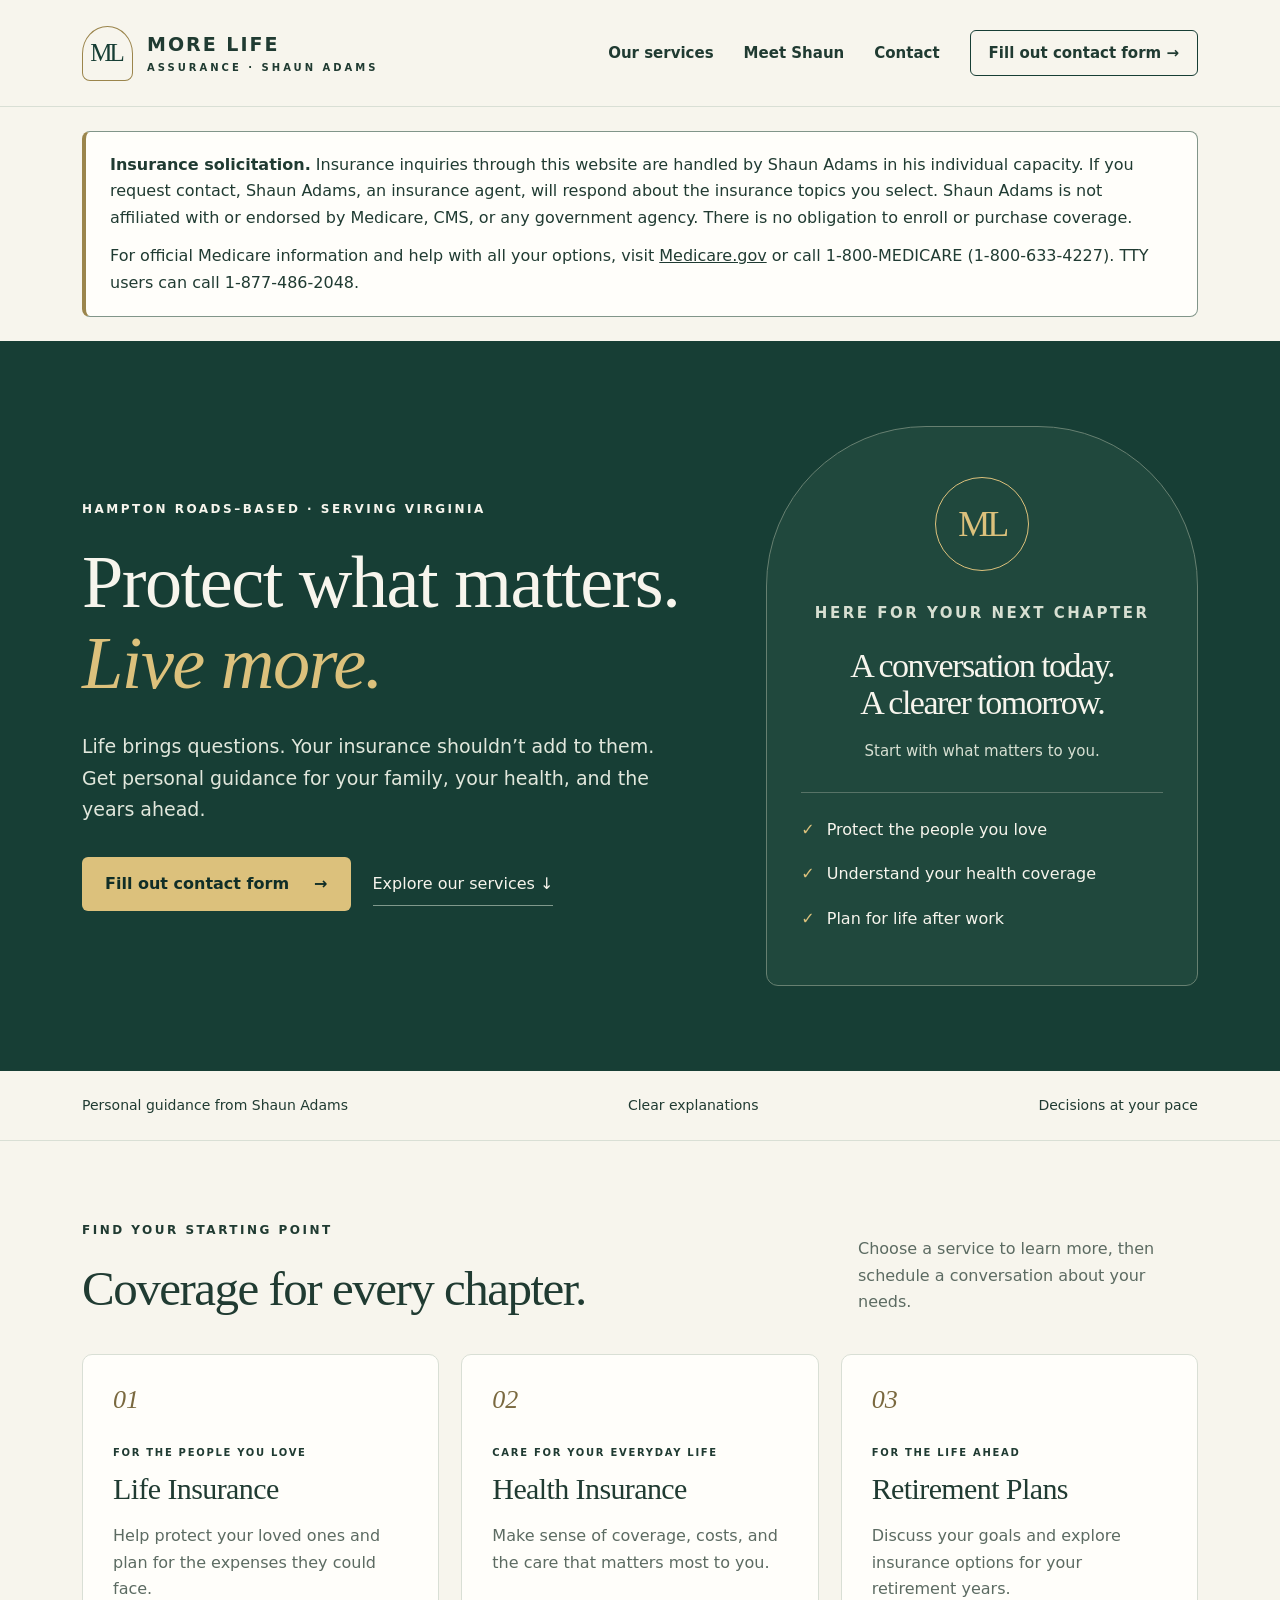
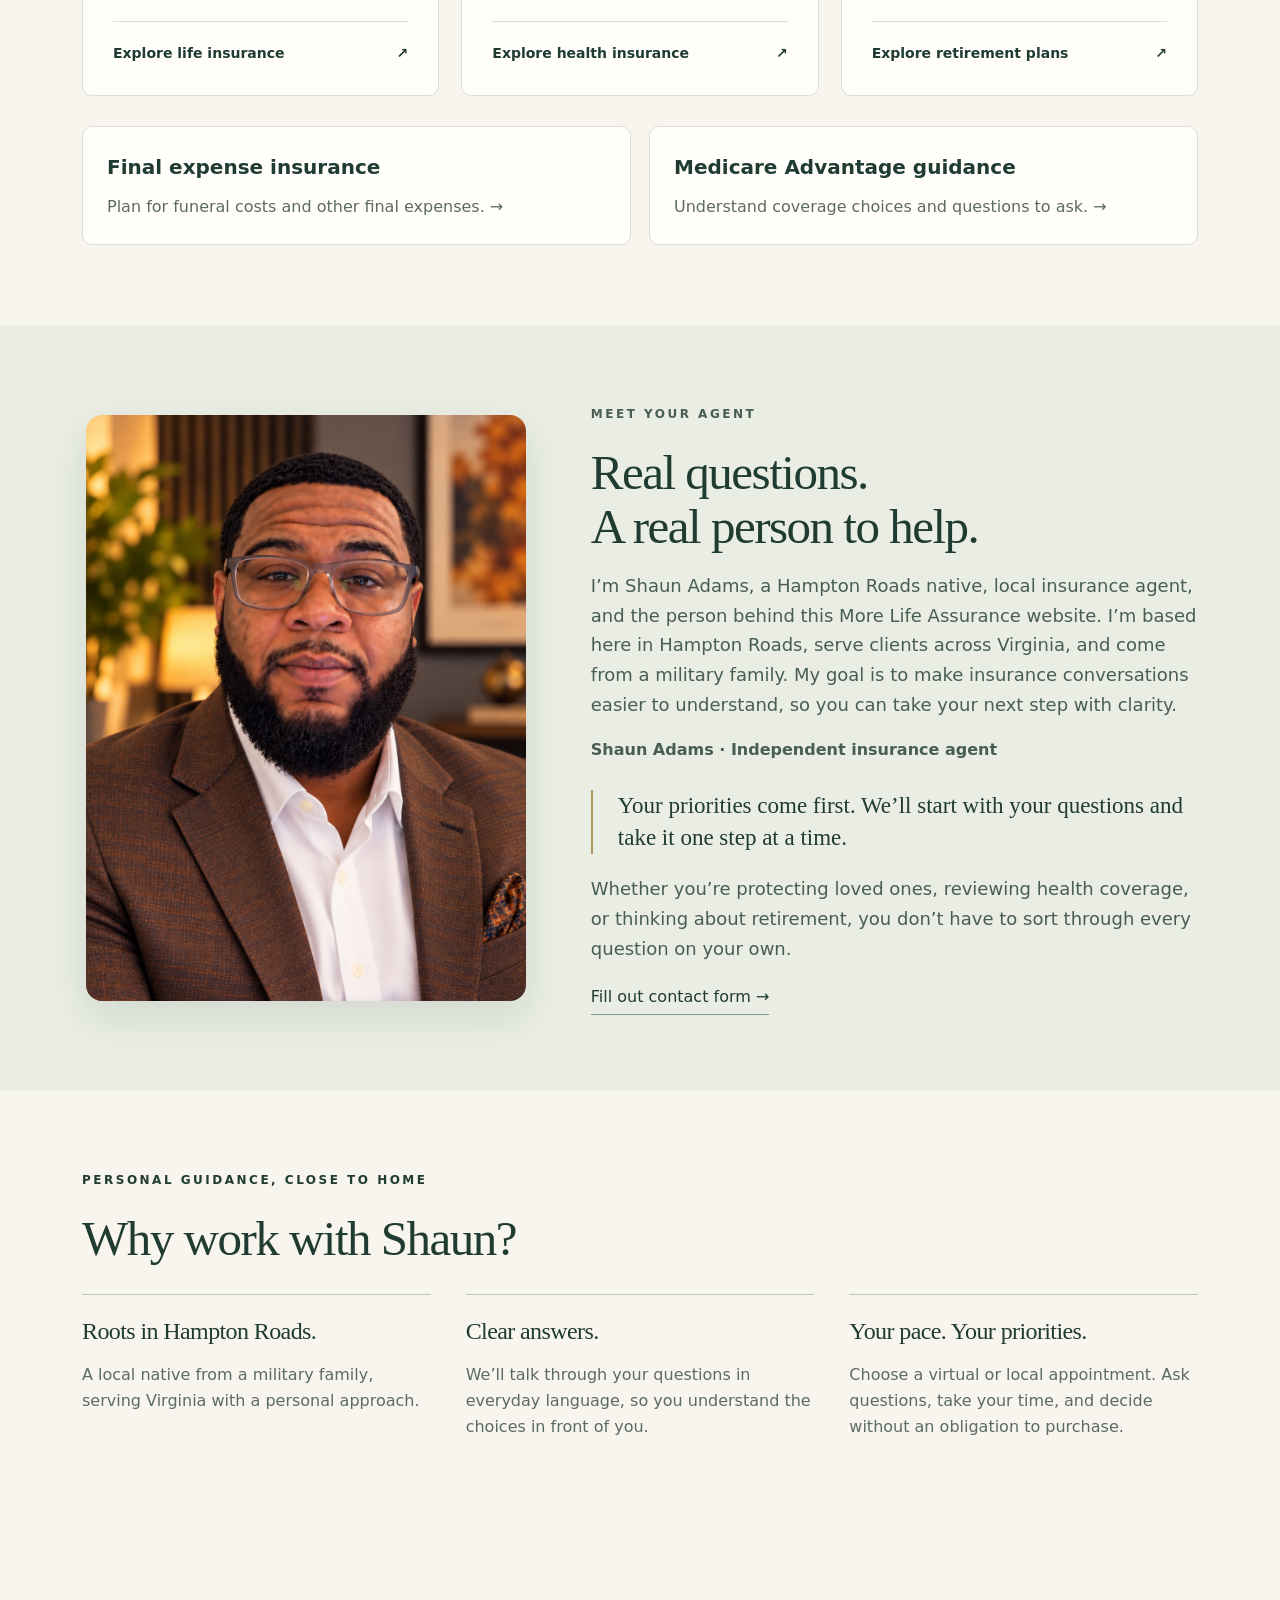
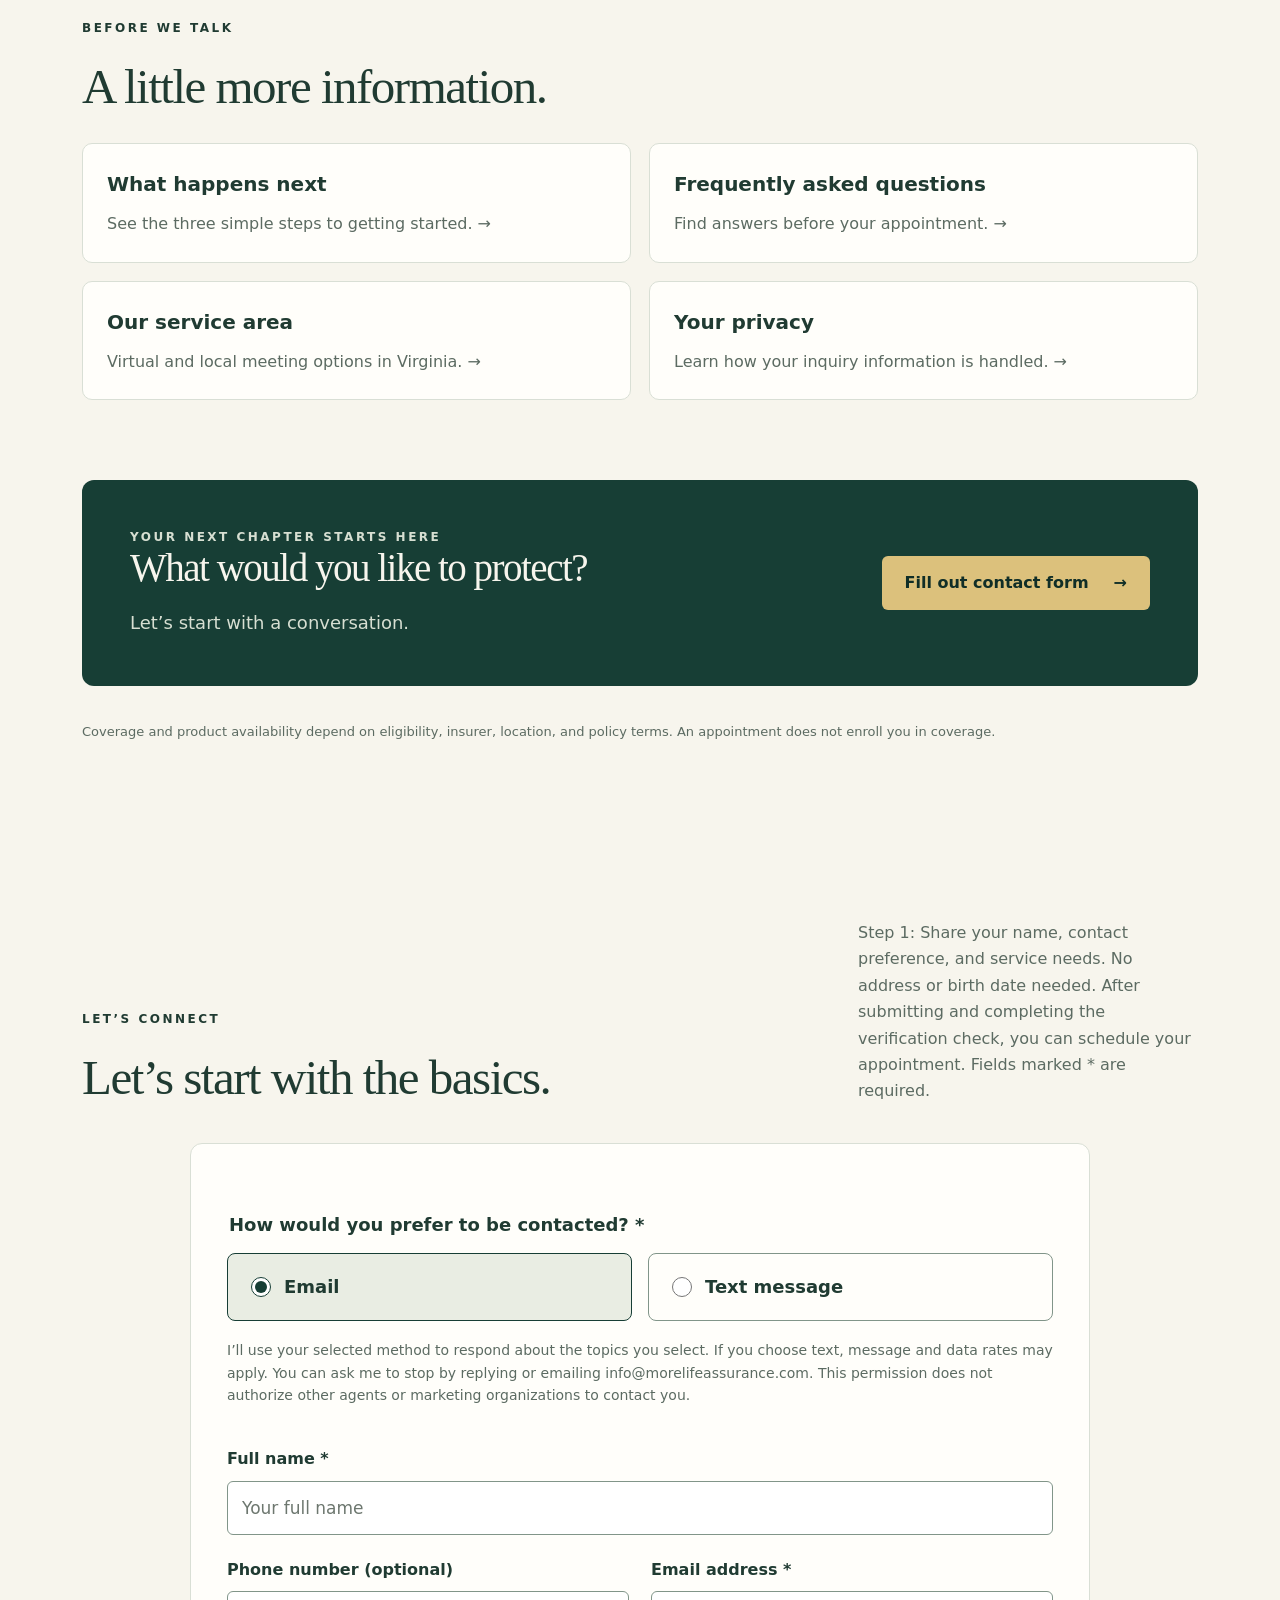
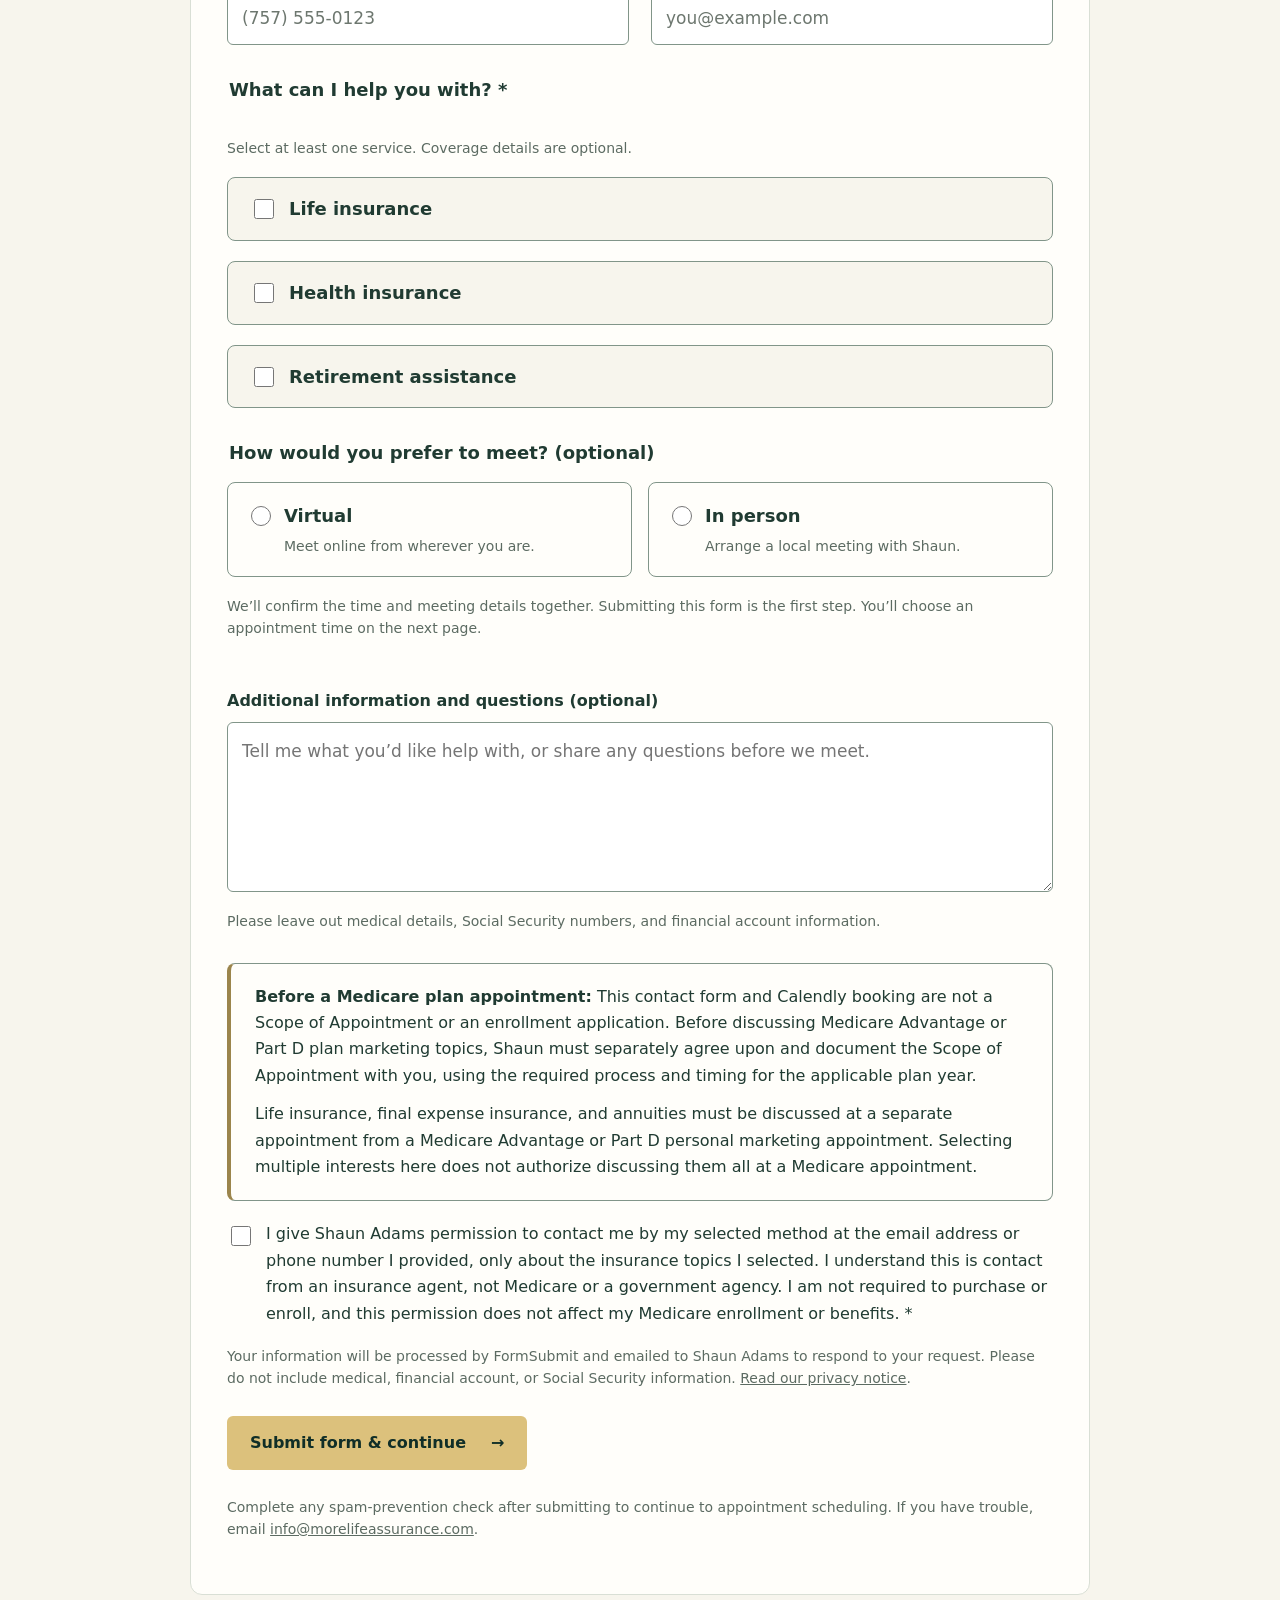
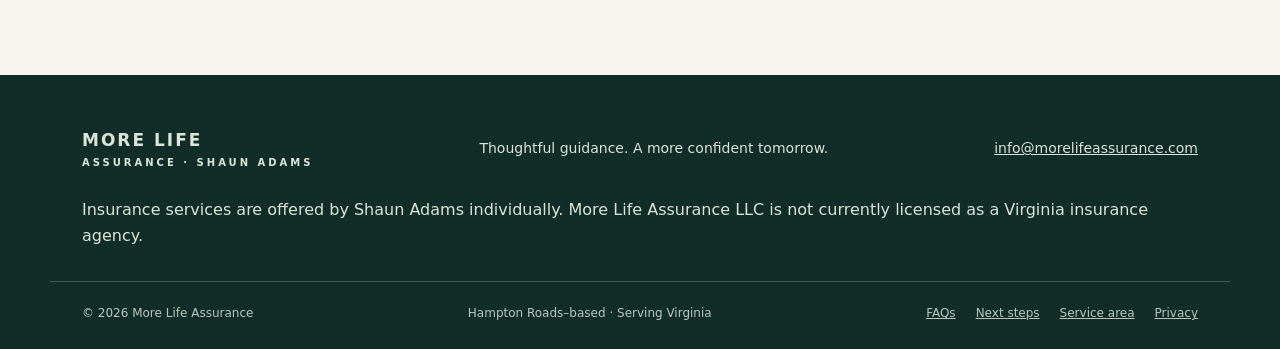
==== index.html @ 4ba34c4b "Identify individual producer while agency license is pending and clarify Medicare Advantage focus" ====
<!doctype html><html lang="en"><head><meta charset="utf-8"><meta name="viewport" content="width=device-width,initial-scale=1"><meta name="description" content="Hampton Roads native Shaun Adams offers personal life insurance, Medicare and retirement insurance guidance across Virginia. Start with a short contact form."><meta name="theme-color" content="#173e35"><title>Virginia Life Insurance &amp; Medicare Guidance | More Life Assurance</title><link rel="stylesheet" href="/styles.css"><link rel="canonical" href="https://morelifeassurance.com/"><script type="application/ld+json">{"@context":"https://schema.org","@type":"Person","name":"Shaun Adams","jobTitle":"Insurance agent","url":"https://morelifeassurance.com/","image":"https://morelifeassurance.com/images/shaun-adams.jpeg","email":"info@morelifeassurance.com"}</script><meta name="google-site-verification" content="ewzDV7oIIIVSMsPGH_c63zKSAsbpLGOlb7ZAuJkkLxY"></head><body><a class="skip" href="#main">Skip to content</a><header class="header"><div class="wrap header-inner"><a class="brand" href="/"><span class="monogram" aria-hidden="true">ML</span><span>MORE LIFE<span class="brand-small">ASSURANCE · SHAUN ADAMS</span></span></a><nav aria-label="Main navigation"><a href="/#services">Our services</a><a href="/#about">Meet Shaun</a><a href="/#information-form">Contact</a><a class="nav-book" href="/#information-form">Fill out contact form <span aria-hidden="true">→</span></a></nav></div></header><main id="main"><div class="wrap disclosure-wrap"><aside class="compliance-notice" aria-label="Insurance disclosure"><p><strong>Insurance solicitation.</strong> Insurance inquiries through this website are handled by Shaun Adams in his individual capacity. If you request contact, Shaun Adams, an insurance agent, will respond about the insurance topics you select. Shaun Adams is not affiliated with or endorsed by Medicare, CMS, or any government agency. There is no obligation to enroll or purchase coverage.</p><p>For official Medicare information and help with all your options, visit <a href="https://www.medicare.gov/">Medicare.gov</a> or call 1-800-MEDICARE (1-800-633-4227). TTY users can call 1-877-486-2048.</p></aside></div><section class="hero"><div class="wrap hero-grid"><div><p class="eyebrow">Hampton Roads–based · Serving Virginia</p><h1>Protect what matters.<br><em>Live more.</em></h1><p class="lead">Life brings questions. Your insurance shouldn’t add to them. Get personal guidance for your family, your health, and the years ahead.</p><div class="actions"><a class="button gold" href="/#information-form">Fill out contact form <span aria-hidden="true">→</span></a><a class="text-link" href="#services">Explore our services ↓</a></div></div><aside class="hero-aside"><div class="sun" aria-hidden="true">ML</div><p class="eyebrow">Here for your next chapter</p><h2>A conversation today.<br>A clearer tomorrow.</h2><p>Start with what matters to you.</p><div class="aside-items"><span>Protect the people you love</span><span>Understand your health coverage</span><span>Plan for life after work</span></div></aside></div></section><div class="intro-strip"><div class="wrap strip-inner"><span>Personal guidance from Shaun Adams</span><span>Clear explanations</span><span>Decisions at your pace</span></div></div><section class="section wrap" id="services"><div class="section-heading"><div><p class="eyebrow">Find your starting point</p><h2>Coverage for every chapter.</h2></div><p>Choose a service to learn more, then schedule a conversation about your needs.</p></div><div class="cards"><a class="service-card" href="/life-insurance.html"><span class="card-number">01</span><p class="eyebrow">For the people you love</p><h3>Life Insurance</h3><p>Help protect your loved ones and plan for the expenses they could face.</p><span class="card-link">Explore life insurance <span aria-hidden="true">↗</span></span></a><a class="service-card" href="/health-insurance.html"><span class="card-number">02</span><p class="eyebrow">Care for your everyday life</p><h3>Health Insurance</h3><p>Make sense of coverage, costs, and the care that matters most to you.</p><span class="card-link">Explore health insurance <span aria-hidden="true">↗</span></span></a><a class="service-card" href="/retirement-plans.html"><span class="card-number">03</span><p class="eyebrow">For the life ahead</p><h3>Retirement Plans</h3><p>Discuss your goals and explore insurance options for your retirement years.</p><span class="card-link">Explore retirement plans <span aria-hidden="true">↗</span></span></a></div><div class="information-links"><a href="/final-expense.html"><strong>Final expense insurance</strong><span>Plan for funeral costs and other final expenses. →</span></a><a href="/medicare.html"><strong>Medicare Advantage guidance</strong><span>Understand coverage choices and questions to ask. →</span></a></div></section><section class="section about" id="about"><div class="wrap about-grid"><figure class="agent-portrait"><img src="/images/shaun-adams.jpeg" alt="Shaun Adams, your local independent insurance agent" width="1086" height="1448" loading="lazy" decoding="async"></figure><div class="agent-bio"><p class="eyebrow">Meet your agent</p><h2>Real questions.<br>A real person to help.</h2><p>I’m Shaun Adams, a Hampton Roads native, local insurance agent, and the person behind this More Life Assurance website. I’m based here in Hampton Roads, serve clients across Virginia, and come from a military family. My goal is to make insurance conversations easier to understand, so you can take your next step with clarity.</p><p class="signature">Shaun Adams · Independent insurance agent</p><div class="quote">Your priorities come first. We’ll start with your questions and take it one step at a time.</div><p>Whether you’re protecting loved ones, reviewing health coverage, or thinking about retirement, you don’t have to sort through every question on your own.</p><a class="text-link" href="/#information-form">Fill out contact form <span aria-hidden="true">→</span></a></div></div></section><section class="section wrap" id="why-shaun"><p class="eyebrow">Personal guidance, close to home</p><h2>Why work with Shaun?</h2><div class="steps"><div class="step"><h3>Roots in Hampton Roads.</h3><p>A local native from a military family, serving Virginia with a personal approach.</p></div><div class="step"><h3>Clear answers.</h3><p>We’ll talk through your questions in everyday language, so you understand the choices in front of you.</p></div><div class="step"><h3>Your pace. Your priorities.</h3><p>Choose a virtual or local appointment. Ask questions, take your time, and decide without an obligation to purchase.</p></div></div></section><section class="section wrap" id="helpful-information"><p class="eyebrow">Before we talk</p><h2>A little more information.</h2><div class="information-links"><a href="/next-steps.html"><strong>What happens next</strong><span>See the three simple steps to getting started. →</span></a><a href="/faq.html"><strong>Frequently asked questions</strong><span>Find answers before your appointment. →</span></a><a href="/service-area.html"><strong>Our service area</strong><span>Virtual and local meeting options in Virginia. →</span></a><a href="/privacy.html"><strong>Your privacy</strong><span>Learn how your inquiry information is handled. →</span></a></div></section><section class="section compact wrap" id="contact"><div class="cta"><div><p class="eyebrow">Your next chapter starts here</p><h2>What would you like to protect?</h2><p>Let’s start with a conversation.</p></div><a class="button gold" href="/#information-form">Fill out contact form <span aria-hidden="true">→</span></a></div><p class="note">Coverage and product availability depend on eligibility, insurer, location, and policy terms. An appointment does not enroll you in coverage.</p></section><section class="section wrap" id="information-form"><div class="section-heading"><div><p class="eyebrow">Let’s connect</p><h2>Let’s start with the basics.</h2></div><p>Step 1: Share your name, contact preference, and service needs. No address or birth date needed. After submitting and completing the verification check, you can schedule your appointment. Fields marked * are required.</p></div><form class="inquiry-form" action="https://formsubmit.co/info@morelifeassurance.com" method="POST"><input type="hidden" name="_subject" value="New More Life Assurance website inquiry"><input type="hidden" name="_template" value="table"><input type="hidden" name="contact_notice_version" value="2026-10-10-v3"><input type="hidden" name="_next" value="https://morelifeassurance.com/thank-you.html"><fieldset class="meeting-choice"><legend>How would you prefer to be contacted? *</legend><div class="radio-options"><label><input type="radio" name="contact_preference" value="Email" required checked><span>Email</span></label><label><input type="radio" name="contact_preference" value="Text message" required><span>Text message</span></label></div><p class="form-help">I’ll use your selected method to respond about the topics you select. If you choose text, message and data rates may apply. You can ask me to stop by replying or emailing info@morelifeassurance.com. This permission does not authorize other agents or marketing organizations to contact you.</p></fieldset><div class="form-grid"><div class="form-field full-width"><label for="full-name">Full name *</label><input id="full-name" name="name" type="text" autocomplete="name" placeholder="Your full name" maxlength="150" required></div><div class="form-field"><label for="phone" id="phone-label">Phone number (required for text)</label><input id="phone" name="phone" type="tel" autocomplete="tel" placeholder="(757) 555-0123" maxlength="30"></div><div class="form-field"><label for="email" id="email-label">Email address (required for email)</label><input id="email" name="email" type="email" autocomplete="email" placeholder="you@example.com" maxlength="150" required></div></div><fieldset class="meeting-choice"><legend>What can I help you with? *</legend><p class="form-help">Select at least one service. Coverage details are optional.</p><div class="service-needs"><div class="need-group" data-service="life_insurance"><label class="need-title"><input class="service-toggle" type="checkbox" name="needs_life_insurance" value="Yes"><span>Life insurance</span></label><details class="optional-coverage"><summary>Coverage details (optional)</summary><fieldset class="need-details"><legend>How much coverage are you interested in?</legend><p class="form-help">Choose a starting amount to discuss, not a quote. Use the questions box below if you need a different amount or aren’t sure.</p><div class="need-options"><label><input type="radio" name="life_coverage_amount" value="$10,000"><span>$10,000</span></label><label><input type="radio" name="life_coverage_amount" value="$25,000"><span>$25,000</span></label><label><input type="radio" name="life_coverage_amount" value="$50,000"><span>$50,000</span></label></div></fieldset></details></div><div class="need-group" data-service="health_insurance"><label class="need-title"><input class="service-toggle" type="checkbox" name="needs_health_insurance" value="Yes"><span>Health insurance</span></label><details class="optional-coverage"><summary>Coverage details (optional)</summary><fieldset class="need-details"><legend>What type of coverage interests you?</legend><p class="form-help">Select all that apply. We’ll discuss availability and the appropriate next steps.</p><div class="need-options"><label><input type="checkbox" name="health_coverage_type_1" value="Individual or family coverage"><span>Individual or family coverage</span></label><label><input type="checkbox" name="health_coverage_type_2" value="Medicare Advantage plans"><span>Medicare Advantage plans</span></label><label><input type="checkbox" name="health_coverage_type_3" value="Dental and vision coverage"><span>Dental and vision coverage</span></label></div></fieldset></details></div><div class="need-group" data-service="retirement_assistance"><label class="need-title"><input class="service-toggle" type="checkbox" name="needs_retirement_assistance" value="Yes"><span>Retirement assistance</span></label><details class="optional-coverage"><summary>Coverage details (optional)</summary><fieldset class="need-details"><legend>What are your retirement goals?</legend><p class="form-help">Select all that apply.</p><div class="need-options"><label><input type="checkbox" name="retirement_goal_1" value="Plan for retirement income"><span>Plan for retirement income</span></label><label><input type="checkbox" name="retirement_goal_2" value="Protect retirement savings"><span>Protect retirement savings</span></label><label><input type="checkbox" name="retirement_goal_3" value="Leave a legacy for loved ones"><span>Leave a legacy for loved ones</span></label></div></fieldset></details></div></div></fieldset><fieldset class="meeting-choice"><legend>How would you prefer to meet? (optional)</legend><div class="radio-options"><label><input type="radio" name="meeting_preference" value="Virtual"> <span>Virtual<span class="choice-help">Meet online from wherever you are.</span></span></label><label><input type="radio" name="meeting_preference" value="In person"> <span>In person<span class="choice-help">Arrange a local meeting with Shaun.</span></span></label></div><p class="form-help">We’ll confirm the time and meeting details together. Submitting this form is the first step. You’ll choose an appointment time on the next page.</p></fieldset><div class="form-field extra-info"><label for="additional-information">Additional information and questions (optional)</label><textarea id="additional-information" name="additional_information_and_questions" rows="5" maxlength="3000" aria-describedby="questions-help" placeholder="Tell me what you’d like help with, or share any questions before we meet."></textarea><p id="questions-help" class="form-help">Please leave out medical details, Social Security numbers, and financial account information.</p></div><aside class="compliance-notice"><p><strong>Before a Medicare plan appointment:</strong> This contact form and Calendly booking are not a Scope of Appointment or an enrollment application. Before discussing Medicare Advantage or Part D plan marketing topics, Shaun must separately agree upon and document the Scope of Appointment with you, using the required process and timing for the applicable plan year.</p><p>Life insurance, final expense insurance, and annuities must be discussed at a separate appointment from a Medicare Advantage or Part D personal marketing appointment. Selecting multiple interests here does not authorize discussing them all at a Medicare appointment.</p></aside><label class="contact-consent"><input type="checkbox" name="contact_permission" value="I give Shaun Adams permission to contact me by my selected method at the email address or phone number I provided, only about the insurance topics I selected. I understand this is contact from an insurance agent, not Medicare or a government agency. I am not required to purchase or enroll, and this permission does not affect my Medicare enrollment or benefits." required><span>I give Shaun Adams permission to contact me by my selected method at the email address or phone number I provided, only about the insurance topics I selected. I understand this is contact from an insurance agent, not Medicare or a government agency. I am not required to purchase or enroll, and this permission does not affect my Medicare enrollment or benefits. *</span></label><p class="form-help">Your information will be processed by FormSubmit and emailed to Shaun Adams to respond to your request. Please do not include medical, financial account, or Social Security information. <a href="/privacy.html">Read our privacy notice</a>.</p><button class="button gold" type="submit">Submit form &amp; continue <span aria-hidden="true">→</span></button><p class="form-help">Complete any spam-prevention check after submitting to continue to appointment scheduling. If you have trouble, email <a href="mailto:info@morelifeassurance.com">info@morelifeassurance.com</a>.</p></form></section></main><footer><div class="wrap footer-top"><a class="brand" href="/">MORE LIFE <span class="brand-small">ASSURANCE · SHAUN ADAMS</span></a><p>Thoughtful guidance. A more confident tomorrow.</p><a href="mailto:info@morelifeassurance.com">info@morelifeassurance.com</a></div><div class="wrap"><p style="font-size:16px">Insurance services are offered by Shaun Adams individually. More Life Assurance LLC is not currently licensed as a Virginia insurance agency.</p></div><div class="wrap footer-bottom"><span>© 2026 More Life Assurance</span><span>Hampton Roads–based · Serving Virginia</span><span class="footer-links"><a href="/faq.html">FAQs</a><a href="/next-steps.html">Next steps</a><a href="/service-area.html">Service area</a><a href="/privacy.html">Privacy</a></span></div></footer><script src="/contact-form.js" defer></script></body></html>
---- styles.css ----
:root{--green:#173e35;--deep:#102e27;--cream:#f7f5ed;--gold:#dcc17c;--ink:#203b32;--muted:#5c6b62;--line:#d9dfd5}*{box-sizing:border-box}html{scroll-behavior:smooth;scroll-padding-top:25px}body{margin:0;background:var(--cream);color:var(--ink);font:18px/1.65 system-ui,-apple-system,BlinkMacSystemFont,"Segoe UI",sans-serif}a{color:inherit;text-decoration:none}a:focus-visible,summary:focus-visible{outline:3px solid #b7801d;outline-offset:6px}a:hover{text-decoration:underline;text-underline-offset:5px}.wrap{max-width:1180px;margin:auto;padding:0 32px}.header{background:var(--cream);border-bottom:1px solid var(--line)}.header-inner{min-height:106px;display:flex;align-items:center;justify-content:space-between;gap:25px}.brand{font-size:19px;letter-spacing:2px;font-weight:650;display:flex;align-items:center;gap:14px;line-height:1.3}.brand-small{display:block;font-size:10px;letter-spacing:3px;margin-top:5px}.monogram{display:grid;place-items:center;width:51px;height:55px;border:1px solid #9b854c;border-radius:50% 50% 8px 8px;color:var(--green);font:25px Georgia,serif;letter-spacing:-3px;padding-right:3px}nav{display:flex;align-items:center;gap:30px;font-size:15px;font-weight:600}nav a{padding:12px 0}.nav-book{border:1px solid var(--green);border-radius:6px;padding:10px 18px}h1,h2,h3{font-family:Georgia,"Times New Roman",serif;font-weight:400;line-height:1.09;letter-spacing:-1.5px;margin:0}h1{font-size:clamp(44px,5.8vw,76px)}h2{font-size:clamp(34px,4vw,49px)}h3{font-size:30px;letter-spacing:-.6px}p{margin:18px 0}.eyebrow{text-transform:uppercase;letter-spacing:2.5px;font-size:12px;font-weight:650;line-height:1.6;margin:0 0 22px}.hero{background:var(--green);color:var(--cream);padding:85px 0}.hero-grid{display:grid;grid-template-columns:1.4fr 1fr;align-items:center;gap:80px}.hero h1 em{color:var(--gold);font-weight:400}.hero p.lead{max-width:600px;color:#e1e7dc;margin:28px 0;font-size:19px}.actions{display:flex;flex-wrap:wrap;align-items:center;gap:22px;margin-top:32px}.button{display:inline-flex;align-items:center;justify-content:center;gap:25px;min-height:54px;padding:13px 23px;border-radius:6px;font-size:16px;font-weight:650;line-height:1.5}.gold{background:var(--gold);color:var(--deep)}.button:hover{background:#ebd59b;text-decoration:none}.text-link{font-size:16px;border-bottom:1px solid #80998c;padding:8px 0}.hero-aside{border:1px solid #678071;padding:44px 34px;border-radius:160px 160px 12px 12px;background:#20483d;text-align:center}.sun{width:94px;height:94px;border:1px solid var(--gold);border-radius:50%;margin:6px auto 30px;display:grid;place-items:center;color:var(--gold);font:36px Georgia,serif;letter-spacing:-3px}.hero-aside h2{font-size:34px}.hero-aside p{font-size:15px;color:#d7dfd2}.aside-items{border-top:1px solid #577367;text-align:left;margin-top:28px;padding-top:15px}.aside-items span{display:block;padding:9px 0;font-size:16px}.aside-items span::before{content:"✓";color:var(--gold);margin-right:12px}.intro-strip{border-bottom:1px solid var(--line)}.strip-inner{display:flex;justify-content:space-between;gap:20px;padding-top:23px;padding-bottom:23px;font-size:14px}.section{padding-block:80px}.section-heading{display:flex;justify-content:space-between;gap:40px;align-items:end;margin-bottom:38px}.section-heading>p{max-width:340px;color:var(--muted);font-size:16px;margin:0}.cards{display:grid;grid-template-columns:repeat(3,1fr);gap:22px}.service-card{background:#fffefa;border:1px solid var(--line);border-radius:10px;padding:30px;display:flex;flex-direction:column;align-items:start;transition:transform .2s,border-color .2s}.service-card:hover{transform:translateY(-4px);border-color:#a58b4b;text-decoration:none}.card-number{font:italic 26px Georgia,serif;color:#7a693f;margin-bottom:30px}.service-card .eyebrow{font-size:10px;letter-spacing:1.7px;margin-bottom:12px}.service-card>p:not(.eyebrow){color:var(--muted);font-size:16px}.card-link{border-top:1px solid var(--line);padding-top:20px;margin-top:auto;width:100%;font-size:14px;font-weight:650;display:flex;justify-content:space-between;gap:10px}.about{background:#e9ede3}.about-grid{display:grid;grid-template-columns:1fr 1.1fr;gap:80px;align-items:center}.quote{border-left:2px solid #ad9659;padding-left:25px;font:29px/1.4 Georgia,serif}.about p{color:#485e51}.signature{font-weight:650;font-size:16px}.steps{display:grid;grid-template-columns:repeat(3,1fr);gap:35px;margin-top:40px}.step{border-top:1px solid #b9c8ba;padding-top:23px}.step h3{font-size:24px}.step p{font-size:16px;color:var(--muted)}.cta{background:var(--green);color:var(--cream);border-radius:12px;padding:48px;display:flex;align-items:center;justify-content:space-between;gap:35px}.cta h2{font-size:39px}.cta p{color:#d7dfd2;margin-bottom:0}.cta .button{flex-shrink:0}footer{background:var(--deep);color:#dce4d8;padding:44px 0 25px}.footer-top{display:flex;align-items:center;justify-content:space-between;gap:24px;flex-wrap:wrap}.footer-top .brand{display:block;font-size:17px}.footer-top p,.footer-top>a:last-child{font-size:14px}.footer-top>a:last-child{overflow-wrap:anywhere;text-decoration:underline}.footer-bottom{border-top:1px solid #3f5d4e;margin-top:32px;padding-top:22px;display:flex;justify-content:space-between;gap:20px;font-size:12px;color:#bac8bc}.skip{position:absolute;left:15px;top:-100px;background:white;padding:12px;z-index:10}.skip:focus{top:10px}.service-hero{background:var(--green);color:var(--cream);padding:38px 0 70px}.breadcrumb{font-size:14px;margin-bottom:50px;color:#d7dfd2}.breadcrumb a{text-decoration:underline}.service-hero h1{max-width:900px;font-size:clamp(42px,5.8vw,68px)}.service-hero .lead{max-width:730px;color:#e1e7dc;font-size:20px;margin-top:26px}.detail-grid{display:grid;grid-template-columns:1.4fr 1fr;gap:65px}.detail-list{margin-top:32px}.detail-item{padding:26px 0;border-top:1px solid var(--line)}.detail-item h3{font-size:26px}.detail-item p{font-size:17px;color:var(--muted);margin-bottom:0}.prep{background:#e9ede3;border:1px solid var(--line);border-radius:10px;padding:32px;align-self:start}.prep h2{font-size:32px}.prep ul{padding-left:20px;font-size:16px}.prep li{padding:9px 0}.prep p{font-size:15px}.note{font-size:13px!important;color:var(--muted);max-width:930px;margin-top:35px}.other-services{display:flex;flex-wrap:wrap;gap:14px;margin-top:25px}.other-services a{border:1px solid var(--line);padding:14px 22px;border-radius:6px;background:#fffefa;font-size:16px}.section.compact{padding-top:0}
@media(max-width:850px){.hero-grid{gap:30px;grid-template-columns:1.3fr 1fr}.hero-aside{padding:35px 22px}.cards{gap:14px}.service-card{padding:23px}.about-grid{gap:35px}.cta{align-items:start;flex-direction:column}.detail-grid{gap:30px}}
@media(max-width:650px){body{font-size:17px}.wrap{padding-left:max(26px,env(safe-area-inset-left));padding-right:max(26px,env(safe-area-inset-right))}.header-inner{padding-top:19px;padding-bottom:15px;min-height:auto;flex-direction:column;align-items:start;gap:16px}.brand{font-size:17px}.monogram{width:42px;height:45px}nav{width:100%;justify-content:space-between;gap:12px;font-size:13px}.nav-book{padding:9px 13px}.hero{padding:49px 0}.hero-grid,.about-grid,.detail-grid{grid-template-columns:1fr;gap:35px}.hero h1{font-size:48px}.hero p.lead{font-size:18px}.hero-aside{border-radius:10px;text-align:left;padding:26px}.sun{display:none}.hero-aside h2{font-size:29px}.hero-aside p{margin:12px 0}.aside-items{margin-top:18px}.strip-inner{flex-wrap:wrap;gap:7px 20px;font-size:12px}.section{padding-block:53px}.section-heading{display:block}.section-heading>p{margin-top:18px}.cards,.steps{grid-template-columns:1fr}.service-card{padding:27px}.card-number{margin-bottom:18px}.service-card h3{font-size:32px}.card-link{margin-top:12px}.steps{gap:20px}.cta{padding:30px 25px}.cta h2{font-size:33px}.button{font-size:15px}.footer-bottom{flex-direction:column;gap:7px}.footer-top{display:block}.service-hero{padding-top:26px;padding-bottom:47px}.breadcrumb{margin-bottom:34px}.service-hero .lead{font-size:18px}.prep{padding:26px}.other-services a{width:100%}}
@media(prefers-reduced-motion:reduce){html{scroll-behavior:auto}.service-card{transition:none}}

.inquiry-form{background:#fffefa;border:1px solid var(--line);border-radius:12px;padding:36px;max-width:900px;margin:auto}.form-grid{display:grid;grid-template-columns:1fr 1fr;gap:22px}.form-field{min-width:0}.full-width{grid-column:1/-1}.form-field label{display:block;font-size:16px;font-weight:650;margin-bottom:8px}.form-field input{width:100%;min-height:54px;border:1px solid #819589;border-radius:6px;background:white;padding:12px 14px;font:inherit;font-size:17px;color:var(--ink)}.form-field input::placeholder{color:#6d776f}.inquiry-form input:focus-visible,.inquiry-form button:focus-visible{outline:3px solid #a87820;outline-offset:3px}.meeting-choice{border:0;padding:0;margin:30px 0 22px;min-width:0}.meeting-choice legend{font-size:18px;font-weight:650;margin-bottom:14px}.radio-options{display:grid;grid-template-columns:1fr 1fr;gap:16px}.radio-options>label{display:flex;align-items:start;gap:10px;border:1px solid #819589;border-radius:8px;padding:18px;cursor:pointer;font-weight:600}.radio-options input,.contact-consent input{width:20px;height:20px;flex-shrink:0;margin-top:5px;accent-color:var(--green)}.radio-options label:has(input:checked){background:#e9ede3;border-color:var(--green)}.choice-help{display:block;font-size:14px;font-weight:400;margin-top:4px;color:var(--muted)}.contact-consent{display:flex;align-items:start;gap:12px;font-size:16px;cursor:pointer}.form-help{font-size:14px;color:var(--muted);line-height:1.6}.form-help a{text-decoration:underline;overflow-wrap:anywhere}.inquiry-form button{border:0;cursor:pointer;font-family:inherit;margin:8px 0}.thank-you{max-width:850px;margin:auto;min-height:55vh}.thank-you h1{font-size:clamp(38px,6vw,60px)}
@media(max-width:650px){.inquiry-form{padding:24px 19px}.form-grid,.radio-options{grid-template-columns:1fr}.header nav{flex-wrap:wrap;gap:8px 14px}.header nav .nav-book{margin-left:auto}.full-width{grid-column:auto}}

.service-needs{display:grid;gap:20px}.need-group{border:1px solid #819589;border-radius:8px;padding:22px;background:#f7f5ed}.need-title{display:flex;align-items:center;gap:12px;font-weight:700;cursor:pointer}.need-title input,.need-options input{width:20px;height:20px;accent-color:var(--green);flex-shrink:0}.need-details{border:0;padding:18px 0 0;margin:15px 0 0;min-width:0;border-top:1px solid var(--line)}.need-details legend{font-size:16px;font-weight:600;padding:0}.need-options{display:grid;gap:10px}.need-options label{display:flex;align-items:center;gap:12px;min-height:48px;cursor:pointer;font-size:16px}.need-details:disabled{opacity:.55}.extra-info{margin:30px 0}.form-field textarea{display:block;width:100%;resize:vertical;min-height:140px;border:1px solid #819589;border-radius:6px;background:white;padding:14px;font:inherit;font-size:17px;color:var(--ink)}.form-field textarea:focus-visible{outline:3px solid #a87820;outline-offset:3px}

/* Meet your agent portrait */
.about-grid{grid-template-columns:minmax(0,.85fr) minmax(0,1.15fr);align-items:center;gap:60px}.agent-portrait{margin:0;width:100%;max-width:440px;justify-self:center}.agent-portrait img{display:block;width:100%;height:auto;border-radius:16px;box-shadow:0 16px 40px #102e271a}.agent-bio{min-width:0}.agent-bio .quote{font-size:23px;margin:26px 0 20px}@media(max-width:850px){.about-grid{gap:32px}}@media(max-width:650px){.about-grid{grid-template-columns:1fr;gap:32px}.agent-portrait{max-width:360px}.agent-bio .quote{font-size:22px}}

/* FAQs and privacy */
.faq-list{max-width:900px;margin-top:30px}.faq-list details{border-bottom:1px solid var(--line);padding:20px 0}.faq-list summary{cursor:pointer;font-weight:650;font-size:18px;min-height:44px;padding:8px 0}.faq-list details p{color:var(--muted);margin:10px 0 16px;max-width:760px}.footer-links{display:flex;gap:20px}.footer-links a{text-decoration:underline}.privacy-content{max-width:900px;overflow-wrap:anywhere}.privacy-content h1{font-size:clamp(38px,6vw,60px)}.privacy-content h2{font-size:28px;margin-top:36px}.privacy-content a{text-decoration:underline}.privacy-content li{margin:10px 0}

.information-links{display:grid;grid-template-columns:repeat(2,minmax(0,1fr));gap:18px;margin-top:30px}.information-links>a{display:block;padding:24px;border:1px solid var(--line);border-radius:10px;background:#fffefa}.information-links strong{display:block;font-size:20px}.information-links span{display:block;color:var(--muted);font-size:16px;margin-top:10px}.footer-links{flex-wrap:wrap}.info-page h1{font-size:clamp(38px,6vw,60px)}.info-page .steps{margin-bottom:32px}@media(max-width:650px){.information-links{grid-template-columns:1fr}}

.optional-coverage{margin-top:12px}.optional-coverage summary{cursor:pointer;min-height:44px;padding:10px 0;font-size:15px}.optional-coverage[hidden]{display:none}.need-group:has(.service-toggle:not(:checked)){padding-block:16px}#why-shaun .steps{margin-top:28px}

/* Readable insurance and Medicare disclosures */
.disclosure-wrap{padding-top:24px;padding-bottom:24px}.compliance-notice{border:1px solid #819589;border-left:4px solid #9b854c;border-radius:8px;background:#fffefa;color:var(--ink);padding:20px 24px;margin:20px 0;font-size:16px;line-height:1.65}.compliance-notice p{margin:0 0 12px}.compliance-notice p:last-child{margin-bottom:0}.compliance-notice a{text-decoration:underline}.disclosure-wrap .compliance-notice{margin:0}@media(max-width:650px){.compliance-notice{padding:18px}}
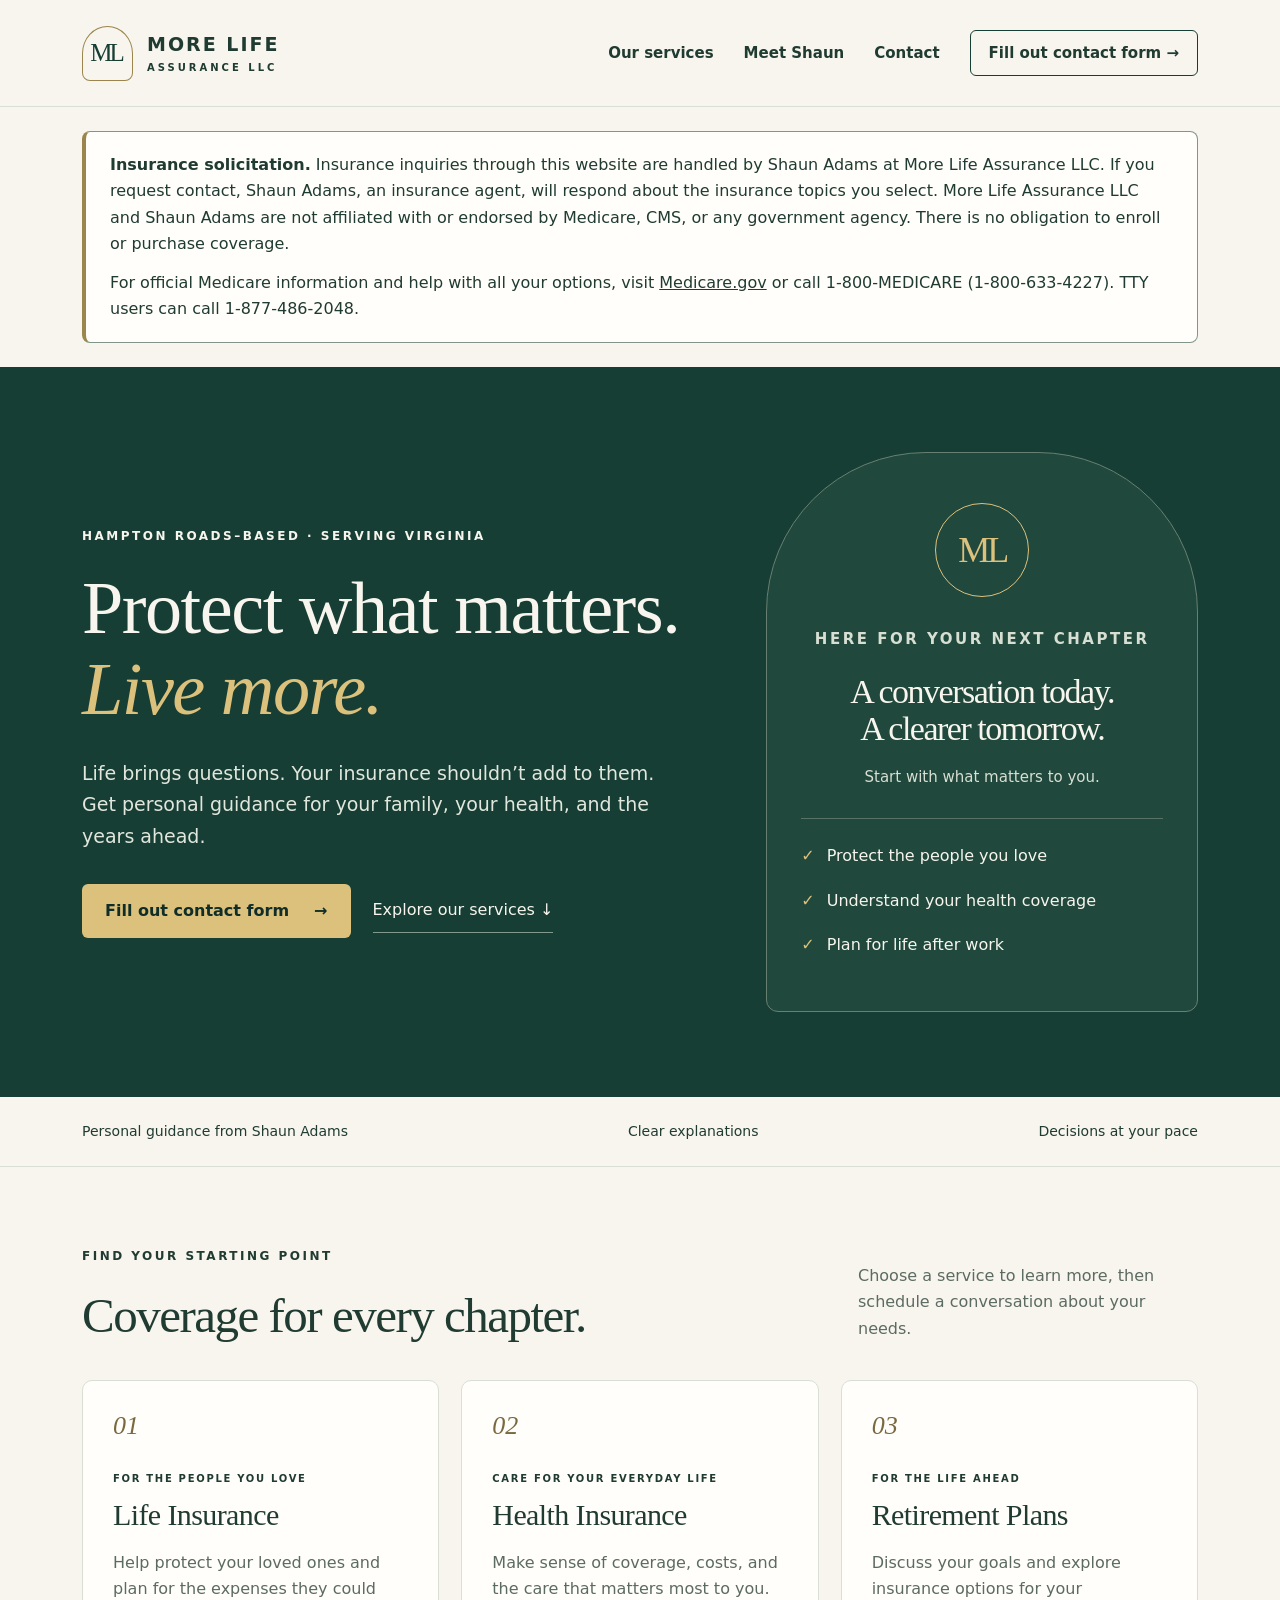
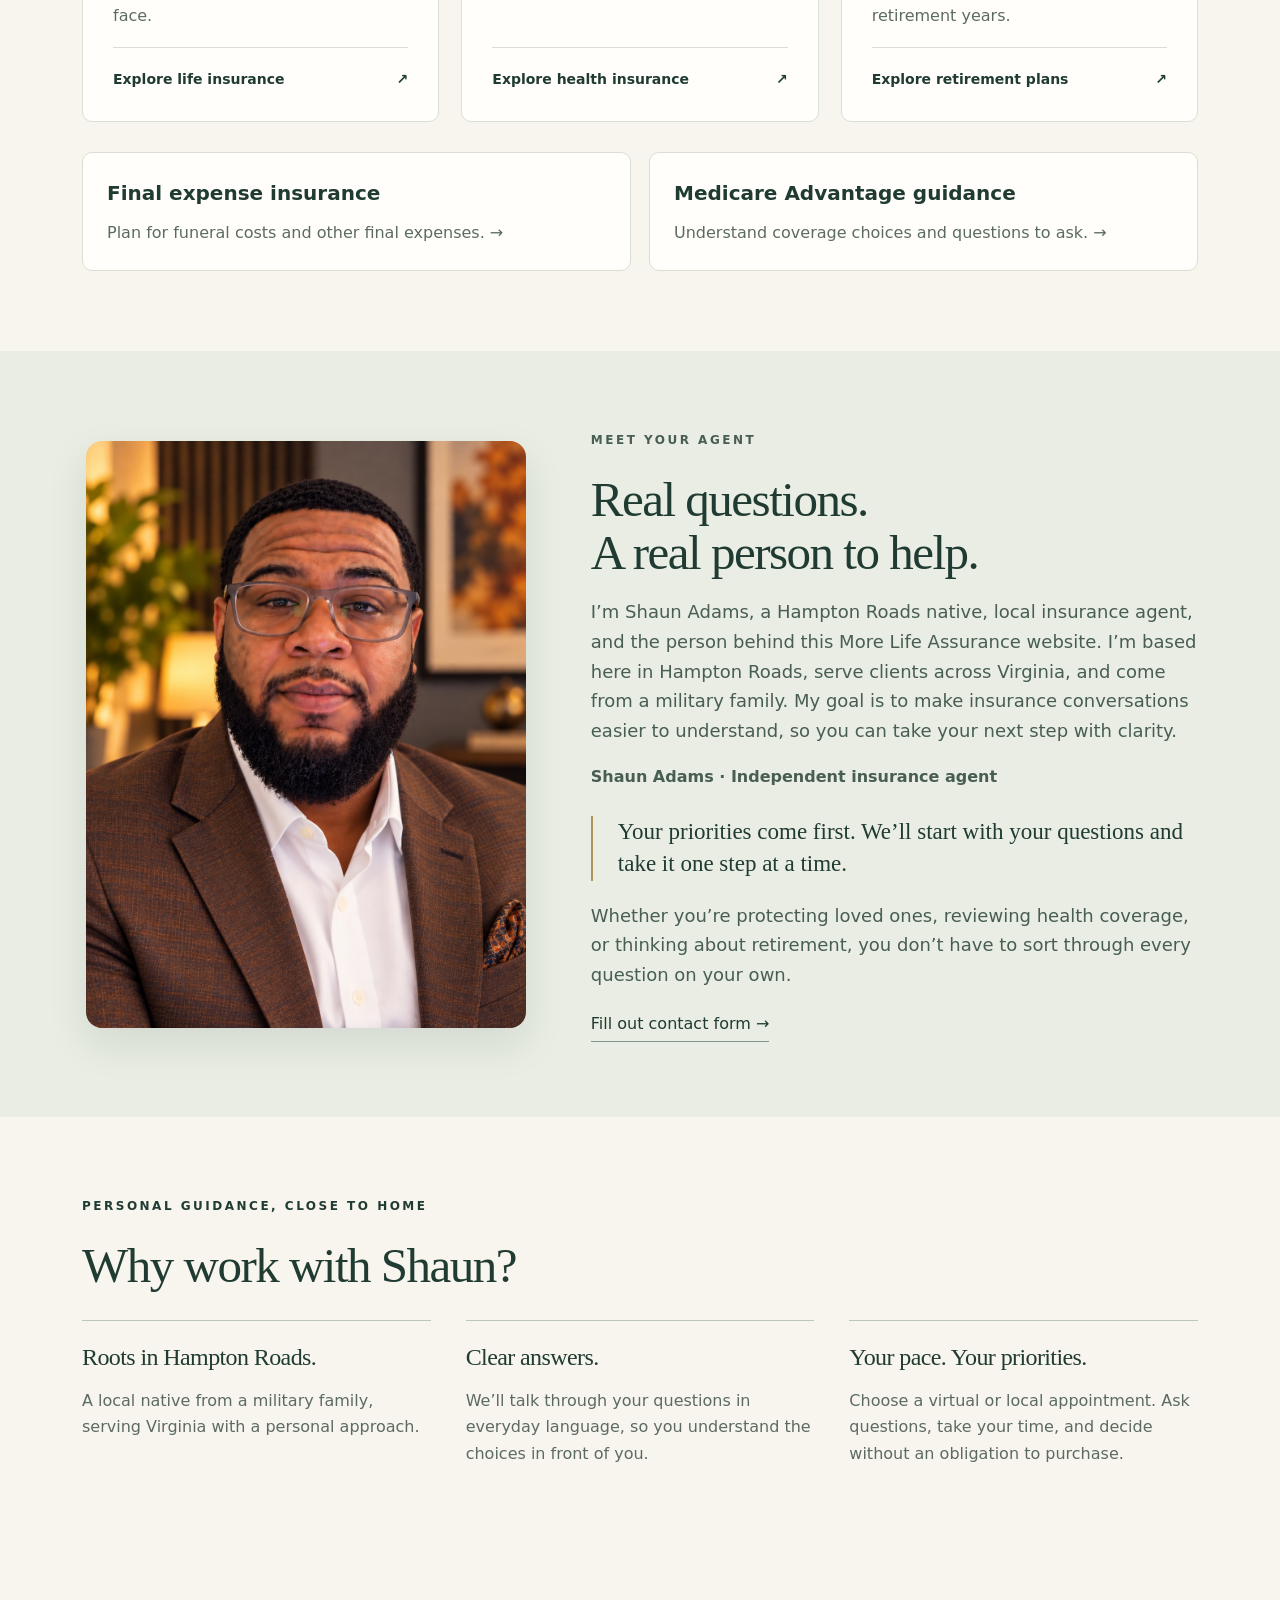
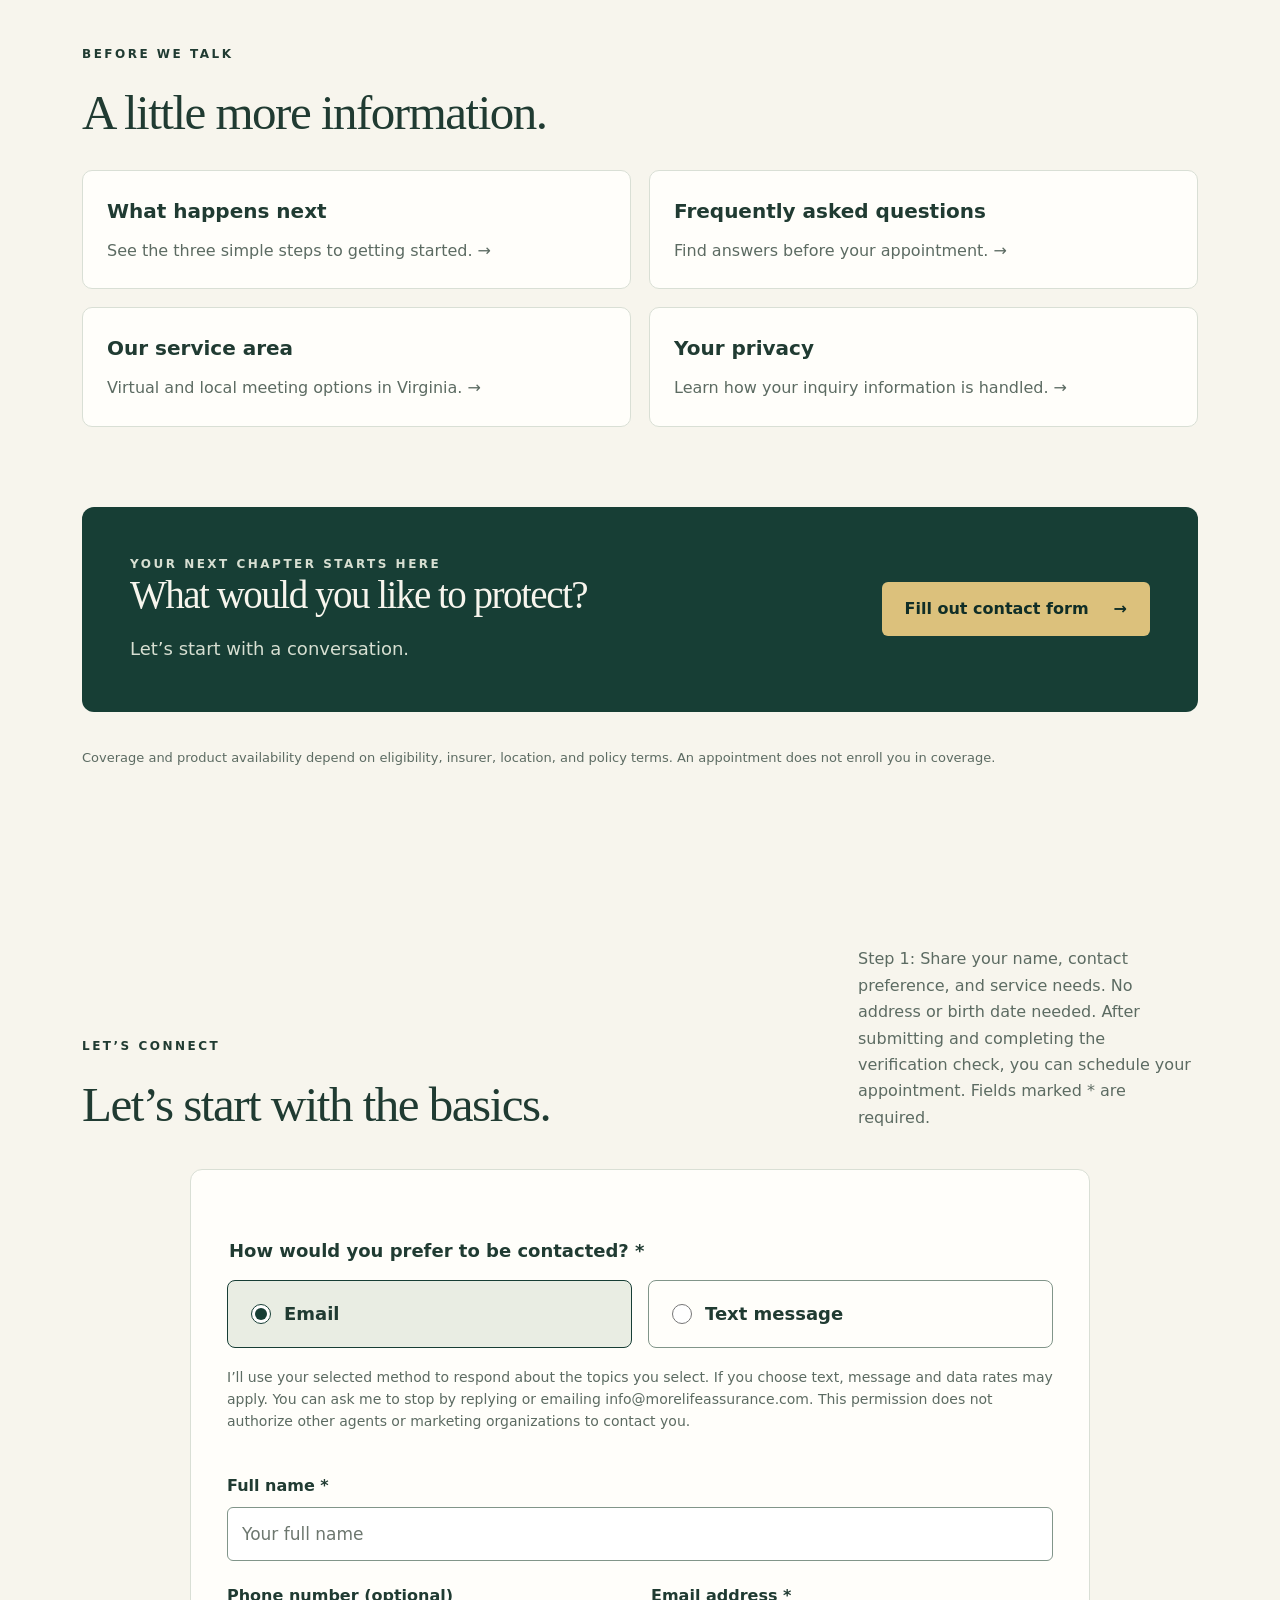
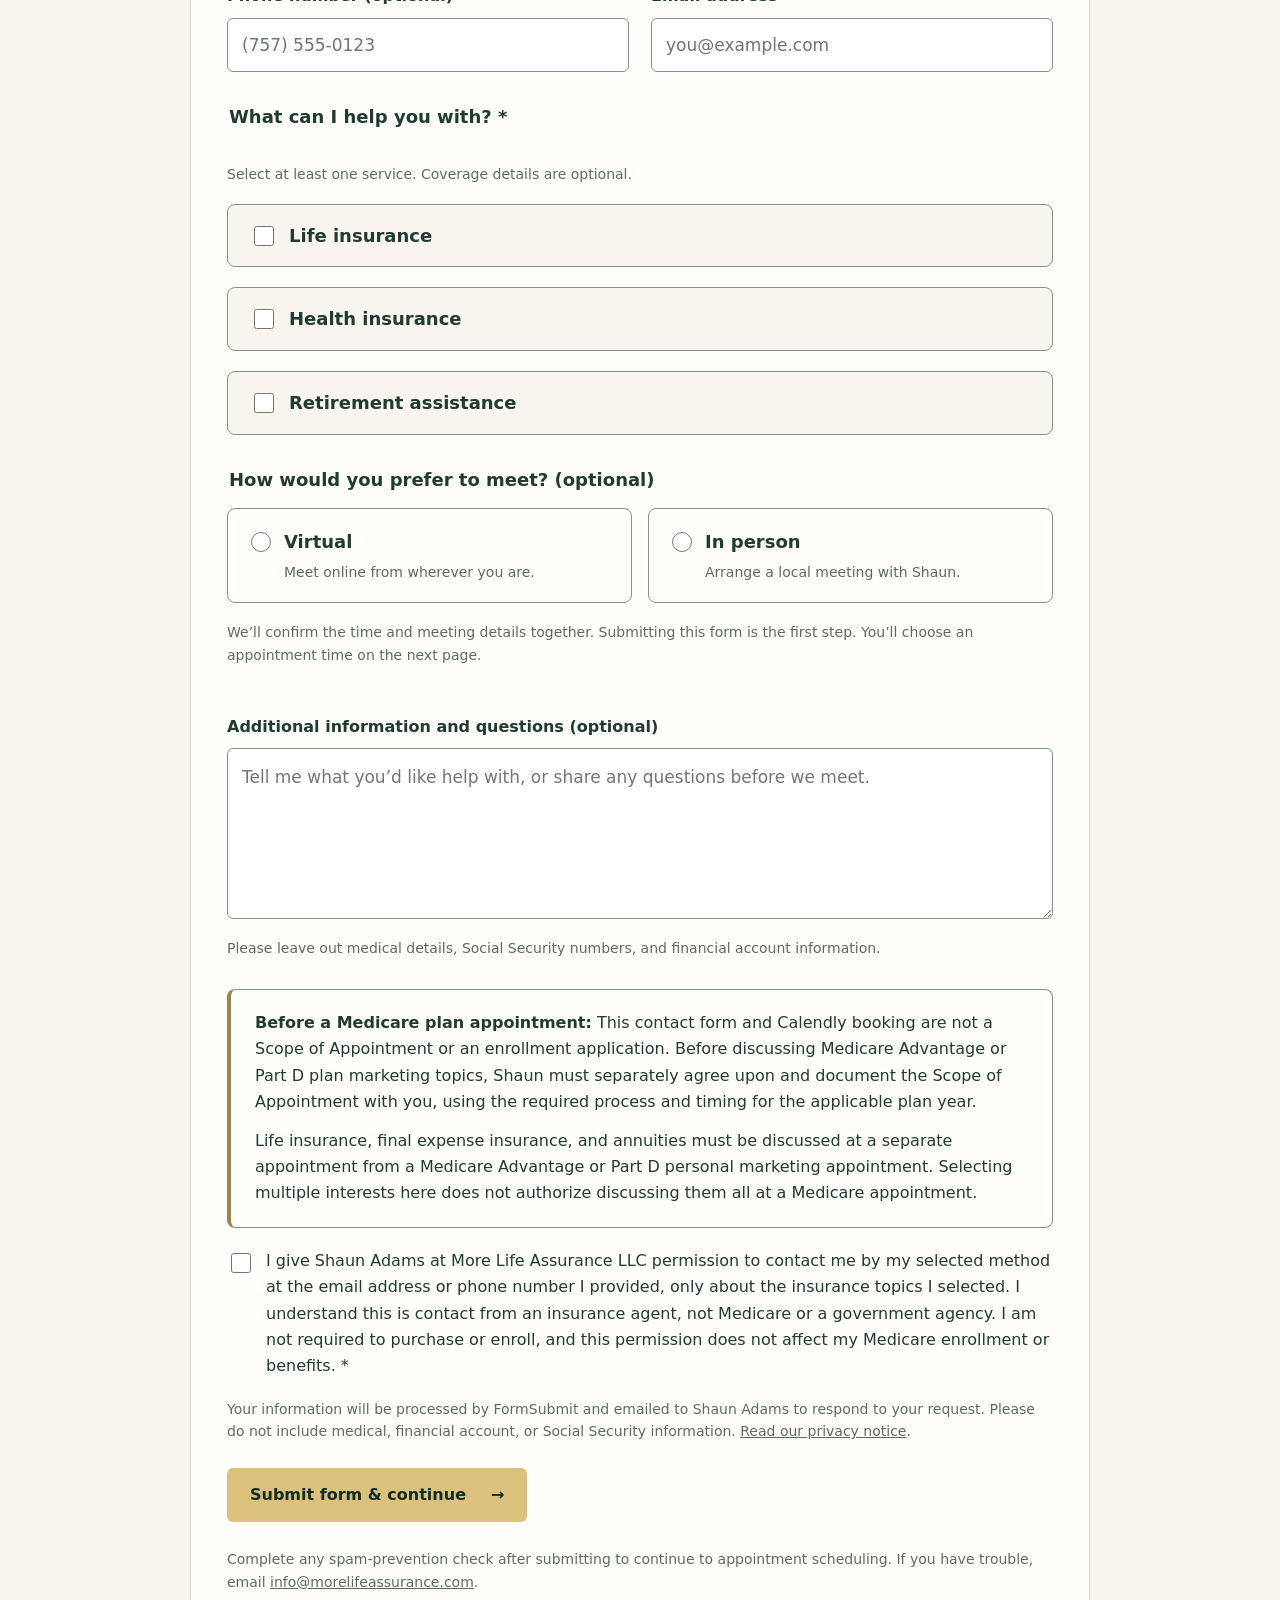
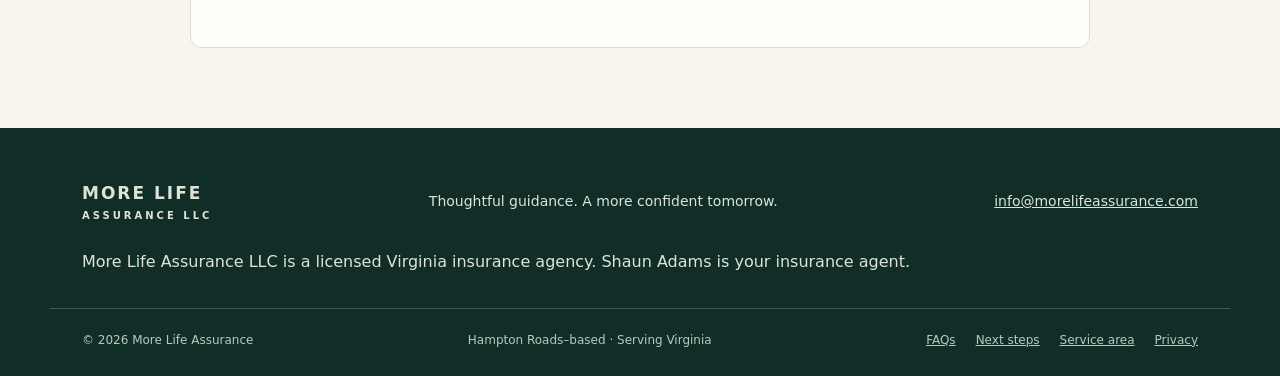
==== commit 0a4a5214: "Correct agency licensing status and restore More Life Assurance LLC identity" ====
--- a/index.html
+++ b/index.html
@@ -1 +1 @@
-<!doctype html><html lang="en"><head><meta charset="utf-8"><meta name="viewport" content="width=device-width,initial-scale=1"><meta name="description" content="Hampton Roads native Shaun Adams offers personal life insurance, Medicare and retirement insurance guidance across Virginia. Start with a short contact form."><meta name="theme-color" content="#173e35"><title>Virginia Life Insurance &amp; Medicare Guidance | More Life Assurance</title><link rel="stylesheet" href="/styles.css"><link rel="canonical" href="https://morelifeassurance.com/"><script type="application/ld+json">{"@context":"https://schema.org","@type":"Person","name":"Shaun Adams","jobTitle":"Insurance agent","url":"https://morelifeassurance.com/","image":"https://morelifeassurance.com/images/shaun-adams.jpeg","email":"info@morelifeassurance.com"}</script><meta name="google-site-verification" content="ewzDV7oIIIVSMsPGH_c63zKSAsbpLGOlb7ZAuJkkLxY"></head><body><a class="skip" href="#main">Skip to content</a><header class="header"><div class="wrap header-inner"><a class="brand" href="/"><span class="monogram" aria-hidden="true">ML</span><span>MORE LIFE<span class="brand-small">ASSURANCE · SHAUN ADAMS</span></span></a><nav aria-label="Main navigation"><a href="/#services">Our services</a><a href="/#about">Meet Shaun</a><a href="/#information-form">Contact</a><a class="nav-book" href="/#information-form">Fill out contact form <span aria-hidden="true">→</span></a></nav></div></header><main id="main"><div class="wrap disclosure-wrap"><aside class="compliance-notice" aria-label="Insurance disclosure"><p><strong>Insurance solicitation.</strong> Insurance inquiries through this website are handled by Shaun Adams in his individual capacity. If you request contact, Shaun Adams, an insurance agent, will respond about the insurance topics you select. Shaun Adams is not affiliated with or endorsed by Medicare, CMS, or any government agency. There is no obligation to enroll or purchase coverage.</p><p>For official Medicare information and help with all your options, visit <a href="https://www.medicare.gov/">Medicare.gov</a> or call 1-800-MEDICARE (1-800-633-4227). TTY users can call 1-877-486-2048.</p></aside></div><section class="hero"><div class="wrap hero-grid"><div><p class="eyebrow">Hampton Roads–based · Serving Virginia</p><h1>Protect what matters.<br><em>Live more.</em></h1><p class="lead">Life brings questions. Your insurance shouldn’t add to them. Get personal guidance for your family, your health, and the years ahead.</p><div class="actions"><a class="button gold" href="/#information-form">Fill out contact form <span aria-hidden="true">→</span></a><a class="text-link" href="#services">Explore our services ↓</a></div></div><aside class="hero-aside"><div class="sun" aria-hidden="true">ML</div><p class="eyebrow">Here for your next chapter</p><h2>A conversation today.<br>A clearer tomorrow.</h2><p>Start with what matters to you.</p><div class="aside-items"><span>Protect the people you love</span><span>Understand your health coverage</span><span>Plan for life after work</span></div></aside></div></section><div class="intro-strip"><div class="wrap strip-inner"><span>Personal guidance from Shaun Adams</span><span>Clear explanations</span><span>Decisions at your pace</span></div></div><section class="section wrap" id="services"><div class="section-heading"><div><p class="eyebrow">Find your starting point</p><h2>Coverage for every chapter.</h2></div><p>Choose a service to learn more, then schedule a conversation about your needs.</p></div><div class="cards"><a class="service-card" href="/life-insurance.html"><span class="card-number">01</span><p class="eyebrow">For the people you love</p><h3>Life Insurance</h3><p>Help protect your loved ones and plan for the expenses they could face.</p><span class="card-link">Explore life insurance <span aria-hidden="true">↗</span></span></a><a class="service-card" href="/health-insurance.html"><span class="card-number">02</span><p class="eyebrow">Care for your everyday life</p><h3>Health Insurance</h3><p>Make sense of coverage, costs, and the care that matters most to you.</p><span class="card-link">Explore health insurance <span aria-hidden="true">↗</span></span></a><a class="service-card" href="/retirement-plans.html"><span class="card-number">03</span><p class="eyebrow">For the life ahead</p><h3>Retirement Plans</h3><p>Discuss your goals and explore insurance options for your retirement years.</p><span class="card-link">Explore retirement plans <span aria-hidden="true">↗</span></span></a></div><div class="information-links"><a href="/final-expense.html"><strong>Final expense insurance</strong><span>Plan for funeral costs and other final expenses. →</span></a><a href="/medicare.html"><strong>Medicare Advantage guidance</strong><span>Understand coverage choices and questions to ask. →</span></a></div></section><section class="section about" id="about"><div class="wrap about-grid"><figure class="agent-portrait"><img src="/images/shaun-adams.jpeg" alt="Shaun Adams, your local independent insurance agent" width="1086" height="1448" loading="lazy" decoding="async"></figure><div class="agent-bio"><p class="eyebrow">Meet your agent</p><h2>Real questions.<br>A real person to help.</h2><p>I’m Shaun Adams, a Hampton Roads native, local insurance agent, and the person behind this More Life Assurance website. I’m based here in Hampton Roads, serve clients across Virginia, and come from a military family. My goal is to make insurance conversations easier to understand, so you can take your next step with clarity.</p><p class="signature">Shaun Adams · Independent insurance agent</p><div class="quote">Your priorities come first. We’ll start with your questions and take it one step at a time.</div><p>Whether you’re protecting loved ones, reviewing health coverage, or thinking about retirement, you don’t have to sort through every question on your own.</p><a class="text-link" href="/#information-form">Fill out contact form <span aria-hidden="true">→</span></a></div></div></section><section class="section wrap" id="why-shaun"><p class="eyebrow">Personal guidance, close to home</p><h2>Why work with Shaun?</h2><div class="steps"><div class="step"><h3>Roots in Hampton Roads.</h3><p>A local native from a military family, serving Virginia with a personal approach.</p></div><div class="step"><h3>Clear answers.</h3><p>We’ll talk through your questions in everyday language, so you understand the choices in front of you.</p></div><div class="step"><h3>Your pace. Your priorities.</h3><p>Choose a virtual or local appointment. Ask questions, take your time, and decide without an obligation to purchase.</p></div></div></section><section class="section wrap" id="helpful-information"><p class="eyebrow">Before we talk</p><h2>A little more information.</h2><div class="information-links"><a href="/next-steps.html"><strong>What happens next</strong><span>See the three simple steps to getting started. →</span></a><a href="/faq.html"><strong>Frequently asked questions</strong><span>Find answers before your appointment. →</span></a><a href="/service-area.html"><strong>Our service area</strong><span>Virtual and local meeting options in Virginia. →</span></a><a href="/privacy.html"><strong>Your privacy</strong><span>Learn how your inquiry information is handled. →</span></a></div></section><section class="section compact wrap" id="contact"><div class="cta"><div><p class="eyebrow">Your next chapter starts here</p><h2>What would you like to protect?</h2><p>Let’s start with a conversation.</p></div><a class="button gold" href="/#information-form">Fill out contact form <span aria-hidden="true">→</span></a></div><p class="note">Coverage and product availability depend on eligibility, insurer, location, and policy terms. An appointment does not enroll you in coverage.</p></section><section class="section wrap" id="information-form"><div class="section-heading"><div><p class="eyebrow">Let’s connect</p><h2>Let’s start with the basics.</h2></div><p>Step 1: Share your name, contact preference, and service needs. No address or birth date needed. After submitting and completing the verification check, you can schedule your appointment. Fields marked * are required.</p></div><form class="inquiry-form" action="https://formsubmit.co/info@morelifeassurance.com" method="POST"><input type="hidden" name="_subject" value="New More Life Assurance website inquiry"><input type="hidden" name="_template" value="table"><input type="hidden" name="contact_notice_version" value="2026-10-10-v3"><input type="hidden" name="_next" value="https://morelifeassurance.com/thank-you.html"><fieldset class="meeting-choice"><legend>How would you prefer to be contacted? *</legend><div class="radio-options"><label><input type="radio" name="contact_preference" value="Email" required checked><span>Email</span></label><label><input type="radio" name="contact_preference" value="Text message" required><span>Text message</span></label></div><p class="form-help">I’ll use your selected method to respond about the topics you select. If you choose text, message and data rates may apply. You can ask me to stop by replying or emailing info@morelifeassurance.com. This permission does not authorize other agents or marketing organizations to contact you.</p></fieldset><div class="form-grid"><div class="form-field full-width"><label for="full-name">Full name *</label><input id="full-name" name="name" type="text" autocomplete="name" placeholder="Your full name" maxlength="150" required></div><div class="form-field"><label for="phone" id="phone-label">Phone number (required for text)</label><input id="phone" name="phone" type="tel" autocomplete="tel" placeholder="(757) 555-0123" maxlength="30"></div><div class="form-field"><label for="email" id="email-label">Email address (required for email)</label><input id="email" name="email" type="email" autocomplete="email" placeholder="you@example.com" maxlength="150" required></div></div><fieldset class="meeting-choice"><legend>What can I help you with? *</legend><p class="form-help">Select at least one service. Coverage details are optional.</p><div class="service-needs"><div class="need-group" data-service="life_insurance"><label class="need-title"><input class="service-toggle" type="checkbox" name="needs_life_insurance" value="Yes"><span>Life insurance</span></label><details class="optional-coverage"><summary>Coverage details (optional)</summary><fieldset class="need-details"><legend>How much coverage are you interested in?</legend><p class="form-help">Choose a starting amount to discuss, not a quote. Use the questions box below if you need a different amount or aren’t sure.</p><div class="need-options"><label><input type="radio" name="life_coverage_amount" value="$10,000"><span>$10,000</span></label><label><input type="radio" name="life_coverage_amount" value="$25,000"><span>$25,000</span></label><label><input type="radio" name="life_coverage_amount" value="$50,000"><span>$50,000</span></label></div></fieldset></details></div><div class="need-group" data-service="health_insurance"><label class="need-title"><input class="service-toggle" type="checkbox" name="needs_health_insurance" value="Yes"><span>Health insurance</span></label><details class="optional-coverage"><summary>Coverage details (optional)</summary><fieldset class="need-details"><legend>What type of coverage interests you?</legend><p class="form-help">Select all that apply. We’ll discuss availability and the appropriate next steps.</p><div class="need-options"><label><input type="checkbox" name="health_coverage_type_1" value="Individual or family coverage"><span>Individual or family coverage</span></label><label><input type="checkbox" name="health_coverage_type_2" value="Medicare Advantage plans"><span>Medicare Advantage plans</span></label><label><input type="checkbox" name="health_coverage_type_3" value="Dental and vision coverage"><span>Dental and vision coverage</span></label></div></fieldset></details></div><div class="need-group" data-service="retirement_assistance"><label class="need-title"><input class="service-toggle" type="checkbox" name="needs_retirement_assistance" value="Yes"><span>Retirement assistance</span></label><details class="optional-coverage"><summary>Coverage details (optional)</summary><fieldset class="need-details"><legend>What are your retirement goals?</legend><p class="form-help">Select all that apply.</p><div class="need-options"><label><input type="checkbox" name="retirement_goal_1" value="Plan for retirement income"><span>Plan for retirement income</span></label><label><input type="checkbox" name="retirement_goal_2" value="Protect retirement savings"><span>Protect retirement savings</span></label><label><input type="checkbox" name="retirement_goal_3" value="Leave a legacy for loved ones"><span>Leave a legacy for loved ones</span></label></div></fieldset></details></div></div></fieldset><fieldset class="meeting-choice"><legend>How would you prefer to meet? (optional)</legend><div class="radio-options"><label><input type="radio" name="meeting_preference" value="Virtual"> <span>Virtual<span class="choice-help">Meet online from wherever you are.</span></span></label><label><input type="radio" name="meeting_preference" value="In person"> <span>In person<span class="choice-help">Arrange a local meeting with Shaun.</span></span></label></div><p class="form-help">We’ll confirm the time and meeting details together. Submitting this form is the first step. You’ll choose an appointment time on the next page.</p></fieldset><div class="form-field extra-info"><label for="additional-information">Additional information and questions (optional)</label><textarea id="additional-information" name="additional_information_and_questions" rows="5" maxlength="3000" aria-describedby="questions-help" placeholder="Tell me what you’d like help with, or share any questions before we meet."></textarea><p id="questions-help" class="form-help">Please leave out medical details, Social Security numbers, and financial account information.</p></div><aside class="compliance-notice"><p><strong>Before a Medicare plan appointment:</strong> This contact form and Calendly booking are not a Scope of Appointment or an enrollment application. Before discussing Medicare Advantage or Part D plan marketing topics, Shaun must separately agree upon and document the Scope of Appointment with you, using the required process and timing for the applicable plan year.</p><p>Life insurance, final expense insurance, and annuities must be discussed at a separate appointment from a Medicare Advantage or Part D personal marketing appointment. Selecting multiple interests here does not authorize discussing them all at a Medicare appointment.</p></aside><label class="contact-consent"><input type="checkbox" name="contact_permission" value="I give Shaun Adams permission to contact me by my selected method at the email address or phone number I provided, only about the insurance topics I selected. I understand this is contact from an insurance agent, not Medicare or a government agency. I am not required to purchase or enroll, and this permission does not affect my Medicare enrollment or benefits." required><span>I give Shaun Adams permission to contact me by my selected method at the email address or phone number I provided, only about the insurance topics I selected. I understand this is contact from an insurance agent, not Medicare or a government agency. I am not required to purchase or enroll, and this permission does not affect my Medicare enrollment or benefits. *</span></label><p class="form-help">Your information will be processed by FormSubmit and emailed to Shaun Adams to respond to your request. Please do not include medical, financial account, or Social Security information. <a href="/privacy.html">Read our privacy notice</a>.</p><button class="button gold" type="submit">Submit form &amp; continue <span aria-hidden="true">→</span></button><p class="form-help">Complete any spam-prevention check after submitting to continue to appointment scheduling. If you have trouble, email <a href="mailto:info@morelifeassurance.com">info@morelifeassurance.com</a>.</p></form></section></main><footer><div class="wrap footer-top"><a class="brand" href="/">MORE LIFE <span class="brand-small">ASSURANCE · SHAUN ADAMS</span></a><p>Thoughtful guidance. A more confident tomorrow.</p><a href="mailto:info@morelifeassurance.com">info@morelifeassurance.com</a></div><div class="wrap"><p style="font-size:16px">Insurance services are offered by Shaun Adams individually. More Life Assurance LLC is not currently licensed as a Virginia insurance agency.</p></div><div class="wrap footer-bottom"><span>© 2026 More Life Assurance</span><span>Hampton Roads–based · Serving Virginia</span><span class="footer-links"><a href="/faq.html">FAQs</a><a href="/next-steps.html">Next steps</a><a href="/service-area.html">Service area</a><a href="/privacy.html">Privacy</a></span></div></footer><script src="/contact-form.js" defer></script></body></html>+<!doctype html><html lang="en"><head><meta charset="utf-8"><meta name="viewport" content="width=device-width,initial-scale=1"><meta name="description" content="Hampton Roads native Shaun Adams offers personal life insurance, Medicare and retirement insurance guidance across Virginia. Start with a short contact form."><meta name="theme-color" content="#173e35"><title>Virginia Life Insurance &amp; Medicare Guidance | More Life Assurance</title><link rel="stylesheet" href="/styles.css"><link rel="canonical" href="https://morelifeassurance.com/"><script type="application/ld+json">{"@context":"https://schema.org","@type":"InsuranceAgency","name":"More Life Assurance LLC","areaServed":{"@type":"State","name":"Virginia"},"url":"https://morelifeassurance.com/","image":"https://morelifeassurance.com/images/shaun-adams.jpeg","email":"info@morelifeassurance.com"}</script><meta name="google-site-verification" content="ewzDV7oIIIVSMsPGH_c63zKSAsbpLGOlb7ZAuJkkLxY"></head><body><a class="skip" href="#main">Skip to content</a><header class="header"><div class="wrap header-inner"><a class="brand" href="/"><span class="monogram" aria-hidden="true">ML</span><span>MORE LIFE<span class="brand-small">ASSURANCE LLC</span></span></a><nav aria-label="Main navigation"><a href="/#services">Our services</a><a href="/#about">Meet Shaun</a><a href="/#information-form">Contact</a><a class="nav-book" href="/#information-form">Fill out contact form <span aria-hidden="true">→</span></a></nav></div></header><main id="main"><div class="wrap disclosure-wrap"><aside class="compliance-notice" aria-label="Insurance disclosure"><p><strong>Insurance solicitation.</strong> Insurance inquiries through this website are handled by Shaun Adams at More Life Assurance LLC. If you request contact, Shaun Adams, an insurance agent, will respond about the insurance topics you select. More Life Assurance LLC and Shaun Adams are not affiliated with or endorsed by Medicare, CMS, or any government agency. There is no obligation to enroll or purchase coverage.</p><p>For official Medicare information and help with all your options, visit <a href="https://www.medicare.gov/">Medicare.gov</a> or call 1-800-MEDICARE (1-800-633-4227). TTY users can call 1-877-486-2048.</p></aside></div><section class="hero"><div class="wrap hero-grid"><div><p class="eyebrow">Hampton Roads–based · Serving Virginia</p><h1>Protect what matters.<br><em>Live more.</em></h1><p class="lead">Life brings questions. Your insurance shouldn’t add to them. Get personal guidance for your family, your health, and the years ahead.</p><div class="actions"><a class="button gold" href="/#information-form">Fill out contact form <span aria-hidden="true">→</span></a><a class="text-link" href="#services">Explore our services ↓</a></div></div><aside class="hero-aside"><div class="sun" aria-hidden="true">ML</div><p class="eyebrow">Here for your next chapter</p><h2>A conversation today.<br>A clearer tomorrow.</h2><p>Start with what matters to you.</p><div class="aside-items"><span>Protect the people you love</span><span>Understand your health coverage</span><span>Plan for life after work</span></div></aside></div></section><div class="intro-strip"><div class="wrap strip-inner"><span>Personal guidance from Shaun Adams</span><span>Clear explanations</span><span>Decisions at your pace</span></div></div><section class="section wrap" id="services"><div class="section-heading"><div><p class="eyebrow">Find your starting point</p><h2>Coverage for every chapter.</h2></div><p>Choose a service to learn more, then schedule a conversation about your needs.</p></div><div class="cards"><a class="service-card" href="/life-insurance.html"><span class="card-number">01</span><p class="eyebrow">For the people you love</p><h3>Life Insurance</h3><p>Help protect your loved ones and plan for the expenses they could face.</p><span class="card-link">Explore life insurance <span aria-hidden="true">↗</span></span></a><a class="service-card" href="/health-insurance.html"><span class="card-number">02</span><p class="eyebrow">Care for your everyday life</p><h3>Health Insurance</h3><p>Make sense of coverage, costs, and the care that matters most to you.</p><span class="card-link">Explore health insurance <span aria-hidden="true">↗</span></span></a><a class="service-card" href="/retirement-plans.html"><span class="card-number">03</span><p class="eyebrow">For the life ahead</p><h3>Retirement Plans</h3><p>Discuss your goals and explore insurance options for your retirement years.</p><span class="card-link">Explore retirement plans <span aria-hidden="true">↗</span></span></a></div><div class="information-links"><a href="/final-expense.html"><strong>Final expense insurance</strong><span>Plan for funeral costs and other final expenses. →</span></a><a href="/medicare.html"><strong>Medicare Advantage guidance</strong><span>Understand coverage choices and questions to ask. →</span></a></div></section><section class="section about" id="about"><div class="wrap about-grid"><figure class="agent-portrait"><img src="/images/shaun-adams.jpeg" alt="Shaun Adams, your local independent insurance agent" width="1086" height="1448" loading="lazy" decoding="async"></figure><div class="agent-bio"><p class="eyebrow">Meet your agent</p><h2>Real questions.<br>A real person to help.</h2><p>I’m Shaun Adams, a Hampton Roads native, local insurance agent, and the person behind this More Life Assurance website. I’m based here in Hampton Roads, serve clients across Virginia, and come from a military family. My goal is to make insurance conversations easier to understand, so you can take your next step with clarity.</p><p class="signature">Shaun Adams · Independent insurance agent</p><div class="quote">Your priorities come first. We’ll start with your questions and take it one step at a time.</div><p>Whether you’re protecting loved ones, reviewing health coverage, or thinking about retirement, you don’t have to sort through every question on your own.</p><a class="text-link" href="/#information-form">Fill out contact form <span aria-hidden="true">→</span></a></div></div></section><section class="section wrap" id="why-shaun"><p class="eyebrow">Personal guidance, close to home</p><h2>Why work with Shaun?</h2><div class="steps"><div class="step"><h3>Roots in Hampton Roads.</h3><p>A local native from a military family, serving Virginia with a personal approach.</p></div><div class="step"><h3>Clear answers.</h3><p>We’ll talk through your questions in everyday language, so you understand the choices in front of you.</p></div><div class="step"><h3>Your pace. Your priorities.</h3><p>Choose a virtual or local appointment. Ask questions, take your time, and decide without an obligation to purchase.</p></div></div></section><section class="section wrap" id="helpful-information"><p class="eyebrow">Before we talk</p><h2>A little more information.</h2><div class="information-links"><a href="/next-steps.html"><strong>What happens next</strong><span>See the three simple steps to getting started. →</span></a><a href="/faq.html"><strong>Frequently asked questions</strong><span>Find answers before your appointment. →</span></a><a href="/service-area.html"><strong>Our service area</strong><span>Virtual and local meeting options in Virginia. →</span></a><a href="/privacy.html"><strong>Your privacy</strong><span>Learn how your inquiry information is handled. →</span></a></div></section><section class="section compact wrap" id="contact"><div class="cta"><div><p class="eyebrow">Your next chapter starts here</p><h2>What would you like to protect?</h2><p>Let’s start with a conversation.</p></div><a class="button gold" href="/#information-form">Fill out contact form <span aria-hidden="true">→</span></a></div><p class="note">Coverage and product availability depend on eligibility, insurer, location, and policy terms. An appointment does not enroll you in coverage.</p></section><section class="section wrap" id="information-form"><div class="section-heading"><div><p class="eyebrow">Let’s connect</p><h2>Let’s start with the basics.</h2></div><p>Step 1: Share your name, contact preference, and service needs. No address or birth date needed. After submitting and completing the verification check, you can schedule your appointment. Fields marked * are required.</p></div><form class="inquiry-form" action="https://formsubmit.co/info@morelifeassurance.com" method="POST"><input type="hidden" name="_subject" value="New More Life Assurance website inquiry"><input type="hidden" name="_template" value="table"><input type="hidden" name="contact_notice_version" value="2026-10-10-v4"><input type="hidden" name="_next" value="https://morelifeassurance.com/thank-you.html"><fieldset class="meeting-choice"><legend>How would you prefer to be contacted? *</legend><div class="radio-options"><label><input type="radio" name="contact_preference" value="Email" required checked><span>Email</span></label><label><input type="radio" name="contact_preference" value="Text message" required><span>Text message</span></label></div><p class="form-help">I’ll use your selected method to respond about the topics you select. If you choose text, message and data rates may apply. You can ask me to stop by replying or emailing info@morelifeassurance.com. This permission does not authorize other agents or marketing organizations to contact you.</p></fieldset><div class="form-grid"><div class="form-field full-width"><label for="full-name">Full name *</label><input id="full-name" name="name" type="text" autocomplete="name" placeholder="Your full name" maxlength="150" required></div><div class="form-field"><label for="phone" id="phone-label">Phone number (required for text)</label><input id="phone" name="phone" type="tel" autocomplete="tel" placeholder="(757) 555-0123" maxlength="30"></div><div class="form-field"><label for="email" id="email-label">Email address (required for email)</label><input id="email" name="email" type="email" autocomplete="email" placeholder="you@example.com" maxlength="150" required></div></div><fieldset class="meeting-choice"><legend>What can I help you with? *</legend><p class="form-help">Select at least one service. Coverage details are optional.</p><div class="service-needs"><div class="need-group" data-service="life_insurance"><label class="need-title"><input class="service-toggle" type="checkbox" name="needs_life_insurance" value="Yes"><span>Life insurance</span></label><details class="optional-coverage"><summary>Coverage details (optional)</summary><fieldset class="need-details"><legend>How much coverage are you interested in?</legend><p class="form-help">Choose a starting amount to discuss, not a quote. Use the questions box below if you need a different amount or aren’t sure.</p><div class="need-options"><label><input type="radio" name="life_coverage_amount" value="$10,000"><span>$10,000</span></label><label><input type="radio" name="life_coverage_amount" value="$25,000"><span>$25,000</span></label><label><input type="radio" name="life_coverage_amount" value="$50,000"><span>$50,000</span></label></div></fieldset></details></div><div class="need-group" data-service="health_insurance"><label class="need-title"><input class="service-toggle" type="checkbox" name="needs_health_insurance" value="Yes"><span>Health insurance</span></label><details class="optional-coverage"><summary>Coverage details (optional)</summary><fieldset class="need-details"><legend>What type of coverage interests you?</legend><p class="form-help">Select all that apply. We’ll discuss availability and the appropriate next steps.</p><div class="need-options"><label><input type="checkbox" name="health_coverage_type_1" value="Individual or family coverage"><span>Individual or family coverage</span></label><label><input type="checkbox" name="health_coverage_type_2" value="Medicare Advantage plans"><span>Medicare Advantage plans</span></label><label><input type="checkbox" name="health_coverage_type_3" value="Dental and vision coverage"><span>Dental and vision coverage</span></label></div></fieldset></details></div><div class="need-group" data-service="retirement_assistance"><label class="need-title"><input class="service-toggle" type="checkbox" name="needs_retirement_assistance" value="Yes"><span>Retirement assistance</span></label><details class="optional-coverage"><summary>Coverage details (optional)</summary><fieldset class="need-details"><legend>What are your retirement goals?</legend><p class="form-help">Select all that apply.</p><div class="need-options"><label><input type="checkbox" name="retirement_goal_1" value="Plan for retirement income"><span>Plan for retirement income</span></label><label><input type="checkbox" name="retirement_goal_2" value="Protect retirement savings"><span>Protect retirement savings</span></label><label><input type="checkbox" name="retirement_goal_3" value="Leave a legacy for loved ones"><span>Leave a legacy for loved ones</span></label></div></fieldset></details></div></div></fieldset><fieldset class="meeting-choice"><legend>How would you prefer to meet? (optional)</legend><div class="radio-options"><label><input type="radio" name="meeting_preference" value="Virtual"> <span>Virtual<span class="choice-help">Meet online from wherever you are.</span></span></label><label><input type="radio" name="meeting_preference" value="In person"> <span>In person<span class="choice-help">Arrange a local meeting with Shaun.</span></span></label></div><p class="form-help">We’ll confirm the time and meeting details together. Submitting this form is the first step. You’ll choose an appointment time on the next page.</p></fieldset><div class="form-field extra-info"><label for="additional-information">Additional information and questions (optional)</label><textarea id="additional-information" name="additional_information_and_questions" rows="5" maxlength="3000" aria-describedby="questions-help" placeholder="Tell me what you’d like help with, or share any questions before we meet."></textarea><p id="questions-help" class="form-help">Please leave out medical details, Social Security numbers, and financial account information.</p></div><aside class="compliance-notice"><p><strong>Before a Medicare plan appointment:</strong> This contact form and Calendly booking are not a Scope of Appointment or an enrollment application. Before discussing Medicare Advantage or Part D plan marketing topics, Shaun must separately agree upon and document the Scope of Appointment with you, using the required process and timing for the applicable plan year.</p><p>Life insurance, final expense insurance, and annuities must be discussed at a separate appointment from a Medicare Advantage or Part D personal marketing appointment. Selecting multiple interests here does not authorize discussing them all at a Medicare appointment.</p></aside><label class="contact-consent"><input type="checkbox" name="contact_permission" value="I give Shaun Adams at More Life Assurance LLC permission to contact me by my selected method at the email address or phone number I provided, only about the insurance topics I selected. I understand this is contact from an insurance agent, not Medicare or a government agency. I am not required to purchase or enroll, and this permission does not affect my Medicare enrollment or benefits." required><span>I give Shaun Adams at More Life Assurance LLC permission to contact me by my selected method at the email address or phone number I provided, only about the insurance topics I selected. I understand this is contact from an insurance agent, not Medicare or a government agency. I am not required to purchase or enroll, and this permission does not affect my Medicare enrollment or benefits. *</span></label><p class="form-help">Your information will be processed by FormSubmit and emailed to Shaun Adams to respond to your request. Please do not include medical, financial account, or Social Security information. <a href="/privacy.html">Read our privacy notice</a>.</p><button class="button gold" type="submit">Submit form &amp; continue <span aria-hidden="true">→</span></button><p class="form-help">Complete any spam-prevention check after submitting to continue to appointment scheduling. If you have trouble, email <a href="mailto:info@morelifeassurance.com">info@morelifeassurance.com</a>.</p></form></section></main><footer><div class="wrap footer-top"><a class="brand" href="/">MORE LIFE <span class="brand-small">ASSURANCE LLC</span></a><p>Thoughtful guidance. A more confident tomorrow.</p><a href="mailto:info@morelifeassurance.com">info@morelifeassurance.com</a></div><div class="wrap"><p style="font-size:16px">More Life Assurance LLC is a licensed Virginia insurance agency. Shaun Adams is your insurance agent.</p></div><div class="wrap footer-bottom"><span>© 2026 More Life Assurance</span><span>Hampton Roads–based · Serving Virginia</span><span class="footer-links"><a href="/faq.html">FAQs</a><a href="/next-steps.html">Next steps</a><a href="/service-area.html">Service area</a><a href="/privacy.html">Privacy</a></span></div></footer><script src="/contact-form.js" defer></script></body></html>
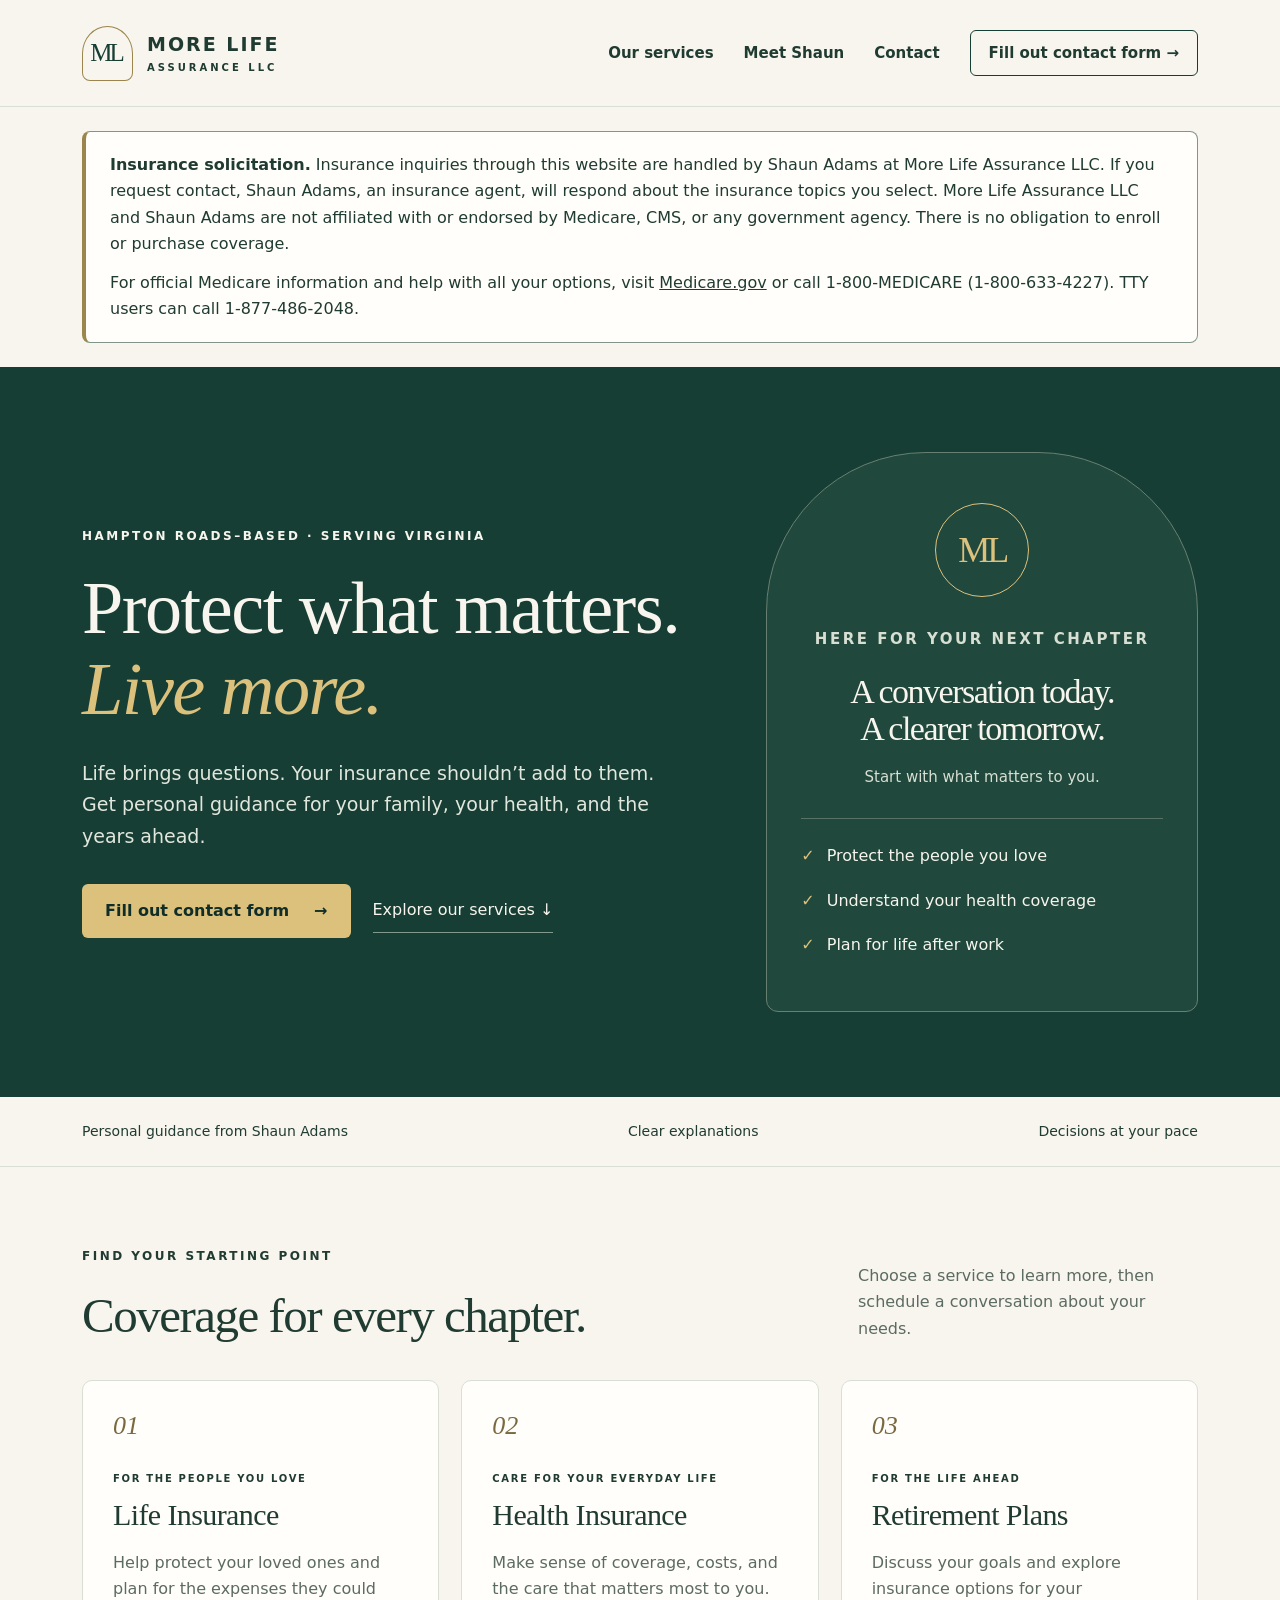
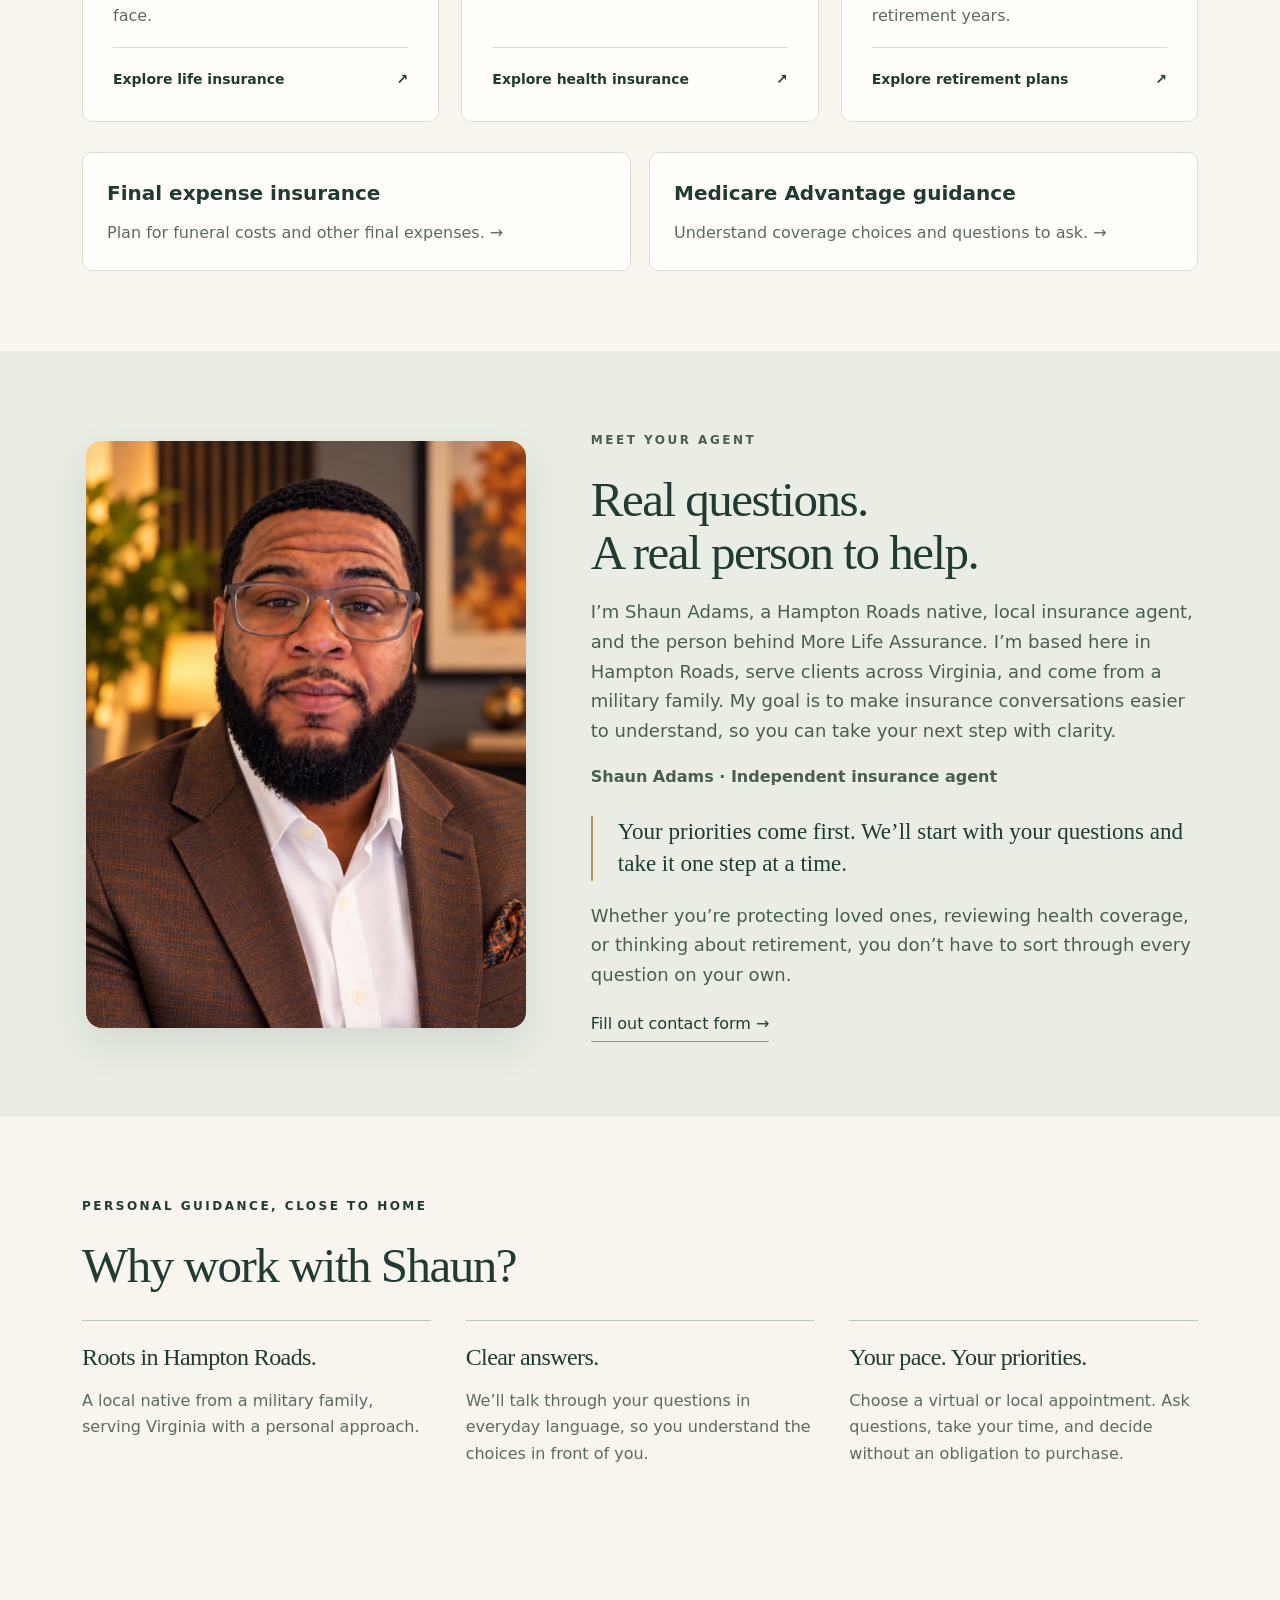
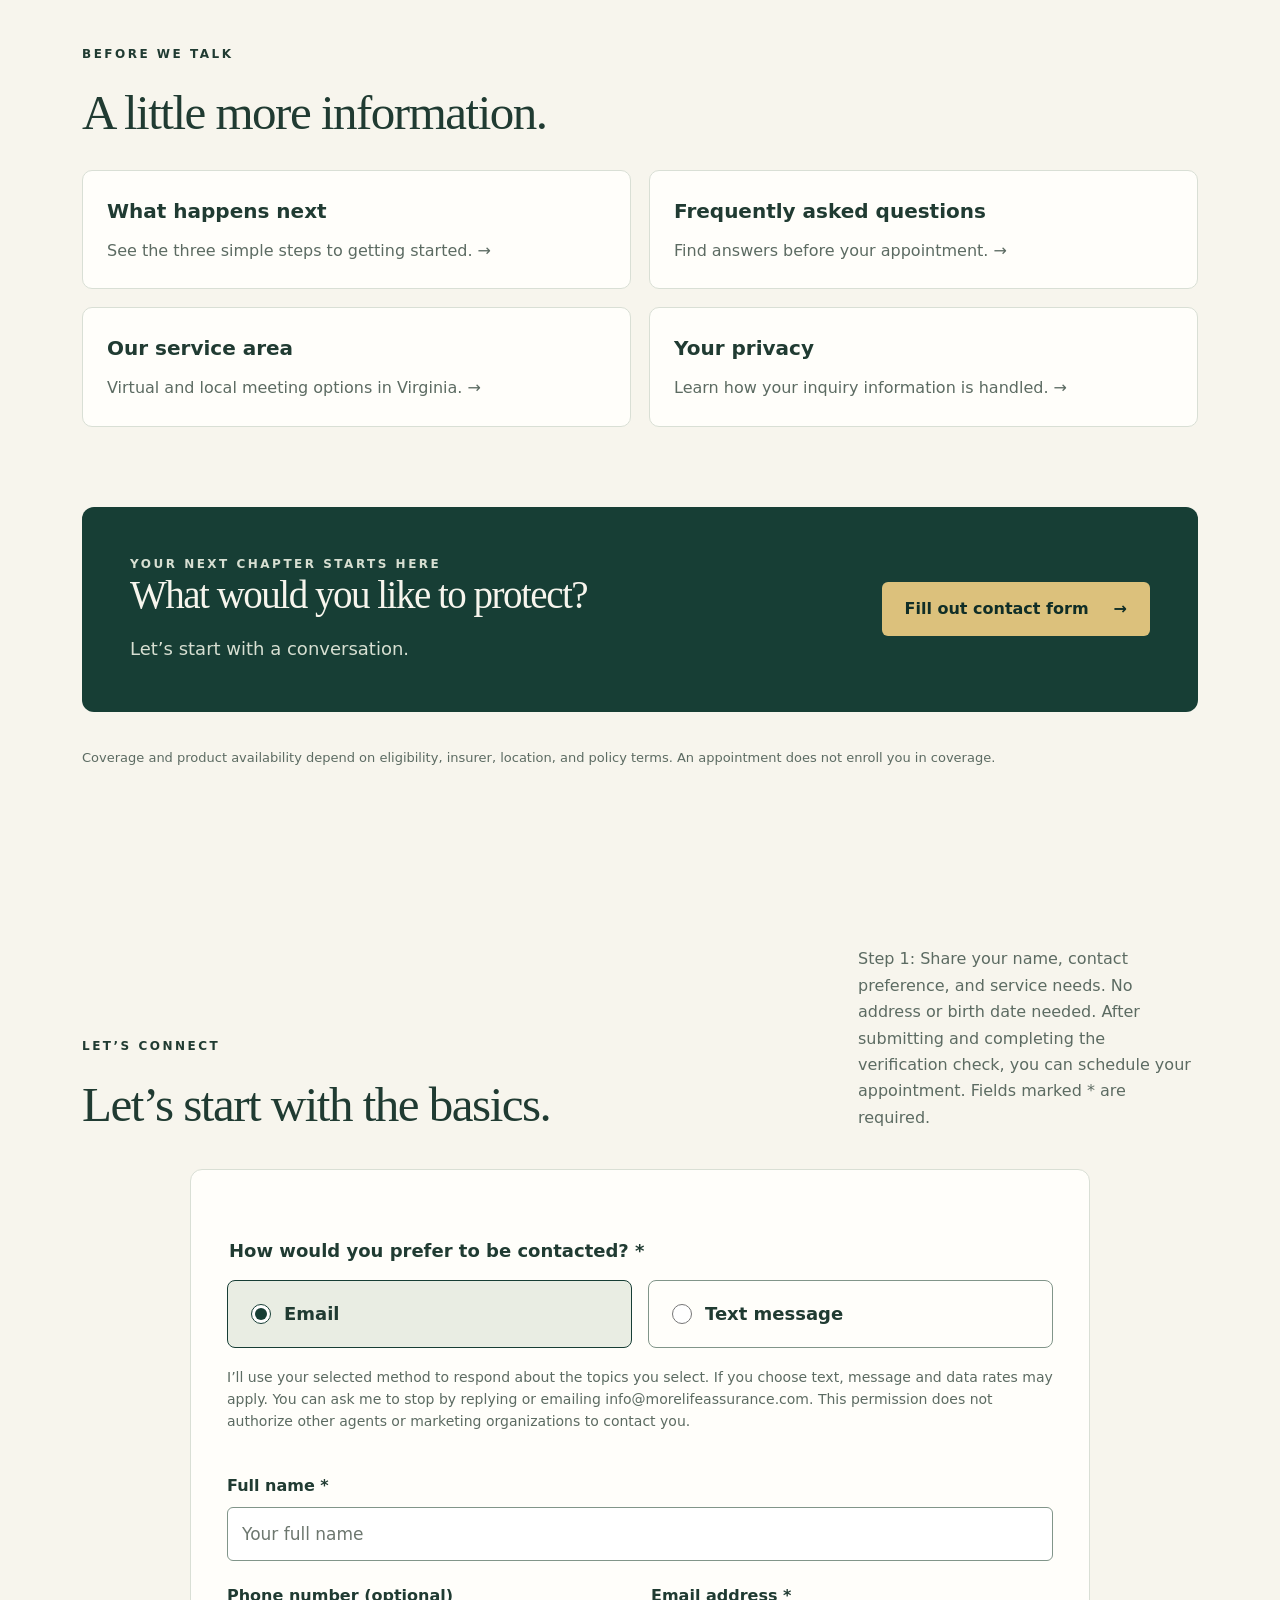
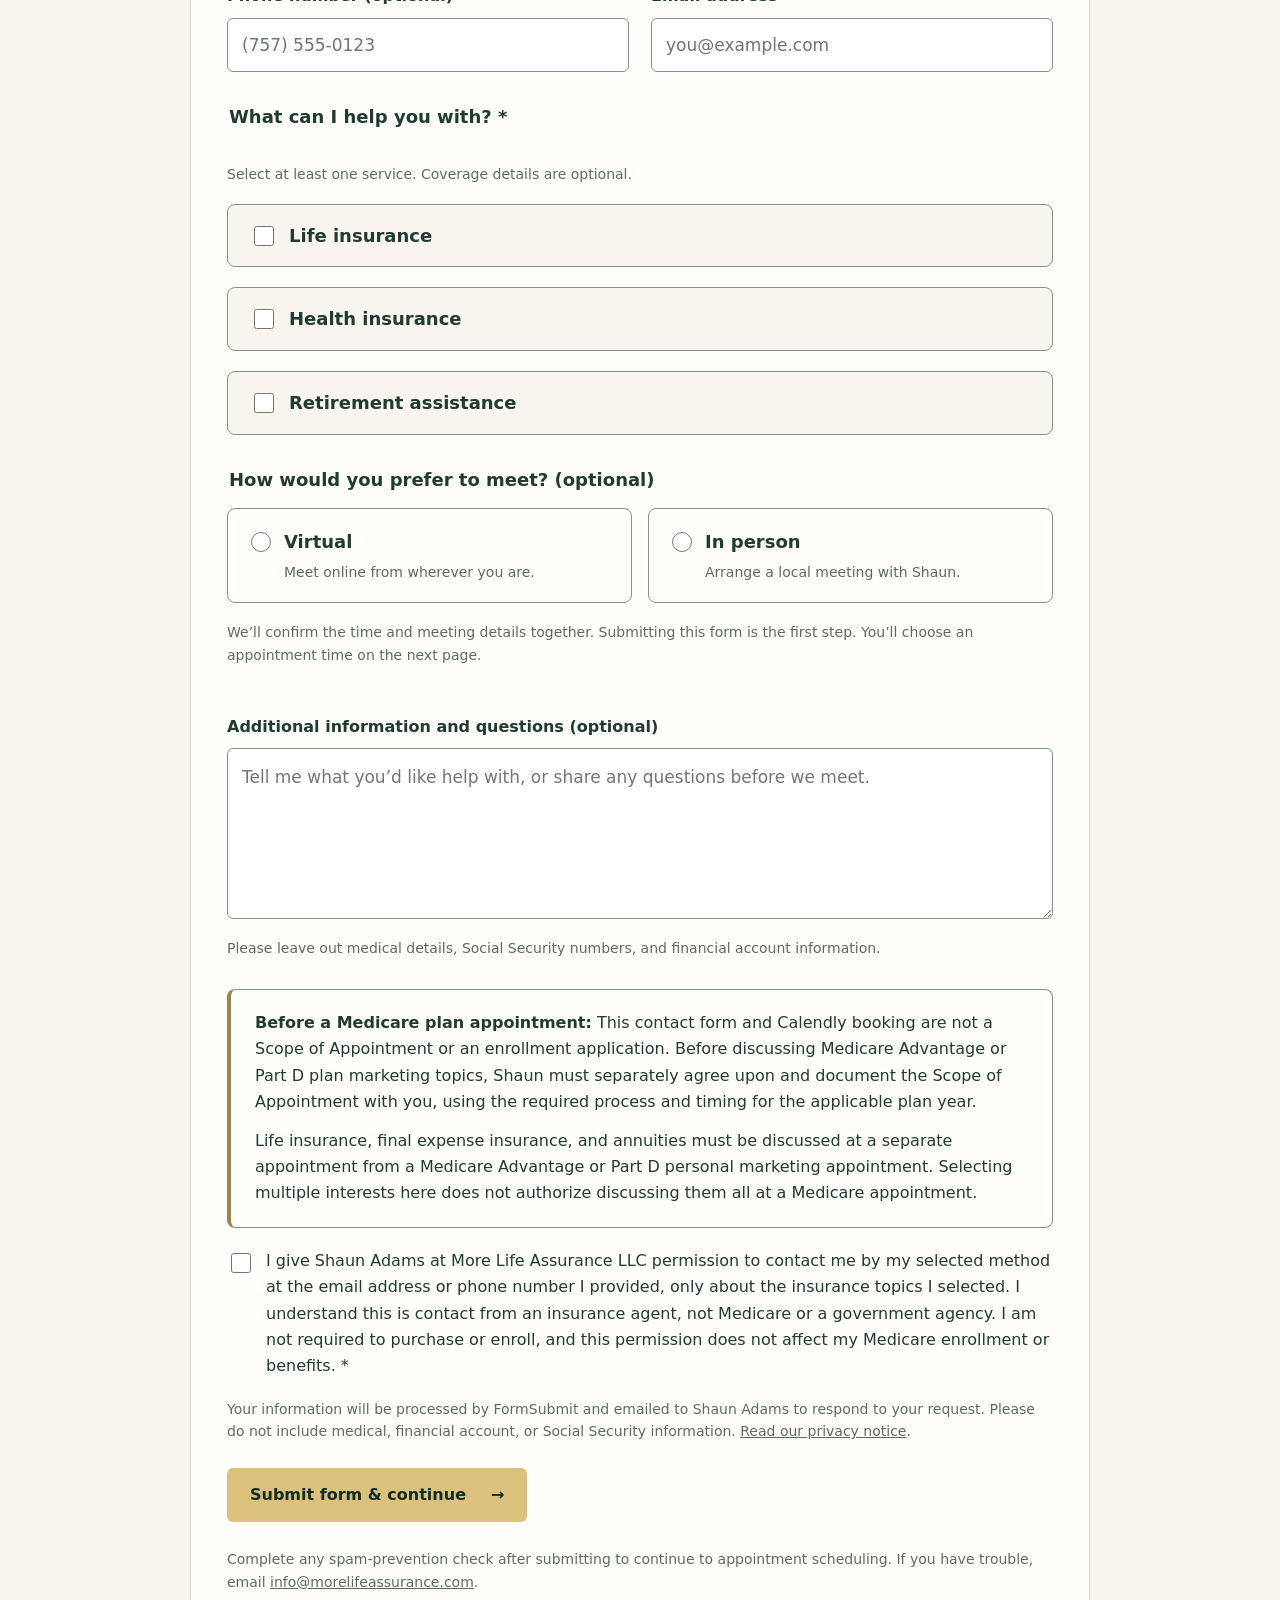
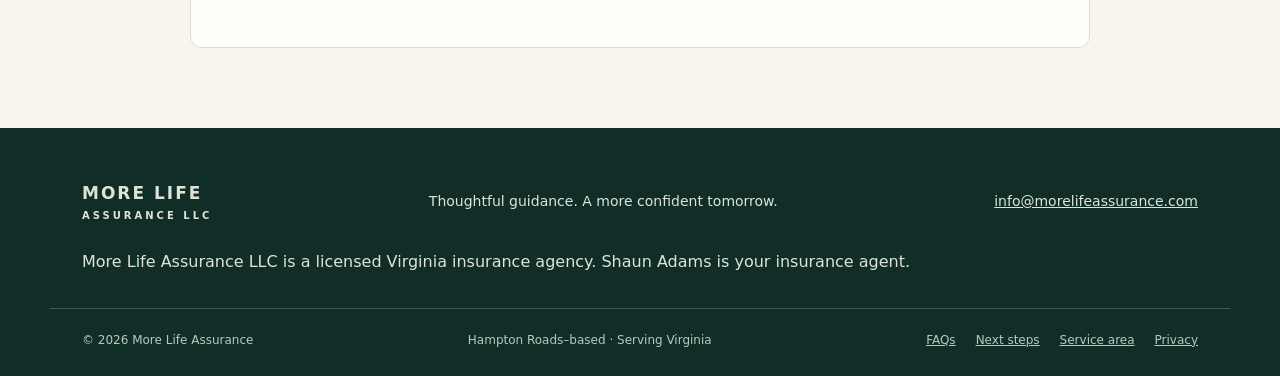
==== commit 2775a604: "Remove website wording from agent introduction" ====
--- a/index.html
+++ b/index.html
@@ -1 +1 @@
-<!doctype html><html lang="en"><head><meta charset="utf-8"><meta name="viewport" content="width=device-width,initial-scale=1"><meta name="description" content="Hampton Roads native Shaun Adams offers personal life insurance, Medicare and retirement insurance guidance across Virginia. Start with a short contact form."><meta name="theme-color" content="#173e35"><title>Virginia Life Insurance &amp; Medicare Guidance | More Life Assurance</title><link rel="stylesheet" href="/styles.css"><link rel="canonical" href="https://morelifeassurance.com/"><script type="application/ld+json">{"@context":"https://schema.org","@type":"InsuranceAgency","name":"More Life Assurance LLC","areaServed":{"@type":"State","name":"Virginia"},"url":"https://morelifeassurance.com/","image":"https://morelifeassurance.com/images/shaun-adams.jpeg","email":"info@morelifeassurance.com"}</script><meta name="google-site-verification" content="ewzDV7oIIIVSMsPGH_c63zKSAsbpLGOlb7ZAuJkkLxY"></head><body><a class="skip" href="#main">Skip to content</a><header class="header"><div class="wrap header-inner"><a class="brand" href="/"><span class="monogram" aria-hidden="true">ML</span><span>MORE LIFE<span class="brand-small">ASSURANCE LLC</span></span></a><nav aria-label="Main navigation"><a href="/#services">Our services</a><a href="/#about">Meet Shaun</a><a href="/#information-form">Contact</a><a class="nav-book" href="/#information-form">Fill out contact form <span aria-hidden="true">→</span></a></nav></div></header><main id="main"><div class="wrap disclosure-wrap"><aside class="compliance-notice" aria-label="Insurance disclosure"><p><strong>Insurance solicitation.</strong> Insurance inquiries through this website are handled by Shaun Adams at More Life Assurance LLC. If you request contact, Shaun Adams, an insurance agent, will respond about the insurance topics you select. More Life Assurance LLC and Shaun Adams are not affiliated with or endorsed by Medicare, CMS, or any government agency. There is no obligation to enroll or purchase coverage.</p><p>For official Medicare information and help with all your options, visit <a href="https://www.medicare.gov/">Medicare.gov</a> or call 1-800-MEDICARE (1-800-633-4227). TTY users can call 1-877-486-2048.</p></aside></div><section class="hero"><div class="wrap hero-grid"><div><p class="eyebrow">Hampton Roads–based · Serving Virginia</p><h1>Protect what matters.<br><em>Live more.</em></h1><p class="lead">Life brings questions. Your insurance shouldn’t add to them. Get personal guidance for your family, your health, and the years ahead.</p><div class="actions"><a class="button gold" href="/#information-form">Fill out contact form <span aria-hidden="true">→</span></a><a class="text-link" href="#services">Explore our services ↓</a></div></div><aside class="hero-aside"><div class="sun" aria-hidden="true">ML</div><p class="eyebrow">Here for your next chapter</p><h2>A conversation today.<br>A clearer tomorrow.</h2><p>Start with what matters to you.</p><div class="aside-items"><span>Protect the people you love</span><span>Understand your health coverage</span><span>Plan for life after work</span></div></aside></div></section><div class="intro-strip"><div class="wrap strip-inner"><span>Personal guidance from Shaun Adams</span><span>Clear explanations</span><span>Decisions at your pace</span></div></div><section class="section wrap" id="services"><div class="section-heading"><div><p class="eyebrow">Find your starting point</p><h2>Coverage for every chapter.</h2></div><p>Choose a service to learn more, then schedule a conversation about your needs.</p></div><div class="cards"><a class="service-card" href="/life-insurance.html"><span class="card-number">01</span><p class="eyebrow">For the people you love</p><h3>Life Insurance</h3><p>Help protect your loved ones and plan for the expenses they could face.</p><span class="card-link">Explore life insurance <span aria-hidden="true">↗</span></span></a><a class="service-card" href="/health-insurance.html"><span class="card-number">02</span><p class="eyebrow">Care for your everyday life</p><h3>Health Insurance</h3><p>Make sense of coverage, costs, and the care that matters most to you.</p><span class="card-link">Explore health insurance <span aria-hidden="true">↗</span></span></a><a class="service-card" href="/retirement-plans.html"><span class="card-number">03</span><p class="eyebrow">For the life ahead</p><h3>Retirement Plans</h3><p>Discuss your goals and explore insurance options for your retirement years.</p><span class="card-link">Explore retirement plans <span aria-hidden="true">↗</span></span></a></div><div class="information-links"><a href="/final-expense.html"><strong>Final expense insurance</strong><span>Plan for funeral costs and other final expenses. →</span></a><a href="/medicare.html"><strong>Medicare Advantage guidance</strong><span>Understand coverage choices and questions to ask. →</span></a></div></section><section class="section about" id="about"><div class="wrap about-grid"><figure class="agent-portrait"><img src="/images/shaun-adams.jpeg" alt="Shaun Adams, your local independent insurance agent" width="1086" height="1448" loading="lazy" decoding="async"></figure><div class="agent-bio"><p class="eyebrow">Meet your agent</p><h2>Real questions.<br>A real person to help.</h2><p>I’m Shaun Adams, a Hampton Roads native, local insurance agent, and the person behind this More Life Assurance website. I’m based here in Hampton Roads, serve clients across Virginia, and come from a military family. My goal is to make insurance conversations easier to understand, so you can take your next step with clarity.</p><p class="signature">Shaun Adams · Independent insurance agent</p><div class="quote">Your priorities come first. We’ll start with your questions and take it one step at a time.</div><p>Whether you’re protecting loved ones, reviewing health coverage, or thinking about retirement, you don’t have to sort through every question on your own.</p><a class="text-link" href="/#information-form">Fill out contact form <span aria-hidden="true">→</span></a></div></div></section><section class="section wrap" id="why-shaun"><p class="eyebrow">Personal guidance, close to home</p><h2>Why work with Shaun?</h2><div class="steps"><div class="step"><h3>Roots in Hampton Roads.</h3><p>A local native from a military family, serving Virginia with a personal approach.</p></div><div class="step"><h3>Clear answers.</h3><p>We’ll talk through your questions in everyday language, so you understand the choices in front of you.</p></div><div class="step"><h3>Your pace. Your priorities.</h3><p>Choose a virtual or local appointment. Ask questions, take your time, and decide without an obligation to purchase.</p></div></div></section><section class="section wrap" id="helpful-information"><p class="eyebrow">Before we talk</p><h2>A little more information.</h2><div class="information-links"><a href="/next-steps.html"><strong>What happens next</strong><span>See the three simple steps to getting started. →</span></a><a href="/faq.html"><strong>Frequently asked questions</strong><span>Find answers before your appointment. →</span></a><a href="/service-area.html"><strong>Our service area</strong><span>Virtual and local meeting options in Virginia. →</span></a><a href="/privacy.html"><strong>Your privacy</strong><span>Learn how your inquiry information is handled. →</span></a></div></section><section class="section compact wrap" id="contact"><div class="cta"><div><p class="eyebrow">Your next chapter starts here</p><h2>What would you like to protect?</h2><p>Let’s start with a conversation.</p></div><a class="button gold" href="/#information-form">Fill out contact form <span aria-hidden="true">→</span></a></div><p class="note">Coverage and product availability depend on eligibility, insurer, location, and policy terms. An appointment does not enroll you in coverage.</p></section><section class="section wrap" id="information-form"><div class="section-heading"><div><p class="eyebrow">Let’s connect</p><h2>Let’s start with the basics.</h2></div><p>Step 1: Share your name, contact preference, and service needs. No address or birth date needed. After submitting and completing the verification check, you can schedule your appointment. Fields marked * are required.</p></div><form class="inquiry-form" action="https://formsubmit.co/info@morelifeassurance.com" method="POST"><input type="hidden" name="_subject" value="New More Life Assurance website inquiry"><input type="hidden" name="_template" value="table"><input type="hidden" name="contact_notice_version" value="2026-10-10-v4"><input type="hidden" name="_next" value="https://morelifeassurance.com/thank-you.html"><fieldset class="meeting-choice"><legend>How would you prefer to be contacted? *</legend><div class="radio-options"><label><input type="radio" name="contact_preference" value="Email" required checked><span>Email</span></label><label><input type="radio" name="contact_preference" value="Text message" required><span>Text message</span></label></div><p class="form-help">I’ll use your selected method to respond about the topics you select. If you choose text, message and data rates may apply. You can ask me to stop by replying or emailing info@morelifeassurance.com. This permission does not authorize other agents or marketing organizations to contact you.</p></fieldset><div class="form-grid"><div class="form-field full-width"><label for="full-name">Full name *</label><input id="full-name" name="name" type="text" autocomplete="name" placeholder="Your full name" maxlength="150" required></div><div class="form-field"><label for="phone" id="phone-label">Phone number (required for text)</label><input id="phone" name="phone" type="tel" autocomplete="tel" placeholder="(757) 555-0123" maxlength="30"></div><div class="form-field"><label for="email" id="email-label">Email address (required for email)</label><input id="email" name="email" type="email" autocomplete="email" placeholder="you@example.com" maxlength="150" required></div></div><fieldset class="meeting-choice"><legend>What can I help you with? *</legend><p class="form-help">Select at least one service. Coverage details are optional.</p><div class="service-needs"><div class="need-group" data-service="life_insurance"><label class="need-title"><input class="service-toggle" type="checkbox" name="needs_life_insurance" value="Yes"><span>Life insurance</span></label><details class="optional-coverage"><summary>Coverage details (optional)</summary><fieldset class="need-details"><legend>How much coverage are you interested in?</legend><p class="form-help">Choose a starting amount to discuss, not a quote. Use the questions box below if you need a different amount or aren’t sure.</p><div class="need-options"><label><input type="radio" name="life_coverage_amount" value="$10,000"><span>$10,000</span></label><label><input type="radio" name="life_coverage_amount" value="$25,000"><span>$25,000</span></label><label><input type="radio" name="life_coverage_amount" value="$50,000"><span>$50,000</span></label></div></fieldset></details></div><div class="need-group" data-service="health_insurance"><label class="need-title"><input class="service-toggle" type="checkbox" name="needs_health_insurance" value="Yes"><span>Health insurance</span></label><details class="optional-coverage"><summary>Coverage details (optional)</summary><fieldset class="need-details"><legend>What type of coverage interests you?</legend><p class="form-help">Select all that apply. We’ll discuss availability and the appropriate next steps.</p><div class="need-options"><label><input type="checkbox" name="health_coverage_type_1" value="Individual or family coverage"><span>Individual or family coverage</span></label><label><input type="checkbox" name="health_coverage_type_2" value="Medicare Advantage plans"><span>Medicare Advantage plans</span></label><label><input type="checkbox" name="health_coverage_type_3" value="Dental and vision coverage"><span>Dental and vision coverage</span></label></div></fieldset></details></div><div class="need-group" data-service="retirement_assistance"><label class="need-title"><input class="service-toggle" type="checkbox" name="needs_retirement_assistance" value="Yes"><span>Retirement assistance</span></label><details class="optional-coverage"><summary>Coverage details (optional)</summary><fieldset class="need-details"><legend>What are your retirement goals?</legend><p class="form-help">Select all that apply.</p><div class="need-options"><label><input type="checkbox" name="retirement_goal_1" value="Plan for retirement income"><span>Plan for retirement income</span></label><label><input type="checkbox" name="retirement_goal_2" value="Protect retirement savings"><span>Protect retirement savings</span></label><label><input type="checkbox" name="retirement_goal_3" value="Leave a legacy for loved ones"><span>Leave a legacy for loved ones</span></label></div></fieldset></details></div></div></fieldset><fieldset class="meeting-choice"><legend>How would you prefer to meet? (optional)</legend><div class="radio-options"><label><input type="radio" name="meeting_preference" value="Virtual"> <span>Virtual<span class="choice-help">Meet online from wherever you are.</span></span></label><label><input type="radio" name="meeting_preference" value="In person"> <span>In person<span class="choice-help">Arrange a local meeting with Shaun.</span></span></label></div><p class="form-help">We’ll confirm the time and meeting details together. Submitting this form is the first step. You’ll choose an appointment time on the next page.</p></fieldset><div class="form-field extra-info"><label for="additional-information">Additional information and questions (optional)</label><textarea id="additional-information" name="additional_information_and_questions" rows="5" maxlength="3000" aria-describedby="questions-help" placeholder="Tell me what you’d like help with, or share any questions before we meet."></textarea><p id="questions-help" class="form-help">Please leave out medical details, Social Security numbers, and financial account information.</p></div><aside class="compliance-notice"><p><strong>Before a Medicare plan appointment:</strong> This contact form and Calendly booking are not a Scope of Appointment or an enrollment application. Before discussing Medicare Advantage or Part D plan marketing topics, Shaun must separately agree upon and document the Scope of Appointment with you, using the required process and timing for the applicable plan year.</p><p>Life insurance, final expense insurance, and annuities must be discussed at a separate appointment from a Medicare Advantage or Part D personal marketing appointment. Selecting multiple interests here does not authorize discussing them all at a Medicare appointment.</p></aside><label class="contact-consent"><input type="checkbox" name="contact_permission" value="I give Shaun Adams at More Life Assurance LLC permission to contact me by my selected method at the email address or phone number I provided, only about the insurance topics I selected. I understand this is contact from an insurance agent, not Medicare or a government agency. I am not required to purchase or enroll, and this permission does not affect my Medicare enrollment or benefits." required><span>I give Shaun Adams at More Life Assurance LLC permission to contact me by my selected method at the email address or phone number I provided, only about the insurance topics I selected. I understand this is contact from an insurance agent, not Medicare or a government agency. I am not required to purchase or enroll, and this permission does not affect my Medicare enrollment or benefits. *</span></label><p class="form-help">Your information will be processed by FormSubmit and emailed to Shaun Adams to respond to your request. Please do not include medical, financial account, or Social Security information. <a href="/privacy.html">Read our privacy notice</a>.</p><button class="button gold" type="submit">Submit form &amp; continue <span aria-hidden="true">→</span></button><p class="form-help">Complete any spam-prevention check after submitting to continue to appointment scheduling. If you have trouble, email <a href="mailto:info@morelifeassurance.com">info@morelifeassurance.com</a>.</p></form></section></main><footer><div class="wrap footer-top"><a class="brand" href="/">MORE LIFE <span class="brand-small">ASSURANCE LLC</span></a><p>Thoughtful guidance. A more confident tomorrow.</p><a href="mailto:info@morelifeassurance.com">info@morelifeassurance.com</a></div><div class="wrap"><p style="font-size:16px">More Life Assurance LLC is a licensed Virginia insurance agency. Shaun Adams is your insurance agent.</p></div><div class="wrap footer-bottom"><span>© 2026 More Life Assurance</span><span>Hampton Roads–based · Serving Virginia</span><span class="footer-links"><a href="/faq.html">FAQs</a><a href="/next-steps.html">Next steps</a><a href="/service-area.html">Service area</a><a href="/privacy.html">Privacy</a></span></div></footer><script src="/contact-form.js" defer></script></body></html>+<!doctype html><html lang="en"><head><meta charset="utf-8"><meta name="viewport" content="width=device-width,initial-scale=1"><meta name="description" content="Hampton Roads native Shaun Adams offers personal life insurance, Medicare and retirement insurance guidance across Virginia. Start with a short contact form."><meta name="theme-color" content="#173e35"><title>Virginia Life Insurance &amp; Medicare Guidance | More Life Assurance</title><link rel="stylesheet" href="/styles.css"><link rel="canonical" href="https://morelifeassurance.com/"><script type="application/ld+json">{"@context":"https://schema.org","@type":"InsuranceAgency","name":"More Life Assurance LLC","areaServed":{"@type":"State","name":"Virginia"},"url":"https://morelifeassurance.com/","image":"https://morelifeassurance.com/images/shaun-adams.jpeg","email":"info@morelifeassurance.com"}</script><meta name="google-site-verification" content="ewzDV7oIIIVSMsPGH_c63zKSAsbpLGOlb7ZAuJkkLxY"></head><body><a class="skip" href="#main">Skip to content</a><header class="header"><div class="wrap header-inner"><a class="brand" href="/"><span class="monogram" aria-hidden="true">ML</span><span>MORE LIFE<span class="brand-small">ASSURANCE LLC</span></span></a><nav aria-label="Main navigation"><a href="/#services">Our services</a><a href="/#about">Meet Shaun</a><a href="/#information-form">Contact</a><a class="nav-book" href="/#information-form">Fill out contact form <span aria-hidden="true">→</span></a></nav></div></header><main id="main"><div class="wrap disclosure-wrap"><aside class="compliance-notice" aria-label="Insurance disclosure"><p><strong>Insurance solicitation.</strong> Insurance inquiries through this website are handled by Shaun Adams at More Life Assurance LLC. If you request contact, Shaun Adams, an insurance agent, will respond about the insurance topics you select. More Life Assurance LLC and Shaun Adams are not affiliated with or endorsed by Medicare, CMS, or any government agency. There is no obligation to enroll or purchase coverage.</p><p>For official Medicare information and help with all your options, visit <a href="https://www.medicare.gov/">Medicare.gov</a> or call 1-800-MEDICARE (1-800-633-4227). TTY users can call 1-877-486-2048.</p></aside></div><section class="hero"><div class="wrap hero-grid"><div><p class="eyebrow">Hampton Roads–based · Serving Virginia</p><h1>Protect what matters.<br><em>Live more.</em></h1><p class="lead">Life brings questions. Your insurance shouldn’t add to them. Get personal guidance for your family, your health, and the years ahead.</p><div class="actions"><a class="button gold" href="/#information-form">Fill out contact form <span aria-hidden="true">→</span></a><a class="text-link" href="#services">Explore our services ↓</a></div></div><aside class="hero-aside"><div class="sun" aria-hidden="true">ML</div><p class="eyebrow">Here for your next chapter</p><h2>A conversation today.<br>A clearer tomorrow.</h2><p>Start with what matters to you.</p><div class="aside-items"><span>Protect the people you love</span><span>Understand your health coverage</span><span>Plan for life after work</span></div></aside></div></section><div class="intro-strip"><div class="wrap strip-inner"><span>Personal guidance from Shaun Adams</span><span>Clear explanations</span><span>Decisions at your pace</span></div></div><section class="section wrap" id="services"><div class="section-heading"><div><p class="eyebrow">Find your starting point</p><h2>Coverage for every chapter.</h2></div><p>Choose a service to learn more, then schedule a conversation about your needs.</p></div><div class="cards"><a class="service-card" href="/life-insurance.html"><span class="card-number">01</span><p class="eyebrow">For the people you love</p><h3>Life Insurance</h3><p>Help protect your loved ones and plan for the expenses they could face.</p><span class="card-link">Explore life insurance <span aria-hidden="true">↗</span></span></a><a class="service-card" href="/health-insurance.html"><span class="card-number">02</span><p class="eyebrow">Care for your everyday life</p><h3>Health Insurance</h3><p>Make sense of coverage, costs, and the care that matters most to you.</p><span class="card-link">Explore health insurance <span aria-hidden="true">↗</span></span></a><a class="service-card" href="/retirement-plans.html"><span class="card-number">03</span><p class="eyebrow">For the life ahead</p><h3>Retirement Plans</h3><p>Discuss your goals and explore insurance options for your retirement years.</p><span class="card-link">Explore retirement plans <span aria-hidden="true">↗</span></span></a></div><div class="information-links"><a href="/final-expense.html"><strong>Final expense insurance</strong><span>Plan for funeral costs and other final expenses. →</span></a><a href="/medicare.html"><strong>Medicare Advantage guidance</strong><span>Understand coverage choices and questions to ask. →</span></a></div></section><section class="section about" id="about"><div class="wrap about-grid"><figure class="agent-portrait"><img src="/images/shaun-adams.jpeg" alt="Shaun Adams, your local independent insurance agent" width="1086" height="1448" loading="lazy" decoding="async"></figure><div class="agent-bio"><p class="eyebrow">Meet your agent</p><h2>Real questions.<br>A real person to help.</h2><p>I’m Shaun Adams, a Hampton Roads native, local insurance agent, and the person behind More Life Assurance. I’m based here in Hampton Roads, serve clients across Virginia, and come from a military family. My goal is to make insurance conversations easier to understand, so you can take your next step with clarity.</p><p class="signature">Shaun Adams · Independent insurance agent</p><div class="quote">Your priorities come first. We’ll start with your questions and take it one step at a time.</div><p>Whether you’re protecting loved ones, reviewing health coverage, or thinking about retirement, you don’t have to sort through every question on your own.</p><a class="text-link" href="/#information-form">Fill out contact form <span aria-hidden="true">→</span></a></div></div></section><section class="section wrap" id="why-shaun"><p class="eyebrow">Personal guidance, close to home</p><h2>Why work with Shaun?</h2><div class="steps"><div class="step"><h3>Roots in Hampton Roads.</h3><p>A local native from a military family, serving Virginia with a personal approach.</p></div><div class="step"><h3>Clear answers.</h3><p>We’ll talk through your questions in everyday language, so you understand the choices in front of you.</p></div><div class="step"><h3>Your pace. Your priorities.</h3><p>Choose a virtual or local appointment. Ask questions, take your time, and decide without an obligation to purchase.</p></div></div></section><section class="section wrap" id="helpful-information"><p class="eyebrow">Before we talk</p><h2>A little more information.</h2><div class="information-links"><a href="/next-steps.html"><strong>What happens next</strong><span>See the three simple steps to getting started. →</span></a><a href="/faq.html"><strong>Frequently asked questions</strong><span>Find answers before your appointment. →</span></a><a href="/service-area.html"><strong>Our service area</strong><span>Virtual and local meeting options in Virginia. →</span></a><a href="/privacy.html"><strong>Your privacy</strong><span>Learn how your inquiry information is handled. →</span></a></div></section><section class="section compact wrap" id="contact"><div class="cta"><div><p class="eyebrow">Your next chapter starts here</p><h2>What would you like to protect?</h2><p>Let’s start with a conversation.</p></div><a class="button gold" href="/#information-form">Fill out contact form <span aria-hidden="true">→</span></a></div><p class="note">Coverage and product availability depend on eligibility, insurer, location, and policy terms. An appointment does not enroll you in coverage.</p></section><section class="section wrap" id="information-form"><div class="section-heading"><div><p class="eyebrow">Let’s connect</p><h2>Let’s start with the basics.</h2></div><p>Step 1: Share your name, contact preference, and service needs. No address or birth date needed. After submitting and completing the verification check, you can schedule your appointment. Fields marked * are required.</p></div><form class="inquiry-form" action="https://formsubmit.co/info@morelifeassurance.com" method="POST"><input type="hidden" name="_subject" value="New More Life Assurance website inquiry"><input type="hidden" name="_template" value="table"><input type="hidden" name="contact_notice_version" value="2026-10-10-v4"><input type="hidden" name="_next" value="https://morelifeassurance.com/thank-you.html"><fieldset class="meeting-choice"><legend>How would you prefer to be contacted? *</legend><div class="radio-options"><label><input type="radio" name="contact_preference" value="Email" required checked><span>Email</span></label><label><input type="radio" name="contact_preference" value="Text message" required><span>Text message</span></label></div><p class="form-help">I’ll use your selected method to respond about the topics you select. If you choose text, message and data rates may apply. You can ask me to stop by replying or emailing info@morelifeassurance.com. This permission does not authorize other agents or marketing organizations to contact you.</p></fieldset><div class="form-grid"><div class="form-field full-width"><label for="full-name">Full name *</label><input id="full-name" name="name" type="text" autocomplete="name" placeholder="Your full name" maxlength="150" required></div><div class="form-field"><label for="phone" id="phone-label">Phone number (required for text)</label><input id="phone" name="phone" type="tel" autocomplete="tel" placeholder="(757) 555-0123" maxlength="30"></div><div class="form-field"><label for="email" id="email-label">Email address (required for email)</label><input id="email" name="email" type="email" autocomplete="email" placeholder="you@example.com" maxlength="150" required></div></div><fieldset class="meeting-choice"><legend>What can I help you with? *</legend><p class="form-help">Select at least one service. Coverage details are optional.</p><div class="service-needs"><div class="need-group" data-service="life_insurance"><label class="need-title"><input class="service-toggle" type="checkbox" name="needs_life_insurance" value="Yes"><span>Life insurance</span></label><details class="optional-coverage"><summary>Coverage details (optional)</summary><fieldset class="need-details"><legend>How much coverage are you interested in?</legend><p class="form-help">Choose a starting amount to discuss, not a quote. Use the questions box below if you need a different amount or aren’t sure.</p><div class="need-options"><label><input type="radio" name="life_coverage_amount" value="$10,000"><span>$10,000</span></label><label><input type="radio" name="life_coverage_amount" value="$25,000"><span>$25,000</span></label><label><input type="radio" name="life_coverage_amount" value="$50,000"><span>$50,000</span></label></div></fieldset></details></div><div class="need-group" data-service="health_insurance"><label class="need-title"><input class="service-toggle" type="checkbox" name="needs_health_insurance" value="Yes"><span>Health insurance</span></label><details class="optional-coverage"><summary>Coverage details (optional)</summary><fieldset class="need-details"><legend>What type of coverage interests you?</legend><p class="form-help">Select all that apply. We’ll discuss availability and the appropriate next steps.</p><div class="need-options"><label><input type="checkbox" name="health_coverage_type_1" value="Individual or family coverage"><span>Individual or family coverage</span></label><label><input type="checkbox" name="health_coverage_type_2" value="Medicare Advantage plans"><span>Medicare Advantage plans</span></label><label><input type="checkbox" name="health_coverage_type_3" value="Dental and vision coverage"><span>Dental and vision coverage</span></label></div></fieldset></details></div><div class="need-group" data-service="retirement_assistance"><label class="need-title"><input class="service-toggle" type="checkbox" name="needs_retirement_assistance" value="Yes"><span>Retirement assistance</span></label><details class="optional-coverage"><summary>Coverage details (optional)</summary><fieldset class="need-details"><legend>What are your retirement goals?</legend><p class="form-help">Select all that apply.</p><div class="need-options"><label><input type="checkbox" name="retirement_goal_1" value="Plan for retirement income"><span>Plan for retirement income</span></label><label><input type="checkbox" name="retirement_goal_2" value="Protect retirement savings"><span>Protect retirement savings</span></label><label><input type="checkbox" name="retirement_goal_3" value="Leave a legacy for loved ones"><span>Leave a legacy for loved ones</span></label></div></fieldset></details></div></div></fieldset><fieldset class="meeting-choice"><legend>How would you prefer to meet? (optional)</legend><div class="radio-options"><label><input type="radio" name="meeting_preference" value="Virtual"> <span>Virtual<span class="choice-help">Meet online from wherever you are.</span></span></label><label><input type="radio" name="meeting_preference" value="In person"> <span>In person<span class="choice-help">Arrange a local meeting with Shaun.</span></span></label></div><p class="form-help">We’ll confirm the time and meeting details together. Submitting this form is the first step. You’ll choose an appointment time on the next page.</p></fieldset><div class="form-field extra-info"><label for="additional-information">Additional information and questions (optional)</label><textarea id="additional-information" name="additional_information_and_questions" rows="5" maxlength="3000" aria-describedby="questions-help" placeholder="Tell me what you’d like help with, or share any questions before we meet."></textarea><p id="questions-help" class="form-help">Please leave out medical details, Social Security numbers, and financial account information.</p></div><aside class="compliance-notice"><p><strong>Before a Medicare plan appointment:</strong> This contact form and Calendly booking are not a Scope of Appointment or an enrollment application. Before discussing Medicare Advantage or Part D plan marketing topics, Shaun must separately agree upon and document the Scope of Appointment with you, using the required process and timing for the applicable plan year.</p><p>Life insurance, final expense insurance, and annuities must be discussed at a separate appointment from a Medicare Advantage or Part D personal marketing appointment. Selecting multiple interests here does not authorize discussing them all at a Medicare appointment.</p></aside><label class="contact-consent"><input type="checkbox" name="contact_permission" value="I give Shaun Adams at More Life Assurance LLC permission to contact me by my selected method at the email address or phone number I provided, only about the insurance topics I selected. I understand this is contact from an insurance agent, not Medicare or a government agency. I am not required to purchase or enroll, and this permission does not affect my Medicare enrollment or benefits." required><span>I give Shaun Adams at More Life Assurance LLC permission to contact me by my selected method at the email address or phone number I provided, only about the insurance topics I selected. I understand this is contact from an insurance agent, not Medicare or a government agency. I am not required to purchase or enroll, and this permission does not affect my Medicare enrollment or benefits. *</span></label><p class="form-help">Your information will be processed by FormSubmit and emailed to Shaun Adams to respond to your request. Please do not include medical, financial account, or Social Security information. <a href="/privacy.html">Read our privacy notice</a>.</p><button class="button gold" type="submit">Submit form &amp; continue <span aria-hidden="true">→</span></button><p class="form-help">Complete any spam-prevention check after submitting to continue to appointment scheduling. If you have trouble, email <a href="mailto:info@morelifeassurance.com">info@morelifeassurance.com</a>.</p></form></section></main><footer><div class="wrap footer-top"><a class="brand" href="/">MORE LIFE <span class="brand-small">ASSURANCE LLC</span></a><p>Thoughtful guidance. A more confident tomorrow.</p><a href="mailto:info@morelifeassurance.com">info@morelifeassurance.com</a></div><div class="wrap"><p style="font-size:16px">More Life Assurance LLC is a licensed Virginia insurance agency. Shaun Adams is your insurance agent.</p></div><div class="wrap footer-bottom"><span>© 2026 More Life Assurance</span><span>Hampton Roads–based · Serving Virginia</span><span class="footer-links"><a href="/faq.html">FAQs</a><a href="/next-steps.html">Next steps</a><a href="/service-area.html">Service area</a><a href="/privacy.html">Privacy</a></span></div></footer><script src="/contact-form.js" defer></script></body></html>
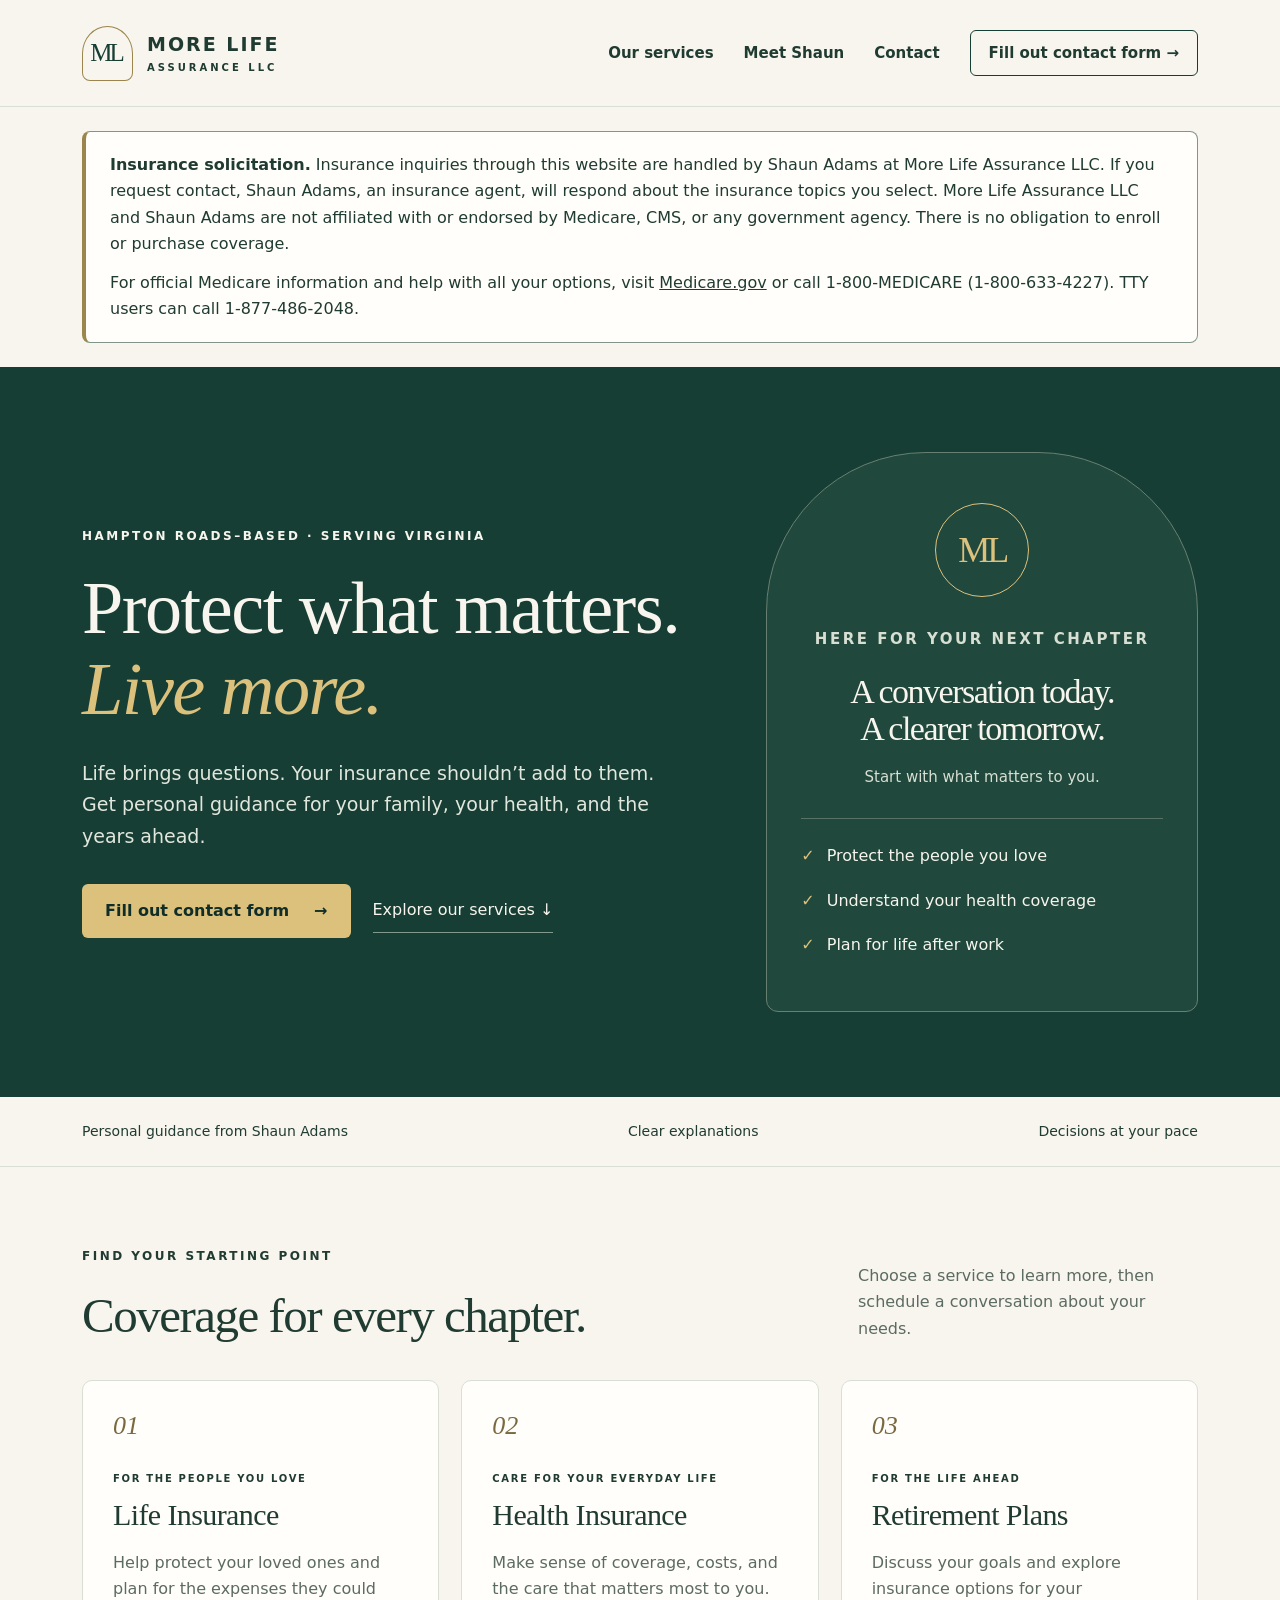
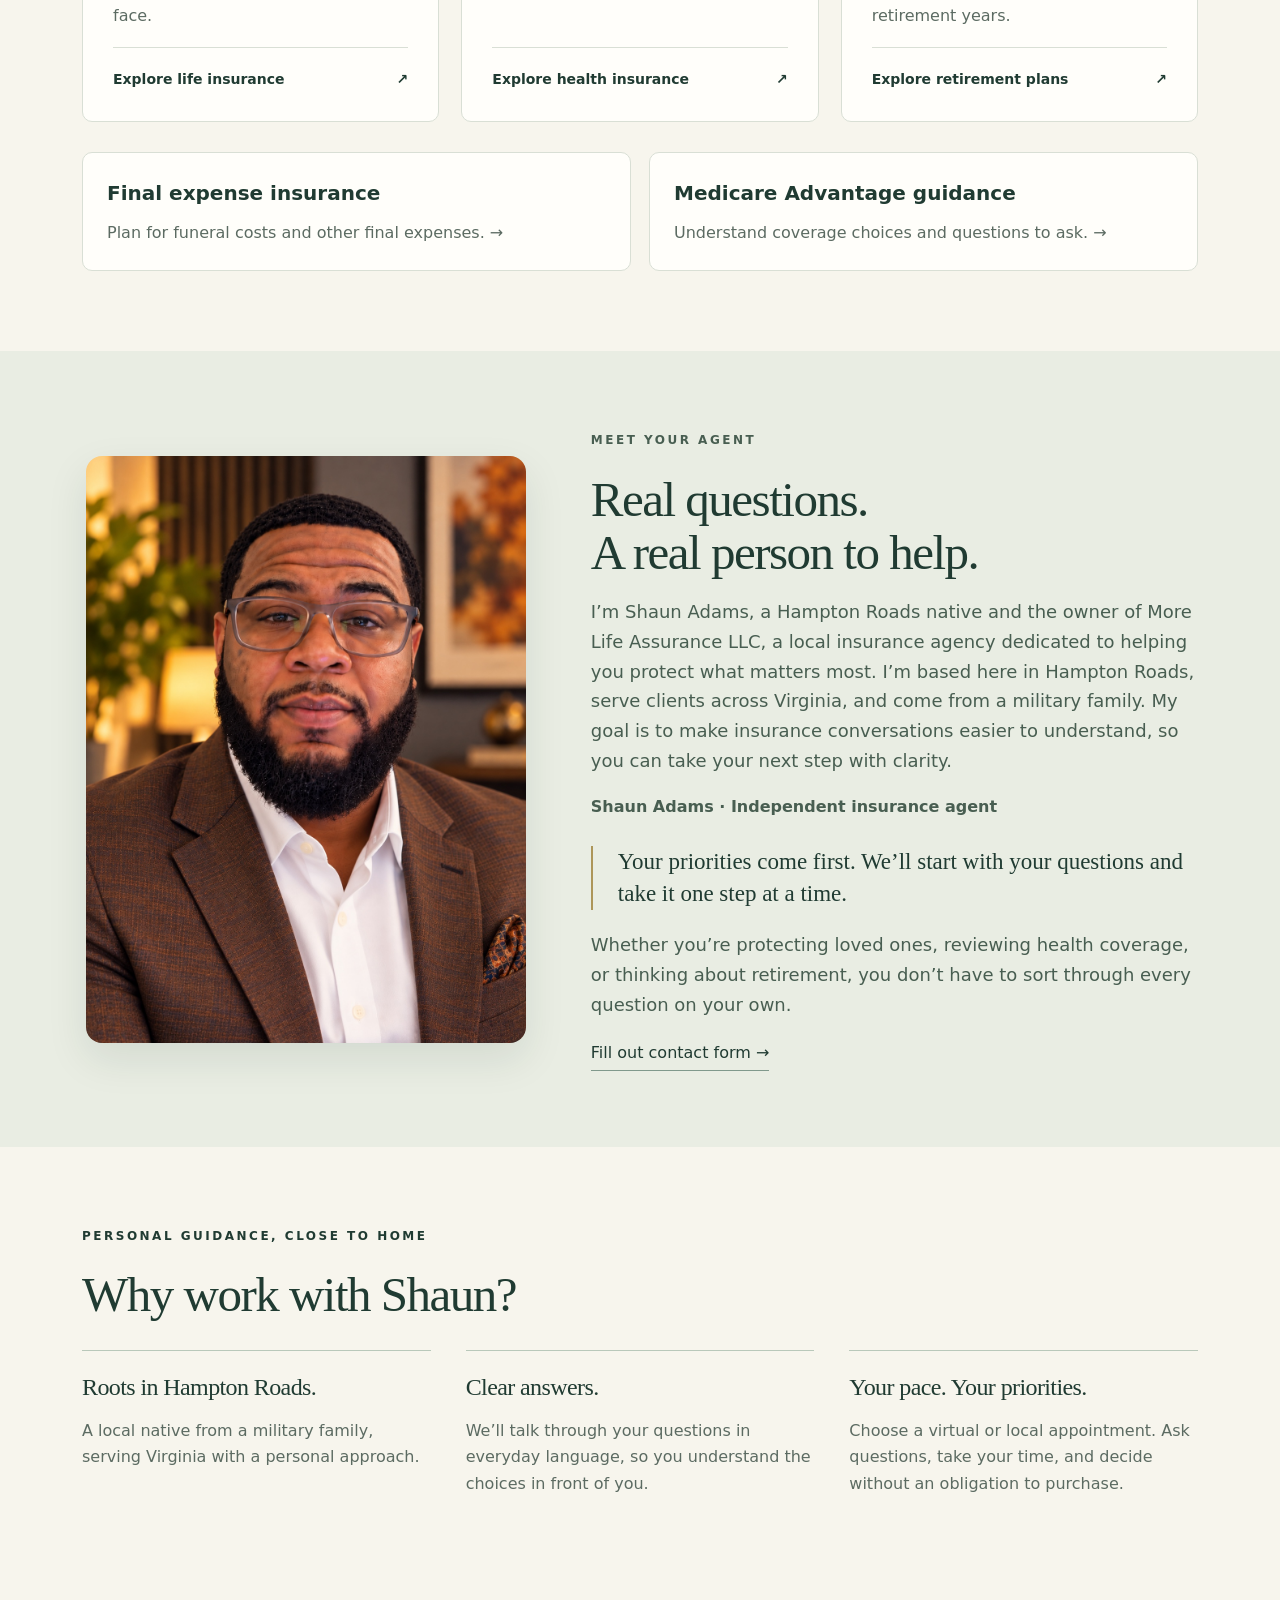
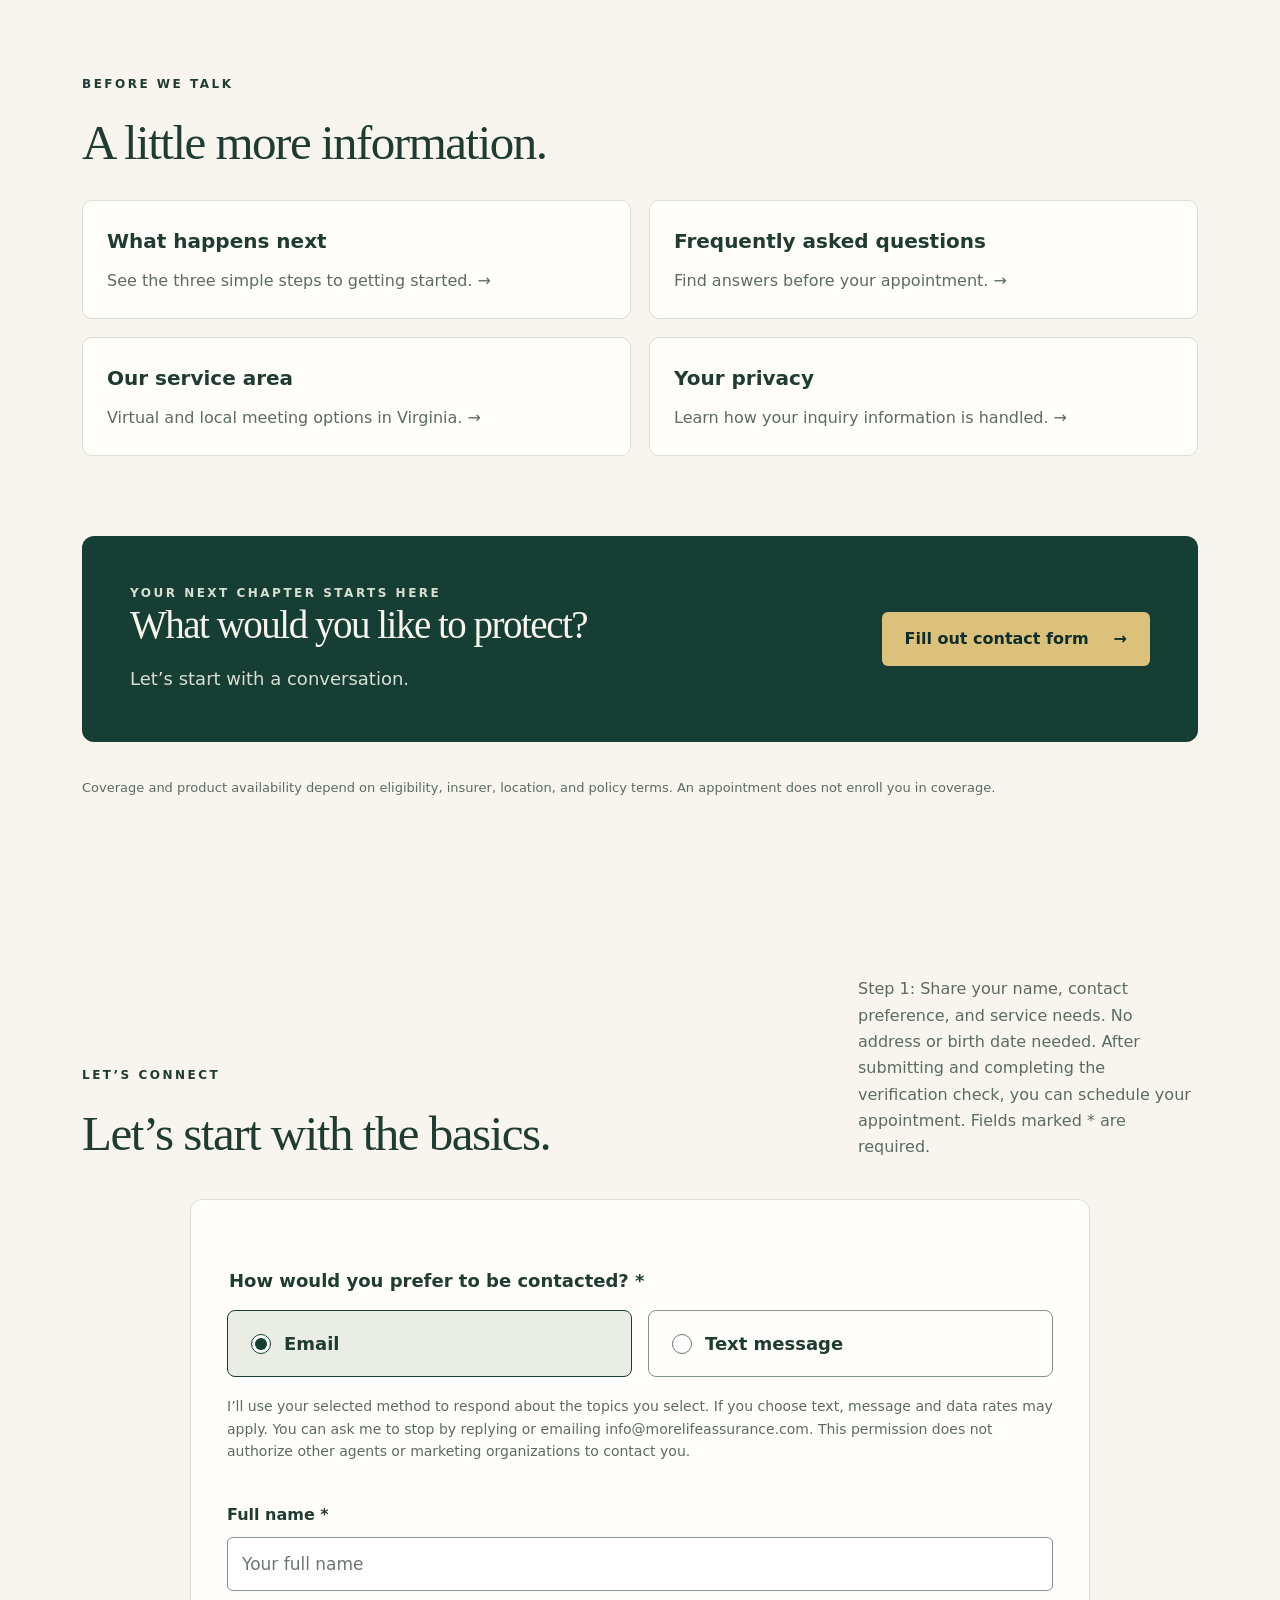
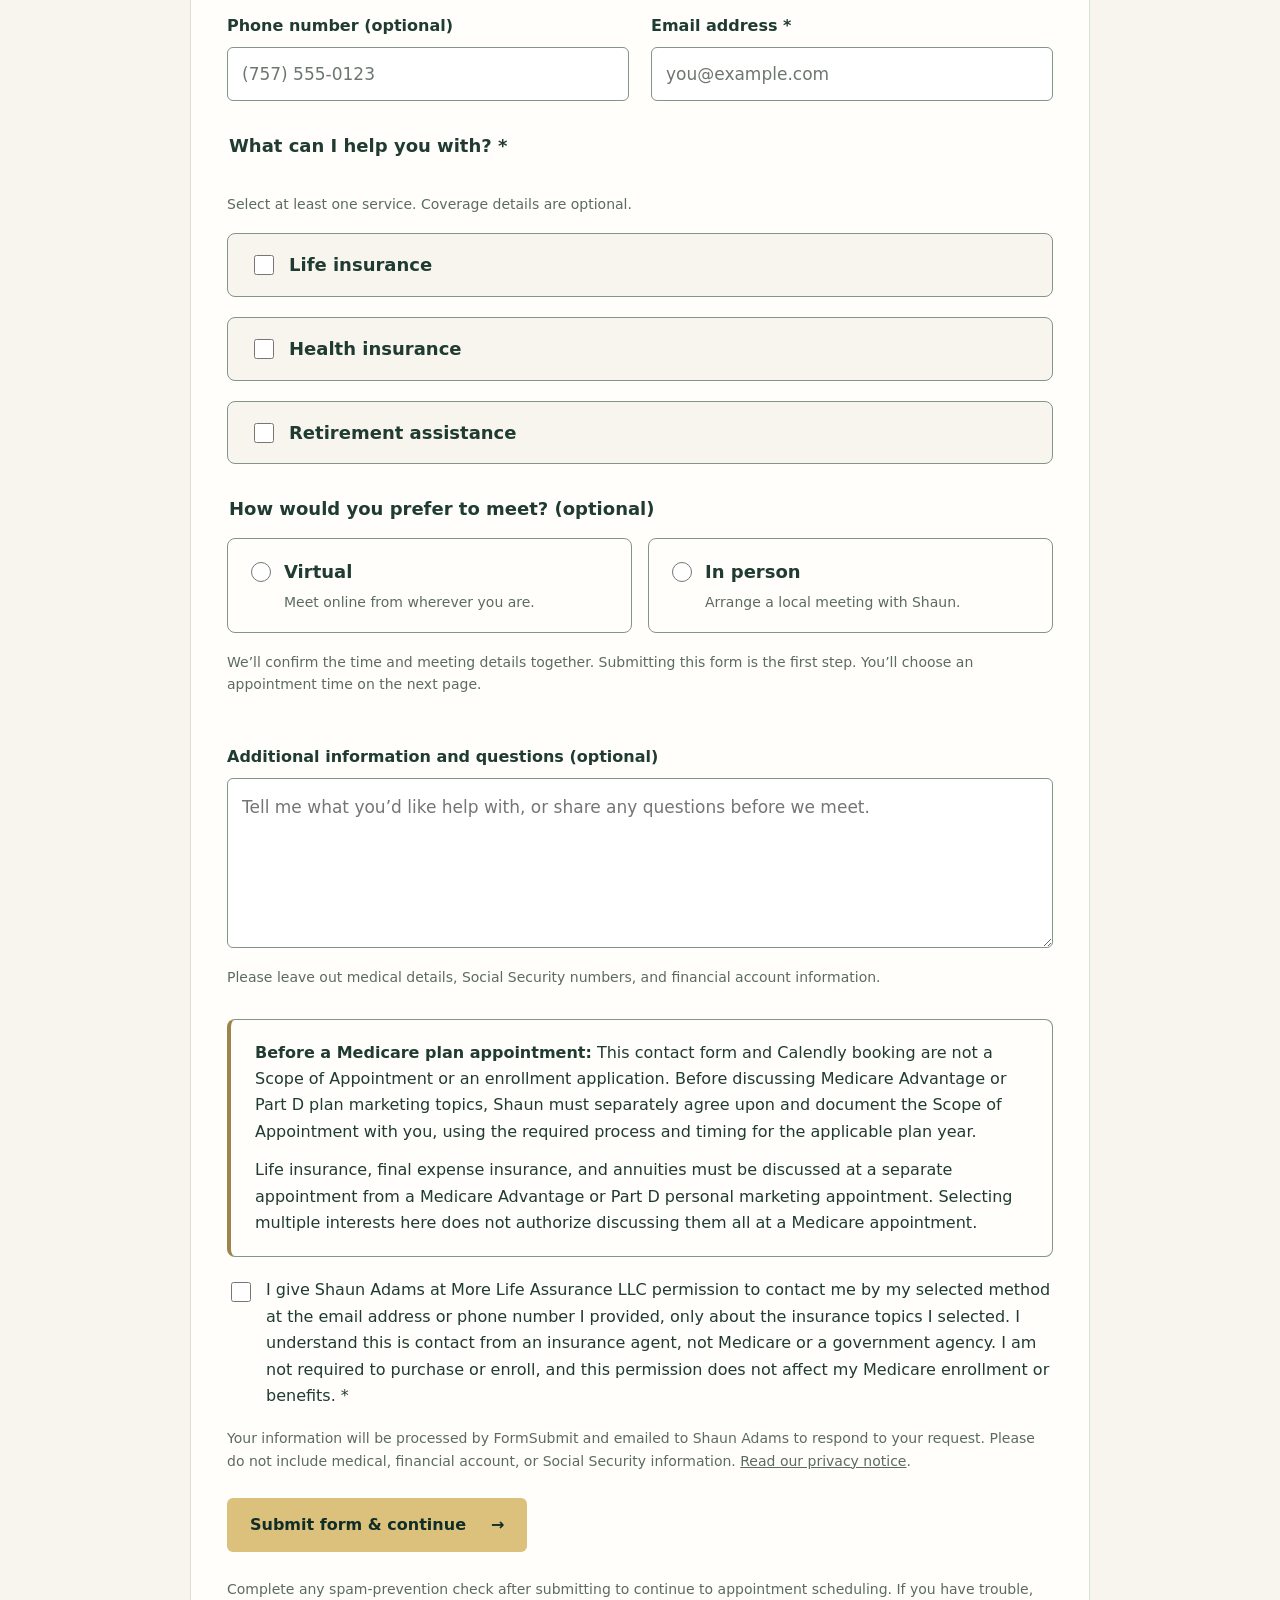
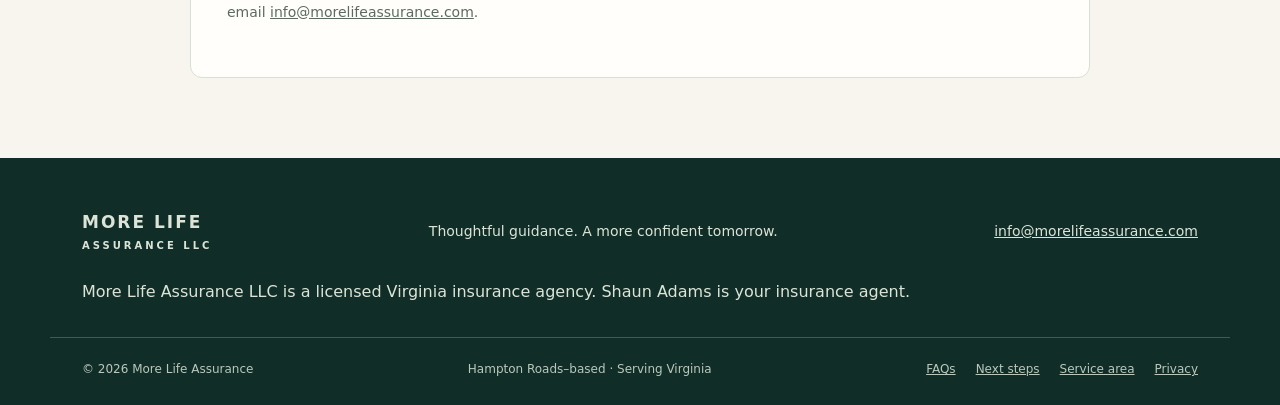
==== commit 2cfb6e34: "Polish agent introduction with local agency identity" ====
--- a/index.html
+++ b/index.html
@@ -1 +1 @@
-<!doctype html><html lang="en"><head><meta charset="utf-8"><meta name="viewport" content="width=device-width,initial-scale=1"><meta name="description" content="Hampton Roads native Shaun Adams offers personal life insurance, Medicare and retirement insurance guidance across Virginia. Start with a short contact form."><meta name="theme-color" content="#173e35"><title>Virginia Life Insurance &amp; Medicare Guidance | More Life Assurance</title><link rel="stylesheet" href="/styles.css"><link rel="canonical" href="https://morelifeassurance.com/"><script type="application/ld+json">{"@context":"https://schema.org","@type":"InsuranceAgency","name":"More Life Assurance LLC","areaServed":{"@type":"State","name":"Virginia"},"url":"https://morelifeassurance.com/","image":"https://morelifeassurance.com/images/shaun-adams.jpeg","email":"info@morelifeassurance.com"}</script><meta name="google-site-verification" content="ewzDV7oIIIVSMsPGH_c63zKSAsbpLGOlb7ZAuJkkLxY"></head><body><a class="skip" href="#main">Skip to content</a><header class="header"><div class="wrap header-inner"><a class="brand" href="/"><span class="monogram" aria-hidden="true">ML</span><span>MORE LIFE<span class="brand-small">ASSURANCE LLC</span></span></a><nav aria-label="Main navigation"><a href="/#services">Our services</a><a href="/#about">Meet Shaun</a><a href="/#information-form">Contact</a><a class="nav-book" href="/#information-form">Fill out contact form <span aria-hidden="true">→</span></a></nav></div></header><main id="main"><div class="wrap disclosure-wrap"><aside class="compliance-notice" aria-label="Insurance disclosure"><p><strong>Insurance solicitation.</strong> Insurance inquiries through this website are handled by Shaun Adams at More Life Assurance LLC. If you request contact, Shaun Adams, an insurance agent, will respond about the insurance topics you select. More Life Assurance LLC and Shaun Adams are not affiliated with or endorsed by Medicare, CMS, or any government agency. There is no obligation to enroll or purchase coverage.</p><p>For official Medicare information and help with all your options, visit <a href="https://www.medicare.gov/">Medicare.gov</a> or call 1-800-MEDICARE (1-800-633-4227). TTY users can call 1-877-486-2048.</p></aside></div><section class="hero"><div class="wrap hero-grid"><div><p class="eyebrow">Hampton Roads–based · Serving Virginia</p><h1>Protect what matters.<br><em>Live more.</em></h1><p class="lead">Life brings questions. Your insurance shouldn’t add to them. Get personal guidance for your family, your health, and the years ahead.</p><div class="actions"><a class="button gold" href="/#information-form">Fill out contact form <span aria-hidden="true">→</span></a><a class="text-link" href="#services">Explore our services ↓</a></div></div><aside class="hero-aside"><div class="sun" aria-hidden="true">ML</div><p class="eyebrow">Here for your next chapter</p><h2>A conversation today.<br>A clearer tomorrow.</h2><p>Start with what matters to you.</p><div class="aside-items"><span>Protect the people you love</span><span>Understand your health coverage</span><span>Plan for life after work</span></div></aside></div></section><div class="intro-strip"><div class="wrap strip-inner"><span>Personal guidance from Shaun Adams</span><span>Clear explanations</span><span>Decisions at your pace</span></div></div><section class="section wrap" id="services"><div class="section-heading"><div><p class="eyebrow">Find your starting point</p><h2>Coverage for every chapter.</h2></div><p>Choose a service to learn more, then schedule a conversation about your needs.</p></div><div class="cards"><a class="service-card" href="/life-insurance.html"><span class="card-number">01</span><p class="eyebrow">For the people you love</p><h3>Life Insurance</h3><p>Help protect your loved ones and plan for the expenses they could face.</p><span class="card-link">Explore life insurance <span aria-hidden="true">↗</span></span></a><a class="service-card" href="/health-insurance.html"><span class="card-number">02</span><p class="eyebrow">Care for your everyday life</p><h3>Health Insurance</h3><p>Make sense of coverage, costs, and the care that matters most to you.</p><span class="card-link">Explore health insurance <span aria-hidden="true">↗</span></span></a><a class="service-card" href="/retirement-plans.html"><span class="card-number">03</span><p class="eyebrow">For the life ahead</p><h3>Retirement Plans</h3><p>Discuss your goals and explore insurance options for your retirement years.</p><span class="card-link">Explore retirement plans <span aria-hidden="true">↗</span></span></a></div><div class="information-links"><a href="/final-expense.html"><strong>Final expense insurance</strong><span>Plan for funeral costs and other final expenses. →</span></a><a href="/medicare.html"><strong>Medicare Advantage guidance</strong><span>Understand coverage choices and questions to ask. →</span></a></div></section><section class="section about" id="about"><div class="wrap about-grid"><figure class="agent-portrait"><img src="/images/shaun-adams.jpeg" alt="Shaun Adams, your local independent insurance agent" width="1086" height="1448" loading="lazy" decoding="async"></figure><div class="agent-bio"><p class="eyebrow">Meet your agent</p><h2>Real questions.<br>A real person to help.</h2><p>I’m Shaun Adams, a Hampton Roads native, local insurance agent, and the person behind More Life Assurance. I’m based here in Hampton Roads, serve clients across Virginia, and come from a military family. My goal is to make insurance conversations easier to understand, so you can take your next step with clarity.</p><p class="signature">Shaun Adams · Independent insurance agent</p><div class="quote">Your priorities come first. We’ll start with your questions and take it one step at a time.</div><p>Whether you’re protecting loved ones, reviewing health coverage, or thinking about retirement, you don’t have to sort through every question on your own.</p><a class="text-link" href="/#information-form">Fill out contact form <span aria-hidden="true">→</span></a></div></div></section><section class="section wrap" id="why-shaun"><p class="eyebrow">Personal guidance, close to home</p><h2>Why work with Shaun?</h2><div class="steps"><div class="step"><h3>Roots in Hampton Roads.</h3><p>A local native from a military family, serving Virginia with a personal approach.</p></div><div class="step"><h3>Clear answers.</h3><p>We’ll talk through your questions in everyday language, so you understand the choices in front of you.</p></div><div class="step"><h3>Your pace. Your priorities.</h3><p>Choose a virtual or local appointment. Ask questions, take your time, and decide without an obligation to purchase.</p></div></div></section><section class="section wrap" id="helpful-information"><p class="eyebrow">Before we talk</p><h2>A little more information.</h2><div class="information-links"><a href="/next-steps.html"><strong>What happens next</strong><span>See the three simple steps to getting started. →</span></a><a href="/faq.html"><strong>Frequently asked questions</strong><span>Find answers before your appointment. →</span></a><a href="/service-area.html"><strong>Our service area</strong><span>Virtual and local meeting options in Virginia. →</span></a><a href="/privacy.html"><strong>Your privacy</strong><span>Learn how your inquiry information is handled. →</span></a></div></section><section class="section compact wrap" id="contact"><div class="cta"><div><p class="eyebrow">Your next chapter starts here</p><h2>What would you like to protect?</h2><p>Let’s start with a conversation.</p></div><a class="button gold" href="/#information-form">Fill out contact form <span aria-hidden="true">→</span></a></div><p class="note">Coverage and product availability depend on eligibility, insurer, location, and policy terms. An appointment does not enroll you in coverage.</p></section><section class="section wrap" id="information-form"><div class="section-heading"><div><p class="eyebrow">Let’s connect</p><h2>Let’s start with the basics.</h2></div><p>Step 1: Share your name, contact preference, and service needs. No address or birth date needed. After submitting and completing the verification check, you can schedule your appointment. Fields marked * are required.</p></div><form class="inquiry-form" action="https://formsubmit.co/info@morelifeassurance.com" method="POST"><input type="hidden" name="_subject" value="New More Life Assurance website inquiry"><input type="hidden" name="_template" value="table"><input type="hidden" name="contact_notice_version" value="2026-10-10-v4"><input type="hidden" name="_next" value="https://morelifeassurance.com/thank-you.html"><fieldset class="meeting-choice"><legend>How would you prefer to be contacted? *</legend><div class="radio-options"><label><input type="radio" name="contact_preference" value="Email" required checked><span>Email</span></label><label><input type="radio" name="contact_preference" value="Text message" required><span>Text message</span></label></div><p class="form-help">I’ll use your selected method to respond about the topics you select. If you choose text, message and data rates may apply. You can ask me to stop by replying or emailing info@morelifeassurance.com. This permission does not authorize other agents or marketing organizations to contact you.</p></fieldset><div class="form-grid"><div class="form-field full-width"><label for="full-name">Full name *</label><input id="full-name" name="name" type="text" autocomplete="name" placeholder="Your full name" maxlength="150" required></div><div class="form-field"><label for="phone" id="phone-label">Phone number (required for text)</label><input id="phone" name="phone" type="tel" autocomplete="tel" placeholder="(757) 555-0123" maxlength="30"></div><div class="form-field"><label for="email" id="email-label">Email address (required for email)</label><input id="email" name="email" type="email" autocomplete="email" placeholder="you@example.com" maxlength="150" required></div></div><fieldset class="meeting-choice"><legend>What can I help you with? *</legend><p class="form-help">Select at least one service. Coverage details are optional.</p><div class="service-needs"><div class="need-group" data-service="life_insurance"><label class="need-title"><input class="service-toggle" type="checkbox" name="needs_life_insurance" value="Yes"><span>Life insurance</span></label><details class="optional-coverage"><summary>Coverage details (optional)</summary><fieldset class="need-details"><legend>How much coverage are you interested in?</legend><p class="form-help">Choose a starting amount to discuss, not a quote. Use the questions box below if you need a different amount or aren’t sure.</p><div class="need-options"><label><input type="radio" name="life_coverage_amount" value="$10,000"><span>$10,000</span></label><label><input type="radio" name="life_coverage_amount" value="$25,000"><span>$25,000</span></label><label><input type="radio" name="life_coverage_amount" value="$50,000"><span>$50,000</span></label></div></fieldset></details></div><div class="need-group" data-service="health_insurance"><label class="need-title"><input class="service-toggle" type="checkbox" name="needs_health_insurance" value="Yes"><span>Health insurance</span></label><details class="optional-coverage"><summary>Coverage details (optional)</summary><fieldset class="need-details"><legend>What type of coverage interests you?</legend><p class="form-help">Select all that apply. We’ll discuss availability and the appropriate next steps.</p><div class="need-options"><label><input type="checkbox" name="health_coverage_type_1" value="Individual or family coverage"><span>Individual or family coverage</span></label><label><input type="checkbox" name="health_coverage_type_2" value="Medicare Advantage plans"><span>Medicare Advantage plans</span></label><label><input type="checkbox" name="health_coverage_type_3" value="Dental and vision coverage"><span>Dental and vision coverage</span></label></div></fieldset></details></div><div class="need-group" data-service="retirement_assistance"><label class="need-title"><input class="service-toggle" type="checkbox" name="needs_retirement_assistance" value="Yes"><span>Retirement assistance</span></label><details class="optional-coverage"><summary>Coverage details (optional)</summary><fieldset class="need-details"><legend>What are your retirement goals?</legend><p class="form-help">Select all that apply.</p><div class="need-options"><label><input type="checkbox" name="retirement_goal_1" value="Plan for retirement income"><span>Plan for retirement income</span></label><label><input type="checkbox" name="retirement_goal_2" value="Protect retirement savings"><span>Protect retirement savings</span></label><label><input type="checkbox" name="retirement_goal_3" value="Leave a legacy for loved ones"><span>Leave a legacy for loved ones</span></label></div></fieldset></details></div></div></fieldset><fieldset class="meeting-choice"><legend>How would you prefer to meet? (optional)</legend><div class="radio-options"><label><input type="radio" name="meeting_preference" value="Virtual"> <span>Virtual<span class="choice-help">Meet online from wherever you are.</span></span></label><label><input type="radio" name="meeting_preference" value="In person"> <span>In person<span class="choice-help">Arrange a local meeting with Shaun.</span></span></label></div><p class="form-help">We’ll confirm the time and meeting details together. Submitting this form is the first step. You’ll choose an appointment time on the next page.</p></fieldset><div class="form-field extra-info"><label for="additional-information">Additional information and questions (optional)</label><textarea id="additional-information" name="additional_information_and_questions" rows="5" maxlength="3000" aria-describedby="questions-help" placeholder="Tell me what you’d like help with, or share any questions before we meet."></textarea><p id="questions-help" class="form-help">Please leave out medical details, Social Security numbers, and financial account information.</p></div><aside class="compliance-notice"><p><strong>Before a Medicare plan appointment:</strong> This contact form and Calendly booking are not a Scope of Appointment or an enrollment application. Before discussing Medicare Advantage or Part D plan marketing topics, Shaun must separately agree upon and document the Scope of Appointment with you, using the required process and timing for the applicable plan year.</p><p>Life insurance, final expense insurance, and annuities must be discussed at a separate appointment from a Medicare Advantage or Part D personal marketing appointment. Selecting multiple interests here does not authorize discussing them all at a Medicare appointment.</p></aside><label class="contact-consent"><input type="checkbox" name="contact_permission" value="I give Shaun Adams at More Life Assurance LLC permission to contact me by my selected method at the email address or phone number I provided, only about the insurance topics I selected. I understand this is contact from an insurance agent, not Medicare or a government agency. I am not required to purchase or enroll, and this permission does not affect my Medicare enrollment or benefits." required><span>I give Shaun Adams at More Life Assurance LLC permission to contact me by my selected method at the email address or phone number I provided, only about the insurance topics I selected. I understand this is contact from an insurance agent, not Medicare or a government agency. I am not required to purchase or enroll, and this permission does not affect my Medicare enrollment or benefits. *</span></label><p class="form-help">Your information will be processed by FormSubmit and emailed to Shaun Adams to respond to your request. Please do not include medical, financial account, or Social Security information. <a href="/privacy.html">Read our privacy notice</a>.</p><button class="button gold" type="submit">Submit form &amp; continue <span aria-hidden="true">→</span></button><p class="form-help">Complete any spam-prevention check after submitting to continue to appointment scheduling. If you have trouble, email <a href="mailto:info@morelifeassurance.com">info@morelifeassurance.com</a>.</p></form></section></main><footer><div class="wrap footer-top"><a class="brand" href="/">MORE LIFE <span class="brand-small">ASSURANCE LLC</span></a><p>Thoughtful guidance. A more confident tomorrow.</p><a href="mailto:info@morelifeassurance.com">info@morelifeassurance.com</a></div><div class="wrap"><p style="font-size:16px">More Life Assurance LLC is a licensed Virginia insurance agency. Shaun Adams is your insurance agent.</p></div><div class="wrap footer-bottom"><span>© 2026 More Life Assurance</span><span>Hampton Roads–based · Serving Virginia</span><span class="footer-links"><a href="/faq.html">FAQs</a><a href="/next-steps.html">Next steps</a><a href="/service-area.html">Service area</a><a href="/privacy.html">Privacy</a></span></div></footer><script src="/contact-form.js" defer></script></body></html>+<!doctype html><html lang="en"><head><meta charset="utf-8"><meta name="viewport" content="width=device-width,initial-scale=1"><meta name="description" content="Hampton Roads native Shaun Adams offers personal life insurance, Medicare and retirement insurance guidance across Virginia. Start with a short contact form."><meta name="theme-color" content="#173e35"><title>Virginia Life Insurance &amp; Medicare Guidance | More Life Assurance</title><link rel="stylesheet" href="/styles.css"><link rel="canonical" href="https://morelifeassurance.com/"><script type="application/ld+json">{"@context":"https://schema.org","@type":"InsuranceAgency","name":"More Life Assurance LLC","areaServed":{"@type":"State","name":"Virginia"},"url":"https://morelifeassurance.com/","image":"https://morelifeassurance.com/images/shaun-adams.jpeg","email":"info@morelifeassurance.com"}</script><meta name="google-site-verification" content="ewzDV7oIIIVSMsPGH_c63zKSAsbpLGOlb7ZAuJkkLxY"></head><body><a class="skip" href="#main">Skip to content</a><header class="header"><div class="wrap header-inner"><a class="brand" href="/"><span class="monogram" aria-hidden="true">ML</span><span>MORE LIFE<span class="brand-small">ASSURANCE LLC</span></span></a><nav aria-label="Main navigation"><a href="/#services">Our services</a><a href="/#about">Meet Shaun</a><a href="/#information-form">Contact</a><a class="nav-book" href="/#information-form">Fill out contact form <span aria-hidden="true">→</span></a></nav></div></header><main id="main"><div class="wrap disclosure-wrap"><aside class="compliance-notice" aria-label="Insurance disclosure"><p><strong>Insurance solicitation.</strong> Insurance inquiries through this website are handled by Shaun Adams at More Life Assurance LLC. If you request contact, Shaun Adams, an insurance agent, will respond about the insurance topics you select. More Life Assurance LLC and Shaun Adams are not affiliated with or endorsed by Medicare, CMS, or any government agency. There is no obligation to enroll or purchase coverage.</p><p>For official Medicare information and help with all your options, visit <a href="https://www.medicare.gov/">Medicare.gov</a> or call 1-800-MEDICARE (1-800-633-4227). TTY users can call 1-877-486-2048.</p></aside></div><section class="hero"><div class="wrap hero-grid"><div><p class="eyebrow">Hampton Roads–based · Serving Virginia</p><h1>Protect what matters.<br><em>Live more.</em></h1><p class="lead">Life brings questions. Your insurance shouldn’t add to them. Get personal guidance for your family, your health, and the years ahead.</p><div class="actions"><a class="button gold" href="/#information-form">Fill out contact form <span aria-hidden="true">→</span></a><a class="text-link" href="#services">Explore our services ↓</a></div></div><aside class="hero-aside"><div class="sun" aria-hidden="true">ML</div><p class="eyebrow">Here for your next chapter</p><h2>A conversation today.<br>A clearer tomorrow.</h2><p>Start with what matters to you.</p><div class="aside-items"><span>Protect the people you love</span><span>Understand your health coverage</span><span>Plan for life after work</span></div></aside></div></section><div class="intro-strip"><div class="wrap strip-inner"><span>Personal guidance from Shaun Adams</span><span>Clear explanations</span><span>Decisions at your pace</span></div></div><section class="section wrap" id="services"><div class="section-heading"><div><p class="eyebrow">Find your starting point</p><h2>Coverage for every chapter.</h2></div><p>Choose a service to learn more, then schedule a conversation about your needs.</p></div><div class="cards"><a class="service-card" href="/life-insurance.html"><span class="card-number">01</span><p class="eyebrow">For the people you love</p><h3>Life Insurance</h3><p>Help protect your loved ones and plan for the expenses they could face.</p><span class="card-link">Explore life insurance <span aria-hidden="true">↗</span></span></a><a class="service-card" href="/health-insurance.html"><span class="card-number">02</span><p class="eyebrow">Care for your everyday life</p><h3>Health Insurance</h3><p>Make sense of coverage, costs, and the care that matters most to you.</p><span class="card-link">Explore health insurance <span aria-hidden="true">↗</span></span></a><a class="service-card" href="/retirement-plans.html"><span class="card-number">03</span><p class="eyebrow">For the life ahead</p><h3>Retirement Plans</h3><p>Discuss your goals and explore insurance options for your retirement years.</p><span class="card-link">Explore retirement plans <span aria-hidden="true">↗</span></span></a></div><div class="information-links"><a href="/final-expense.html"><strong>Final expense insurance</strong><span>Plan for funeral costs and other final expenses. →</span></a><a href="/medicare.html"><strong>Medicare Advantage guidance</strong><span>Understand coverage choices and questions to ask. →</span></a></div></section><section class="section about" id="about"><div class="wrap about-grid"><figure class="agent-portrait"><img src="/images/shaun-adams.jpeg" alt="Shaun Adams, your local independent insurance agent" width="1086" height="1448" loading="lazy" decoding="async"></figure><div class="agent-bio"><p class="eyebrow">Meet your agent</p><h2>Real questions.<br>A real person to help.</h2><p>I’m Shaun Adams, a Hampton Roads native and the owner of More Life Assurance LLC, a local insurance agency dedicated to helping you protect what matters most. I’m based here in Hampton Roads, serve clients across Virginia, and come from a military family. My goal is to make insurance conversations easier to understand, so you can take your next step with clarity.</p><p class="signature">Shaun Adams · Independent insurance agent</p><div class="quote">Your priorities come first. We’ll start with your questions and take it one step at a time.</div><p>Whether you’re protecting loved ones, reviewing health coverage, or thinking about retirement, you don’t have to sort through every question on your own.</p><a class="text-link" href="/#information-form">Fill out contact form <span aria-hidden="true">→</span></a></div></div></section><section class="section wrap" id="why-shaun"><p class="eyebrow">Personal guidance, close to home</p><h2>Why work with Shaun?</h2><div class="steps"><div class="step"><h3>Roots in Hampton Roads.</h3><p>A local native from a military family, serving Virginia with a personal approach.</p></div><div class="step"><h3>Clear answers.</h3><p>We’ll talk through your questions in everyday language, so you understand the choices in front of you.</p></div><div class="step"><h3>Your pace. Your priorities.</h3><p>Choose a virtual or local appointment. Ask questions, take your time, and decide without an obligation to purchase.</p></div></div></section><section class="section wrap" id="helpful-information"><p class="eyebrow">Before we talk</p><h2>A little more information.</h2><div class="information-links"><a href="/next-steps.html"><strong>What happens next</strong><span>See the three simple steps to getting started. →</span></a><a href="/faq.html"><strong>Frequently asked questions</strong><span>Find answers before your appointment. →</span></a><a href="/service-area.html"><strong>Our service area</strong><span>Virtual and local meeting options in Virginia. →</span></a><a href="/privacy.html"><strong>Your privacy</strong><span>Learn how your inquiry information is handled. →</span></a></div></section><section class="section compact wrap" id="contact"><div class="cta"><div><p class="eyebrow">Your next chapter starts here</p><h2>What would you like to protect?</h2><p>Let’s start with a conversation.</p></div><a class="button gold" href="/#information-form">Fill out contact form <span aria-hidden="true">→</span></a></div><p class="note">Coverage and product availability depend on eligibility, insurer, location, and policy terms. An appointment does not enroll you in coverage.</p></section><section class="section wrap" id="information-form"><div class="section-heading"><div><p class="eyebrow">Let’s connect</p><h2>Let’s start with the basics.</h2></div><p>Step 1: Share your name, contact preference, and service needs. No address or birth date needed. After submitting and completing the verification check, you can schedule your appointment. Fields marked * are required.</p></div><form class="inquiry-form" action="https://formsubmit.co/info@morelifeassurance.com" method="POST"><input type="hidden" name="_subject" value="New More Life Assurance website inquiry"><input type="hidden" name="_template" value="table"><input type="hidden" name="contact_notice_version" value="2026-10-10-v4"><input type="hidden" name="_next" value="https://morelifeassurance.com/thank-you.html"><fieldset class="meeting-choice"><legend>How would you prefer to be contacted? *</legend><div class="radio-options"><label><input type="radio" name="contact_preference" value="Email" required checked><span>Email</span></label><label><input type="radio" name="contact_preference" value="Text message" required><span>Text message</span></label></div><p class="form-help">I’ll use your selected method to respond about the topics you select. If you choose text, message and data rates may apply. You can ask me to stop by replying or emailing info@morelifeassurance.com. This permission does not authorize other agents or marketing organizations to contact you.</p></fieldset><div class="form-grid"><div class="form-field full-width"><label for="full-name">Full name *</label><input id="full-name" name="name" type="text" autocomplete="name" placeholder="Your full name" maxlength="150" required></div><div class="form-field"><label for="phone" id="phone-label">Phone number (required for text)</label><input id="phone" name="phone" type="tel" autocomplete="tel" placeholder="(757) 555-0123" maxlength="30"></div><div class="form-field"><label for="email" id="email-label">Email address (required for email)</label><input id="email" name="email" type="email" autocomplete="email" placeholder="you@example.com" maxlength="150" required></div></div><fieldset class="meeting-choice"><legend>What can I help you with? *</legend><p class="form-help">Select at least one service. Coverage details are optional.</p><div class="service-needs"><div class="need-group" data-service="life_insurance"><label class="need-title"><input class="service-toggle" type="checkbox" name="needs_life_insurance" value="Yes"><span>Life insurance</span></label><details class="optional-coverage"><summary>Coverage details (optional)</summary><fieldset class="need-details"><legend>How much coverage are you interested in?</legend><p class="form-help">Choose a starting amount to discuss, not a quote. Use the questions box below if you need a different amount or aren’t sure.</p><div class="need-options"><label><input type="radio" name="life_coverage_amount" value="$10,000"><span>$10,000</span></label><label><input type="radio" name="life_coverage_amount" value="$25,000"><span>$25,000</span></label><label><input type="radio" name="life_coverage_amount" value="$50,000"><span>$50,000</span></label></div></fieldset></details></div><div class="need-group" data-service="health_insurance"><label class="need-title"><input class="service-toggle" type="checkbox" name="needs_health_insurance" value="Yes"><span>Health insurance</span></label><details class="optional-coverage"><summary>Coverage details (optional)</summary><fieldset class="need-details"><legend>What type of coverage interests you?</legend><p class="form-help">Select all that apply. We’ll discuss availability and the appropriate next steps.</p><div class="need-options"><label><input type="checkbox" name="health_coverage_type_1" value="Individual or family coverage"><span>Individual or family coverage</span></label><label><input type="checkbox" name="health_coverage_type_2" value="Medicare Advantage plans"><span>Medicare Advantage plans</span></label><label><input type="checkbox" name="health_coverage_type_3" value="Dental and vision coverage"><span>Dental and vision coverage</span></label></div></fieldset></details></div><div class="need-group" data-service="retirement_assistance"><label class="need-title"><input class="service-toggle" type="checkbox" name="needs_retirement_assistance" value="Yes"><span>Retirement assistance</span></label><details class="optional-coverage"><summary>Coverage details (optional)</summary><fieldset class="need-details"><legend>What are your retirement goals?</legend><p class="form-help">Select all that apply.</p><div class="need-options"><label><input type="checkbox" name="retirement_goal_1" value="Plan for retirement income"><span>Plan for retirement income</span></label><label><input type="checkbox" name="retirement_goal_2" value="Protect retirement savings"><span>Protect retirement savings</span></label><label><input type="checkbox" name="retirement_goal_3" value="Leave a legacy for loved ones"><span>Leave a legacy for loved ones</span></label></div></fieldset></details></div></div></fieldset><fieldset class="meeting-choice"><legend>How would you prefer to meet? (optional)</legend><div class="radio-options"><label><input type="radio" name="meeting_preference" value="Virtual"> <span>Virtual<span class="choice-help">Meet online from wherever you are.</span></span></label><label><input type="radio" name="meeting_preference" value="In person"> <span>In person<span class="choice-help">Arrange a local meeting with Shaun.</span></span></label></div><p class="form-help">We’ll confirm the time and meeting details together. Submitting this form is the first step. You’ll choose an appointment time on the next page.</p></fieldset><div class="form-field extra-info"><label for="additional-information">Additional information and questions (optional)</label><textarea id="additional-information" name="additional_information_and_questions" rows="5" maxlength="3000" aria-describedby="questions-help" placeholder="Tell me what you’d like help with, or share any questions before we meet."></textarea><p id="questions-help" class="form-help">Please leave out medical details, Social Security numbers, and financial account information.</p></div><aside class="compliance-notice"><p><strong>Before a Medicare plan appointment:</strong> This contact form and Calendly booking are not a Scope of Appointment or an enrollment application. Before discussing Medicare Advantage or Part D plan marketing topics, Shaun must separately agree upon and document the Scope of Appointment with you, using the required process and timing for the applicable plan year.</p><p>Life insurance, final expense insurance, and annuities must be discussed at a separate appointment from a Medicare Advantage or Part D personal marketing appointment. Selecting multiple interests here does not authorize discussing them all at a Medicare appointment.</p></aside><label class="contact-consent"><input type="checkbox" name="contact_permission" value="I give Shaun Adams at More Life Assurance LLC permission to contact me by my selected method at the email address or phone number I provided, only about the insurance topics I selected. I understand this is contact from an insurance agent, not Medicare or a government agency. I am not required to purchase or enroll, and this permission does not affect my Medicare enrollment or benefits." required><span>I give Shaun Adams at More Life Assurance LLC permission to contact me by my selected method at the email address or phone number I provided, only about the insurance topics I selected. I understand this is contact from an insurance agent, not Medicare or a government agency. I am not required to purchase or enroll, and this permission does not affect my Medicare enrollment or benefits. *</span></label><p class="form-help">Your information will be processed by FormSubmit and emailed to Shaun Adams to respond to your request. Please do not include medical, financial account, or Social Security information. <a href="/privacy.html">Read our privacy notice</a>.</p><button class="button gold" type="submit">Submit form &amp; continue <span aria-hidden="true">→</span></button><p class="form-help">Complete any spam-prevention check after submitting to continue to appointment scheduling. If you have trouble, email <a href="mailto:info@morelifeassurance.com">info@morelifeassurance.com</a>.</p></form></section></main><footer><div class="wrap footer-top"><a class="brand" href="/">MORE LIFE <span class="brand-small">ASSURANCE LLC</span></a><p>Thoughtful guidance. A more confident tomorrow.</p><a href="mailto:info@morelifeassurance.com">info@morelifeassurance.com</a></div><div class="wrap"><p style="font-size:16px">More Life Assurance LLC is a licensed Virginia insurance agency. Shaun Adams is your insurance agent.</p></div><div class="wrap footer-bottom"><span>© 2026 More Life Assurance</span><span>Hampton Roads–based · Serving Virginia</span><span class="footer-links"><a href="/faq.html">FAQs</a><a href="/next-steps.html">Next steps</a><a href="/service-area.html">Service area</a><a href="/privacy.html">Privacy</a></span></div></footer><script src="/contact-form.js" defer></script></body></html>
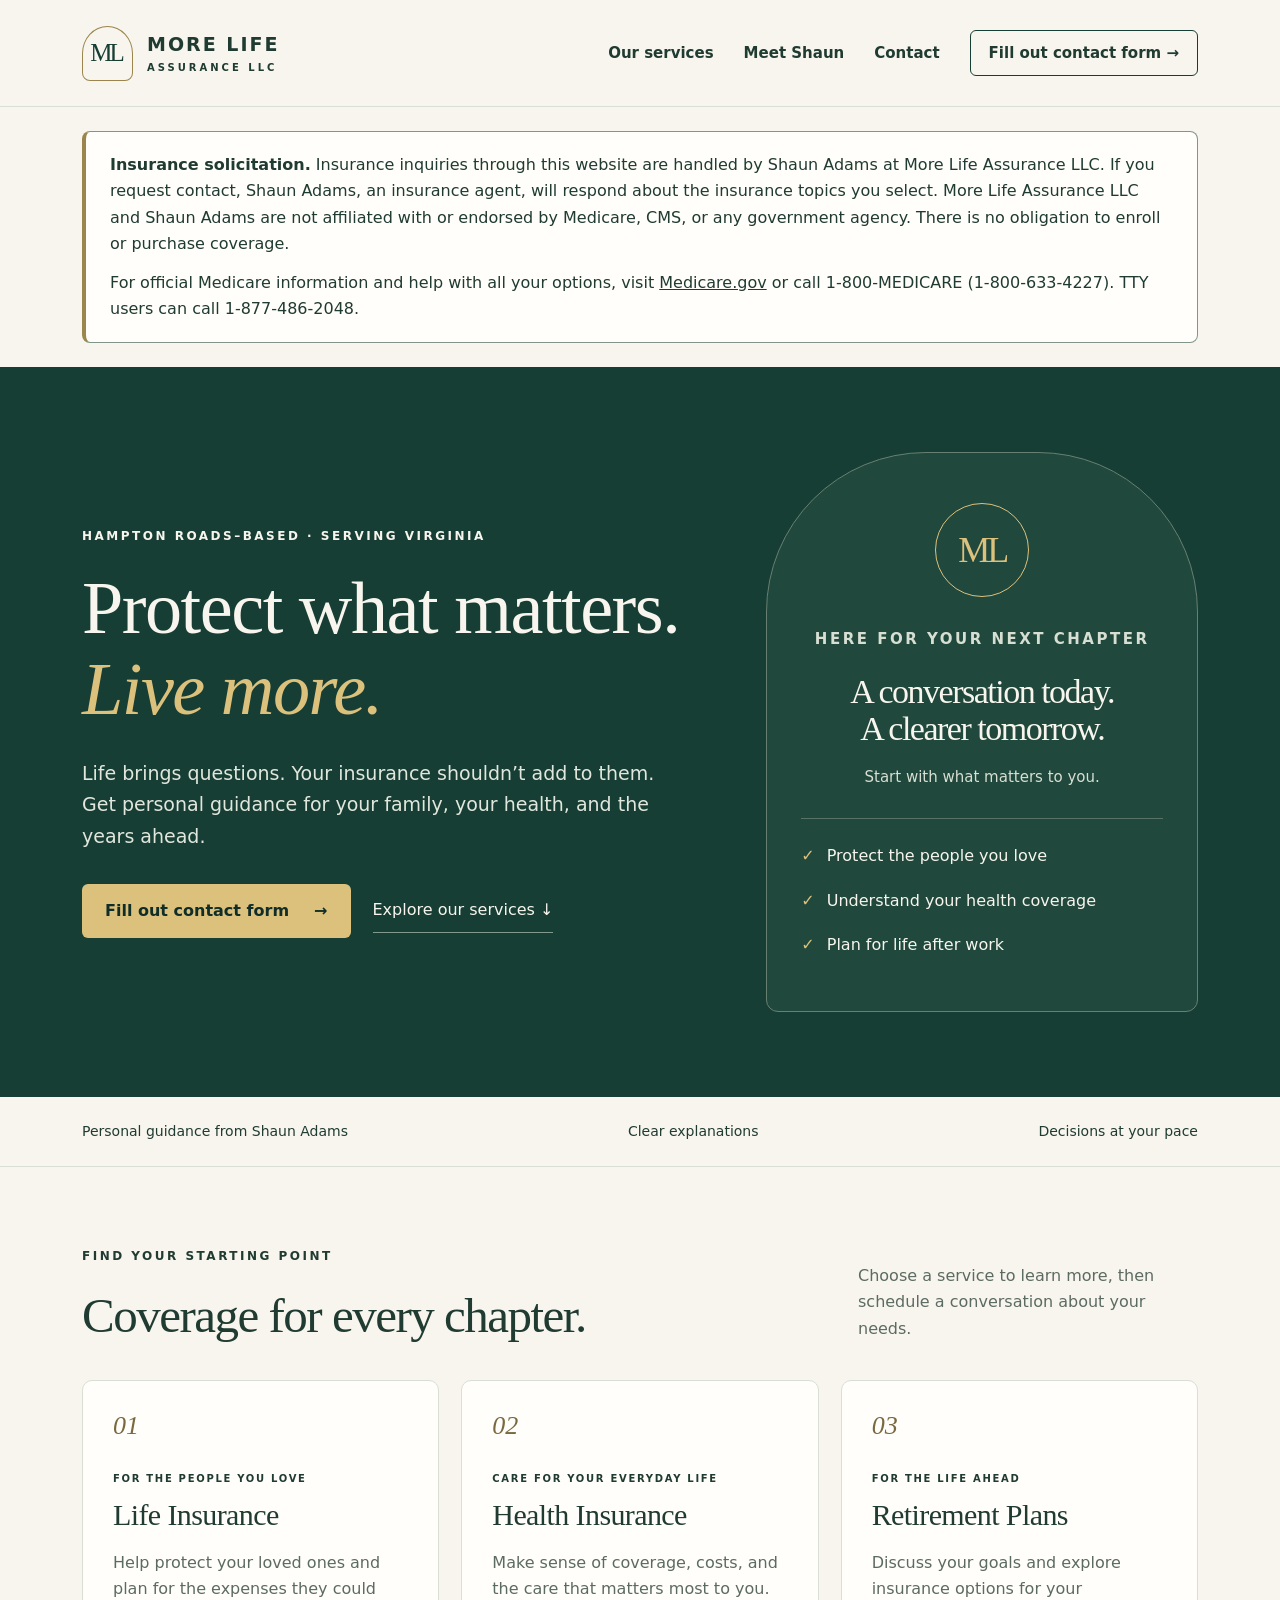
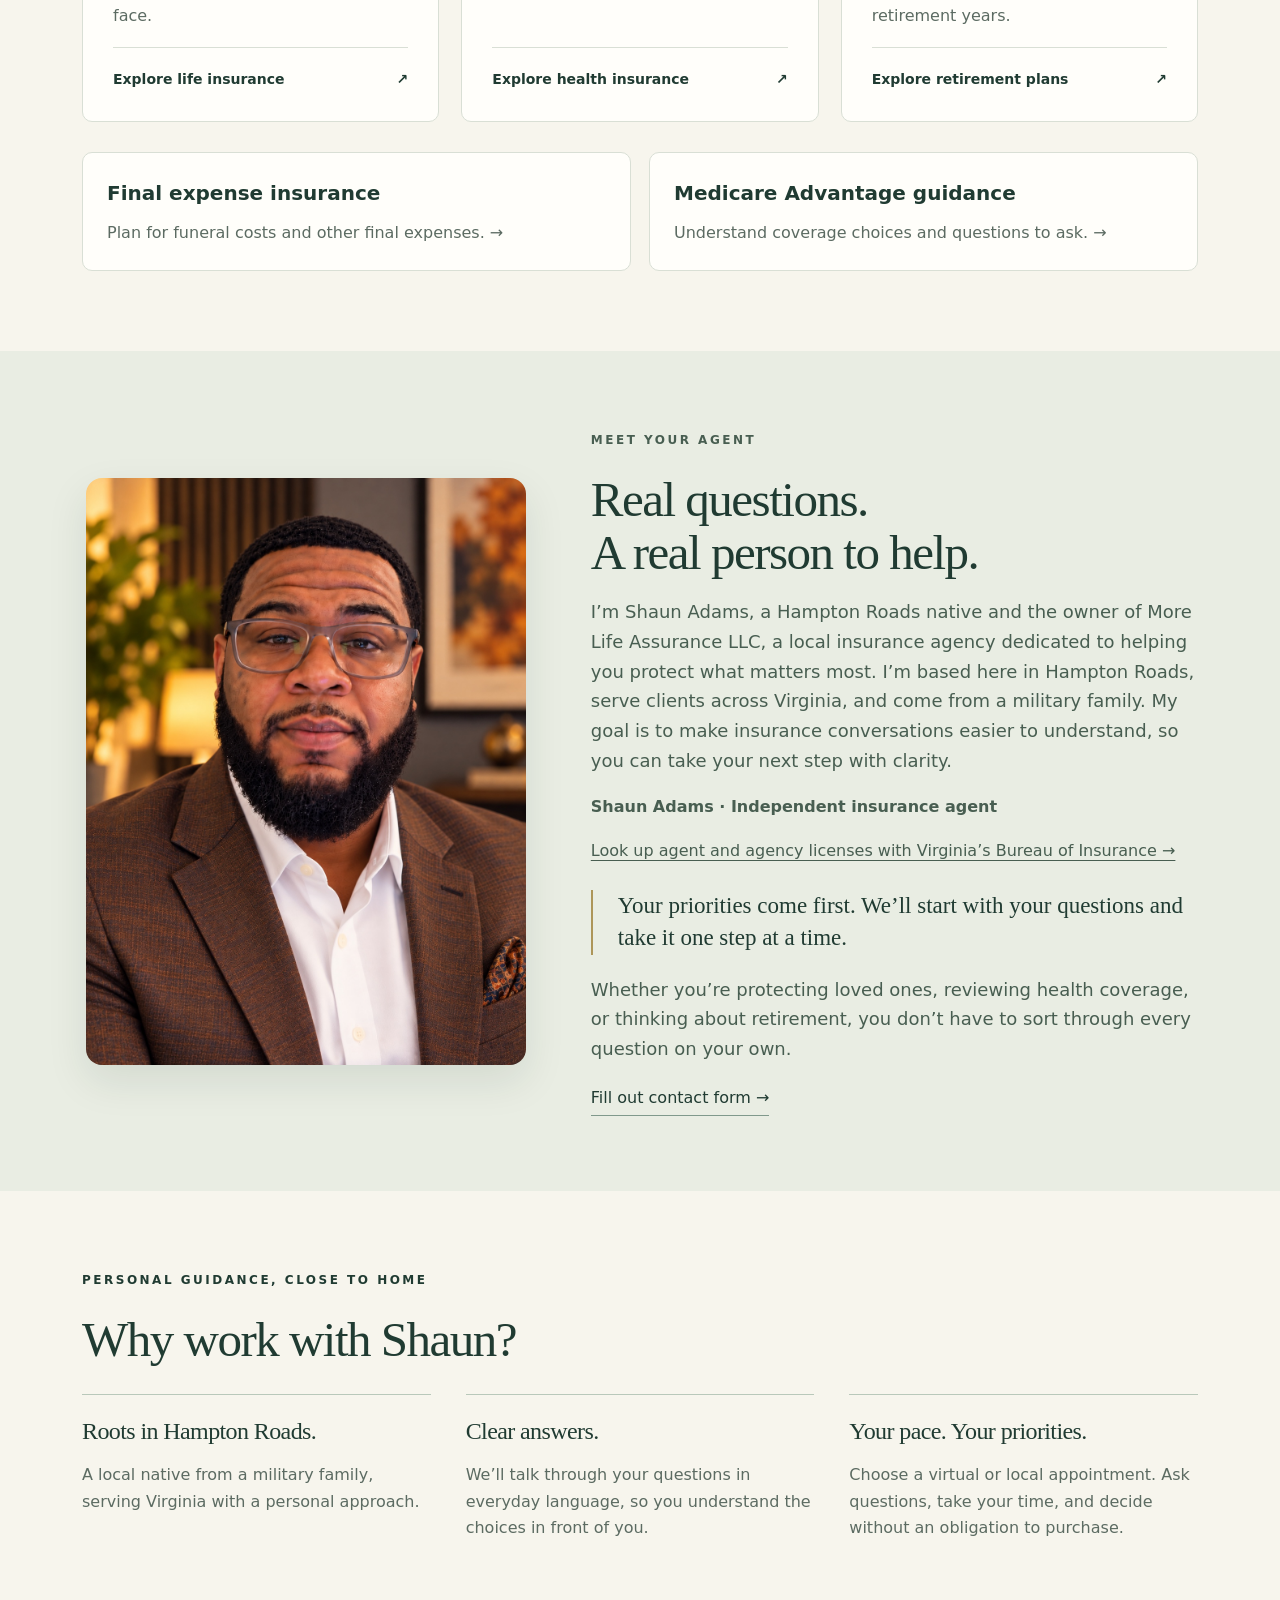
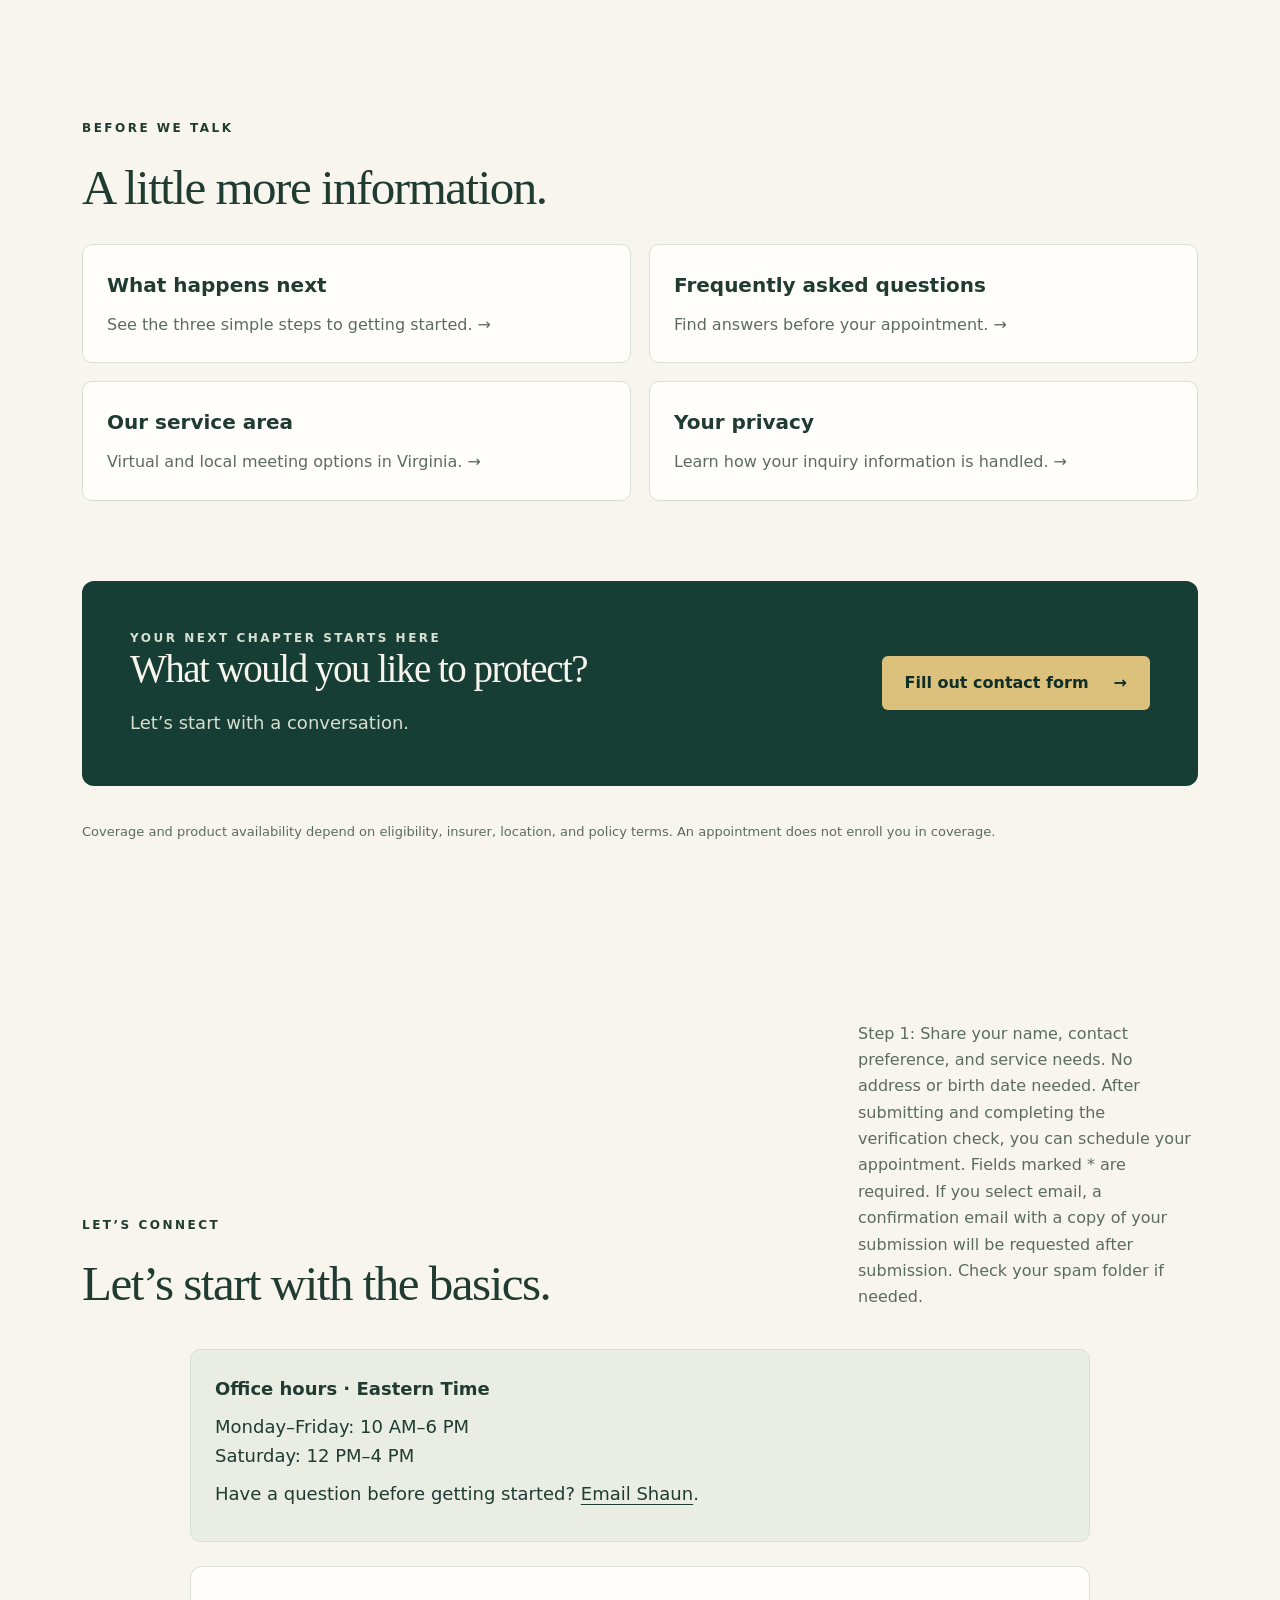
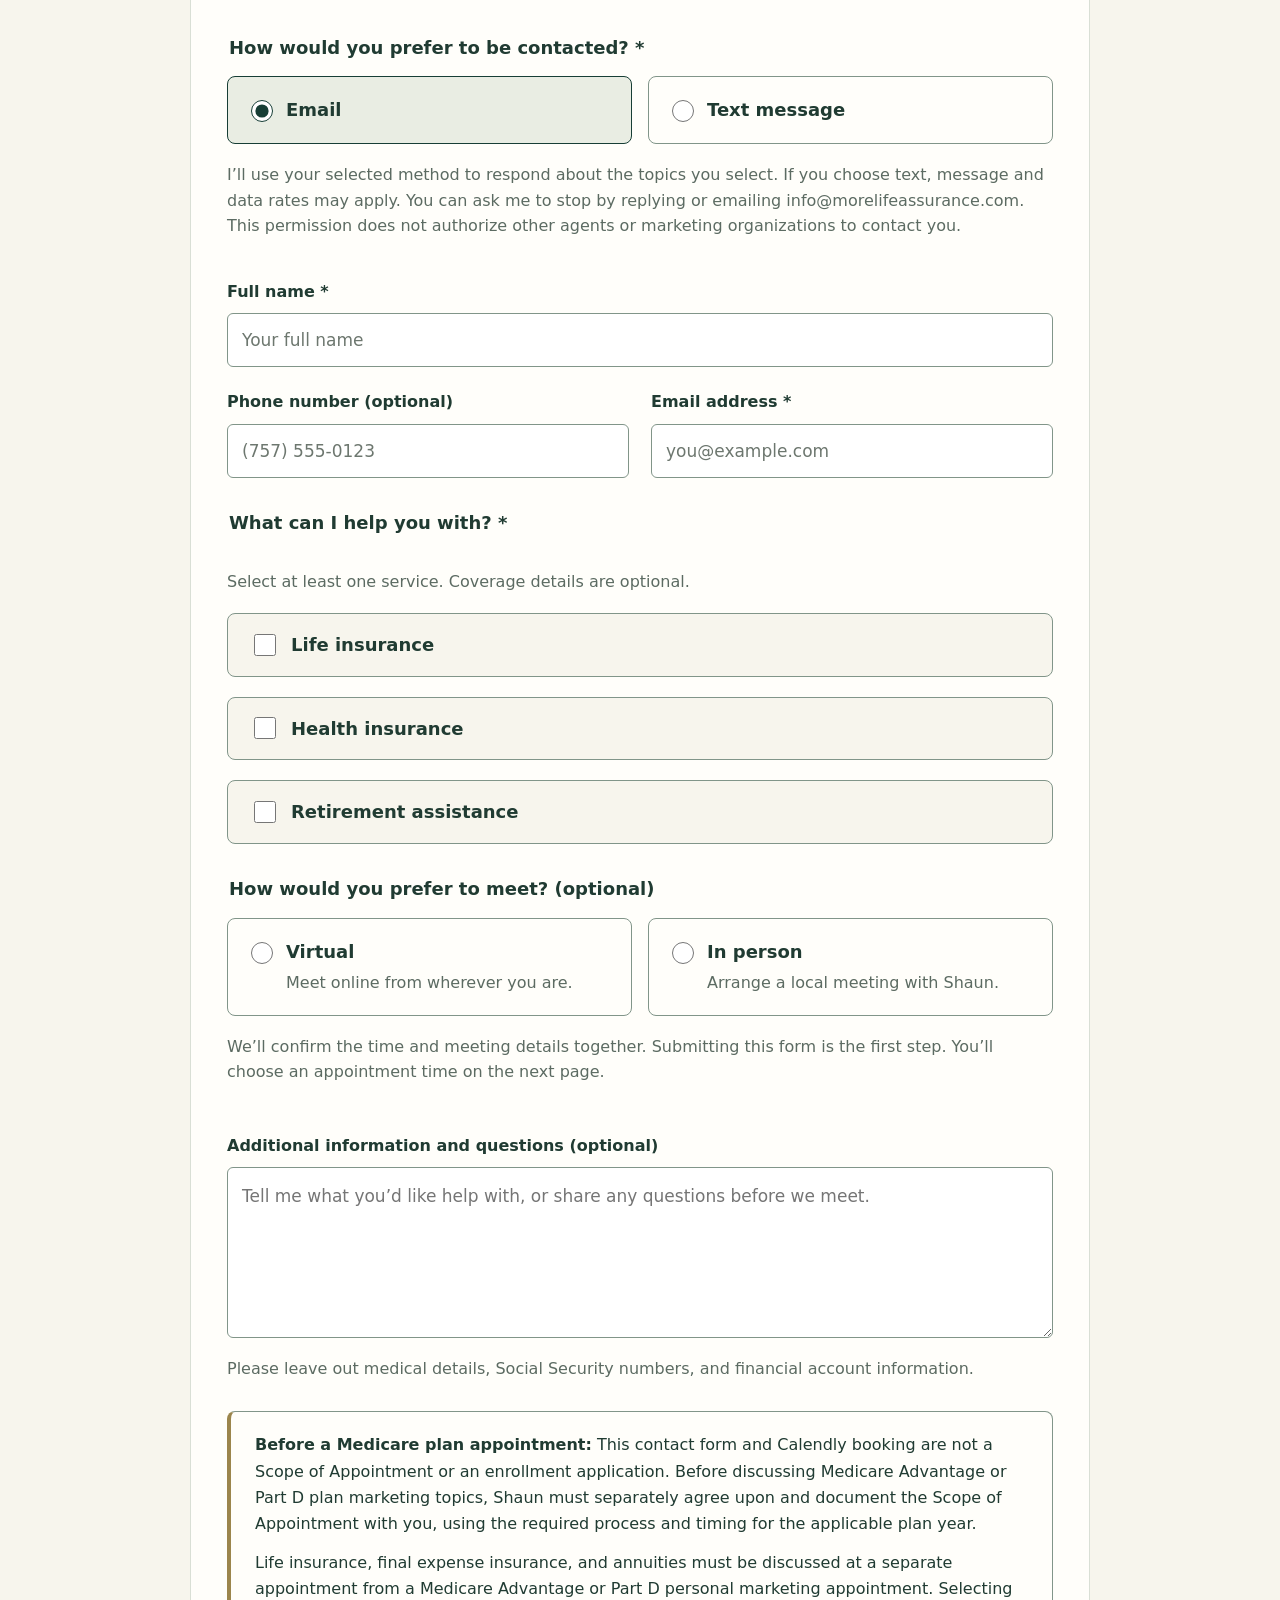
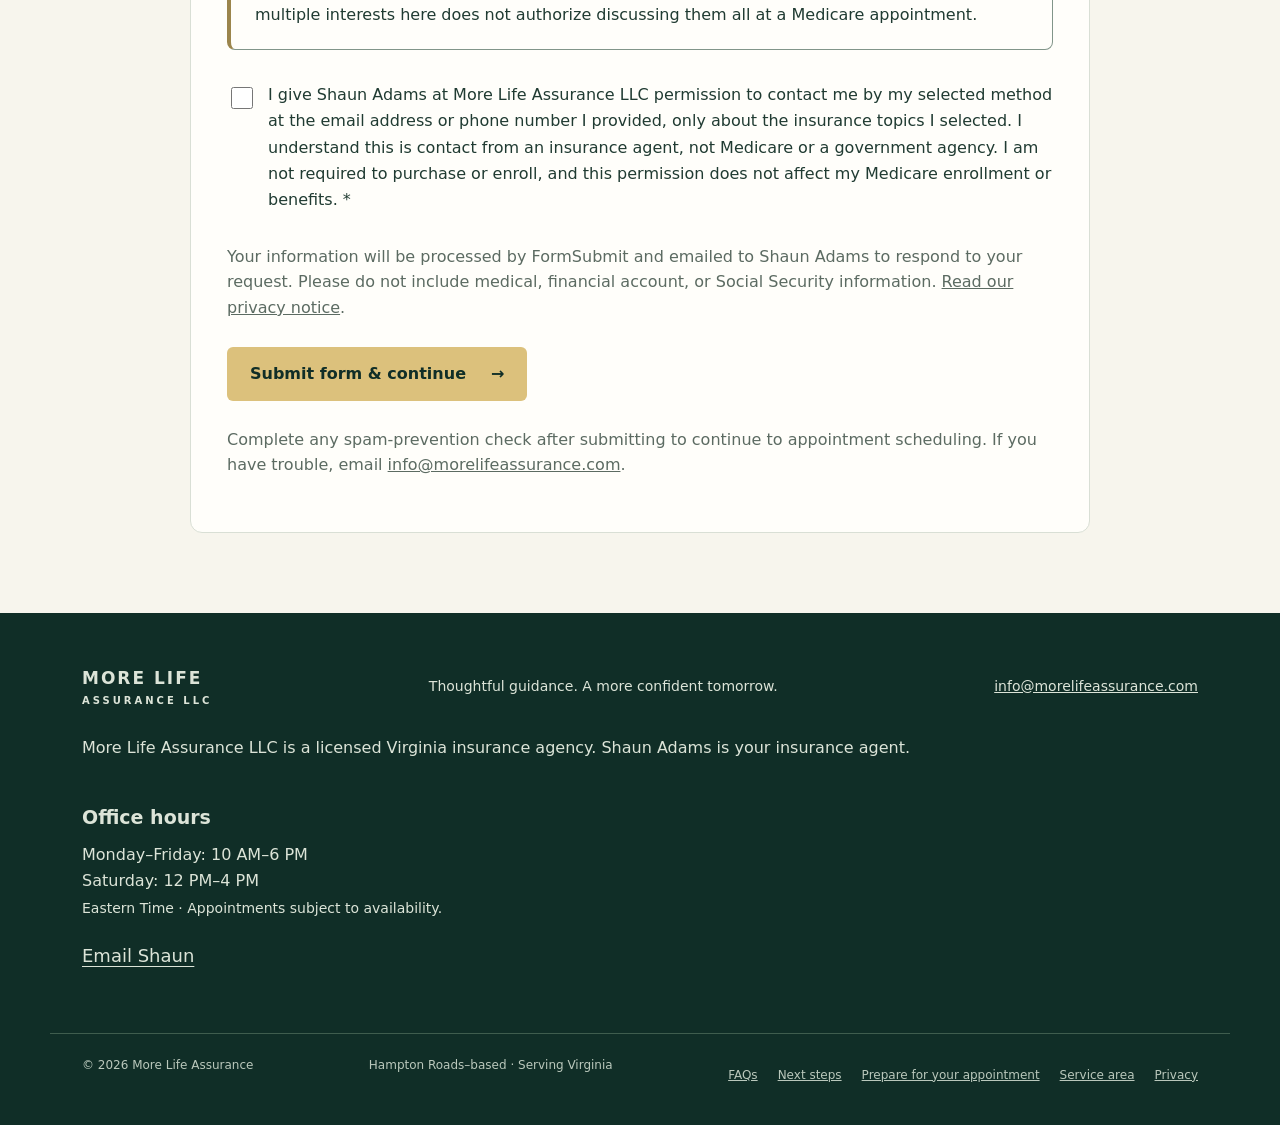
==== commit 4190656e: "Add office hours, appointment guide, contact confirmations and accessibility improvements" ====
--- a/index.html
+++ b/index.html
@@ -1 +1 @@
-<!doctype html><html lang="en"><head><meta charset="utf-8"><meta name="viewport" content="width=device-width,initial-scale=1"><meta name="description" content="Hampton Roads native Shaun Adams offers personal life insurance, Medicare and retirement insurance guidance across Virginia. Start with a short contact form."><meta name="theme-color" content="#173e35"><title>Virginia Life Insurance &amp; Medicare Guidance | More Life Assurance</title><link rel="stylesheet" href="/styles.css"><link rel="canonical" href="https://morelifeassurance.com/"><script type="application/ld+json">{"@context":"https://schema.org","@type":"InsuranceAgency","name":"More Life Assurance LLC","areaServed":{"@type":"State","name":"Virginia"},"url":"https://morelifeassurance.com/","image":"https://morelifeassurance.com/images/shaun-adams.jpeg","email":"info@morelifeassurance.com"}</script><meta name="google-site-verification" content="ewzDV7oIIIVSMsPGH_c63zKSAsbpLGOlb7ZAuJkkLxY"></head><body><a class="skip" href="#main">Skip to content</a><header class="header"><div class="wrap header-inner"><a class="brand" href="/"><span class="monogram" aria-hidden="true">ML</span><span>MORE LIFE<span class="brand-small">ASSURANCE LLC</span></span></a><nav aria-label="Main navigation"><a href="/#services">Our services</a><a href="/#about">Meet Shaun</a><a href="/#information-form">Contact</a><a class="nav-book" href="/#information-form">Fill out contact form <span aria-hidden="true">→</span></a></nav></div></header><main id="main"><div class="wrap disclosure-wrap"><aside class="compliance-notice" aria-label="Insurance disclosure"><p><strong>Insurance solicitation.</strong> Insurance inquiries through this website are handled by Shaun Adams at More Life Assurance LLC. If you request contact, Shaun Adams, an insurance agent, will respond about the insurance topics you select. More Life Assurance LLC and Shaun Adams are not affiliated with or endorsed by Medicare, CMS, or any government agency. There is no obligation to enroll or purchase coverage.</p><p>For official Medicare information and help with all your options, visit <a href="https://www.medicare.gov/">Medicare.gov</a> or call 1-800-MEDICARE (1-800-633-4227). TTY users can call 1-877-486-2048.</p></aside></div><section class="hero"><div class="wrap hero-grid"><div><p class="eyebrow">Hampton Roads–based · Serving Virginia</p><h1>Protect what matters.<br><em>Live more.</em></h1><p class="lead">Life brings questions. Your insurance shouldn’t add to them. Get personal guidance for your family, your health, and the years ahead.</p><div class="actions"><a class="button gold" href="/#information-form">Fill out contact form <span aria-hidden="true">→</span></a><a class="text-link" href="#services">Explore our services ↓</a></div></div><aside class="hero-aside"><div class="sun" aria-hidden="true">ML</div><p class="eyebrow">Here for your next chapter</p><h2>A conversation today.<br>A clearer tomorrow.</h2><p>Start with what matters to you.</p><div class="aside-items"><span>Protect the people you love</span><span>Understand your health coverage</span><span>Plan for life after work</span></div></aside></div></section><div class="intro-strip"><div class="wrap strip-inner"><span>Personal guidance from Shaun Adams</span><span>Clear explanations</span><span>Decisions at your pace</span></div></div><section class="section wrap" id="services"><div class="section-heading"><div><p class="eyebrow">Find your starting point</p><h2>Coverage for every chapter.</h2></div><p>Choose a service to learn more, then schedule a conversation about your needs.</p></div><div class="cards"><a class="service-card" href="/life-insurance.html"><span class="card-number">01</span><p class="eyebrow">For the people you love</p><h3>Life Insurance</h3><p>Help protect your loved ones and plan for the expenses they could face.</p><span class="card-link">Explore life insurance <span aria-hidden="true">↗</span></span></a><a class="service-card" href="/health-insurance.html"><span class="card-number">02</span><p class="eyebrow">Care for your everyday life</p><h3>Health Insurance</h3><p>Make sense of coverage, costs, and the care that matters most to you.</p><span class="card-link">Explore health insurance <span aria-hidden="true">↗</span></span></a><a class="service-card" href="/retirement-plans.html"><span class="card-number">03</span><p class="eyebrow">For the life ahead</p><h3>Retirement Plans</h3><p>Discuss your goals and explore insurance options for your retirement years.</p><span class="card-link">Explore retirement plans <span aria-hidden="true">↗</span></span></a></div><div class="information-links"><a href="/final-expense.html"><strong>Final expense insurance</strong><span>Plan for funeral costs and other final expenses. →</span></a><a href="/medicare.html"><strong>Medicare Advantage guidance</strong><span>Understand coverage choices and questions to ask. →</span></a></div></section><section class="section about" id="about"><div class="wrap about-grid"><figure class="agent-portrait"><img src="/images/shaun-adams.jpeg" alt="Shaun Adams, your local independent insurance agent" width="1086" height="1448" loading="lazy" decoding="async"></figure><div class="agent-bio"><p class="eyebrow">Meet your agent</p><h2>Real questions.<br>A real person to help.</h2><p>I’m Shaun Adams, a Hampton Roads native and the owner of More Life Assurance LLC, a local insurance agency dedicated to helping you protect what matters most. I’m based here in Hampton Roads, serve clients across Virginia, and come from a military family. My goal is to make insurance conversations easier to understand, so you can take your next step with clarity.</p><p class="signature">Shaun Adams · Independent insurance agent</p><div class="quote">Your priorities come first. We’ll start with your questions and take it one step at a time.</div><p>Whether you’re protecting loved ones, reviewing health coverage, or thinking about retirement, you don’t have to sort through every question on your own.</p><a class="text-link" href="/#information-form">Fill out contact form <span aria-hidden="true">→</span></a></div></div></section><section class="section wrap" id="why-shaun"><p class="eyebrow">Personal guidance, close to home</p><h2>Why work with Shaun?</h2><div class="steps"><div class="step"><h3>Roots in Hampton Roads.</h3><p>A local native from a military family, serving Virginia with a personal approach.</p></div><div class="step"><h3>Clear answers.</h3><p>We’ll talk through your questions in everyday language, so you understand the choices in front of you.</p></div><div class="step"><h3>Your pace. Your priorities.</h3><p>Choose a virtual or local appointment. Ask questions, take your time, and decide without an obligation to purchase.</p></div></div></section><section class="section wrap" id="helpful-information"><p class="eyebrow">Before we talk</p><h2>A little more information.</h2><div class="information-links"><a href="/next-steps.html"><strong>What happens next</strong><span>See the three simple steps to getting started. →</span></a><a href="/faq.html"><strong>Frequently asked questions</strong><span>Find answers before your appointment. →</span></a><a href="/service-area.html"><strong>Our service area</strong><span>Virtual and local meeting options in Virginia. →</span></a><a href="/privacy.html"><strong>Your privacy</strong><span>Learn how your inquiry information is handled. →</span></a></div></section><section class="section compact wrap" id="contact"><div class="cta"><div><p class="eyebrow">Your next chapter starts here</p><h2>What would you like to protect?</h2><p>Let’s start with a conversation.</p></div><a class="button gold" href="/#information-form">Fill out contact form <span aria-hidden="true">→</span></a></div><p class="note">Coverage and product availability depend on eligibility, insurer, location, and policy terms. An appointment does not enroll you in coverage.</p></section><section class="section wrap" id="information-form"><div class="section-heading"><div><p class="eyebrow">Let’s connect</p><h2>Let’s start with the basics.</h2></div><p>Step 1: Share your name, contact preference, and service needs. No address or birth date needed. After submitting and completing the verification check, you can schedule your appointment. Fields marked * are required.</p></div><form class="inquiry-form" action="https://formsubmit.co/info@morelifeassurance.com" method="POST"><input type="hidden" name="_subject" value="New More Life Assurance website inquiry"><input type="hidden" name="_template" value="table"><input type="hidden" name="contact_notice_version" value="2026-10-10-v4"><input type="hidden" name="_next" value="https://morelifeassurance.com/thank-you.html"><fieldset class="meeting-choice"><legend>How would you prefer to be contacted? *</legend><div class="radio-options"><label><input type="radio" name="contact_preference" value="Email" required checked><span>Email</span></label><label><input type="radio" name="contact_preference" value="Text message" required><span>Text message</span></label></div><p class="form-help">I’ll use your selected method to respond about the topics you select. If you choose text, message and data rates may apply. You can ask me to stop by replying or emailing info@morelifeassurance.com. This permission does not authorize other agents or marketing organizations to contact you.</p></fieldset><div class="form-grid"><div class="form-field full-width"><label for="full-name">Full name *</label><input id="full-name" name="name" type="text" autocomplete="name" placeholder="Your full name" maxlength="150" required></div><div class="form-field"><label for="phone" id="phone-label">Phone number (required for text)</label><input id="phone" name="phone" type="tel" autocomplete="tel" placeholder="(757) 555-0123" maxlength="30"></div><div class="form-field"><label for="email" id="email-label">Email address (required for email)</label><input id="email" name="email" type="email" autocomplete="email" placeholder="you@example.com" maxlength="150" required></div></div><fieldset class="meeting-choice"><legend>What can I help you with? *</legend><p class="form-help">Select at least one service. Coverage details are optional.</p><div class="service-needs"><div class="need-group" data-service="life_insurance"><label class="need-title"><input class="service-toggle" type="checkbox" name="needs_life_insurance" value="Yes"><span>Life insurance</span></label><details class="optional-coverage"><summary>Coverage details (optional)</summary><fieldset class="need-details"><legend>How much coverage are you interested in?</legend><p class="form-help">Choose a starting amount to discuss, not a quote. Use the questions box below if you need a different amount or aren’t sure.</p><div class="need-options"><label><input type="radio" name="life_coverage_amount" value="$10,000"><span>$10,000</span></label><label><input type="radio" name="life_coverage_amount" value="$25,000"><span>$25,000</span></label><label><input type="radio" name="life_coverage_amount" value="$50,000"><span>$50,000</span></label></div></fieldset></details></div><div class="need-group" data-service="health_insurance"><label class="need-title"><input class="service-toggle" type="checkbox" name="needs_health_insurance" value="Yes"><span>Health insurance</span></label><details class="optional-coverage"><summary>Coverage details (optional)</summary><fieldset class="need-details"><legend>What type of coverage interests you?</legend><p class="form-help">Select all that apply. We’ll discuss availability and the appropriate next steps.</p><div class="need-options"><label><input type="checkbox" name="health_coverage_type_1" value="Individual or family coverage"><span>Individual or family coverage</span></label><label><input type="checkbox" name="health_coverage_type_2" value="Medicare Advantage plans"><span>Medicare Advantage plans</span></label><label><input type="checkbox" name="health_coverage_type_3" value="Dental and vision coverage"><span>Dental and vision coverage</span></label></div></fieldset></details></div><div class="need-group" data-service="retirement_assistance"><label class="need-title"><input class="service-toggle" type="checkbox" name="needs_retirement_assistance" value="Yes"><span>Retirement assistance</span></label><details class="optional-coverage"><summary>Coverage details (optional)</summary><fieldset class="need-details"><legend>What are your retirement goals?</legend><p class="form-help">Select all that apply.</p><div class="need-options"><label><input type="checkbox" name="retirement_goal_1" value="Plan for retirement income"><span>Plan for retirement income</span></label><label><input type="checkbox" name="retirement_goal_2" value="Protect retirement savings"><span>Protect retirement savings</span></label><label><input type="checkbox" name="retirement_goal_3" value="Leave a legacy for loved ones"><span>Leave a legacy for loved ones</span></label></div></fieldset></details></div></div></fieldset><fieldset class="meeting-choice"><legend>How would you prefer to meet? (optional)</legend><div class="radio-options"><label><input type="radio" name="meeting_preference" value="Virtual"> <span>Virtual<span class="choice-help">Meet online from wherever you are.</span></span></label><label><input type="radio" name="meeting_preference" value="In person"> <span>In person<span class="choice-help">Arrange a local meeting with Shaun.</span></span></label></div><p class="form-help">We’ll confirm the time and meeting details together. Submitting this form is the first step. You’ll choose an appointment time on the next page.</p></fieldset><div class="form-field extra-info"><label for="additional-information">Additional information and questions (optional)</label><textarea id="additional-information" name="additional_information_and_questions" rows="5" maxlength="3000" aria-describedby="questions-help" placeholder="Tell me what you’d like help with, or share any questions before we meet."></textarea><p id="questions-help" class="form-help">Please leave out medical details, Social Security numbers, and financial account information.</p></div><aside class="compliance-notice"><p><strong>Before a Medicare plan appointment:</strong> This contact form and Calendly booking are not a Scope of Appointment or an enrollment application. Before discussing Medicare Advantage or Part D plan marketing topics, Shaun must separately agree upon and document the Scope of Appointment with you, using the required process and timing for the applicable plan year.</p><p>Life insurance, final expense insurance, and annuities must be discussed at a separate appointment from a Medicare Advantage or Part D personal marketing appointment. Selecting multiple interests here does not authorize discussing them all at a Medicare appointment.</p></aside><label class="contact-consent"><input type="checkbox" name="contact_permission" value="I give Shaun Adams at More Life Assurance LLC permission to contact me by my selected method at the email address or phone number I provided, only about the insurance topics I selected. I understand this is contact from an insurance agent, not Medicare or a government agency. I am not required to purchase or enroll, and this permission does not affect my Medicare enrollment or benefits." required><span>I give Shaun Adams at More Life Assurance LLC permission to contact me by my selected method at the email address or phone number I provided, only about the insurance topics I selected. I understand this is contact from an insurance agent, not Medicare or a government agency. I am not required to purchase or enroll, and this permission does not affect my Medicare enrollment or benefits. *</span></label><p class="form-help">Your information will be processed by FormSubmit and emailed to Shaun Adams to respond to your request. Please do not include medical, financial account, or Social Security information. <a href="/privacy.html">Read our privacy notice</a>.</p><button class="button gold" type="submit">Submit form &amp; continue <span aria-hidden="true">→</span></button><p class="form-help">Complete any spam-prevention check after submitting to continue to appointment scheduling. If you have trouble, email <a href="mailto:info@morelifeassurance.com">info@morelifeassurance.com</a>.</p></form></section></main><footer><div class="wrap footer-top"><a class="brand" href="/">MORE LIFE <span class="brand-small">ASSURANCE LLC</span></a><p>Thoughtful guidance. A more confident tomorrow.</p><a href="mailto:info@morelifeassurance.com">info@morelifeassurance.com</a></div><div class="wrap"><p style="font-size:16px">More Life Assurance LLC is a licensed Virginia insurance agency. Shaun Adams is your insurance agent.</p></div><div class="wrap footer-bottom"><span>© 2026 More Life Assurance</span><span>Hampton Roads–based · Serving Virginia</span><span class="footer-links"><a href="/faq.html">FAQs</a><a href="/next-steps.html">Next steps</a><a href="/service-area.html">Service area</a><a href="/privacy.html">Privacy</a></span></div></footer><script src="/contact-form.js" defer></script></body></html>+<!doctype html><html lang="en"><head><meta charset="utf-8"><meta name="viewport" content="width=device-width,initial-scale=1"><meta name="description" content="Hampton Roads native Shaun Adams offers personal life insurance, Medicare and retirement insurance guidance across Virginia. Start with a short contact form."><meta name="theme-color" content="#173e35"><title>Virginia Life Insurance &amp; Medicare Guidance | More Life Assurance</title><link rel="stylesheet" href="/styles.css"><link rel="canonical" href="https://morelifeassurance.com/"><script type="application/ld+json">{"@context":"https://schema.org","@type":"InsuranceAgency","name":"More Life Assurance LLC","areaServed":{"@type":"State","name":"Virginia"},"url":"https://morelifeassurance.com/","image":"https://morelifeassurance.com/images/shaun-adams.jpeg","email":"info@morelifeassurance.com"}</script><meta name="google-site-verification" content="ewzDV7oIIIVSMsPGH_c63zKSAsbpLGOlb7ZAuJkkLxY"></head><body><a class="skip" href="#main">Skip to content</a><header class="header"><div class="wrap header-inner"><a class="brand" href="/"><span class="monogram" aria-hidden="true">ML</span><span>MORE LIFE<span class="brand-small">ASSURANCE LLC</span></span></a><nav aria-label="Main navigation"><a href="/#services">Our services</a><a href="/#about">Meet Shaun</a><a href="/#information-form">Contact</a><a class="nav-book" href="/#information-form">Fill out contact form <span aria-hidden="true">→</span></a></nav></div></header><main id="main"><div class="wrap disclosure-wrap"><aside class="compliance-notice" aria-label="Insurance disclosure"><p><strong>Insurance solicitation.</strong> Insurance inquiries through this website are handled by Shaun Adams at More Life Assurance LLC. If you request contact, Shaun Adams, an insurance agent, will respond about the insurance topics you select. More Life Assurance LLC and Shaun Adams are not affiliated with or endorsed by Medicare, CMS, or any government agency. There is no obligation to enroll or purchase coverage.</p><p>For official Medicare information and help with all your options, visit <a href="https://www.medicare.gov/">Medicare.gov</a> or call 1-800-MEDICARE (1-800-633-4227). TTY users can call 1-877-486-2048.</p></aside></div><section class="hero"><div class="wrap hero-grid"><div><p class="eyebrow">Hampton Roads–based · Serving Virginia</p><h1>Protect what matters.<br><em>Live more.</em></h1><p class="lead">Life brings questions. Your insurance shouldn’t add to them. Get personal guidance for your family, your health, and the years ahead.</p><div class="actions"><a class="button gold" href="/#information-form">Fill out contact form <span aria-hidden="true">→</span></a><a class="text-link" href="#services">Explore our services ↓</a></div></div><aside class="hero-aside"><div class="sun" aria-hidden="true">ML</div><p class="eyebrow">Here for your next chapter</p><h2>A conversation today.<br>A clearer tomorrow.</h2><p>Start with what matters to you.</p><div class="aside-items"><span>Protect the people you love</span><span>Understand your health coverage</span><span>Plan for life after work</span></div></aside></div></section><div class="intro-strip"><div class="wrap strip-inner"><span>Personal guidance from Shaun Adams</span><span>Clear explanations</span><span>Decisions at your pace</span></div></div><section class="section wrap" id="services"><div class="section-heading"><div><p class="eyebrow">Find your starting point</p><h2>Coverage for every chapter.</h2></div><p>Choose a service to learn more, then schedule a conversation about your needs.</p></div><div class="cards"><a class="service-card" href="/life-insurance.html"><span class="card-number">01</span><p class="eyebrow">For the people you love</p><h3>Life Insurance</h3><p>Help protect your loved ones and plan for the expenses they could face.</p><span class="card-link">Explore life insurance <span aria-hidden="true">↗</span></span></a><a class="service-card" href="/health-insurance.html"><span class="card-number">02</span><p class="eyebrow">Care for your everyday life</p><h3>Health Insurance</h3><p>Make sense of coverage, costs, and the care that matters most to you.</p><span class="card-link">Explore health insurance <span aria-hidden="true">↗</span></span></a><a class="service-card" href="/retirement-plans.html"><span class="card-number">03</span><p class="eyebrow">For the life ahead</p><h3>Retirement Plans</h3><p>Discuss your goals and explore insurance options for your retirement years.</p><span class="card-link">Explore retirement plans <span aria-hidden="true">↗</span></span></a></div><div class="information-links"><a href="/final-expense.html"><strong>Final expense insurance</strong><span>Plan for funeral costs and other final expenses. →</span></a><a href="/medicare.html"><strong>Medicare Advantage guidance</strong><span>Understand coverage choices and questions to ask. →</span></a></div></section><section class="section about" id="about"><div class="wrap about-grid"><figure class="agent-portrait"><img src="/images/shaun-adams.jpeg" alt="Shaun Adams, your local independent insurance agent" width="1086" height="1448" loading="lazy" decoding="async"></figure><div class="agent-bio"><p class="eyebrow">Meet your agent</p><h2>Real questions.<br>A real person to help.</h2><p>I’m Shaun Adams, a Hampton Roads native and the owner of More Life Assurance LLC, a local insurance agency dedicated to helping you protect what matters most. I’m based here in Hampton Roads, serve clients across Virginia, and come from a military family. My goal is to make insurance conversations easier to understand, so you can take your next step with clarity.</p><p class="signature">Shaun Adams · Independent insurance agent</p><p class="credential-link"><a href="https://www.scc.virginia.gov/boi/consumerinquiry/search.aspx?searchType=agent">Look up agent and agency licenses with Virginia’s Bureau of Insurance →</a></p><div class="quote">Your priorities come first. We’ll start with your questions and take it one step at a time.</div><p>Whether you’re protecting loved ones, reviewing health coverage, or thinking about retirement, you don’t have to sort through every question on your own.</p><a class="text-link" href="/#information-form">Fill out contact form <span aria-hidden="true">→</span></a></div></div></section><section class="section wrap" id="why-shaun"><p class="eyebrow">Personal guidance, close to home</p><h2>Why work with Shaun?</h2><div class="steps"><div class="step"><h3>Roots in Hampton Roads.</h3><p>A local native from a military family, serving Virginia with a personal approach.</p></div><div class="step"><h3>Clear answers.</h3><p>We’ll talk through your questions in everyday language, so you understand the choices in front of you.</p></div><div class="step"><h3>Your pace. Your priorities.</h3><p>Choose a virtual or local appointment. Ask questions, take your time, and decide without an obligation to purchase.</p></div></div></section><section class="section wrap" id="helpful-information"><p class="eyebrow">Before we talk</p><h2>A little more information.</h2><div class="information-links"><a href="/next-steps.html"><strong>What happens next</strong><span>See the three simple steps to getting started. →</span></a><a href="/faq.html"><strong>Frequently asked questions</strong><span>Find answers before your appointment. →</span></a><a href="/service-area.html"><strong>Our service area</strong><span>Virtual and local meeting options in Virginia. →</span></a><a href="/privacy.html"><strong>Your privacy</strong><span>Learn how your inquiry information is handled. →</span></a></div></section><section class="section compact wrap" id="contact"><div class="cta"><div><p class="eyebrow">Your next chapter starts here</p><h2>What would you like to protect?</h2><p>Let’s start with a conversation.</p></div><a class="button gold" href="/#information-form">Fill out contact form <span aria-hidden="true">→</span></a></div><p class="note">Coverage and product availability depend on eligibility, insurer, location, and policy terms. An appointment does not enroll you in coverage.</p></section><section class="section wrap" id="information-form"><div class="section-heading"><div><p class="eyebrow">Let’s connect</p><h2>Let’s start with the basics.</h2></div><p>Step 1: Share your name, contact preference, and service needs. No address or birth date needed. After submitting and completing the verification check, you can schedule your appointment. Fields marked * are required. If you select email, a confirmation email with a copy of your submission will be requested after submission. Check your spam folder if needed.</p></div><aside class="contact-hours"><strong>Office hours · Eastern Time</strong><p>Monday–Friday: 10 AM–6 PM<br>Saturday: 12 PM–4 PM</p><p>Have a question before getting started? <a href="mailto:info@morelifeassurance.com">Email Shaun</a>.</p></aside><form class="inquiry-form" action="https://formsubmit.co/info@morelifeassurance.com" method="POST"><p id="form-error" class="form-error" role="alert" hidden></p><input type="hidden" name="_subject" value="New More Life Assurance website inquiry"><input type="hidden" name="_template" value="table"><input id="email-confirmation" type="hidden" name="_autoresponse" value="Thank you for contacting More Life Assurance LLC. Your inquiry has been submitted. If you have not already booked, visit https://morelifeassurance.com/thank-you.html to choose an appointment time. An inquiry is not an appointment confirmation or insurance enrollment. Office hours: Monday-Friday 10 AM-6 PM and Saturday 12 PM-4 PM, Eastern Time. Prepare for your conversation at https://morelifeassurance.com/appointment-preparation.html. For questions, email info@morelifeassurance.com. Please do not email medical details, Social Security numbers, or financial account information."><input type="hidden" name="contact_notice_version" value="2026-10-10-v4"><input type="hidden" name="_next" value="https://morelifeassurance.com/thank-you.html"><fieldset class="meeting-choice"><legend>How would you prefer to be contacted? *</legend><div class="radio-options"><label><input type="radio" name="contact_preference" value="Email" required checked><span>Email</span></label><label><input type="radio" name="contact_preference" value="Text message" required><span>Text message</span></label></div><p class="form-help">I’ll use your selected method to respond about the topics you select. If you choose text, message and data rates may apply. You can ask me to stop by replying or emailing info@morelifeassurance.com. This permission does not authorize other agents or marketing organizations to contact you.</p></fieldset><div class="form-grid"><div class="form-field full-width"><label for="full-name">Full name *</label><input id="full-name" name="name" type="text" autocomplete="name" placeholder="Your full name" maxlength="150" required></div><div class="form-field"><label for="phone" id="phone-label">Phone number (required for text)</label><input id="phone" name="phone" type="tel" autocomplete="tel" placeholder="(757) 555-0123" maxlength="30"></div><div class="form-field"><label for="email" id="email-label">Email address (required for email)</label><input id="email" name="email" type="email" autocomplete="email" placeholder="you@example.com" maxlength="150" required></div></div><fieldset class="meeting-choice"><legend>What can I help you with? *</legend><p class="form-help">Select at least one service. Coverage details are optional.</p><div class="service-needs"><div class="need-group" data-service="life_insurance"><label class="need-title"><input class="service-toggle" type="checkbox" name="needs_life_insurance" value="Yes"><span>Life insurance</span></label><details class="optional-coverage"><summary>Coverage details (optional)</summary><fieldset class="need-details"><legend>How much coverage are you interested in?</legend><p class="form-help">Choose a starting amount to discuss, not a quote. Select an amount or choose “Help me decide.” Availability depends on the policy and eligibility.</p><div class="need-options"><label><input type="radio" name="life_coverage_amount" value="$10,000"><span>$10,000</span></label><label><input type="radio" name="life_coverage_amount" value="$25,000"><span>$25,000</span></label><label><input type="radio" name="life_coverage_amount" value="$50,000"><span>$50,000</span></label><label><input type="radio" name="life_coverage_amount" value="$100,000"><span>$100,000</span></label><label><input type="radio" name="life_coverage_amount" value="$250,000"><span>$250,000</span></label><label><input type="radio" name="life_coverage_amount" value="$500,000 or more"><span>$500,000 or more</span></label><label><input type="radio" name="life_coverage_amount" value="Help me decide"><span>Help me decide</span></label></div></fieldset></details></div><div class="need-group" data-service="health_insurance"><label class="need-title"><input class="service-toggle" type="checkbox" name="needs_health_insurance" value="Yes"><span>Health insurance</span></label><details class="optional-coverage"><summary>Coverage details (optional)</summary><fieldset class="need-details"><legend>What type of coverage interests you?</legend><p class="form-help">Select all that apply. We’ll discuss availability and the appropriate next steps.</p><div class="need-options"><label><input type="checkbox" name="health_coverage_type_1" value="Individual or family coverage"><span>Individual or family coverage</span></label><label><input type="checkbox" name="health_coverage_type_2" value="Medicare Advantage plans"><span>Medicare Advantage plans</span></label><label><input type="checkbox" name="health_coverage_type_3" value="Dental and vision coverage"><span>Dental and vision coverage</span></label></div></fieldset></details></div><div class="need-group" data-service="retirement_assistance"><label class="need-title"><input class="service-toggle" type="checkbox" name="needs_retirement_assistance" value="Yes"><span>Retirement assistance</span></label><details class="optional-coverage"><summary>Coverage details (optional)</summary><fieldset class="need-details"><legend>What are your retirement goals?</legend><p class="form-help">Select all that apply.</p><div class="need-options"><label><input type="checkbox" name="retirement_goal_1" value="Plan for retirement income"><span>Plan for retirement income</span></label><label><input type="checkbox" name="retirement_goal_2" value="Protect retirement savings"><span>Protect retirement savings</span></label><label><input type="checkbox" name="retirement_goal_3" value="Leave a legacy for loved ones"><span>Leave a legacy for loved ones</span></label></div></fieldset></details></div></div></fieldset><fieldset class="meeting-choice"><legend>How would you prefer to meet? (optional)</legend><div class="radio-options"><label><input type="radio" name="meeting_preference" value="Virtual"> <span>Virtual<span class="choice-help">Meet online from wherever you are.</span></span></label><label><input type="radio" name="meeting_preference" value="In person"> <span>In person<span class="choice-help">Arrange a local meeting with Shaun.</span></span></label></div><p class="form-help">We’ll confirm the time and meeting details together. Submitting this form is the first step. You’ll choose an appointment time on the next page.</p></fieldset><div class="form-field extra-info"><label for="additional-information">Additional information and questions (optional)</label><textarea id="additional-information" name="additional_information_and_questions" rows="5" maxlength="3000" aria-describedby="questions-help" placeholder="Tell me what you’d like help with, or share any questions before we meet."></textarea><p id="questions-help" class="form-help">Please leave out medical details, Social Security numbers, and financial account information.</p></div><aside class="compliance-notice"><p><strong>Before a Medicare plan appointment:</strong> This contact form and Calendly booking are not a Scope of Appointment or an enrollment application. Before discussing Medicare Advantage or Part D plan marketing topics, Shaun must separately agree upon and document the Scope of Appointment with you, using the required process and timing for the applicable plan year.</p><p>Life insurance, final expense insurance, and annuities must be discussed at a separate appointment from a Medicare Advantage or Part D personal marketing appointment. Selecting multiple interests here does not authorize discussing them all at a Medicare appointment.</p></aside><label class="contact-consent"><input type="checkbox" name="contact_permission" value="I give Shaun Adams at More Life Assurance LLC permission to contact me by my selected method at the email address or phone number I provided, only about the insurance topics I selected. I understand this is contact from an insurance agent, not Medicare or a government agency. I am not required to purchase or enroll, and this permission does not affect my Medicare enrollment or benefits." required><span>I give Shaun Adams at More Life Assurance LLC permission to contact me by my selected method at the email address or phone number I provided, only about the insurance topics I selected. I understand this is contact from an insurance agent, not Medicare or a government agency. I am not required to purchase or enroll, and this permission does not affect my Medicare enrollment or benefits. *</span></label><p class="form-help">Your information will be processed by FormSubmit and emailed to Shaun Adams to respond to your request. Please do not include medical, financial account, or Social Security information. <a href="/privacy.html">Read our privacy notice</a>.</p><button class="button gold" type="submit">Submit form &amp; continue <span aria-hidden="true">→</span></button><p class="form-help">Complete any spam-prevention check after submitting to continue to appointment scheduling. If you have trouble, email <a href="mailto:info@morelifeassurance.com">info@morelifeassurance.com</a>.</p></form></section></main><footer><div class="wrap footer-top"><a class="brand" href="/">MORE LIFE <span class="brand-small">ASSURANCE LLC</span></a><p>Thoughtful guidance. A more confident tomorrow.</p><a href="mailto:info@morelifeassurance.com">info@morelifeassurance.com</a></div><div class="wrap"><p style="font-size:16px">More Life Assurance LLC is a licensed Virginia insurance agency. Shaun Adams is your insurance agent.</p></div><section class="wrap office-hours" aria-label="Office hours"><h2>Office hours</h2><p>Monday–Friday: 10 AM–6 PM<br>Saturday: 12 PM–4 PM<br><span>Eastern Time · Appointments subject to availability.</span></p><a href="mailto:info@morelifeassurance.com">Email Shaun</a></section><div class="wrap footer-bottom"><span>© 2026 More Life Assurance</span><span>Hampton Roads–based · Serving Virginia</span><span class="footer-links"><a href="/faq.html">FAQs</a><a href="/next-steps.html">Next steps</a><a href="/appointment-preparation.html">Prepare for your appointment</a><a href="/service-area.html">Service area</a><a href="/privacy.html">Privacy</a></span></div></footer><script src="/contact-form.js" defer></script><div class="mobile-start"><a class="button gold" href="/#information-form">Get started <span aria-hidden="true">→</span></a></div></body></html>
--- a/styles.css
+++ b/styles.css
@@ -21,3 +21,19 @@
 
 /* Readable insurance and Medicare disclosures */
 .disclosure-wrap{padding-top:24px;padding-bottom:24px}.compliance-notice{border:1px solid #819589;border-left:4px solid #9b854c;border-radius:8px;background:#fffefa;color:var(--ink);padding:20px 24px;margin:20px 0;font-size:16px;line-height:1.65}.compliance-notice p{margin:0 0 12px}.compliance-notice p:last-child{margin-bottom:0}.compliance-notice a{text-decoration:underline}.disclosure-wrap .compliance-notice{margin:0}@media(max-width:650px){.compliance-notice{padding:18px}}
+
+/* Contact details and accessible mobile navigation */
+.office-hours{padding-top:24px;padding-bottom:20px}.office-hours h2{font:600 19px/1.5 system-ui,sans-serif;letter-spacing:0}.office-hours p{font-size:16px;margin:10px 0}.office-hours span{font-size:14px}.office-hours a,.credential-link a,.contact-hours a{text-decoration:underline;text-underline-offset:4px}.contact-hours{max-width:900px;margin:0 auto 24px;padding:24px;border:1px solid var(--line);border-radius:10px;background:#e9ede3}.contact-hours p{margin:8px 0}.credential-link{font-size:16px}.mobile-start{display:none}
+a,button,input,textarea,summary{touch-action:manipulation}
+:focus-visible{outline:3px solid #a87820;outline-offset:4px}
+footer :focus-visible,.mobile-start :focus-visible{outline-color:#fff}
+footer a{display:inline-block;min-height:44px;padding-block:10px}
+.footer-top .brand{display:block}.footer-top a{max-width:100%}
+.form-help,.choice-help{font-size:16px}
+.inquiry-form input[type="checkbox"],.inquiry-form input[type="radio"]{min-width:22px;min-height:22px}
+.contact-consent{padding-block:12px}
+.form-field input:user-invalid,.form-field textarea:user-invalid{border:2px solid #9a3025}
+.form-error{color:#84251d;border-left:4px solid #84251d;padding:12px 16px;background:#fff4ef}
+.form-error[hidden]{display:none}
+@media(max-width:650px){body:has(.mobile-start){padding-bottom:calc(86px + env(safe-area-inset-bottom))}.mobile-start{display:block;position:fixed;bottom:0;left:0;right:0;z-index:20;background:var(--deep);padding:12px max(20px,env(safe-area-inset-right)) calc(12px + env(safe-area-inset-bottom)) max(20px,env(safe-area-inset-left));box-shadow:0 -2px 12px #102e2726}.mobile-start .button{width:100%}body:has(.inquiry-form:focus-within) .mobile-start{display:none}html{scroll-padding-bottom:110px}.footer-links{gap:8px 20px}.hero h1{font-size:clamp(38px,10vw,48px)}.actions>*{max-width:100%}.inquiry-form .button{width:100%}.radio-options>label{min-height:48px}.office-hours h2{font-size:20px}}
+@media(forced-colors:active){.button,.service-card,.mobile-start{border:1px solid ButtonText}}
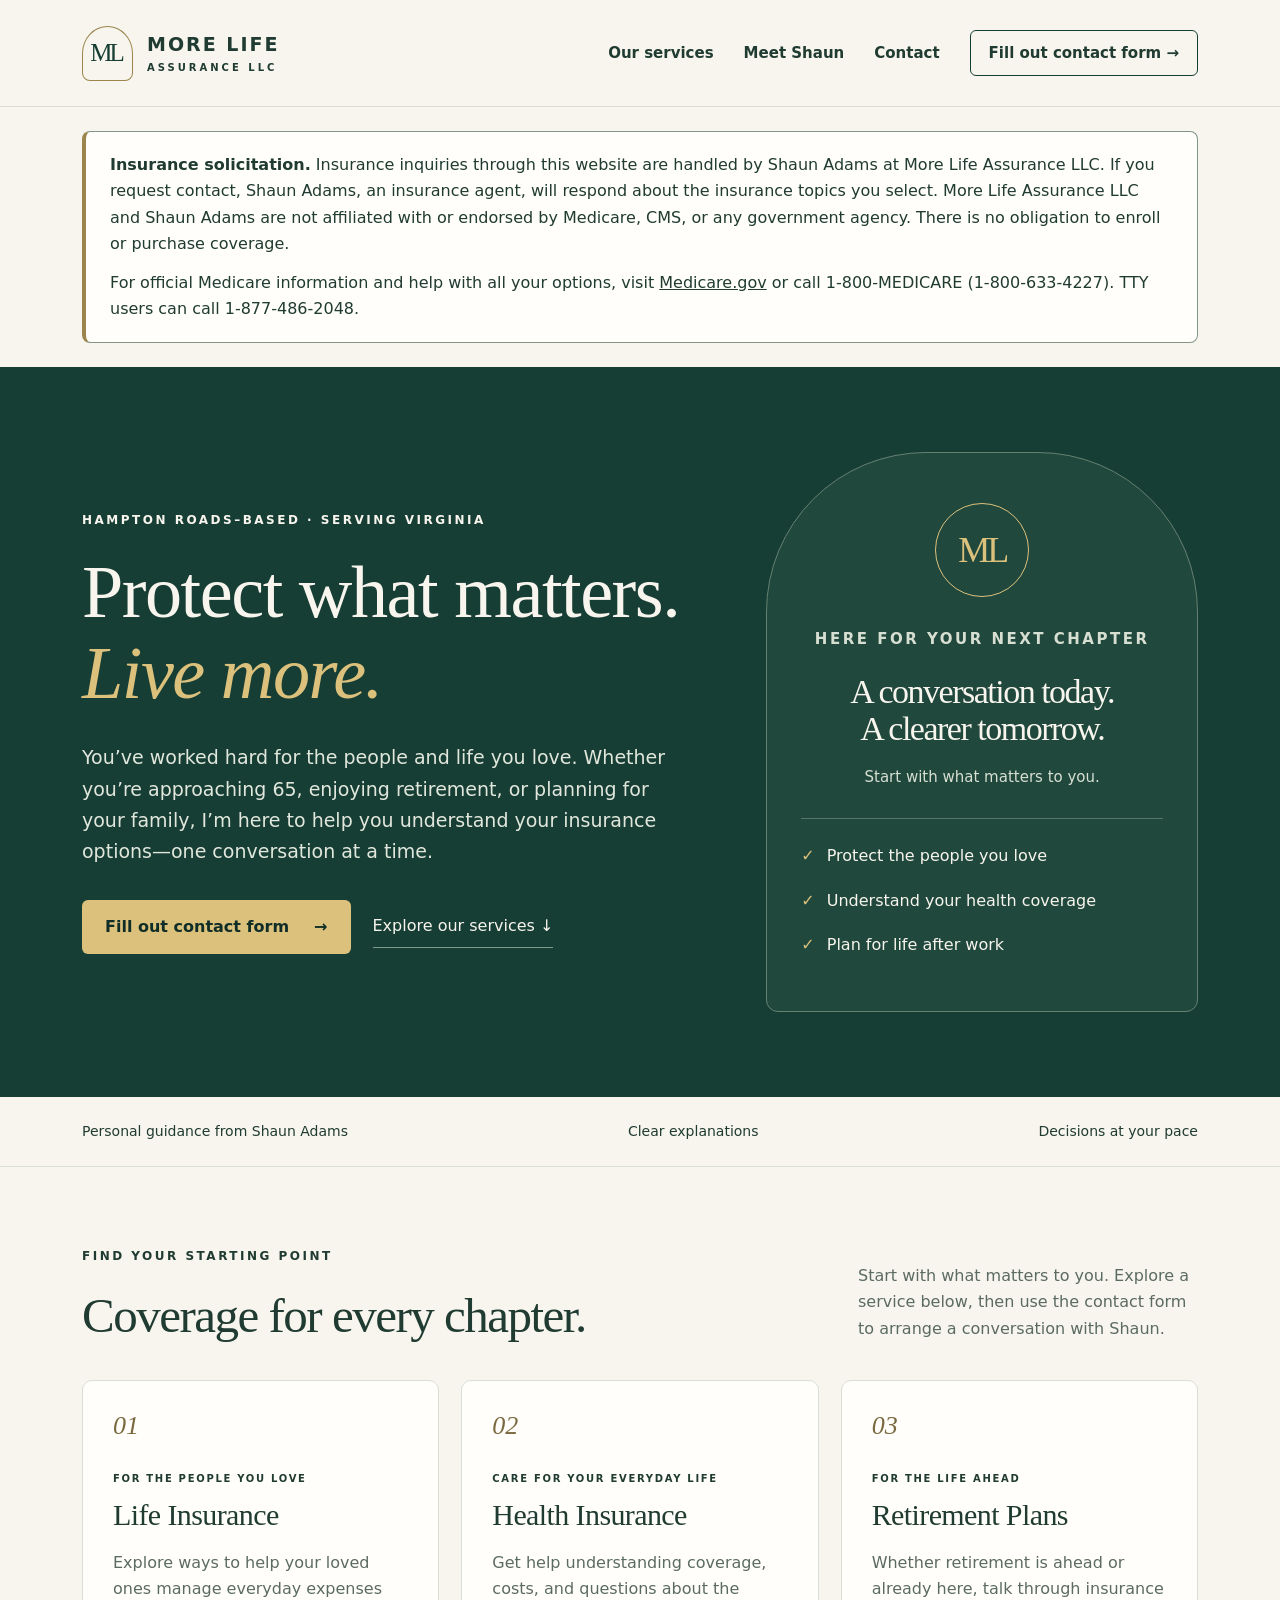
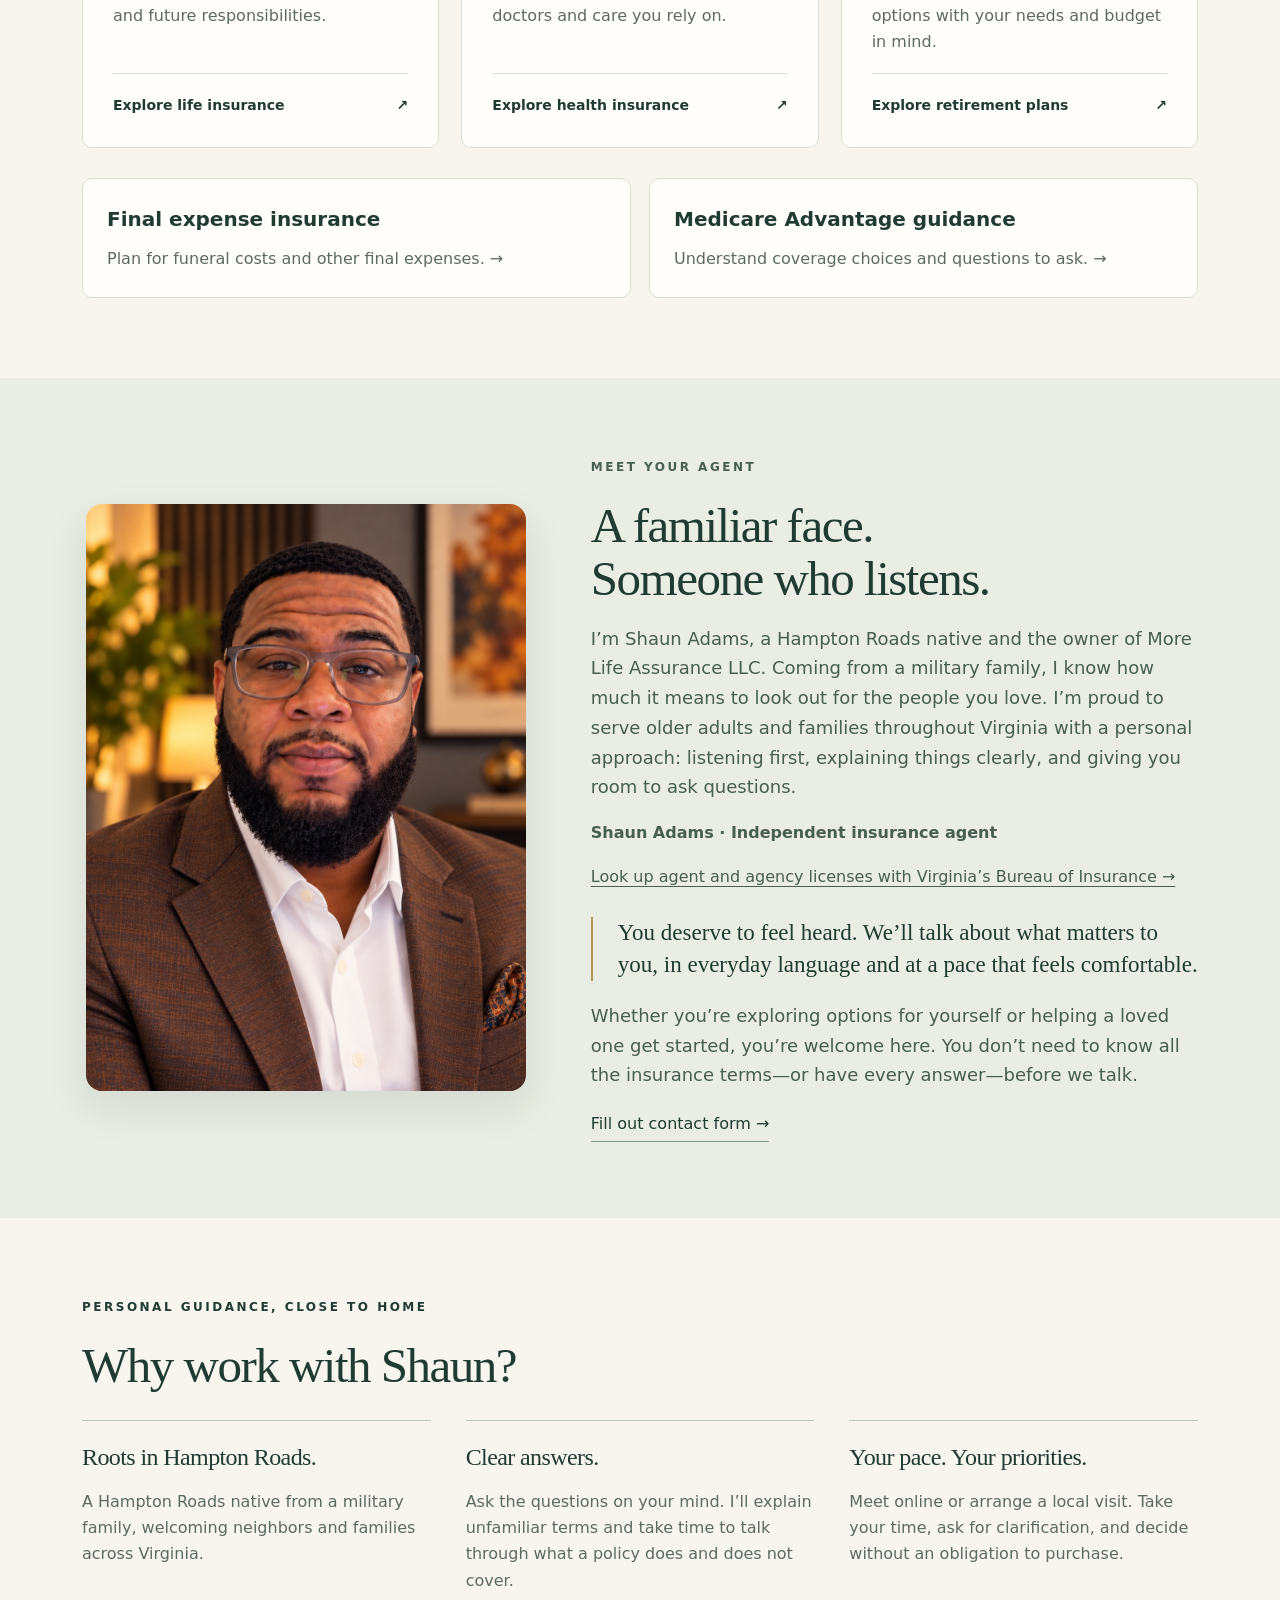
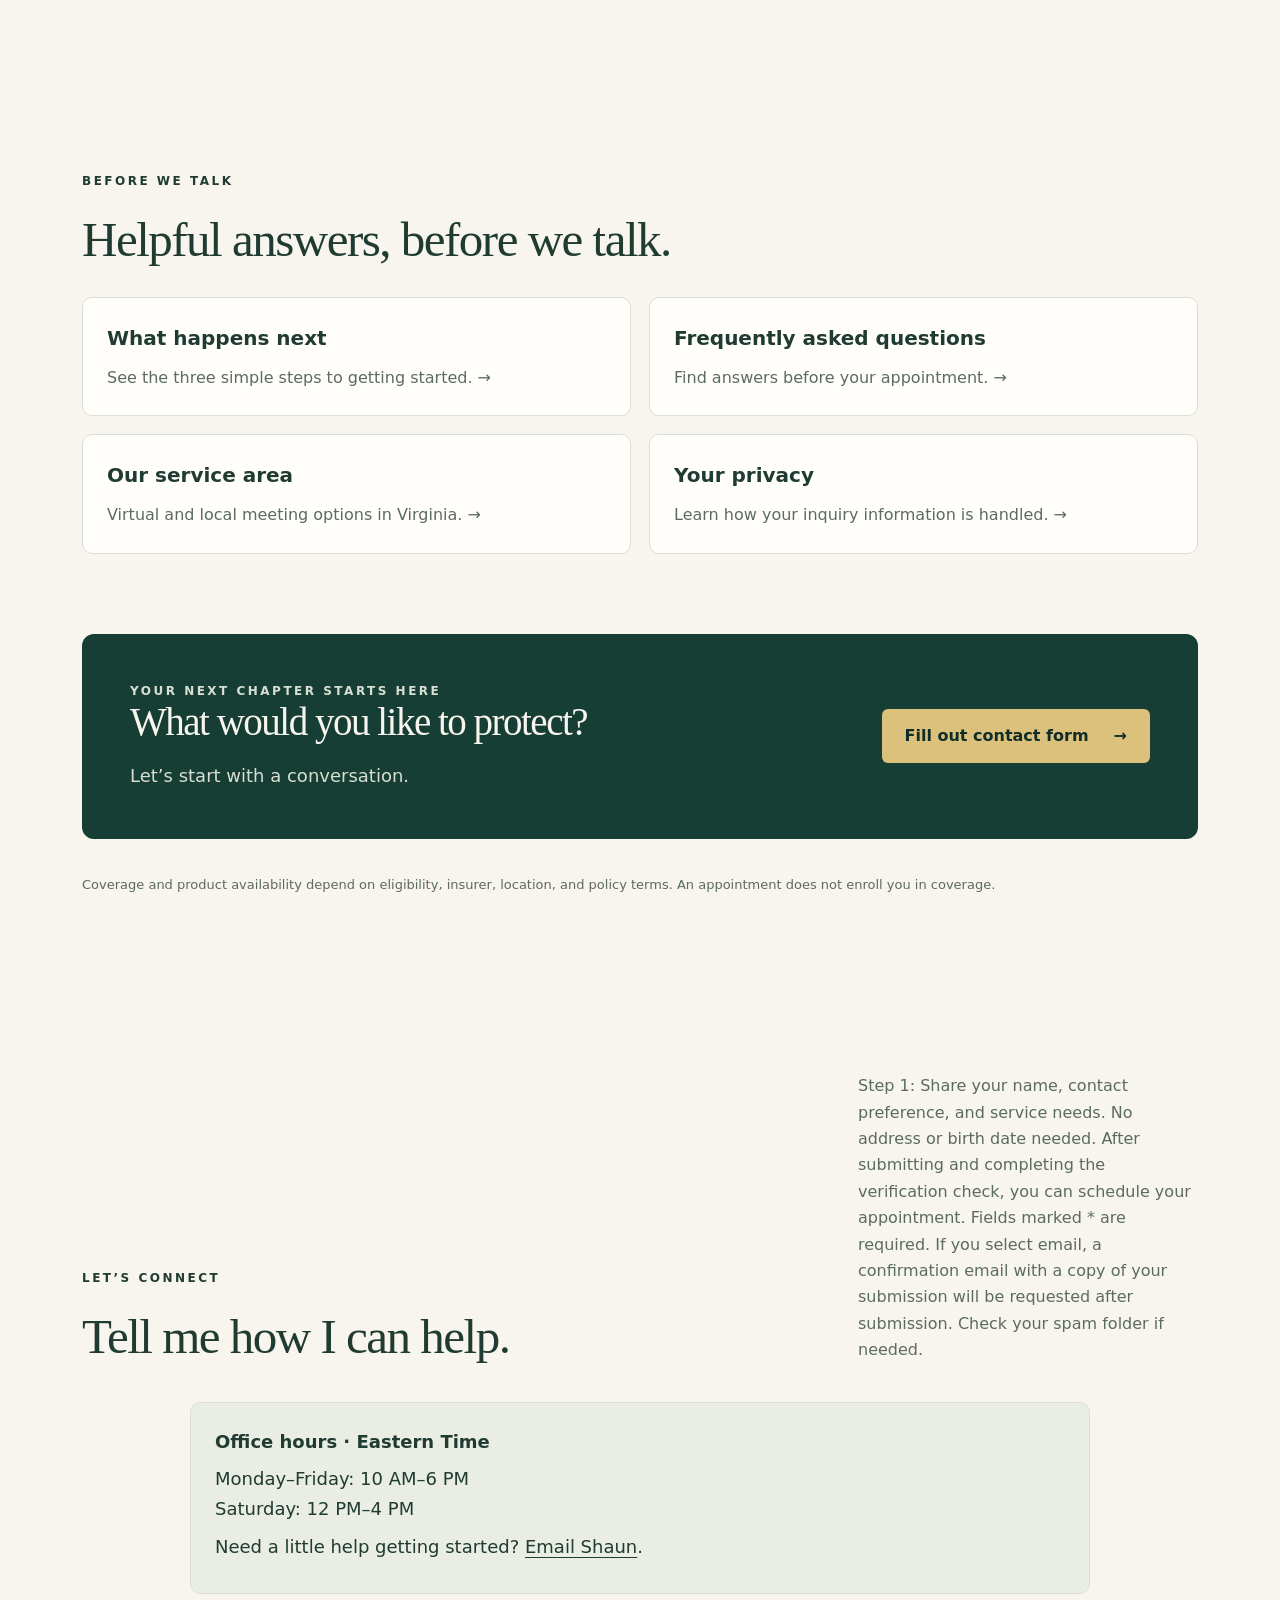
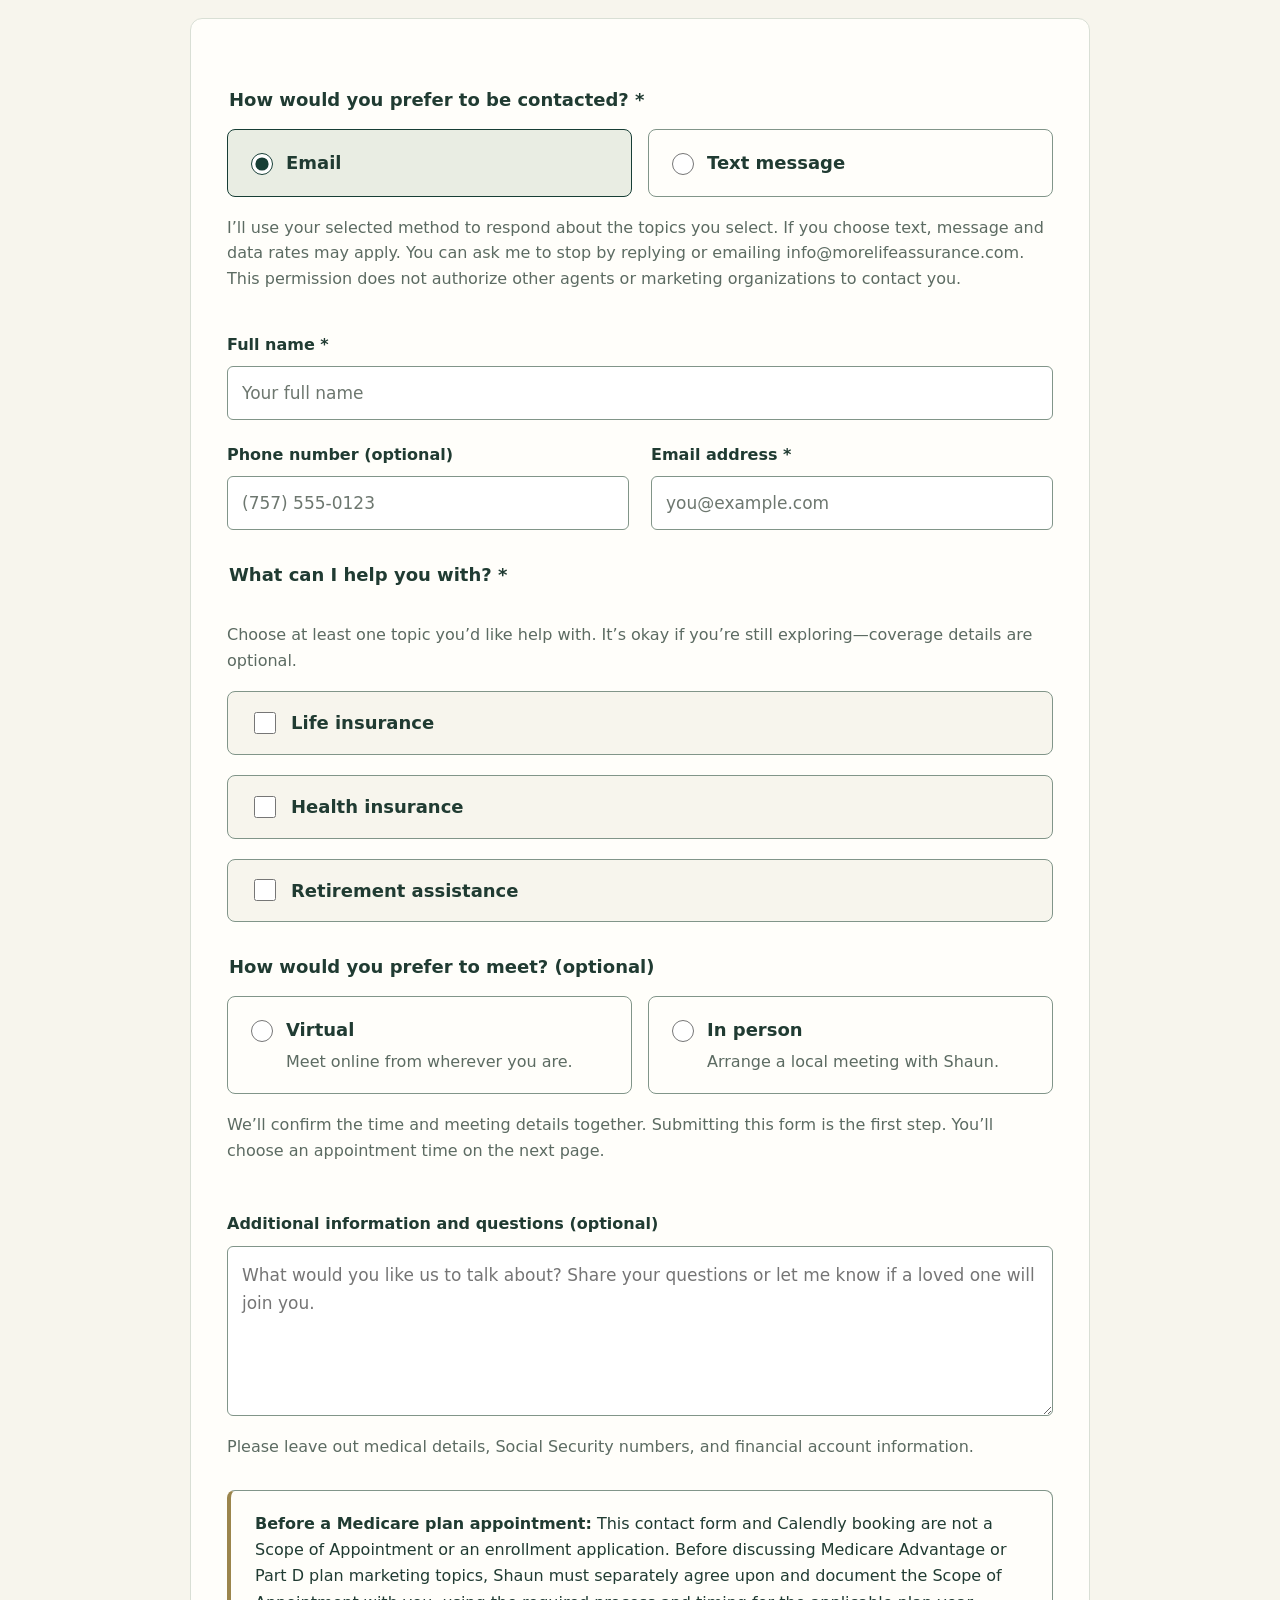
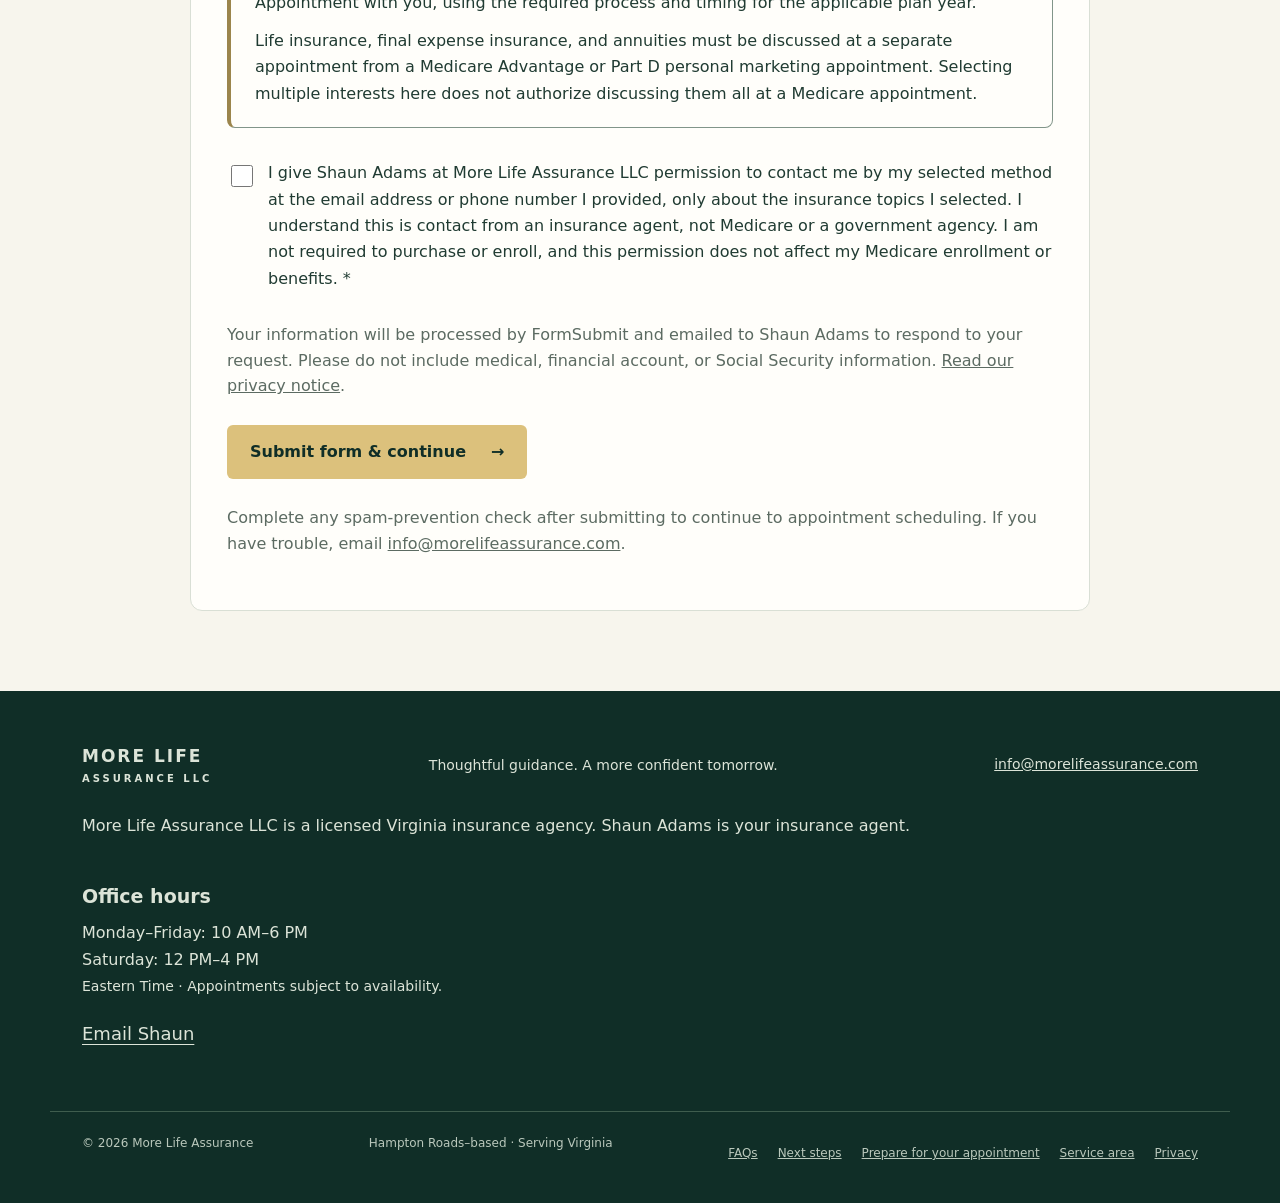
==== commit b2459d7d: "Welcome older adults and families with warmer plain-language copy" ====
--- a/index.html
+++ b/index.html
@@ -1 +1 @@
-<!doctype html><html lang="en"><head><meta charset="utf-8"><meta name="viewport" content="width=device-width,initial-scale=1"><meta name="description" content="Hampton Roads native Shaun Adams offers personal life insurance, Medicare and retirement insurance guidance across Virginia. Start with a short contact form."><meta name="theme-color" content="#173e35"><title>Virginia Life Insurance &amp; Medicare Guidance | More Life Assurance</title><link rel="stylesheet" href="/styles.css"><link rel="canonical" href="https://morelifeassurance.com/"><script type="application/ld+json">{"@context":"https://schema.org","@type":"InsuranceAgency","name":"More Life Assurance LLC","areaServed":{"@type":"State","name":"Virginia"},"url":"https://morelifeassurance.com/","image":"https://morelifeassurance.com/images/shaun-adams.jpeg","email":"info@morelifeassurance.com"}</script><meta name="google-site-verification" content="ewzDV7oIIIVSMsPGH_c63zKSAsbpLGOlb7ZAuJkkLxY"></head><body><a class="skip" href="#main">Skip to content</a><header class="header"><div class="wrap header-inner"><a class="brand" href="/"><span class="monogram" aria-hidden="true">ML</span><span>MORE LIFE<span class="brand-small">ASSURANCE LLC</span></span></a><nav aria-label="Main navigation"><a href="/#services">Our services</a><a href="/#about">Meet Shaun</a><a href="/#information-form">Contact</a><a class="nav-book" href="/#information-form">Fill out contact form <span aria-hidden="true">→</span></a></nav></div></header><main id="main"><div class="wrap disclosure-wrap"><aside class="compliance-notice" aria-label="Insurance disclosure"><p><strong>Insurance solicitation.</strong> Insurance inquiries through this website are handled by Shaun Adams at More Life Assurance LLC. If you request contact, Shaun Adams, an insurance agent, will respond about the insurance topics you select. More Life Assurance LLC and Shaun Adams are not affiliated with or endorsed by Medicare, CMS, or any government agency. There is no obligation to enroll or purchase coverage.</p><p>For official Medicare information and help with all your options, visit <a href="https://www.medicare.gov/">Medicare.gov</a> or call 1-800-MEDICARE (1-800-633-4227). TTY users can call 1-877-486-2048.</p></aside></div><section class="hero"><div class="wrap hero-grid"><div><p class="eyebrow">Hampton Roads–based · Serving Virginia</p><h1>Protect what matters.<br><em>Live more.</em></h1><p class="lead">Life brings questions. Your insurance shouldn’t add to them. Get personal guidance for your family, your health, and the years ahead.</p><div class="actions"><a class="button gold" href="/#information-form">Fill out contact form <span aria-hidden="true">→</span></a><a class="text-link" href="#services">Explore our services ↓</a></div></div><aside class="hero-aside"><div class="sun" aria-hidden="true">ML</div><p class="eyebrow">Here for your next chapter</p><h2>A conversation today.<br>A clearer tomorrow.</h2><p>Start with what matters to you.</p><div class="aside-items"><span>Protect the people you love</span><span>Understand your health coverage</span><span>Plan for life after work</span></div></aside></div></section><div class="intro-strip"><div class="wrap strip-inner"><span>Personal guidance from Shaun Adams</span><span>Clear explanations</span><span>Decisions at your pace</span></div></div><section class="section wrap" id="services"><div class="section-heading"><div><p class="eyebrow">Find your starting point</p><h2>Coverage for every chapter.</h2></div><p>Choose a service to learn more, then schedule a conversation about your needs.</p></div><div class="cards"><a class="service-card" href="/life-insurance.html"><span class="card-number">01</span><p class="eyebrow">For the people you love</p><h3>Life Insurance</h3><p>Help protect your loved ones and plan for the expenses they could face.</p><span class="card-link">Explore life insurance <span aria-hidden="true">↗</span></span></a><a class="service-card" href="/health-insurance.html"><span class="card-number">02</span><p class="eyebrow">Care for your everyday life</p><h3>Health Insurance</h3><p>Make sense of coverage, costs, and the care that matters most to you.</p><span class="card-link">Explore health insurance <span aria-hidden="true">↗</span></span></a><a class="service-card" href="/retirement-plans.html"><span class="card-number">03</span><p class="eyebrow">For the life ahead</p><h3>Retirement Plans</h3><p>Discuss your goals and explore insurance options for your retirement years.</p><span class="card-link">Explore retirement plans <span aria-hidden="true">↗</span></span></a></div><div class="information-links"><a href="/final-expense.html"><strong>Final expense insurance</strong><span>Plan for funeral costs and other final expenses. →</span></a><a href="/medicare.html"><strong>Medicare Advantage guidance</strong><span>Understand coverage choices and questions to ask. →</span></a></div></section><section class="section about" id="about"><div class="wrap about-grid"><figure class="agent-portrait"><img src="/images/shaun-adams.jpeg" alt="Shaun Adams, your local independent insurance agent" width="1086" height="1448" loading="lazy" decoding="async"></figure><div class="agent-bio"><p class="eyebrow">Meet your agent</p><h2>Real questions.<br>A real person to help.</h2><p>I’m Shaun Adams, a Hampton Roads native and the owner of More Life Assurance LLC, a local insurance agency dedicated to helping you protect what matters most. I’m based here in Hampton Roads, serve clients across Virginia, and come from a military family. My goal is to make insurance conversations easier to understand, so you can take your next step with clarity.</p><p class="signature">Shaun Adams · Independent insurance agent</p><p class="credential-link"><a href="https://www.scc.virginia.gov/boi/consumerinquiry/search.aspx?searchType=agent">Look up agent and agency licenses with Virginia’s Bureau of Insurance →</a></p><div class="quote">Your priorities come first. We’ll start with your questions and take it one step at a time.</div><p>Whether you’re protecting loved ones, reviewing health coverage, or thinking about retirement, you don’t have to sort through every question on your own.</p><a class="text-link" href="/#information-form">Fill out contact form <span aria-hidden="true">→</span></a></div></div></section><section class="section wrap" id="why-shaun"><p class="eyebrow">Personal guidance, close to home</p><h2>Why work with Shaun?</h2><div class="steps"><div class="step"><h3>Roots in Hampton Roads.</h3><p>A local native from a military family, serving Virginia with a personal approach.</p></div><div class="step"><h3>Clear answers.</h3><p>We’ll talk through your questions in everyday language, so you understand the choices in front of you.</p></div><div class="step"><h3>Your pace. Your priorities.</h3><p>Choose a virtual or local appointment. Ask questions, take your time, and decide without an obligation to purchase.</p></div></div></section><section class="section wrap" id="helpful-information"><p class="eyebrow">Before we talk</p><h2>A little more information.</h2><div class="information-links"><a href="/next-steps.html"><strong>What happens next</strong><span>See the three simple steps to getting started. →</span></a><a href="/faq.html"><strong>Frequently asked questions</strong><span>Find answers before your appointment. →</span></a><a href="/service-area.html"><strong>Our service area</strong><span>Virtual and local meeting options in Virginia. →</span></a><a href="/privacy.html"><strong>Your privacy</strong><span>Learn how your inquiry information is handled. →</span></a></div></section><section class="section compact wrap" id="contact"><div class="cta"><div><p class="eyebrow">Your next chapter starts here</p><h2>What would you like to protect?</h2><p>Let’s start with a conversation.</p></div><a class="button gold" href="/#information-form">Fill out contact form <span aria-hidden="true">→</span></a></div><p class="note">Coverage and product availability depend on eligibility, insurer, location, and policy terms. An appointment does not enroll you in coverage.</p></section><section class="section wrap" id="information-form"><div class="section-heading"><div><p class="eyebrow">Let’s connect</p><h2>Let’s start with the basics.</h2></div><p>Step 1: Share your name, contact preference, and service needs. No address or birth date needed. After submitting and completing the verification check, you can schedule your appointment. Fields marked * are required. If you select email, a confirmation email with a copy of your submission will be requested after submission. Check your spam folder if needed.</p></div><aside class="contact-hours"><strong>Office hours · Eastern Time</strong><p>Monday–Friday: 10 AM–6 PM<br>Saturday: 12 PM–4 PM</p><p>Have a question before getting started? <a href="mailto:info@morelifeassurance.com">Email Shaun</a>.</p></aside><form class="inquiry-form" action="https://formsubmit.co/info@morelifeassurance.com" method="POST"><p id="form-error" class="form-error" role="alert" hidden></p><input type="hidden" name="_subject" value="New More Life Assurance website inquiry"><input type="hidden" name="_template" value="table"><input id="email-confirmation" type="hidden" name="_autoresponse" value="Thank you for contacting More Life Assurance LLC. Your inquiry has been submitted. If you have not already booked, visit https://morelifeassurance.com/thank-you.html to choose an appointment time. An inquiry is not an appointment confirmation or insurance enrollment. Office hours: Monday-Friday 10 AM-6 PM and Saturday 12 PM-4 PM, Eastern Time. Prepare for your conversation at https://morelifeassurance.com/appointment-preparation.html. For questions, email info@morelifeassurance.com. Please do not email medical details, Social Security numbers, or financial account information."><input type="hidden" name="contact_notice_version" value="2026-10-10-v4"><input type="hidden" name="_next" value="https://morelifeassurance.com/thank-you.html"><fieldset class="meeting-choice"><legend>How would you prefer to be contacted? *</legend><div class="radio-options"><label><input type="radio" name="contact_preference" value="Email" required checked><span>Email</span></label><label><input type="radio" name="contact_preference" value="Text message" required><span>Text message</span></label></div><p class="form-help">I’ll use your selected method to respond about the topics you select. If you choose text, message and data rates may apply. You can ask me to stop by replying or emailing info@morelifeassurance.com. This permission does not authorize other agents or marketing organizations to contact you.</p></fieldset><div class="form-grid"><div class="form-field full-width"><label for="full-name">Full name *</label><input id="full-name" name="name" type="text" autocomplete="name" placeholder="Your full name" maxlength="150" required></div><div class="form-field"><label for="phone" id="phone-label">Phone number (required for text)</label><input id="phone" name="phone" type="tel" autocomplete="tel" placeholder="(757) 555-0123" maxlength="30"></div><div class="form-field"><label for="email" id="email-label">Email address (required for email)</label><input id="email" name="email" type="email" autocomplete="email" placeholder="you@example.com" maxlength="150" required></div></div><fieldset class="meeting-choice"><legend>What can I help you with? *</legend><p class="form-help">Select at least one service. Coverage details are optional.</p><div class="service-needs"><div class="need-group" data-service="life_insurance"><label class="need-title"><input class="service-toggle" type="checkbox" name="needs_life_insurance" value="Yes"><span>Life insurance</span></label><details class="optional-coverage"><summary>Coverage details (optional)</summary><fieldset class="need-details"><legend>How much coverage are you interested in?</legend><p class="form-help">Choose a starting amount to discuss, not a quote. Select an amount or choose “Help me decide.” Availability depends on the policy and eligibility.</p><div class="need-options"><label><input type="radio" name="life_coverage_amount" value="$10,000"><span>$10,000</span></label><label><input type="radio" name="life_coverage_amount" value="$25,000"><span>$25,000</span></label><label><input type="radio" name="life_coverage_amount" value="$50,000"><span>$50,000</span></label><label><input type="radio" name="life_coverage_amount" value="$100,000"><span>$100,000</span></label><label><input type="radio" name="life_coverage_amount" value="$250,000"><span>$250,000</span></label><label><input type="radio" name="life_coverage_amount" value="$500,000 or more"><span>$500,000 or more</span></label><label><input type="radio" name="life_coverage_amount" value="Help me decide"><span>Help me decide</span></label></div></fieldset></details></div><div class="need-group" data-service="health_insurance"><label class="need-title"><input class="service-toggle" type="checkbox" name="needs_health_insurance" value="Yes"><span>Health insurance</span></label><details class="optional-coverage"><summary>Coverage details (optional)</summary><fieldset class="need-details"><legend>What type of coverage interests you?</legend><p class="form-help">Select all that apply. We’ll discuss availability and the appropriate next steps.</p><div class="need-options"><label><input type="checkbox" name="health_coverage_type_1" value="Individual or family coverage"><span>Individual or family coverage</span></label><label><input type="checkbox" name="health_coverage_type_2" value="Medicare Advantage plans"><span>Medicare Advantage plans</span></label><label><input type="checkbox" name="health_coverage_type_3" value="Dental and vision coverage"><span>Dental and vision coverage</span></label></div></fieldset></details></div><div class="need-group" data-service="retirement_assistance"><label class="need-title"><input class="service-toggle" type="checkbox" name="needs_retirement_assistance" value="Yes"><span>Retirement assistance</span></label><details class="optional-coverage"><summary>Coverage details (optional)</summary><fieldset class="need-details"><legend>What are your retirement goals?</legend><p class="form-help">Select all that apply.</p><div class="need-options"><label><input type="checkbox" name="retirement_goal_1" value="Plan for retirement income"><span>Plan for retirement income</span></label><label><input type="checkbox" name="retirement_goal_2" value="Protect retirement savings"><span>Protect retirement savings</span></label><label><input type="checkbox" name="retirement_goal_3" value="Leave a legacy for loved ones"><span>Leave a legacy for loved ones</span></label></div></fieldset></details></div></div></fieldset><fieldset class="meeting-choice"><legend>How would you prefer to meet? (optional)</legend><div class="radio-options"><label><input type="radio" name="meeting_preference" value="Virtual"> <span>Virtual<span class="choice-help">Meet online from wherever you are.</span></span></label><label><input type="radio" name="meeting_preference" value="In person"> <span>In person<span class="choice-help">Arrange a local meeting with Shaun.</span></span></label></div><p class="form-help">We’ll confirm the time and meeting details together. Submitting this form is the first step. You’ll choose an appointment time on the next page.</p></fieldset><div class="form-field extra-info"><label for="additional-information">Additional information and questions (optional)</label><textarea id="additional-information" name="additional_information_and_questions" rows="5" maxlength="3000" aria-describedby="questions-help" placeholder="Tell me what you’d like help with, or share any questions before we meet."></textarea><p id="questions-help" class="form-help">Please leave out medical details, Social Security numbers, and financial account information.</p></div><aside class="compliance-notice"><p><strong>Before a Medicare plan appointment:</strong> This contact form and Calendly booking are not a Scope of Appointment or an enrollment application. Before discussing Medicare Advantage or Part D plan marketing topics, Shaun must separately agree upon and document the Scope of Appointment with you, using the required process and timing for the applicable plan year.</p><p>Life insurance, final expense insurance, and annuities must be discussed at a separate appointment from a Medicare Advantage or Part D personal marketing appointment. Selecting multiple interests here does not authorize discussing them all at a Medicare appointment.</p></aside><label class="contact-consent"><input type="checkbox" name="contact_permission" value="I give Shaun Adams at More Life Assurance LLC permission to contact me by my selected method at the email address or phone number I provided, only about the insurance topics I selected. I understand this is contact from an insurance agent, not Medicare or a government agency. I am not required to purchase or enroll, and this permission does not affect my Medicare enrollment or benefits." required><span>I give Shaun Adams at More Life Assurance LLC permission to contact me by my selected method at the email address or phone number I provided, only about the insurance topics I selected. I understand this is contact from an insurance agent, not Medicare or a government agency. I am not required to purchase or enroll, and this permission does not affect my Medicare enrollment or benefits. *</span></label><p class="form-help">Your information will be processed by FormSubmit and emailed to Shaun Adams to respond to your request. Please do not include medical, financial account, or Social Security information. <a href="/privacy.html">Read our privacy notice</a>.</p><button class="button gold" type="submit">Submit form &amp; continue <span aria-hidden="true">→</span></button><p class="form-help">Complete any spam-prevention check after submitting to continue to appointment scheduling. If you have trouble, email <a href="mailto:info@morelifeassurance.com">info@morelifeassurance.com</a>.</p></form></section></main><footer><div class="wrap footer-top"><a class="brand" href="/">MORE LIFE <span class="brand-small">ASSURANCE LLC</span></a><p>Thoughtful guidance. A more confident tomorrow.</p><a href="mailto:info@morelifeassurance.com">info@morelifeassurance.com</a></div><div class="wrap"><p style="font-size:16px">More Life Assurance LLC is a licensed Virginia insurance agency. Shaun Adams is your insurance agent.</p></div><section class="wrap office-hours" aria-label="Office hours"><h2>Office hours</h2><p>Monday–Friday: 10 AM–6 PM<br>Saturday: 12 PM–4 PM<br><span>Eastern Time · Appointments subject to availability.</span></p><a href="mailto:info@morelifeassurance.com">Email Shaun</a></section><div class="wrap footer-bottom"><span>© 2026 More Life Assurance</span><span>Hampton Roads–based · Serving Virginia</span><span class="footer-links"><a href="/faq.html">FAQs</a><a href="/next-steps.html">Next steps</a><a href="/appointment-preparation.html">Prepare for your appointment</a><a href="/service-area.html">Service area</a><a href="/privacy.html">Privacy</a></span></div></footer><script src="/contact-form.js" defer></script><div class="mobile-start"><a class="button gold" href="/#information-form">Get started <span aria-hidden="true">→</span></a></div></body></html>+<!doctype html><html lang="en"><head><meta charset="utf-8"><meta name="viewport" content="width=device-width,initial-scale=1"><meta name="description" content="Hampton Roads native Shaun Adams offers personal life insurance, Medicare and retirement insurance guidance across Virginia. Start with a short contact form."><meta name="theme-color" content="#173e35"><title>Virginia Life Insurance &amp; Medicare Guidance | More Life Assurance</title><link rel="stylesheet" href="/styles.css"><link rel="canonical" href="https://morelifeassurance.com/"><script type="application/ld+json">{"@context":"https://schema.org","@type":"InsuranceAgency","name":"More Life Assurance LLC","areaServed":{"@type":"State","name":"Virginia"},"url":"https://morelifeassurance.com/","image":"https://morelifeassurance.com/images/shaun-adams.jpeg","email":"info@morelifeassurance.com"}</script><meta name="google-site-verification" content="ewzDV7oIIIVSMsPGH_c63zKSAsbpLGOlb7ZAuJkkLxY"></head><body><a class="skip" href="#main">Skip to content</a><header class="header"><div class="wrap header-inner"><a class="brand" href="/"><span class="monogram" aria-hidden="true">ML</span><span>MORE LIFE<span class="brand-small">ASSURANCE LLC</span></span></a><nav aria-label="Main navigation"><a href="/#services">Our services</a><a href="/#about">Meet Shaun</a><a href="/#information-form">Contact</a><a class="nav-book" href="/#information-form">Fill out contact form <span aria-hidden="true">→</span></a></nav></div></header><main id="main"><div class="wrap disclosure-wrap"><aside class="compliance-notice" aria-label="Insurance disclosure"><p><strong>Insurance solicitation.</strong> Insurance inquiries through this website are handled by Shaun Adams at More Life Assurance LLC. If you request contact, Shaun Adams, an insurance agent, will respond about the insurance topics you select. More Life Assurance LLC and Shaun Adams are not affiliated with or endorsed by Medicare, CMS, or any government agency. There is no obligation to enroll or purchase coverage.</p><p>For official Medicare information and help with all your options, visit <a href="https://www.medicare.gov/">Medicare.gov</a> or call 1-800-MEDICARE (1-800-633-4227). TTY users can call 1-877-486-2048.</p></aside></div><section class="hero"><div class="wrap hero-grid"><div><p class="eyebrow">Hampton Roads–based · Serving Virginia</p><h1>Protect what matters.<br><em>Live more.</em></h1><p class="lead">You’ve worked hard for the people and life you love. Whether you’re approaching 65, enjoying retirement, or planning for your family, I’m here to help you understand your insurance options—one conversation at a time.</p><div class="actions"><a class="button gold" href="/#information-form">Fill out contact form <span aria-hidden="true">→</span></a><a class="text-link" href="#services">Explore our services ↓</a></div></div><aside class="hero-aside"><div class="sun" aria-hidden="true">ML</div><p class="eyebrow">Here for your next chapter</p><h2>A conversation today.<br>A clearer tomorrow.</h2><p>Start with what matters to you.</p><div class="aside-items"><span>Protect the people you love</span><span>Understand your health coverage</span><span>Plan for life after work</span></div></aside></div></section><div class="intro-strip"><div class="wrap strip-inner"><span>Personal guidance from Shaun Adams</span><span>Clear explanations</span><span>Decisions at your pace</span></div></div><section class="section wrap" id="services"><div class="section-heading"><div><p class="eyebrow">Find your starting point</p><h2>Coverage for every chapter.</h2></div><p>Start with what matters to you. Explore a service below, then use the contact form to arrange a conversation with Shaun.</p></div><div class="cards"><a class="service-card" href="/life-insurance.html"><span class="card-number">01</span><p class="eyebrow">For the people you love</p><h3>Life Insurance</h3><p>Explore ways to help your loved ones manage everyday expenses and future responsibilities.</p><span class="card-link">Explore life insurance <span aria-hidden="true">↗</span></span></a><a class="service-card" href="/health-insurance.html"><span class="card-number">02</span><p class="eyebrow">Care for your everyday life</p><h3>Health Insurance</h3><p>Get help understanding coverage, costs, and questions about the doctors and care you rely on.</p><span class="card-link">Explore health insurance <span aria-hidden="true">↗</span></span></a><a class="service-card" href="/retirement-plans.html"><span class="card-number">03</span><p class="eyebrow">For the life ahead</p><h3>Retirement Plans</h3><p>Whether retirement is ahead or already here, talk through insurance options with your needs and budget in mind.</p><span class="card-link">Explore retirement plans <span aria-hidden="true">↗</span></span></a></div><div class="information-links"><a href="/final-expense.html"><strong>Final expense insurance</strong><span>Plan for funeral costs and other final expenses. →</span></a><a href="/medicare.html"><strong>Medicare Advantage guidance</strong><span>Understand coverage choices and questions to ask. →</span></a></div></section><section class="section about" id="about"><div class="wrap about-grid"><figure class="agent-portrait"><img src="/images/shaun-adams.jpeg" alt="Shaun Adams, your local independent insurance agent" width="1086" height="1448" loading="lazy" decoding="async"></figure><div class="agent-bio"><p class="eyebrow">Meet your agent</p><h2>A familiar face.<br>Someone who listens.</h2><p>I’m Shaun Adams, a Hampton Roads native and the owner of More Life Assurance LLC. Coming from a military family, I know how much it means to look out for the people you love. I’m proud to serve older adults and families throughout Virginia with a personal approach: listening first, explaining things clearly, and giving you room to ask questions.</p><p class="signature">Shaun Adams · Independent insurance agent</p><p class="credential-link"><a href="https://www.scc.virginia.gov/boi/consumerinquiry/search.aspx?searchType=agent">Look up agent and agency licenses with Virginia’s Bureau of Insurance →</a></p><div class="quote">You deserve to feel heard. We’ll talk about what matters to you, in everyday language and at a pace that feels comfortable.</div><p>Whether you’re exploring options for yourself or helping a loved one get started, you’re welcome here. You don’t need to know all the insurance terms—or have every answer—before we talk.</p><a class="text-link" href="/#information-form">Fill out contact form <span aria-hidden="true">→</span></a></div></div></section><section class="section wrap" id="why-shaun"><p class="eyebrow">Personal guidance, close to home</p><h2>Why work with Shaun?</h2><div class="steps"><div class="step"><h3>Roots in Hampton Roads.</h3><p>A Hampton Roads native from a military family, welcoming neighbors and families across Virginia.</p></div><div class="step"><h3>Clear answers.</h3><p>Ask the questions on your mind. I’ll explain unfamiliar terms and take time to talk through what a policy does and does not cover.</p></div><div class="step"><h3>Your pace. Your priorities.</h3><p>Meet online or arrange a local visit. Take your time, ask for clarification, and decide without an obligation to purchase.</p></div></div></section><section class="section wrap" id="helpful-information"><p class="eyebrow">Before we talk</p><h2>Helpful answers, before we talk.</h2><div class="information-links"><a href="/next-steps.html"><strong>What happens next</strong><span>See the three simple steps to getting started. →</span></a><a href="/faq.html"><strong>Frequently asked questions</strong><span>Find answers before your appointment. →</span></a><a href="/service-area.html"><strong>Our service area</strong><span>Virtual and local meeting options in Virginia. →</span></a><a href="/privacy.html"><strong>Your privacy</strong><span>Learn how your inquiry information is handled. →</span></a></div></section><section class="section compact wrap" id="contact"><div class="cta"><div><p class="eyebrow">Your next chapter starts here</p><h2>What would you like to protect?</h2><p>Let’s start with a conversation.</p></div><a class="button gold" href="/#information-form">Fill out contact form <span aria-hidden="true">→</span></a></div><p class="note">Coverage and product availability depend on eligibility, insurer, location, and policy terms. An appointment does not enroll you in coverage.</p></section><section class="section wrap" id="information-form"><div class="section-heading"><div><p class="eyebrow">Let’s connect</p><h2>Tell me how I can help.</h2></div><p>Step 1: Share your name, contact preference, and service needs. No address or birth date needed. After submitting and completing the verification check, you can schedule your appointment. Fields marked * are required. If you select email, a confirmation email with a copy of your submission will be requested after submission. Check your spam folder if needed.</p></div><aside class="contact-hours"><strong>Office hours · Eastern Time</strong><p>Monday–Friday: 10 AM–6 PM<br>Saturday: 12 PM–4 PM</p><p>Need a little help getting started? <a href="mailto:info@morelifeassurance.com">Email Shaun</a>.</p></aside><form class="inquiry-form" action="https://formsubmit.co/info@morelifeassurance.com" method="POST"><p id="form-error" class="form-error" role="alert" hidden></p><input type="hidden" name="_subject" value="New More Life Assurance website inquiry"><input type="hidden" name="_template" value="table"><input id="email-confirmation" type="hidden" name="_autoresponse" value="Thank you for contacting More Life Assurance LLC. Your inquiry has been submitted. If you have not already booked, visit https://morelifeassurance.com/thank-you.html to choose an appointment time. An inquiry is not an appointment confirmation or insurance enrollment. Office hours: Monday-Friday 10 AM-6 PM and Saturday 12 PM-4 PM, Eastern Time. Prepare for your conversation at https://morelifeassurance.com/appointment-preparation.html. For questions, email info@morelifeassurance.com. Please do not email medical details, Social Security numbers, or financial account information."><input type="hidden" name="contact_notice_version" value="2026-10-10-v4"><input type="hidden" name="_next" value="https://morelifeassurance.com/thank-you.html"><fieldset class="meeting-choice"><legend>How would you prefer to be contacted? *</legend><div class="radio-options"><label><input type="radio" name="contact_preference" value="Email" required checked><span>Email</span></label><label><input type="radio" name="contact_preference" value="Text message" required><span>Text message</span></label></div><p class="form-help">I’ll use your selected method to respond about the topics you select. If you choose text, message and data rates may apply. You can ask me to stop by replying or emailing info@morelifeassurance.com. This permission does not authorize other agents or marketing organizations to contact you.</p></fieldset><div class="form-grid"><div class="form-field full-width"><label for="full-name">Full name *</label><input id="full-name" name="name" type="text" autocomplete="name" placeholder="Your full name" maxlength="150" required></div><div class="form-field"><label for="phone" id="phone-label">Phone number (required for text)</label><input id="phone" name="phone" type="tel" autocomplete="tel" placeholder="(757) 555-0123" maxlength="30"></div><div class="form-field"><label for="email" id="email-label">Email address (required for email)</label><input id="email" name="email" type="email" autocomplete="email" placeholder="you@example.com" maxlength="150" required></div></div><fieldset class="meeting-choice"><legend>What can I help you with? *</legend><p class="form-help">Choose at least one topic you’d like help with. It’s okay if you’re still exploring—coverage details are optional.</p><div class="service-needs"><div class="need-group" data-service="life_insurance"><label class="need-title"><input class="service-toggle" type="checkbox" name="needs_life_insurance" value="Yes"><span>Life insurance</span></label><details class="optional-coverage"><summary>Coverage details (optional)</summary><fieldset class="need-details"><legend>How much coverage are you interested in?</legend><p class="form-help">Choose a starting amount to discuss, not a quote. Select an amount or choose “Help me decide.” Availability depends on the policy and eligibility.</p><div class="need-options"><label><input type="radio" name="life_coverage_amount" value="$10,000"><span>$10,000</span></label><label><input type="radio" name="life_coverage_amount" value="$25,000"><span>$25,000</span></label><label><input type="radio" name="life_coverage_amount" value="$50,000"><span>$50,000</span></label><label><input type="radio" name="life_coverage_amount" value="$100,000"><span>$100,000</span></label><label><input type="radio" name="life_coverage_amount" value="$250,000"><span>$250,000</span></label><label><input type="radio" name="life_coverage_amount" value="$500,000 or more"><span>$500,000 or more</span></label><label><input type="radio" name="life_coverage_amount" value="Help me decide"><span>Help me decide</span></label></div></fieldset></details></div><div class="need-group" data-service="health_insurance"><label class="need-title"><input class="service-toggle" type="checkbox" name="needs_health_insurance" value="Yes"><span>Health insurance</span></label><details class="optional-coverage"><summary>Coverage details (optional)</summary><fieldset class="need-details"><legend>What type of coverage interests you?</legend><p class="form-help">Select all that apply. We’ll discuss availability and the appropriate next steps.</p><div class="need-options"><label><input type="checkbox" name="health_coverage_type_1" value="Individual or family coverage"><span>Individual or family coverage</span></label><label><input type="checkbox" name="health_coverage_type_2" value="Medicare Advantage plans"><span>Medicare Advantage plans</span></label><label><input type="checkbox" name="health_coverage_type_3" value="Dental and vision coverage"><span>Dental and vision coverage</span></label></div></fieldset></details></div><div class="need-group" data-service="retirement_assistance"><label class="need-title"><input class="service-toggle" type="checkbox" name="needs_retirement_assistance" value="Yes"><span>Retirement assistance</span></label><details class="optional-coverage"><summary>Coverage details (optional)</summary><fieldset class="need-details"><legend>What are your retirement goals?</legend><p class="form-help">Select all that apply.</p><div class="need-options"><label><input type="checkbox" name="retirement_goal_1" value="Plan for retirement income"><span>Plan for retirement income</span></label><label><input type="checkbox" name="retirement_goal_2" value="Protect retirement savings"><span>Protect retirement savings</span></label><label><input type="checkbox" name="retirement_goal_3" value="Leave a legacy for loved ones"><span>Leave a legacy for loved ones</span></label></div></fieldset></details></div></div></fieldset><fieldset class="meeting-choice"><legend>How would you prefer to meet? (optional)</legend><div class="radio-options"><label><input type="radio" name="meeting_preference" value="Virtual"> <span>Virtual<span class="choice-help">Meet online from wherever you are.</span></span></label><label><input type="radio" name="meeting_preference" value="In person"> <span>In person<span class="choice-help">Arrange a local meeting with Shaun.</span></span></label></div><p class="form-help">We’ll confirm the time and meeting details together. Submitting this form is the first step. You’ll choose an appointment time on the next page.</p></fieldset><div class="form-field extra-info"><label for="additional-information">Additional information and questions (optional)</label><textarea id="additional-information" name="additional_information_and_questions" rows="5" maxlength="3000" aria-describedby="questions-help" placeholder="What would you like us to talk about? Share your questions or let me know if a loved one will join you."></textarea><p id="questions-help" class="form-help">Please leave out medical details, Social Security numbers, and financial account information.</p></div><aside class="compliance-notice"><p><strong>Before a Medicare plan appointment:</strong> This contact form and Calendly booking are not a Scope of Appointment or an enrollment application. Before discussing Medicare Advantage or Part D plan marketing topics, Shaun must separately agree upon and document the Scope of Appointment with you, using the required process and timing for the applicable plan year.</p><p>Life insurance, final expense insurance, and annuities must be discussed at a separate appointment from a Medicare Advantage or Part D personal marketing appointment. Selecting multiple interests here does not authorize discussing them all at a Medicare appointment.</p></aside><label class="contact-consent"><input type="checkbox" name="contact_permission" value="I give Shaun Adams at More Life Assurance LLC permission to contact me by my selected method at the email address or phone number I provided, only about the insurance topics I selected. I understand this is contact from an insurance agent, not Medicare or a government agency. I am not required to purchase or enroll, and this permission does not affect my Medicare enrollment or benefits." required><span>I give Shaun Adams at More Life Assurance LLC permission to contact me by my selected method at the email address or phone number I provided, only about the insurance topics I selected. I understand this is contact from an insurance agent, not Medicare or a government agency. I am not required to purchase or enroll, and this permission does not affect my Medicare enrollment or benefits. *</span></label><p class="form-help">Your information will be processed by FormSubmit and emailed to Shaun Adams to respond to your request. Please do not include medical, financial account, or Social Security information. <a href="/privacy.html">Read our privacy notice</a>.</p><button class="button gold" type="submit">Submit form &amp; continue <span aria-hidden="true">→</span></button><p class="form-help">Complete any spam-prevention check after submitting to continue to appointment scheduling. If you have trouble, email <a href="mailto:info@morelifeassurance.com">info@morelifeassurance.com</a>.</p></form></section></main><footer><div class="wrap footer-top"><a class="brand" href="/">MORE LIFE <span class="brand-small">ASSURANCE LLC</span></a><p>Thoughtful guidance. A more confident tomorrow.</p><a href="mailto:info@morelifeassurance.com">info@morelifeassurance.com</a></div><div class="wrap"><p style="font-size:16px">More Life Assurance LLC is a licensed Virginia insurance agency. Shaun Adams is your insurance agent.</p></div><section class="wrap office-hours" aria-label="Office hours"><h2>Office hours</h2><p>Monday–Friday: 10 AM–6 PM<br>Saturday: 12 PM–4 PM<br><span>Eastern Time · Appointments subject to availability.</span></p><a href="mailto:info@morelifeassurance.com">Email Shaun</a></section><div class="wrap footer-bottom"><span>© 2026 More Life Assurance</span><span>Hampton Roads–based · Serving Virginia</span><span class="footer-links"><a href="/faq.html">FAQs</a><a href="/next-steps.html">Next steps</a><a href="/appointment-preparation.html">Prepare for your appointment</a><a href="/service-area.html">Service area</a><a href="/privacy.html">Privacy</a></span></div></footer><script src="/contact-form.js" defer></script><div class="mobile-start"><a class="button gold" href="/#information-form">Get started <span aria-hidden="true">→</span></a></div></body></html>
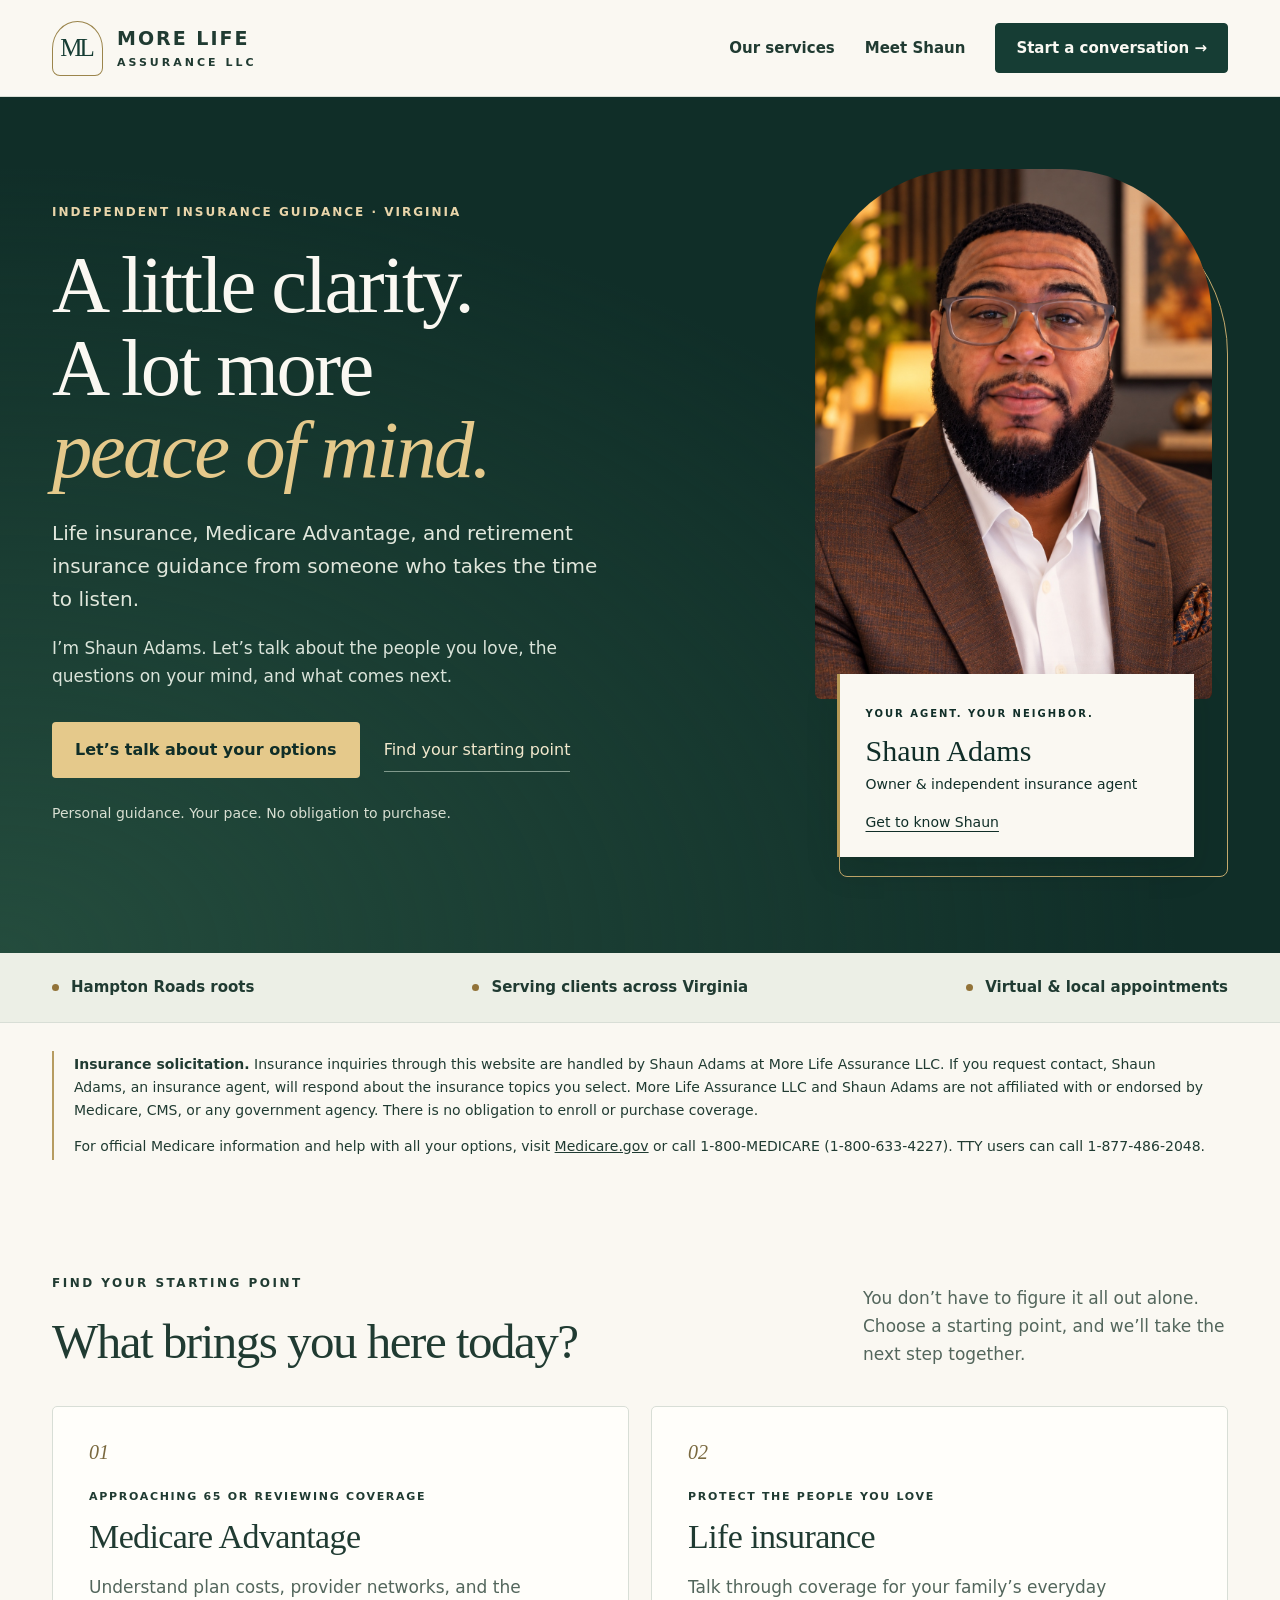
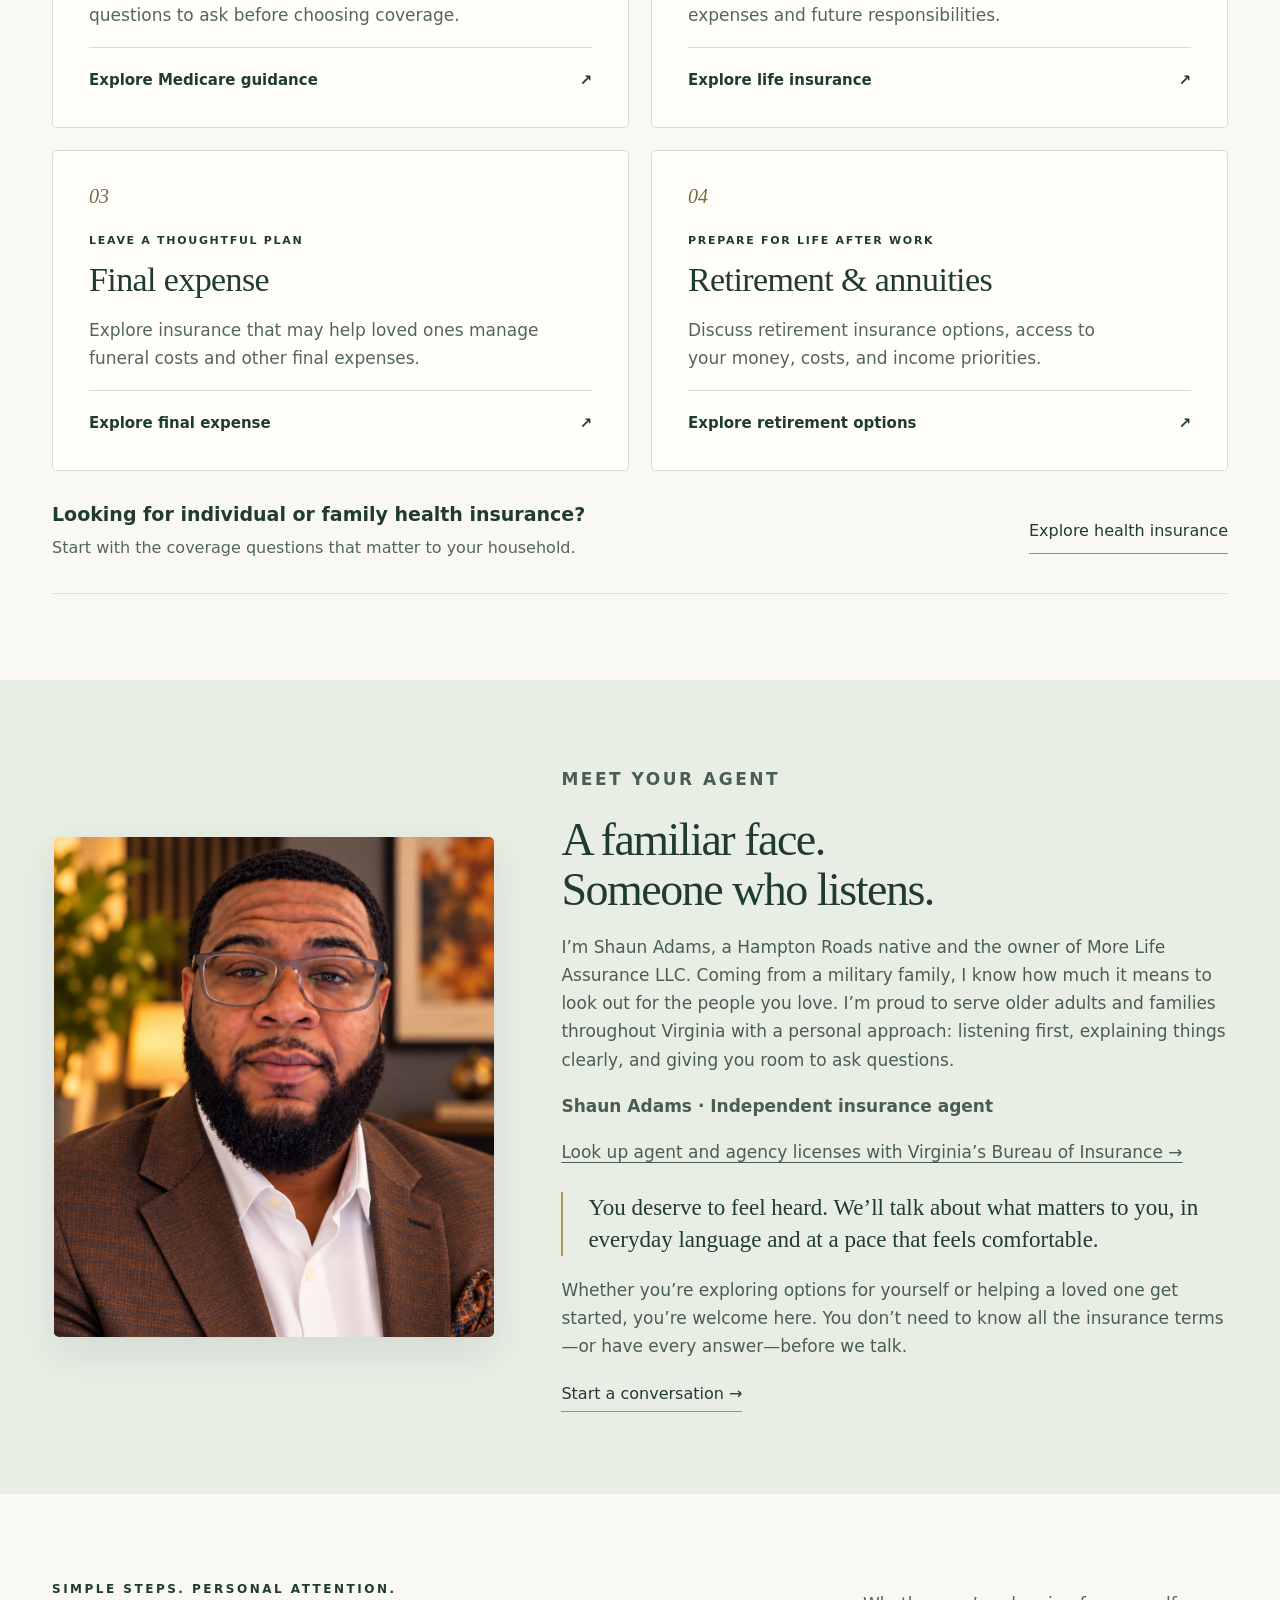
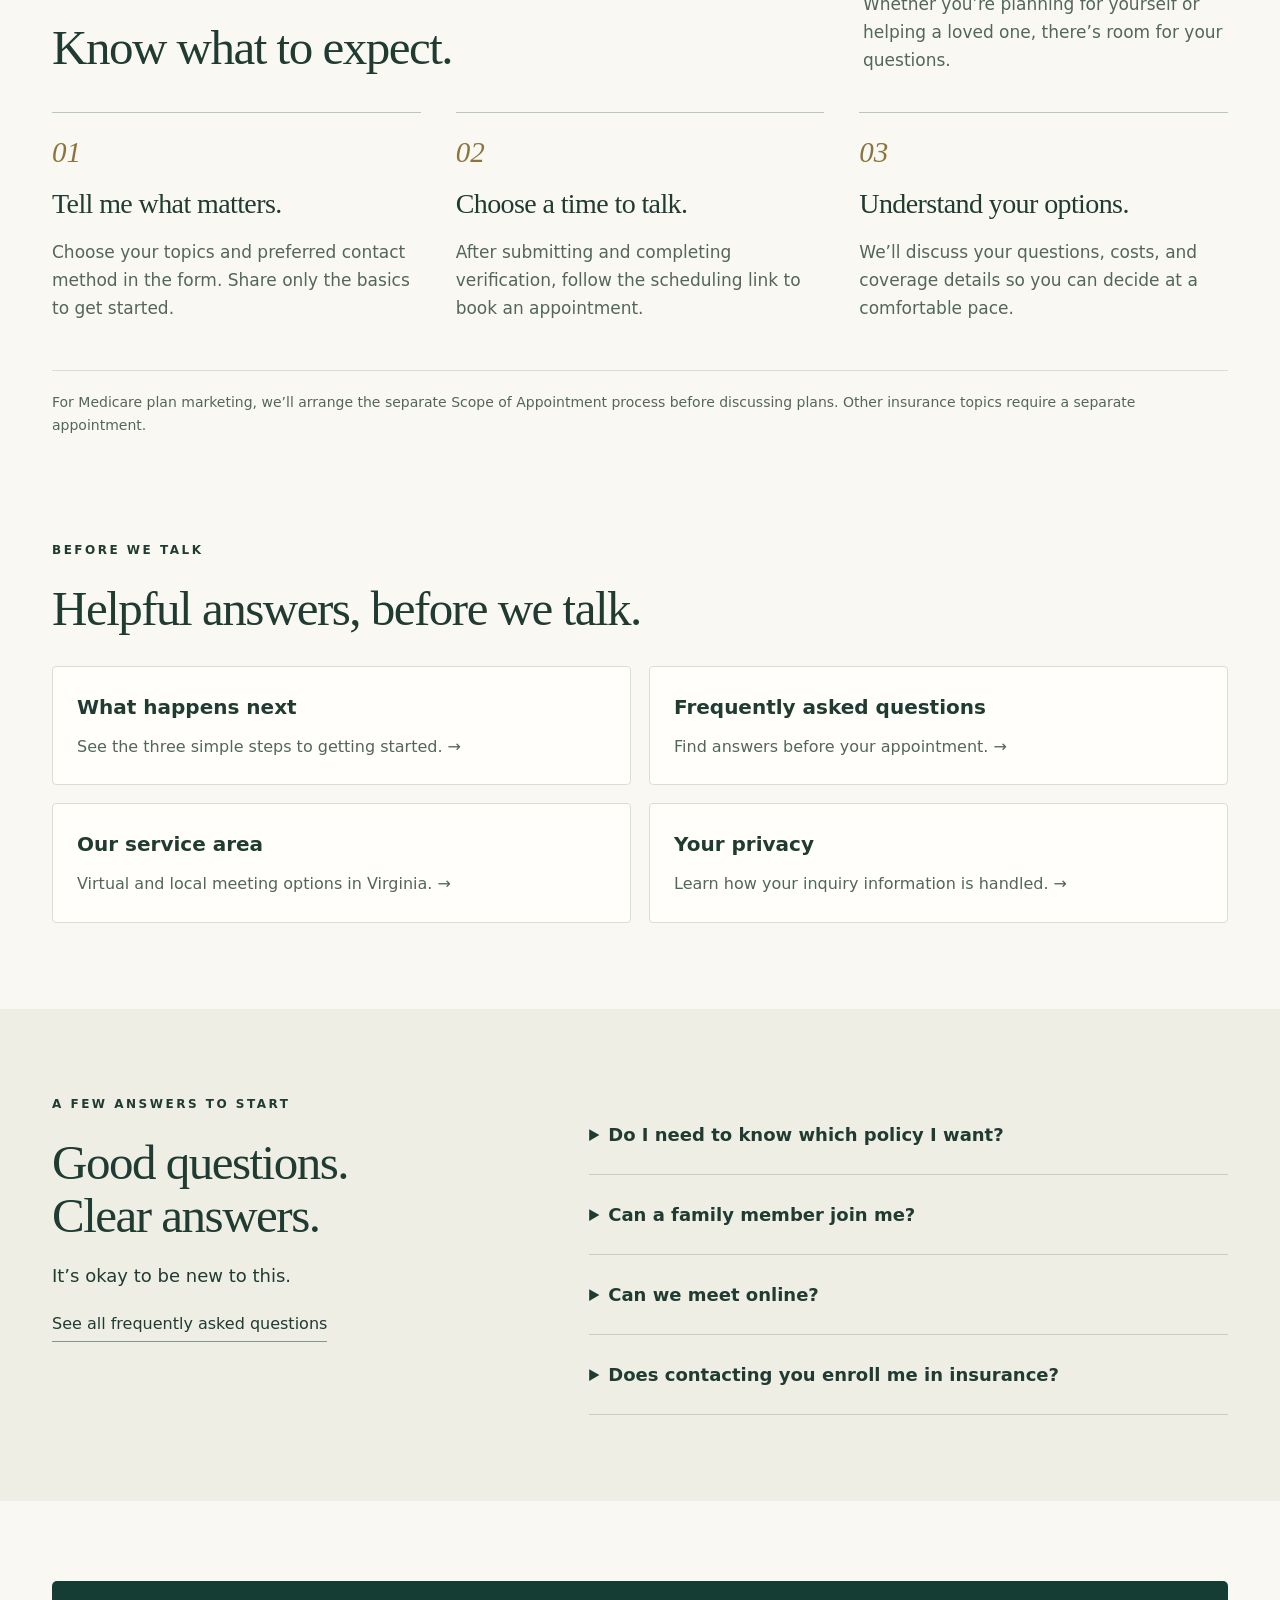
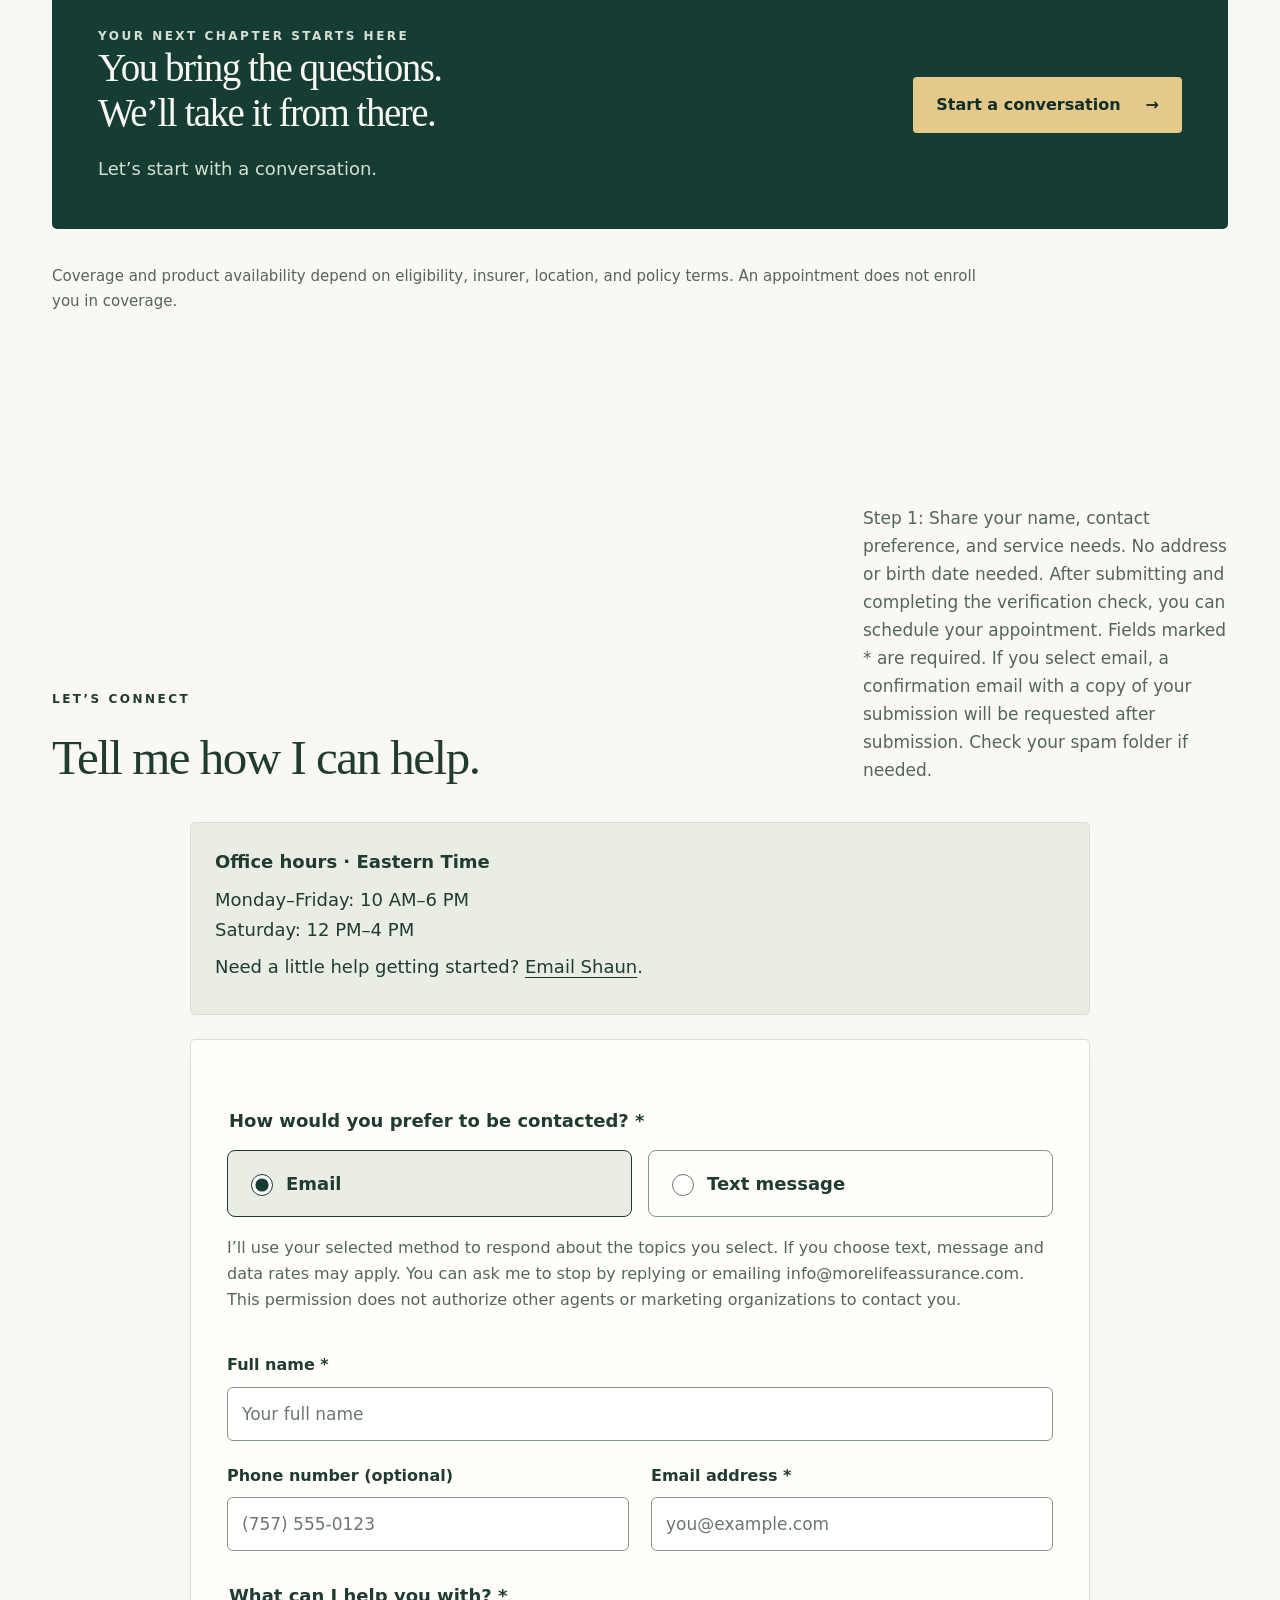
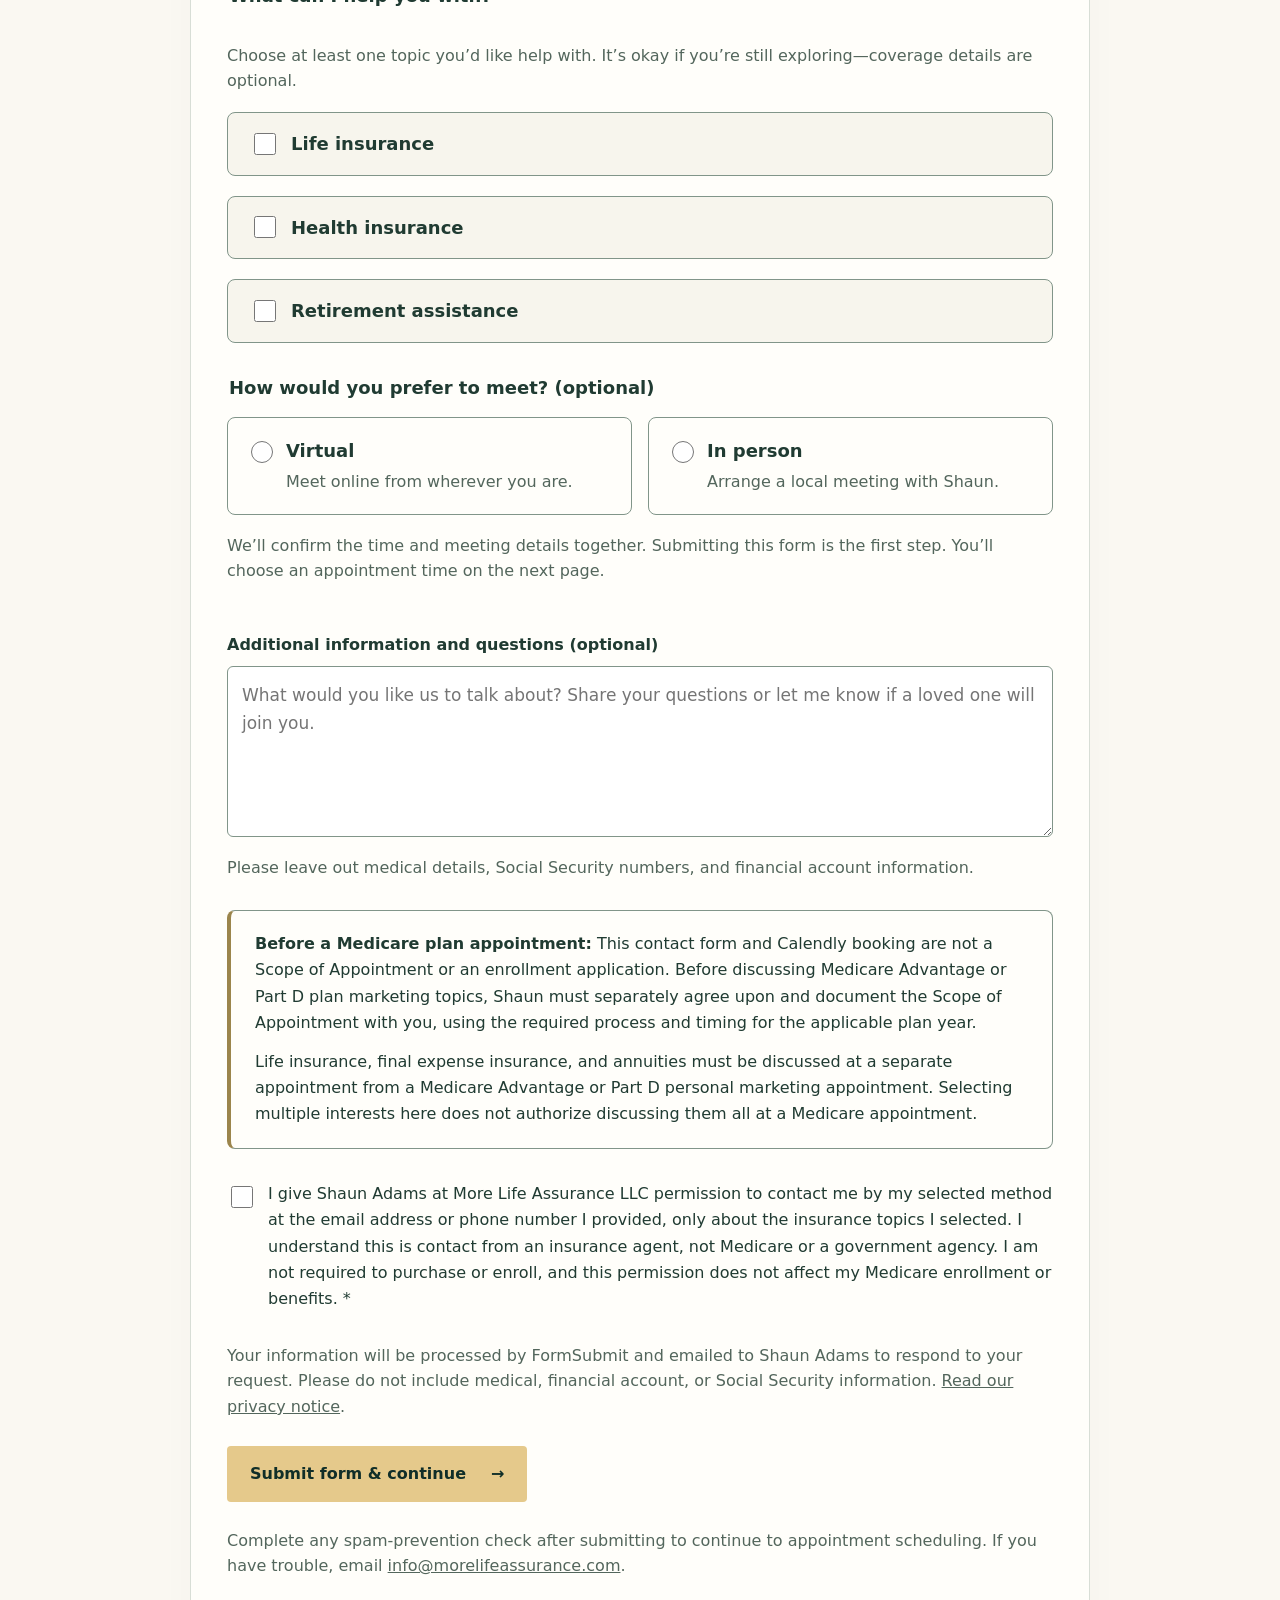
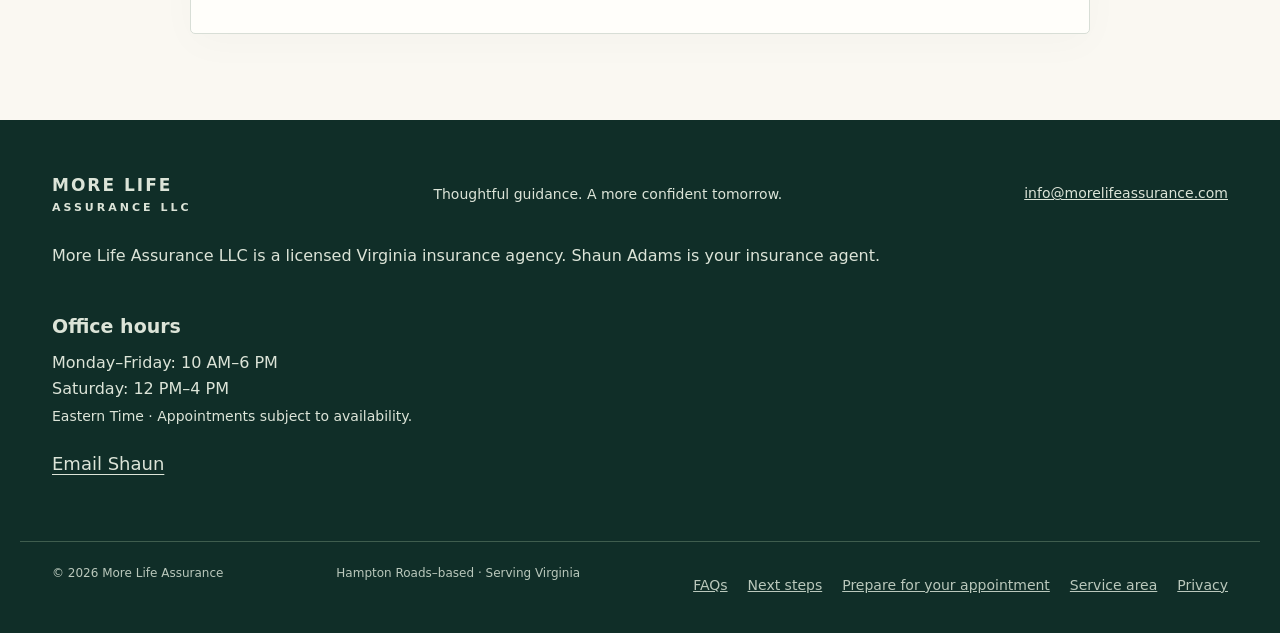
==== commit 25cfcdcc: "Refine agency design with personal introduction, clear coverage paths, FAQs and responsive styling" ====
--- a/index.html
+++ b/index.html
@@ -1 +1,3 @@
-<!doctype html><html lang="en"><head><meta charset="utf-8"><meta name="viewport" content="width=device-width,initial-scale=1"><meta name="description" content="Hampton Roads native Shaun Adams offers personal life insurance, Medicare and retirement insurance guidance across Virginia. Start with a short contact form."><meta name="theme-color" content="#173e35"><title>Virginia Life Insurance &amp; Medicare Guidance | More Life Assurance</title><link rel="stylesheet" href="/styles.css"><link rel="canonical" href="https://morelifeassurance.com/"><script type="application/ld+json">{"@context":"https://schema.org","@type":"InsuranceAgency","name":"More Life Assurance LLC","areaServed":{"@type":"State","name":"Virginia"},"url":"https://morelifeassurance.com/","image":"https://morelifeassurance.com/images/shaun-adams.jpeg","email":"info@morelifeassurance.com"}</script><meta name="google-site-verification" content="ewzDV7oIIIVSMsPGH_c63zKSAsbpLGOlb7ZAuJkkLxY"></head><body><a class="skip" href="#main">Skip to content</a><header class="header"><div class="wrap header-inner"><a class="brand" href="/"><span class="monogram" aria-hidden="true">ML</span><span>MORE LIFE<span class="brand-small">ASSURANCE LLC</span></span></a><nav aria-label="Main navigation"><a href="/#services">Our services</a><a href="/#about">Meet Shaun</a><a href="/#information-form">Contact</a><a class="nav-book" href="/#information-form">Fill out contact form <span aria-hidden="true">→</span></a></nav></div></header><main id="main"><div class="wrap disclosure-wrap"><aside class="compliance-notice" aria-label="Insurance disclosure"><p><strong>Insurance solicitation.</strong> Insurance inquiries through this website are handled by Shaun Adams at More Life Assurance LLC. If you request contact, Shaun Adams, an insurance agent, will respond about the insurance topics you select. More Life Assurance LLC and Shaun Adams are not affiliated with or endorsed by Medicare, CMS, or any government agency. There is no obligation to enroll or purchase coverage.</p><p>For official Medicare information and help with all your options, visit <a href="https://www.medicare.gov/">Medicare.gov</a> or call 1-800-MEDICARE (1-800-633-4227). TTY users can call 1-877-486-2048.</p></aside></div><section class="hero"><div class="wrap hero-grid"><div><p class="eyebrow">Hampton Roads–based · Serving Virginia</p><h1>Protect what matters.<br><em>Live more.</em></h1><p class="lead">You’ve worked hard for the people and life you love. Whether you’re approaching 65, enjoying retirement, or planning for your family, I’m here to help you understand your insurance options—one conversation at a time.</p><div class="actions"><a class="button gold" href="/#information-form">Fill out contact form <span aria-hidden="true">→</span></a><a class="text-link" href="#services">Explore our services ↓</a></div></div><aside class="hero-aside"><div class="sun" aria-hidden="true">ML</div><p class="eyebrow">Here for your next chapter</p><h2>A conversation today.<br>A clearer tomorrow.</h2><p>Start with what matters to you.</p><div class="aside-items"><span>Protect the people you love</span><span>Understand your health coverage</span><span>Plan for life after work</span></div></aside></div></section><div class="intro-strip"><div class="wrap strip-inner"><span>Personal guidance from Shaun Adams</span><span>Clear explanations</span><span>Decisions at your pace</span></div></div><section class="section wrap" id="services"><div class="section-heading"><div><p class="eyebrow">Find your starting point</p><h2>Coverage for every chapter.</h2></div><p>Start with what matters to you. Explore a service below, then use the contact form to arrange a conversation with Shaun.</p></div><div class="cards"><a class="service-card" href="/life-insurance.html"><span class="card-number">01</span><p class="eyebrow">For the people you love</p><h3>Life Insurance</h3><p>Explore ways to help your loved ones manage everyday expenses and future responsibilities.</p><span class="card-link">Explore life insurance <span aria-hidden="true">↗</span></span></a><a class="service-card" href="/health-insurance.html"><span class="card-number">02</span><p class="eyebrow">Care for your everyday life</p><h3>Health Insurance</h3><p>Get help understanding coverage, costs, and questions about the doctors and care you rely on.</p><span class="card-link">Explore health insurance <span aria-hidden="true">↗</span></span></a><a class="service-card" href="/retirement-plans.html"><span class="card-number">03</span><p class="eyebrow">For the life ahead</p><h3>Retirement Plans</h3><p>Whether retirement is ahead or already here, talk through insurance options with your needs and budget in mind.</p><span class="card-link">Explore retirement plans <span aria-hidden="true">↗</span></span></a></div><div class="information-links"><a href="/final-expense.html"><strong>Final expense insurance</strong><span>Plan for funeral costs and other final expenses. →</span></a><a href="/medicare.html"><strong>Medicare Advantage guidance</strong><span>Understand coverage choices and questions to ask. →</span></a></div></section><section class="section about" id="about"><div class="wrap about-grid"><figure class="agent-portrait"><img src="/images/shaun-adams.jpeg" alt="Shaun Adams, your local independent insurance agent" width="1086" height="1448" loading="lazy" decoding="async"></figure><div class="agent-bio"><p class="eyebrow">Meet your agent</p><h2>A familiar face.<br>Someone who listens.</h2><p>I’m Shaun Adams, a Hampton Roads native and the owner of More Life Assurance LLC. Coming from a military family, I know how much it means to look out for the people you love. I’m proud to serve older adults and families throughout Virginia with a personal approach: listening first, explaining things clearly, and giving you room to ask questions.</p><p class="signature">Shaun Adams · Independent insurance agent</p><p class="credential-link"><a href="https://www.scc.virginia.gov/boi/consumerinquiry/search.aspx?searchType=agent">Look up agent and agency licenses with Virginia’s Bureau of Insurance →</a></p><div class="quote">You deserve to feel heard. We’ll talk about what matters to you, in everyday language and at a pace that feels comfortable.</div><p>Whether you’re exploring options for yourself or helping a loved one get started, you’re welcome here. You don’t need to know all the insurance terms—or have every answer—before we talk.</p><a class="text-link" href="/#information-form">Fill out contact form <span aria-hidden="true">→</span></a></div></div></section><section class="section wrap" id="why-shaun"><p class="eyebrow">Personal guidance, close to home</p><h2>Why work with Shaun?</h2><div class="steps"><div class="step"><h3>Roots in Hampton Roads.</h3><p>A Hampton Roads native from a military family, welcoming neighbors and families across Virginia.</p></div><div class="step"><h3>Clear answers.</h3><p>Ask the questions on your mind. I’ll explain unfamiliar terms and take time to talk through what a policy does and does not cover.</p></div><div class="step"><h3>Your pace. Your priorities.</h3><p>Meet online or arrange a local visit. Take your time, ask for clarification, and decide without an obligation to purchase.</p></div></div></section><section class="section wrap" id="helpful-information"><p class="eyebrow">Before we talk</p><h2>Helpful answers, before we talk.</h2><div class="information-links"><a href="/next-steps.html"><strong>What happens next</strong><span>See the three simple steps to getting started. →</span></a><a href="/faq.html"><strong>Frequently asked questions</strong><span>Find answers before your appointment. →</span></a><a href="/service-area.html"><strong>Our service area</strong><span>Virtual and local meeting options in Virginia. →</span></a><a href="/privacy.html"><strong>Your privacy</strong><span>Learn how your inquiry information is handled. →</span></a></div></section><section class="section compact wrap" id="contact"><div class="cta"><div><p class="eyebrow">Your next chapter starts here</p><h2>What would you like to protect?</h2><p>Let’s start with a conversation.</p></div><a class="button gold" href="/#information-form">Fill out contact form <span aria-hidden="true">→</span></a></div><p class="note">Coverage and product availability depend on eligibility, insurer, location, and policy terms. An appointment does not enroll you in coverage.</p></section><section class="section wrap" id="information-form"><div class="section-heading"><div><p class="eyebrow">Let’s connect</p><h2>Tell me how I can help.</h2></div><p>Step 1: Share your name, contact preference, and service needs. No address or birth date needed. After submitting and completing the verification check, you can schedule your appointment. Fields marked * are required. If you select email, a confirmation email with a copy of your submission will be requested after submission. Check your spam folder if needed.</p></div><aside class="contact-hours"><strong>Office hours · Eastern Time</strong><p>Monday–Friday: 10 AM–6 PM<br>Saturday: 12 PM–4 PM</p><p>Need a little help getting started? <a href="mailto:info@morelifeassurance.com">Email Shaun</a>.</p></aside><form class="inquiry-form" action="https://formsubmit.co/info@morelifeassurance.com" method="POST"><p id="form-error" class="form-error" role="alert" hidden></p><input type="hidden" name="_subject" value="New More Life Assurance website inquiry"><input type="hidden" name="_template" value="table"><input id="email-confirmation" type="hidden" name="_autoresponse" value="Thank you for contacting More Life Assurance LLC. Your inquiry has been submitted. If you have not already booked, visit https://morelifeassurance.com/thank-you.html to choose an appointment time. An inquiry is not an appointment confirmation or insurance enrollment. Office hours: Monday-Friday 10 AM-6 PM and Saturday 12 PM-4 PM, Eastern Time. Prepare for your conversation at https://morelifeassurance.com/appointment-preparation.html. For questions, email info@morelifeassurance.com. Please do not email medical details, Social Security numbers, or financial account information."><input type="hidden" name="contact_notice_version" value="2026-10-10-v4"><input type="hidden" name="_next" value="https://morelifeassurance.com/thank-you.html"><fieldset class="meeting-choice"><legend>How would you prefer to be contacted? *</legend><div class="radio-options"><label><input type="radio" name="contact_preference" value="Email" required checked><span>Email</span></label><label><input type="radio" name="contact_preference" value="Text message" required><span>Text message</span></label></div><p class="form-help">I’ll use your selected method to respond about the topics you select. If you choose text, message and data rates may apply. You can ask me to stop by replying or emailing info@morelifeassurance.com. This permission does not authorize other agents or marketing organizations to contact you.</p></fieldset><div class="form-grid"><div class="form-field full-width"><label for="full-name">Full name *</label><input id="full-name" name="name" type="text" autocomplete="name" placeholder="Your full name" maxlength="150" required></div><div class="form-field"><label for="phone" id="phone-label">Phone number (required for text)</label><input id="phone" name="phone" type="tel" autocomplete="tel" placeholder="(757) 555-0123" maxlength="30"></div><div class="form-field"><label for="email" id="email-label">Email address (required for email)</label><input id="email" name="email" type="email" autocomplete="email" placeholder="you@example.com" maxlength="150" required></div></div><fieldset class="meeting-choice"><legend>What can I help you with? *</legend><p class="form-help">Choose at least one topic you’d like help with. It’s okay if you’re still exploring—coverage details are optional.</p><div class="service-needs"><div class="need-group" data-service="life_insurance"><label class="need-title"><input class="service-toggle" type="checkbox" name="needs_life_insurance" value="Yes"><span>Life insurance</span></label><details class="optional-coverage"><summary>Coverage details (optional)</summary><fieldset class="need-details"><legend>How much coverage are you interested in?</legend><p class="form-help">Choose a starting amount to discuss, not a quote. Select an amount or choose “Help me decide.” Availability depends on the policy and eligibility.</p><div class="need-options"><label><input type="radio" name="life_coverage_amount" value="$10,000"><span>$10,000</span></label><label><input type="radio" name="life_coverage_amount" value="$25,000"><span>$25,000</span></label><label><input type="radio" name="life_coverage_amount" value="$50,000"><span>$50,000</span></label><label><input type="radio" name="life_coverage_amount" value="$100,000"><span>$100,000</span></label><label><input type="radio" name="life_coverage_amount" value="$250,000"><span>$250,000</span></label><label><input type="radio" name="life_coverage_amount" value="$500,000 or more"><span>$500,000 or more</span></label><label><input type="radio" name="life_coverage_amount" value="Help me decide"><span>Help me decide</span></label></div></fieldset></details></div><div class="need-group" data-service="health_insurance"><label class="need-title"><input class="service-toggle" type="checkbox" name="needs_health_insurance" value="Yes"><span>Health insurance</span></label><details class="optional-coverage"><summary>Coverage details (optional)</summary><fieldset class="need-details"><legend>What type of coverage interests you?</legend><p class="form-help">Select all that apply. We’ll discuss availability and the appropriate next steps.</p><div class="need-options"><label><input type="checkbox" name="health_coverage_type_1" value="Individual or family coverage"><span>Individual or family coverage</span></label><label><input type="checkbox" name="health_coverage_type_2" value="Medicare Advantage plans"><span>Medicare Advantage plans</span></label><label><input type="checkbox" name="health_coverage_type_3" value="Dental and vision coverage"><span>Dental and vision coverage</span></label></div></fieldset></details></div><div class="need-group" data-service="retirement_assistance"><label class="need-title"><input class="service-toggle" type="checkbox" name="needs_retirement_assistance" value="Yes"><span>Retirement assistance</span></label><details class="optional-coverage"><summary>Coverage details (optional)</summary><fieldset class="need-details"><legend>What are your retirement goals?</legend><p class="form-help">Select all that apply.</p><div class="need-options"><label><input type="checkbox" name="retirement_goal_1" value="Plan for retirement income"><span>Plan for retirement income</span></label><label><input type="checkbox" name="retirement_goal_2" value="Protect retirement savings"><span>Protect retirement savings</span></label><label><input type="checkbox" name="retirement_goal_3" value="Leave a legacy for loved ones"><span>Leave a legacy for loved ones</span></label></div></fieldset></details></div></div></fieldset><fieldset class="meeting-choice"><legend>How would you prefer to meet? (optional)</legend><div class="radio-options"><label><input type="radio" name="meeting_preference" value="Virtual"> <span>Virtual<span class="choice-help">Meet online from wherever you are.</span></span></label><label><input type="radio" name="meeting_preference" value="In person"> <span>In person<span class="choice-help">Arrange a local meeting with Shaun.</span></span></label></div><p class="form-help">We’ll confirm the time and meeting details together. Submitting this form is the first step. You’ll choose an appointment time on the next page.</p></fieldset><div class="form-field extra-info"><label for="additional-information">Additional information and questions (optional)</label><textarea id="additional-information" name="additional_information_and_questions" rows="5" maxlength="3000" aria-describedby="questions-help" placeholder="What would you like us to talk about? Share your questions or let me know if a loved one will join you."></textarea><p id="questions-help" class="form-help">Please leave out medical details, Social Security numbers, and financial account information.</p></div><aside class="compliance-notice"><p><strong>Before a Medicare plan appointment:</strong> This contact form and Calendly booking are not a Scope of Appointment or an enrollment application. Before discussing Medicare Advantage or Part D plan marketing topics, Shaun must separately agree upon and document the Scope of Appointment with you, using the required process and timing for the applicable plan year.</p><p>Life insurance, final expense insurance, and annuities must be discussed at a separate appointment from a Medicare Advantage or Part D personal marketing appointment. Selecting multiple interests here does not authorize discussing them all at a Medicare appointment.</p></aside><label class="contact-consent"><input type="checkbox" name="contact_permission" value="I give Shaun Adams at More Life Assurance LLC permission to contact me by my selected method at the email address or phone number I provided, only about the insurance topics I selected. I understand this is contact from an insurance agent, not Medicare or a government agency. I am not required to purchase or enroll, and this permission does not affect my Medicare enrollment or benefits." required><span>I give Shaun Adams at More Life Assurance LLC permission to contact me by my selected method at the email address or phone number I provided, only about the insurance topics I selected. I understand this is contact from an insurance agent, not Medicare or a government agency. I am not required to purchase or enroll, and this permission does not affect my Medicare enrollment or benefits. *</span></label><p class="form-help">Your information will be processed by FormSubmit and emailed to Shaun Adams to respond to your request. Please do not include medical, financial account, or Social Security information. <a href="/privacy.html">Read our privacy notice</a>.</p><button class="button gold" type="submit">Submit form &amp; continue <span aria-hidden="true">→</span></button><p class="form-help">Complete any spam-prevention check after submitting to continue to appointment scheduling. If you have trouble, email <a href="mailto:info@morelifeassurance.com">info@morelifeassurance.com</a>.</p></form></section></main><footer><div class="wrap footer-top"><a class="brand" href="/">MORE LIFE <span class="brand-small">ASSURANCE LLC</span></a><p>Thoughtful guidance. A more confident tomorrow.</p><a href="mailto:info@morelifeassurance.com">info@morelifeassurance.com</a></div><div class="wrap"><p style="font-size:16px">More Life Assurance LLC is a licensed Virginia insurance agency. Shaun Adams is your insurance agent.</p></div><section class="wrap office-hours" aria-label="Office hours"><h2>Office hours</h2><p>Monday–Friday: 10 AM–6 PM<br>Saturday: 12 PM–4 PM<br><span>Eastern Time · Appointments subject to availability.</span></p><a href="mailto:info@morelifeassurance.com">Email Shaun</a></section><div class="wrap footer-bottom"><span>© 2026 More Life Assurance</span><span>Hampton Roads–based · Serving Virginia</span><span class="footer-links"><a href="/faq.html">FAQs</a><a href="/next-steps.html">Next steps</a><a href="/appointment-preparation.html">Prepare for your appointment</a><a href="/service-area.html">Service area</a><a href="/privacy.html">Privacy</a></span></div></footer><script src="/contact-form.js" defer></script><div class="mobile-start"><a class="button gold" href="/#information-form">Get started <span aria-hidden="true">→</span></a></div></body></html>+<!doctype html><html lang="en"><head><meta charset="utf-8"><meta name="viewport" content="width=device-width,initial-scale=1"><meta name="description" content="Hampton Roads native Shaun Adams offers personal life insurance, Medicare and retirement insurance guidance across Virginia. Start with a short contact form."><meta name="theme-color" content="#173e35"><title>Virginia Life Insurance &amp; Medicare Guidance | More Life Assurance</title><link rel="stylesheet" href="/styles.css"><link rel="canonical" href="https://morelifeassurance.com/"><script type="application/ld+json">{"@context":"https://schema.org","@type":"InsuranceAgency","name":"More Life Assurance LLC","areaServed":{"@type":"State","name":"Virginia"},"url":"https://morelifeassurance.com/","image":"https://morelifeassurance.com/images/shaun-adams.jpeg","email":"info@morelifeassurance.com"}</script><meta name="google-site-verification" content="ewzDV7oIIIVSMsPGH_c63zKSAsbpLGOlb7ZAuJkkLxY"></head><body><a class="skip" href="#main">Skip to content</a><header class="header"><div class="wrap header-inner"><a class="brand" href="/"><span class="monogram" aria-hidden="true">ML</span><span>MORE LIFE<span class="brand-small">ASSURANCE LLC</span></span></a><nav aria-label="Main navigation"><a href="/#services">Our services</a><a href="/#about">Meet Shaun</a><a href="/#information-form">Contact</a><a class="nav-book" href="/#information-form">Start a conversation <span aria-hidden="true">→</span></a></nav></div></header><main id="main"><section class="hero"><div class="wrap hero-grid"><div class="hero-copy"><p class="eyebrow">Independent insurance guidance · Virginia</p><h1>A little clarity.<br>A lot more<br><em>peace of mind.</em></h1><p class="lead">Life insurance, Medicare Advantage, and retirement insurance guidance from someone who takes the time to listen.</p><p class="hero-welcome">I’m Shaun Adams. Let’s talk about the people you love, the questions on your mind, and what comes next.</p><div class="actions"><a class="button gold" href="#information-form">Let’s talk about your options</a><a class="text-link" href="#services">Find your starting point</a></div><p class="hero-reassurance">Personal guidance. Your pace. No obligation to purchase.</p></div><figure class="hero-portrait"><img src="/images/shaun-adams.jpeg" alt="Shaun Adams, owner of More Life Assurance LLC" width="1086" height="1448" fetchpriority="high" decoding="async"><figcaption><span>YOUR AGENT. YOUR NEIGHBOR.</span><strong>Shaun Adams</strong><p>Owner &amp; independent insurance agent</p><a href="#about">Get to know Shaun</a></figcaption></figure></div></section><div class="intro-strip"><div class="wrap strip-inner"><span>Hampton Roads roots</span><span>Serving clients across Virginia</span><span>Virtual &amp; local appointments</span></div></div><div class="wrap disclosure-wrap"><aside class="compliance-notice" aria-label="Insurance disclosure"><p><strong>Insurance solicitation.</strong> Insurance inquiries through this website are handled by Shaun Adams at More Life Assurance LLC. If you request contact, Shaun Adams, an insurance agent, will respond about the insurance topics you select. More Life Assurance LLC and Shaun Adams are not affiliated with or endorsed by Medicare, CMS, or any government agency. There is no obligation to enroll or purchase coverage.</p><p>For official Medicare information and help with all your options, visit <a href="https://www.medicare.gov/">Medicare.gov</a> or call 1-800-MEDICARE (1-800-633-4227). TTY users can call 1-877-486-2048.</p></aside></div><section class="section wrap" id="services"><div class="section-heading"><div><p class="eyebrow">Find your starting point</p><h2>What brings you here today?</h2></div><p>You don’t have to figure it all out alone. Choose a starting point, and we’ll take the next step together.</p></div><div class="cards"><a class="service-card" href="/medicare.html"><span class="card-number">01</span><p class="eyebrow">Approaching 65 or reviewing coverage</p><h3>Medicare Advantage</h3><p>Understand plan costs, provider networks, and the questions to ask before choosing coverage.</p><span class="card-link">Explore Medicare guidance<span aria-hidden="true">↗</span></span></a><a class="service-card" href="/life-insurance.html"><span class="card-number">02</span><p class="eyebrow">Protect the people you love</p><h3>Life insurance</h3><p>Talk through coverage for your family’s everyday expenses and future responsibilities.</p><span class="card-link">Explore life insurance<span aria-hidden="true">↗</span></span></a><a class="service-card" href="/final-expense.html"><span class="card-number">03</span><p class="eyebrow">Leave a thoughtful plan</p><h3>Final expense</h3><p>Explore insurance that may help loved ones manage funeral costs and other final expenses.</p><span class="card-link">Explore final expense<span aria-hidden="true">↗</span></span></a><a class="service-card" href="/retirement-plans.html"><span class="card-number">04</span><p class="eyebrow">Prepare for life after work</p><h3>Retirement & annuities</h3><p>Discuss retirement insurance options, access to your money, costs, and income priorities.</p><span class="card-link">Explore retirement options<span aria-hidden="true">↗</span></span></a></div><div class="health-path"><div><strong>Looking for individual or family health insurance?</strong><p>Start with the coverage questions that matter to your household.</p></div><a class="text-link" href="/health-insurance.html">Explore health insurance</a></div></section><section class="section about" id="about"><div class="wrap about-grid"><figure class="agent-portrait"><img src="/images/shaun-adams.jpeg" alt="Shaun Adams, your local independent insurance agent" width="1086" height="1448" loading="lazy" decoding="async"></figure><div class="agent-bio"><p class="eyebrow">Meet your agent</p><h2>A familiar face.<br>Someone who listens.</h2><p>I’m Shaun Adams, a Hampton Roads native and the owner of More Life Assurance LLC. Coming from a military family, I know how much it means to look out for the people you love. I’m proud to serve older adults and families throughout Virginia with a personal approach: listening first, explaining things clearly, and giving you room to ask questions.</p><p class="signature">Shaun Adams · Independent insurance agent</p><p class="credential-link"><a href="https://www.scc.virginia.gov/boi/consumerinquiry/search.aspx?searchType=agent">Look up agent and agency licenses with Virginia’s Bureau of Insurance →</a></p><div class="quote">You deserve to feel heard. We’ll talk about what matters to you, in everyday language and at a pace that feels comfortable.</div><p>Whether you’re exploring options for yourself or helping a loved one get started, you’re welcome here. You don’t need to know all the insurance terms—or have every answer—before we talk.</p><a class="text-link" href="/#information-form">Start a conversation <span aria-hidden="true">→</span></a></div></div></section><section class="section wrap" id="why-shaun"><div class="section-heading"><div><p class="eyebrow">Simple steps. Personal attention.</p><h2>Know what to expect.</h2></div><p>Whether you’re planning for yourself or helping a loved one, there’s room for your questions.</p></div><div class="steps"><div class="step"><span class="process-number">01</span><h3>Tell me what matters.</h3><p>Choose your topics and preferred contact method in the form. Share only the basics to get started.</p></div><div class="step"><span class="process-number">02</span><h3>Choose a time to talk.</h3><p>After submitting and completing verification, follow the scheduling link to book an appointment.</p></div><div class="step"><span class="process-number">03</span><h3>Understand your options.</h3><p>We’ll discuss your questions, costs, and coverage details so you can decide at a comfortable pace.</p></div></div><p class="process-note">For Medicare plan marketing, we’ll arrange the separate Scope of Appointment process before discussing plans. Other insurance topics require a separate appointment.</p></section><section class="section wrap" id="helpful-information"><p class="eyebrow">Before we talk</p><h2>Helpful answers, before we talk.</h2><div class="information-links"><a href="/next-steps.html"><strong>What happens next</strong><span>See the three simple steps to getting started. →</span></a><a href="/faq.html"><strong>Frequently asked questions</strong><span>Find answers before your appointment. →</span></a><a href="/service-area.html"><strong>Our service area</strong><span>Virtual and local meeting options in Virginia. →</span></a><a href="/privacy.html"><strong>Your privacy</strong><span>Learn how your inquiry information is handled. →</span></a></div></section><section class="section home-faq"><div class="wrap faq-grid"><div><p class="eyebrow">A few answers to start</p><h2>Good questions.<br>Clear answers.</h2><p>It’s okay to be new to this.</p><a class="text-link" href="/faq.html">See all frequently asked questions</a></div><div class="faq-list"><details><summary>Do I need to know which policy I want?</summary><p>No. Start with what you want to protect and the questions on your mind. Shaun can help explain the insurance topics relevant to your needs.</p></details><details><summary>Can a family member join me?</summary><p>Yes. Let Shaun know when arranging the appointment. We’ll confirm your permission before discussing personal information with anyone else.</p></details><details><summary>Can we meet online?</summary><p>Virtual appointments are available for clients across Virginia. Local in-person meetings can be arranged in Hampton Roads.</p></details><details><summary>Does contacting you enroll me in insurance?</summary><p>No. Your inquiry requests contact about the topics you select. It does not enroll you in coverage or require a purchase.</p></details></div></div></section><section class="section compact wrap" id="contact"><div class="cta"><div><p class="eyebrow">Your next chapter starts here</p><h2>You bring the questions.<br>We’ll take it from there.</h2><p>Let’s start with a conversation.</p></div><a class="button gold" href="/#information-form">Start a conversation <span aria-hidden="true">→</span></a></div><p class="note">Coverage and product availability depend on eligibility, insurer, location, and policy terms. An appointment does not enroll you in coverage.</p></section><section class="section wrap" id="information-form"><div class="section-heading"><div><p class="eyebrow">Let’s connect</p><h2>Tell me how I can help.</h2></div><p>Step 1: Share your name, contact preference, and service needs. No address or birth date needed. After submitting and completing the verification check, you can schedule your appointment. Fields marked * are required. If you select email, a confirmation email with a copy of your submission will be requested after submission. Check your spam folder if needed.</p></div><aside class="contact-hours"><strong>Office hours · Eastern Time</strong><p>Monday–Friday: 10 AM–6 PM<br>Saturday: 12 PM–4 PM</p><p>Need a little help getting started? <a href="mailto:info@morelifeassurance.com">Email Shaun</a>.</p></aside><form class="inquiry-form" action="https://formsubmit.co/info@morelifeassurance.com" method="POST"><p id="form-error" class="form-error" role="alert" hidden></p><input type="text" name="_honey" tabindex="-1" autocomplete="off" aria-hidden="true" style="display:none">
+<input type="hidden" name="_captcha" value="true">
+<input type="hidden" name="_subject" value="New More Life Assurance website inquiry"><input type="hidden" name="_template" value="table"><input id="email-confirmation" type="hidden" name="_autoresponse" value="Thank you for contacting More Life Assurance LLC. Your inquiry has been submitted. If you have not already booked, visit https://morelifeassurance.com/thank-you.html to choose an appointment time. An inquiry is not an appointment confirmation or insurance enrollment. Office hours: Monday-Friday 10 AM-6 PM and Saturday 12 PM-4 PM, Eastern Time. Prepare for your conversation at https://morelifeassurance.com/appointment-preparation.html. For questions, email info@morelifeassurance.com. Please do not email medical details, Social Security numbers, or financial account information."><input type="hidden" name="contact_notice_version" value="2026-10-10-v4"><input type="hidden" name="_next" value="https://morelifeassurance.com/thank-you.html"><fieldset class="meeting-choice"><legend>How would you prefer to be contacted? *</legend><div class="radio-options"><label><input type="radio" name="contact_preference" value="Email" required checked><span>Email</span></label><label><input type="radio" name="contact_preference" value="Text message" required><span>Text message</span></label></div><p class="form-help">I’ll use your selected method to respond about the topics you select. If you choose text, message and data rates may apply. You can ask me to stop by replying or emailing info@morelifeassurance.com. This permission does not authorize other agents or marketing organizations to contact you.</p></fieldset><div class="form-grid"><div class="form-field full-width"><label for="full-name">Full name *</label><input id="full-name" name="name" type="text" autocomplete="name" placeholder="Your full name" maxlength="150" required></div><div class="form-field"><label for="phone" id="phone-label">Phone number (required for text)</label><input id="phone" name="phone" type="tel" autocomplete="tel" placeholder="(757) 555-0123" maxlength="30"></div><div class="form-field"><label for="email" id="email-label">Email address (required for email)</label><input id="email" name="email" type="email" autocomplete="email" placeholder="you@example.com" maxlength="150" required></div></div><fieldset class="meeting-choice"><legend>What can I help you with? *</legend><p class="form-help">Choose at least one topic you’d like help with. It’s okay if you’re still exploring—coverage details are optional.</p><div class="service-needs"><div class="need-group" data-service="life_insurance"><label class="need-title"><input class="service-toggle" type="checkbox" name="needs_life_insurance" value="Yes"><span>Life insurance</span></label><details class="optional-coverage"><summary>Coverage details (optional)</summary><fieldset class="need-details"><legend>How much coverage are you interested in?</legend><p class="form-help">Choose a starting amount to discuss, not a quote. Select an amount or choose “Help me decide.” Availability depends on the policy and eligibility.</p><div class="need-options"><label><input type="radio" name="life_coverage_amount" value="$10,000"><span>$10,000</span></label><label><input type="radio" name="life_coverage_amount" value="$25,000"><span>$25,000</span></label><label><input type="radio" name="life_coverage_amount" value="$50,000"><span>$50,000</span></label><label><input type="radio" name="life_coverage_amount" value="$100,000"><span>$100,000</span></label><label><input type="radio" name="life_coverage_amount" value="$250,000"><span>$250,000</span></label><label><input type="radio" name="life_coverage_amount" value="$500,000 or more"><span>$500,000 or more</span></label><label><input type="radio" name="life_coverage_amount" value="Help me decide"><span>Help me decide</span></label></div></fieldset></details></div><div class="need-group" data-service="health_insurance"><label class="need-title"><input class="service-toggle" type="checkbox" name="needs_health_insurance" value="Yes"><span>Health insurance</span></label><details class="optional-coverage"><summary>Coverage details (optional)</summary><fieldset class="need-details"><legend>What type of coverage interests you?</legend><p class="form-help">Select all that apply. We’ll discuss availability and the appropriate next steps.</p><div class="need-options"><label><input type="checkbox" name="health_coverage_type_1" value="Individual or family coverage"><span>Individual or family coverage</span></label><label><input type="checkbox" name="health_coverage_type_2" value="Medicare Advantage plans"><span>Medicare Advantage plans</span></label><label><input type="checkbox" name="health_coverage_type_3" value="Dental and vision coverage"><span>Dental and vision coverage</span></label></div></fieldset></details></div><div class="need-group" data-service="retirement_assistance"><label class="need-title"><input class="service-toggle" type="checkbox" name="needs_retirement_assistance" value="Yes"><span>Retirement assistance</span></label><details class="optional-coverage"><summary>Coverage details (optional)</summary><fieldset class="need-details"><legend>What are your retirement goals?</legend><p class="form-help">Select all that apply.</p><div class="need-options"><label><input type="checkbox" name="retirement_goal_1" value="Plan for retirement income"><span>Plan for retirement income</span></label><label><input type="checkbox" name="retirement_goal_2" value="Protect retirement savings"><span>Protect retirement savings</span></label><label><input type="checkbox" name="retirement_goal_3" value="Leave a legacy for loved ones"><span>Leave a legacy for loved ones</span></label></div></fieldset></details></div></div></fieldset><fieldset class="meeting-choice"><legend>How would you prefer to meet? (optional)</legend><div class="radio-options"><label><input type="radio" name="meeting_preference" value="Virtual"> <span>Virtual<span class="choice-help">Meet online from wherever you are.</span></span></label><label><input type="radio" name="meeting_preference" value="In person"> <span>In person<span class="choice-help">Arrange a local meeting with Shaun.</span></span></label></div><p class="form-help">We’ll confirm the time and meeting details together. Submitting this form is the first step. You’ll choose an appointment time on the next page.</p></fieldset><div class="form-field extra-info"><label for="additional-information">Additional information and questions (optional)</label><textarea id="additional-information" name="additional_information_and_questions" rows="5" maxlength="3000" aria-describedby="questions-help" placeholder="What would you like us to talk about? Share your questions or let me know if a loved one will join you."></textarea><p id="questions-help" class="form-help">Please leave out medical details, Social Security numbers, and financial account information.</p></div><aside class="compliance-notice"><p><strong>Before a Medicare plan appointment:</strong> This contact form and Calendly booking are not a Scope of Appointment or an enrollment application. Before discussing Medicare Advantage or Part D plan marketing topics, Shaun must separately agree upon and document the Scope of Appointment with you, using the required process and timing for the applicable plan year.</p><p>Life insurance, final expense insurance, and annuities must be discussed at a separate appointment from a Medicare Advantage or Part D personal marketing appointment. Selecting multiple interests here does not authorize discussing them all at a Medicare appointment.</p></aside><label class="contact-consent"><input type="checkbox" name="contact_permission" value="I give Shaun Adams at More Life Assurance LLC permission to contact me by my selected method at the email address or phone number I provided, only about the insurance topics I selected. I understand this is contact from an insurance agent, not Medicare or a government agency. I am not required to purchase or enroll, and this permission does not affect my Medicare enrollment or benefits." required><span>I give Shaun Adams at More Life Assurance LLC permission to contact me by my selected method at the email address or phone number I provided, only about the insurance topics I selected. I understand this is contact from an insurance agent, not Medicare or a government agency. I am not required to purchase or enroll, and this permission does not affect my Medicare enrollment or benefits. *</span></label><p class="form-help">Your information will be processed by FormSubmit and emailed to Shaun Adams to respond to your request. Please do not include medical, financial account, or Social Security information. <a href="/privacy.html">Read our privacy notice</a>.</p><button class="button gold" type="submit">Submit form &amp; continue <span aria-hidden="true">→</span></button><p class="form-help">Complete any spam-prevention check after submitting to continue to appointment scheduling. If you have trouble, email <a href="mailto:info@morelifeassurance.com">info@morelifeassurance.com</a>.</p></form></section></main><footer><div class="wrap footer-top"><a class="brand" href="/">MORE LIFE <span class="brand-small">ASSURANCE LLC</span></a><p>Thoughtful guidance. A more confident tomorrow.</p><a href="mailto:info@morelifeassurance.com">info@morelifeassurance.com</a></div><div class="wrap"><p style="font-size:16px">More Life Assurance LLC is a licensed Virginia insurance agency. Shaun Adams is your insurance agent.</p></div><section class="wrap office-hours" aria-label="Office hours"><h2>Office hours</h2><p>Monday–Friday: 10 AM–6 PM<br>Saturday: 12 PM–4 PM<br><span>Eastern Time · Appointments subject to availability.</span></p><a href="mailto:info@morelifeassurance.com">Email Shaun</a></section><div class="wrap footer-bottom"><span>© 2026 More Life Assurance</span><span>Hampton Roads–based · Serving Virginia</span><span class="footer-links"><a href="/faq.html">FAQs</a><a href="/next-steps.html">Next steps</a><a href="/appointment-preparation.html">Prepare for your appointment</a><a href="/service-area.html">Service area</a><a href="/privacy.html">Privacy</a></span></div></footer><script src="/contact-form.js" defer></script><div class="mobile-start"><a class="button gold" href="/#information-form">Get started <span aria-hidden="true">→</span></a></div></body></html>
--- a/styles.css
+++ b/styles.css
@@ -37,3 +37,11 @@
 .form-error[hidden]{display:none}
 @media(max-width:650px){body:has(.mobile-start){padding-bottom:calc(86px + env(safe-area-inset-bottom))}.mobile-start{display:block;position:fixed;bottom:0;left:0;right:0;z-index:20;background:var(--deep);padding:12px max(20px,env(safe-area-inset-right)) calc(12px + env(safe-area-inset-bottom)) max(20px,env(safe-area-inset-left));box-shadow:0 -2px 12px #102e2726}.mobile-start .button{width:100%}body:has(.inquiry-form:focus-within) .mobile-start{display:none}html{scroll-padding-bottom:110px}.footer-links{gap:8px 20px}.hero h1{font-size:clamp(38px,10vw,48px)}.actions>*{max-width:100%}.inquiry-form .button{width:100%}.radio-options>label{min-height:48px}.office-hours h2{font-size:20px}}
 @media(forced-colors:active){.button,.service-card,.mobile-start{border:1px solid ButtonText}}
+
+/* Agency design: warm editorial type, clear service paths, generous reading space. */
+:root{--green:#163d34;--deep:#102e28;--cream:#faf8f2;--gold:#e5c98b;--muted:#53665c;--line:#d8ded6}
+.wrap{max-width:1240px}.header-inner{min-height:96px}.header .nav-book{background:var(--green);color:var(--cream);border-radius:4px;padding:12px 20px}.header nav>a:nth-child(3){display:none}.brand-small{font-size:11px}.hero{padding:72px 0 76px;background:radial-gradient(ellipse at 0 100%,#244c3d 0,transparent 65%),var(--deep)}.hero-grid{grid-template-columns:1.15fr .85fr;gap:76px}.hero h1{font-size:clamp(52px,6.3vw,82px);line-height:1.02;letter-spacing:-2.5px}.hero .eyebrow{color:#e9d5aa;font-size:12px;letter-spacing:2px}.hero p.lead{font-size:20px;line-height:1.65;max-width:550px;margin:26px 0 16px}.hero-welcome{color:#dae4da;max-width:520px;font-size:17px}.hero .actions{gap:24px}.hero-reassurance{color:#d8dfd2;font-size:14px;margin-top:24px}.hero-portrait{position:relative;margin:0;padding:0 16px 20px 0;isolation:isolate}.hero-portrait:after{content:"";position:absolute;inset:25px 0 0 24px;border:1px solid #c4a96c;border-radius:160px 160px 8px 8px;z-index:-1}.hero-portrait>img{display:block;width:100%;height:530px;object-fit:cover;object-position:center 32%;border-radius:150px 150px 6px 6px}.hero-portrait figcaption{position:relative;background:var(--cream);color:var(--deep);padding:22px 26px;margin:-25px 18px 0 22px;border-left:3px solid #b69855;box-shadow:0 12px 30px #001a1726}.hero-portrait figcaption>span{font-size:10px;letter-spacing:2px;font-weight:700}.hero-portrait strong{display:block;font:30px/1.3 Georgia,serif;margin-top:5px}.hero-portrait figcaption p{margin:3px 0 10px;font-size:14px}.hero-portrait figcaption a{font-size:14px;text-decoration:underline;text-underline-offset:4px}.button{border-radius:4px;min-height:56px}.intro-strip{background:#ecefe6}.strip-inner{font-size:15px;font-weight:600;padding-block:22px}.strip-inner span{display:flex;align-items:center;gap:12px}.strip-inner span:before{content:"";width:7px;height:7px;border-radius:50%;background:#927339;flex-shrink:0}.disclosure-wrap{padding-block:28px}.disclosure-wrap .compliance-notice{font-size:14px;line-height:1.65;background:transparent;border:0;border-left:2px solid #b69c61;border-radius:0;padding:2px 20px}.section{padding-block:86px}.section-heading>p{font-size:17px;max-width:365px}.section-heading h2{max-width:630px}.cards{grid-template-columns:repeat(2,minmax(0,1fr));gap:22px}.service-card{padding:34px 36px;position:relative;overflow:hidden;border-radius:5px;min-height:305px;background:#fffefa}.card-number{font-size:20px;margin-bottom:24px}.service-card .eyebrow{font-size:11px}.service-card h3{font-size:34px}.service-card>p:not(.eyebrow){font-size:17px;max-width:450px}.card-link{font-size:15px;margin-top:auto}.health-path{display:flex;justify-content:space-between;align-items:center;gap:28px;border-bottom:1px solid var(--line);padding:28px 0}.health-path strong{font-size:19px}.health-path p{font-size:16px;color:var(--muted);margin:4px 0}.health-path .text-link{flex-shrink:0}.about{background:#e9eee5}.about-grid{gap:65px;grid-template-columns:.8fr 1.2fr}.agent-portrait{margin:0}.agent-portrait img{width:100%;height:500px;object-fit:cover;object-position:center 30%;border-radius:5px}.agent-bio h2{font-size:46px}.agent-bio>p{font-size:17px}.quote{font-size:24px;margin:26px 0}.process-number{font:italic 29px Georgia,serif;color:#8c743f;display:block;margin:0 0 20px}.step h3{font-size:28px}.step p{font-size:17px}.process-note{font-size:14px;color:var(--muted);border-top:1px solid var(--line);padding-top:20px;margin-top:30px}#helpful-information{padding-top:0}.information-links>a{border-radius:4px;transition:border-color .2s}.information-links>a:hover{border-color:#8d7440;text-decoration:none}.home-faq{background:#eeeee5;margin-bottom:80px}.faq-grid{display:grid;grid-template-columns:.85fr 1.15fr;gap:65px}.home-faq .faq-list{margin:0}.home-faq details{border-bottom:1px solid #c5cfc3;padding:16px 0}.home-faq summary{font-weight:650;font-size:18px;padding:10px 0;cursor:pointer;line-height:1.5}.home-faq details p{font-size:17px;margin:10px 0 20px}.cta{border-radius:5px;padding:46px}.cta h2{line-height:1.15}.contact-hours{border-radius:5px}.inquiry-form{border-radius:5px;box-shadow:0 10px 40px #14392d06}.service-hero{background:linear-gradient(110deg,#102e28,#234c3f)}.prep{border-radius:5px}.footer-links a{font-size:14px}.note{font-size:15px!important}img{max-width:100%}.hero .text-link{color:#f2e8cd}
+@media(min-width:950px){.hero-portrait{max-width:450px;justify-self:end}.hero-grid{min-height:570px}}
+@media(max-width:950px){.hero-grid{gap:35px}.hero-portrait>img{height:475px}.hero h1{font-size:60px}.hero .actions{align-items:flex-start;flex-direction:column;gap:12px}.about-grid{gap:35px}.faq-grid{gap:35px}.header nav{gap:20px}}
+@media(max-width:650px){.wrap{padding-inline:max(24px,env(safe-area-inset-left)) max(24px,env(safe-area-inset-right))}.header-inner{gap:13px;padding-block:18px}.header nav{gap:12px;flex-wrap:wrap;font-size:14px}.header nav .nav-book{font-size:13px;padding:10px 12px}.hero{padding:45px 0 52px}.hero-grid{grid-template-columns:1fr;gap:35px}.hero h1{font-size:clamp(46px,11.5vw,64px);letter-spacing:-1.5px}.hero p.lead{font-size:19px}.hero-welcome{font-size:17px}.hero .actions{align-items:stretch;gap:14px}.hero .text-link{align-self:flex-start}.hero-portrait{width:100%;max-width:390px;justify-self:center;padding-right:14px}.hero-portrait>img{height:385px;border-radius:110px 110px 5px 5px}.hero-portrait:after{border-radius:110px 110px 5px 5px}.hero-portrait figcaption{padding:18px 20px;margin-top:-20px}.hero-portrait figcaption strong{font-size:27px}.strip-inner{display:grid;gap:10px;font-size:14px;padding-block:20px}.disclosure-wrap{padding-block:24px}.disclosure-wrap .compliance-notice{font-size:14px;padding-left:16px}.section{padding-block:56px}#services{padding-top:30px}.cards{grid-template-columns:1fr;gap:16px}.service-card{padding:28px;min-height:auto}.service-card h3{font-size:31px}.card-number{margin-bottom:18px}.card-link{margin-top:15px}.section-heading{margin-bottom:28px}.health-path{display:block;padding-block:24px}.health-path .text-link{display:inline-block;margin-top:10px}.about-grid,.faq-grid{grid-template-columns:1fr;gap:32px}.agent-portrait{max-width:330px;margin:auto;width:100%}.agent-portrait img{height:365px}.agent-bio h2{font-size:37px}.home-faq{margin-bottom:55px}.home-faq h2{font-size:38px}.cta{padding:30px 25px}.cta h2{font-size:32px}.cta .button{width:100%}.step h3{font-size:27px}.step{padding-top:20px}.process-number{margin-bottom:14px}.information-links strong{font-size:20px}.footer-links{display:flex;gap:8px 18px}.inquiry-form{padding:24px 18px}.hero-reassurance{font-size:14px}.brand{font-size:18px}}
+@media(prefers-reduced-motion:reduce){.service-card,.information-links>a{transition:none}}
